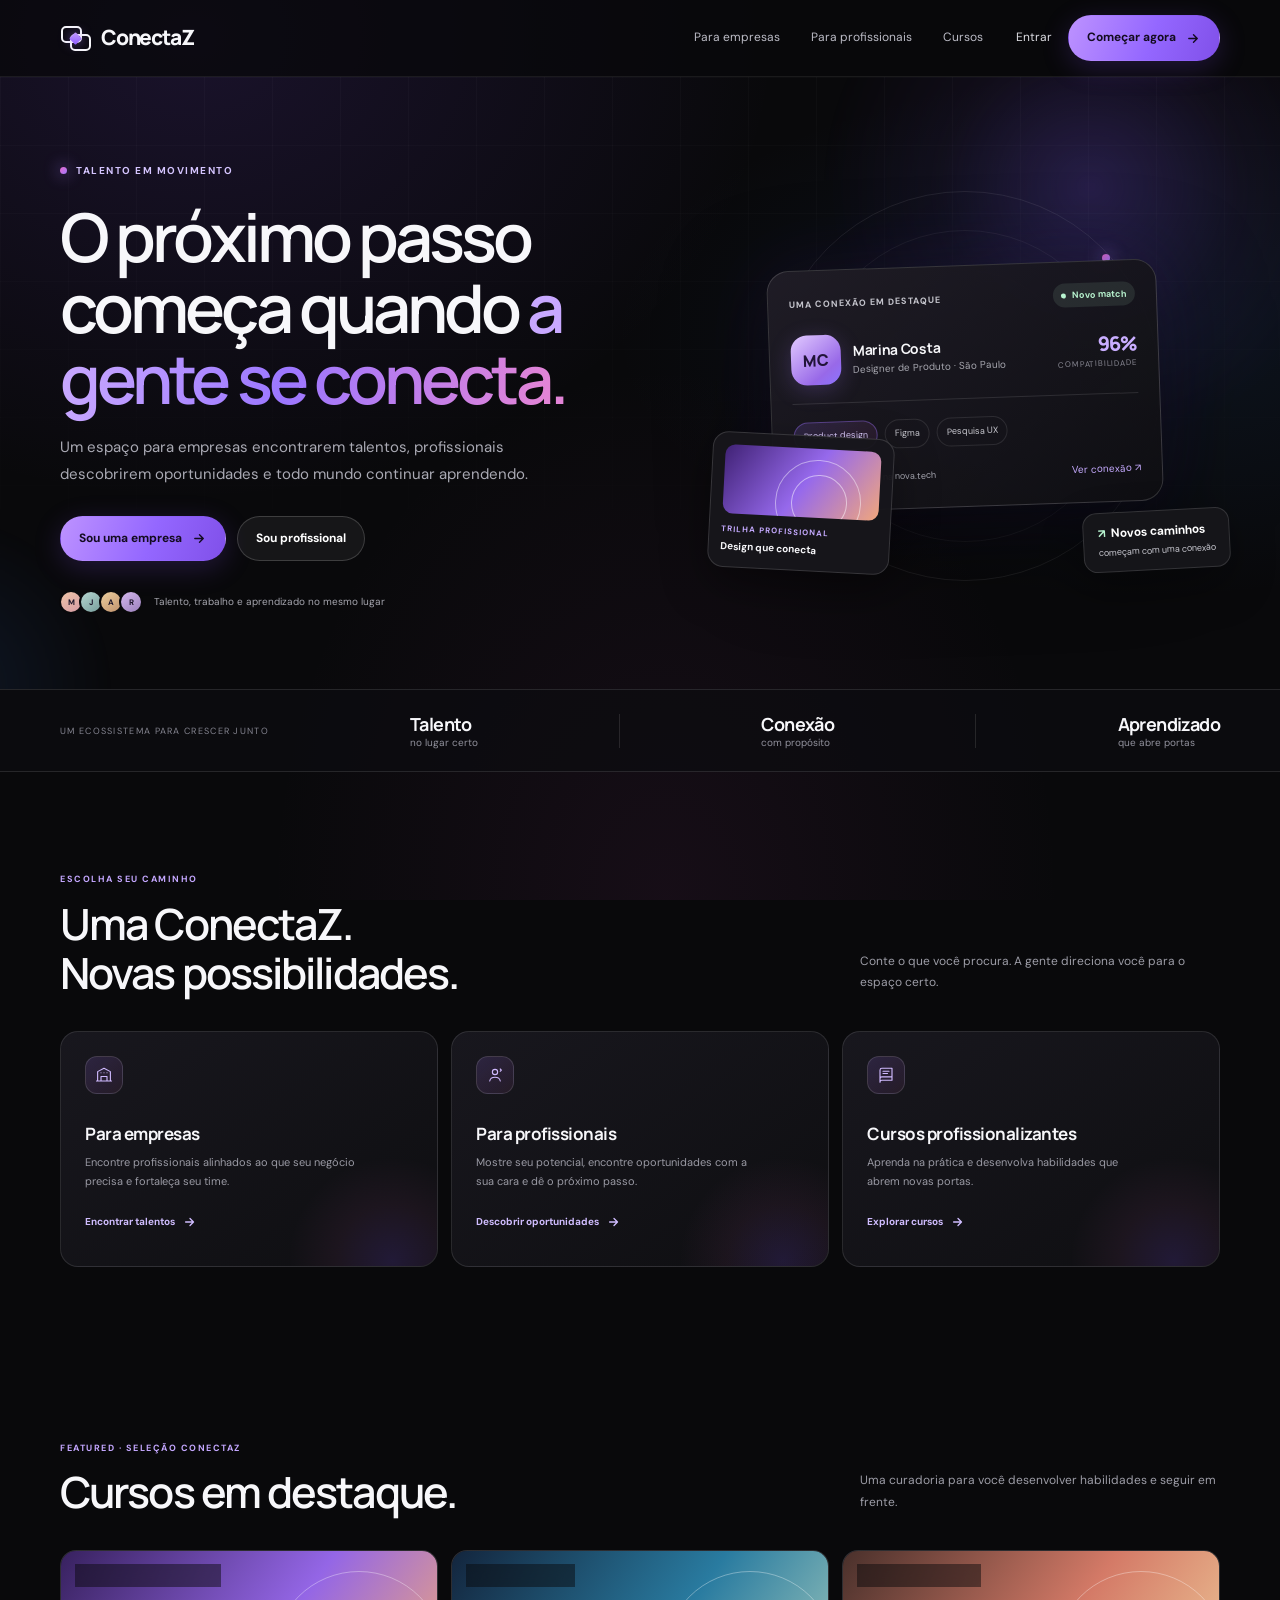
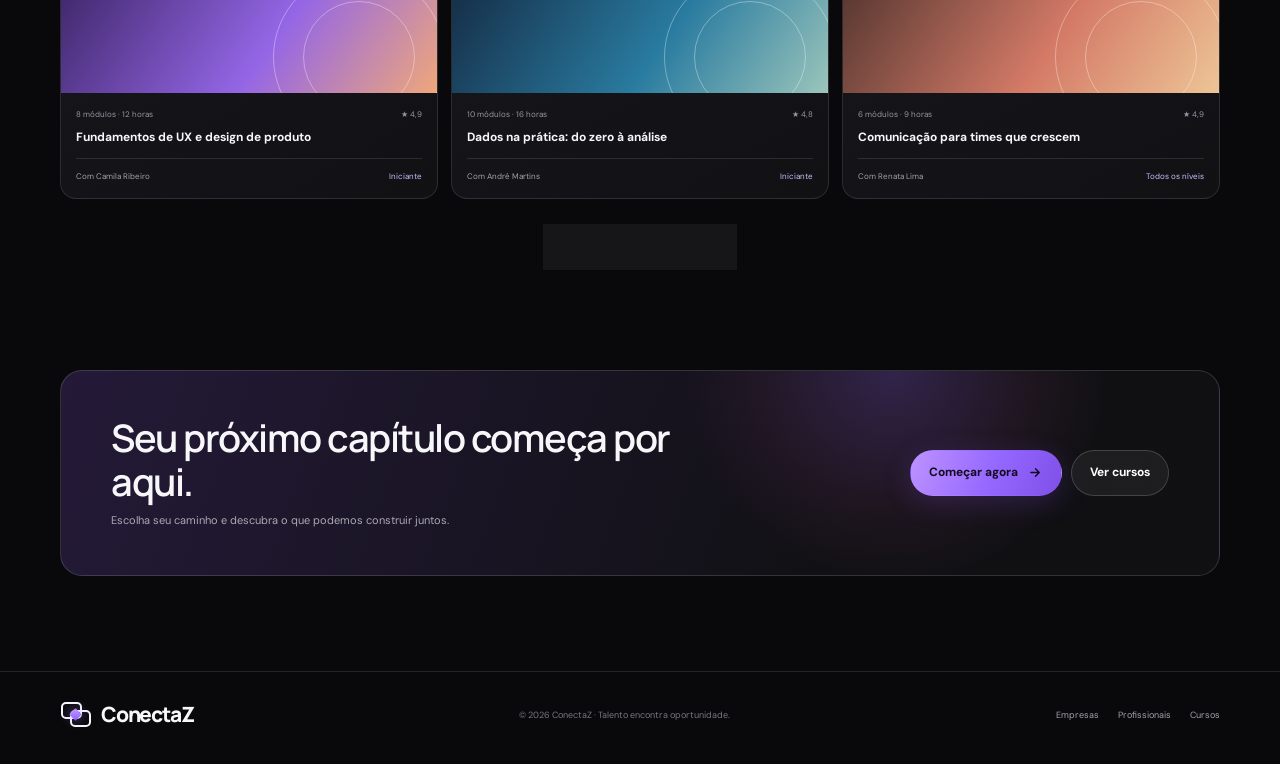
==== index.html @ 57a455b2 "Update index.html yes" ====
<!doctype html>
<html lang="pt-BR">
<head>
  <meta charset="utf-8"><meta name="viewport" content="width=device-width, initial-scale=1"><meta name="theme-color" content="#09090b">
  <meta name="description" content="A ConectaZ aproxima empresas de profissionais e transforma aprendizado em novas oportunidades.">
  <title>ConectaZ — Conexões que abrem caminhos</title><link rel="stylesheet" href="site.css"><script src="site.js" defer></script>
</head>
<body>
  <div class="page-loader" role="status" aria-live="polite" aria-label="Carregando próxima página"><div class="loader-content"><div class="loader-orbit"><span class="brand-symbol" aria-hidden="true"><i class="brand-diamond"></i></span></div><div class="loader-text">Conectando caminhos</div><div class="loader-track"></div></div></div>
  <div class="page-shell">
    <header class="site-header"><div class="wrap nav"><a class="brand" href="index.html" aria-label="ConectaZ, início"><span class="brand-symbol" aria-hidden="true"><i class="brand-diamond"></i></span><span>ConectaZ</span></a><nav class="nav-links" id="nav-links" aria-label="Navegação principal"><a href="empresas.html">Para empresas</a><a href="profissionais.html">Para profissionais</a><a href="catalogo.html">Cursos</a></nav><div class="nav-actions"><a class="login" href="profissionais.html">Entrar</a><a class="button button-primary" href="empresas.html">Começar agora <svg class="button-arrow" viewBox="0 0 16 16" fill="none" aria-hidden="true"><path d="M3 8h9M8 4l4 4-4 4" stroke="currentColor" stroke-width="1.5" stroke-linecap="round" stroke-linejoin="round"/></svg></a><button class="menu-toggle" aria-label="Abrir menu" aria-expanded="false" aria-controls="nav-links"><svg width="18" height="18" viewBox="0 0 24 24" fill="none" aria-hidden="true"><path d="M4 7h16M4 12h16M4 17h16" stroke="currentColor" stroke-width="1.7" stroke-linecap="round"/></svg></button></div></div></header>
    <main>
      <section class="hero"><div class="hero-grid" aria-hidden="true"></div><div class="wrap hero-content"><div><div class="eyebrow reveal"><span class="eyebrow-dot"></span> Talento em movimento</div><h1 class="reveal" data-delay="1">O próximo passo começa quando <span class="accent">a gente se conecta.</span></h1><p class="hero-copy reveal" data-delay="2">Um espaço para empresas encontrarem talentos, profissionais descobrirem oportunidades e todo mundo continuar aprendendo.</p><div class="hero-ctas reveal" data-delay="3"><a class="button button-primary" href="empresas.html">Sou uma empresa <svg class="button-arrow" viewBox="0 0 16 16" fill="none" aria-hidden="true"><path d="M3 8h9M8 4l4 4-4 4" stroke="currentColor" stroke-width="1.5" stroke-linecap="round" stroke-linejoin="round"/></svg></a><a class="button button-glass" href="profissionais.html">Sou profissional</a></div><div class="hero-proof reveal" data-delay="3"><div class="avatars" aria-hidden="true"><span class="avatar">M</span><span class="avatar">J</span><span class="avatar">A</span><span class="avatar">R</span></div><span>Talento, trabalho e aprendizado no mesmo lugar</span></div></div>
        <div class="hero-art" aria-label="Prévia de uma conexão entre empresa, profissional e aprendizado"><div class="orbit" aria-hidden="true"><span class="orbit-dot"></span></div><article class="match-card"><div class="card-top"><span class="card-label">Uma conexão em destaque</span><span class="match-pill"><span></span> Novo match</span></div><div class="profile-row"><div class="profile-avatar">MC</div><div><div class="profile-name">Marina Costa</div><div class="profile-role">Designer de Produto · São Paulo</div></div><div class="match-score"><div class="score">96%</div><div class="score-label">compatibilidade</div></div></div><div class="card-divider"></div><div class="skill-list"><span class="skill highlight">Product design</span><span class="skill">Figma</span><span class="skill">Pesquisa UX</span></div><div class="match-foot"><span class="company-mini"><span class="company-symbol">n</span> oportunidade na nova.tech</span><a href="profissionais.html">Ver conexão ↗</a></div></article><article class="floating-course"><div class="course-thumb"></div><div class="course-tag">Trilha profissional</div><div class="course-title">Design que conecta</div></article><div class="float-note"><strong><span class="float-icon">↗</span>Novos caminhos</strong>começam com uma conexão</div></div>
      </div></section>
      <section class="trust-strip"><div class="wrap trust-inner"><div class="trust-label">Um ecossistema para crescer junto</div><div class="trust-stat">Talento<small>no lugar certo</small></div><span class="trust-divider"></span><div class="trust-stat">Conexão<small>com propósito</small></div><span class="trust-divider"></span><div class="trust-stat">Aprendizado<small>que abre portas</small></div></div></section>
      <section class="content-section"><div class="wrap"><div class="section-heading"><div><div class="section-kicker">Escolha seu caminho</div><h2>Uma ConectaZ.<br>Novas possibilidades.</h2></div><p>Conte o que você procura. A gente direciona você para o espaço certo.</p></div><div class="path-grid">
        <a class="path-card reveal" href="empresas.html"><div class="path-icon"><svg viewBox="0 0 24 24" fill="none" aria-hidden="true"><path d="M3.5 20V7.5L12 3l8.5 4.5V20M2 20h20M8 20v-6h8v6M8 9h.01M12 9h.01M16 9h.01" stroke="currentColor" stroke-width="1.5" stroke-linecap="round" stroke-linejoin="round"/></svg></div><h3>Para empresas</h3><p>Encontre profissionais alinhados ao que seu negócio precisa e fortaleça seu time.</p><span class="text-link">Encontrar talentos <svg viewBox="0 0 16 16" fill="none" aria-hidden="true"><path d="M3 8h9M8 4l4 4-4 4" stroke="currentColor" stroke-width="1.5" stroke-linecap="round" stroke-linejoin="round"/></svg></span></a>
        <a class="path-card reveal" data-delay="1" href="profissionais.html"><div class="path-icon"><svg viewBox="0 0 24 24" fill="none" aria-hidden="true"><circle cx="12" cy="8" r="3.5" stroke="currentColor" stroke-width="1.5"/><path d="M5 20c.5-3.2 3.1-5 7-5s6.5 1.8 7 5M19 4l1.5 1.5L19 7" stroke="currentColor" stroke-width="1.5" stroke-linecap="round" stroke-linejoin="round"/></svg></div><h3>Para profissionais</h3><p>Mostre seu potencial, encontre oportunidades com a sua cara e dê o próximo passo.</p><span class="text-link">Descobrir oportunidades <svg viewBox="0 0 16 16" fill="none" aria-hidden="true"><path d="M3 8h9M8 4l4 4-4 4" stroke="currentColor" stroke-width="1.5" stroke-linecap="round" stroke-linejoin="round"/></svg></span></a>
        <a class="path-card reveal" data-delay="2" href="catalogo.html"><div class="path-icon"><svg viewBox="0 0 24 24" fill="none" aria-hidden="true"><path d="M4 5.5A2.5 2.5 0 0 1 6.5 3H20v16H6.5A2.5 2.5 0 0 0 4 21.5v-16ZM4 17a2.5 2.5 0 0 1 2.5-2.5H20M8 7h8M8 10h6" stroke="currentColor" stroke-width="1.5" stroke-linecap="round" stroke-linejoin="round"/></svg></div><h3>Cursos profissionalizantes</h3><p>Aprenda na prática e desenvolva habilidades que abrem novas portas.</p><span class="text-link">Explorar cursos <svg viewBox="0 0 16 16" fill="none" aria-hidden="true"><path d="M3 8h9M8 4l4 4-4 4" stroke="currentColor" stroke-width="1.5" stroke-linecap="round" stroke-linejoin="round"/></svg></span></a>
      </div></div></section>
      <section class="content-section featured-section"><div class="wrap"><div class="section-heading"><div><div class="section-kicker">Featured · seleção ConectaZ</div><h2>Cursos em destaque.</h2></div><p>Uma curadoria para você desenvolver habilidades e seguir em frente.</p></div><div class="course-row">
        <article class="course-card reveal"><div class="course-image design"><span class="course-image-label">✦ Featured · UX & produto</span></div><div class="course-info"><div class="course-meta"><span>8 módulos · 12 horas</span><span>★ 4,9</span></div><h3>Fundamentos de UX e design de produto</h3><div class="course-bottom"><span class="instructor">Com Camila Ribeiro</span><span class="course-level">Iniciante</span></div></div></article>
        <article class="course-card reveal" data-delay="1"><div class="course-image data"><span class="course-image-label">✦ Featured · dados</span></div><div class="course-info"><div class="course-meta"><span>10 módulos · 16 horas</span><span>★ 4,8</span></div><h3>Dados na prática: do zero à análise</h3><div class="course-bottom"><span class="instructor">Com André Martins</span><span class="course-level">Iniciante</span></div></div></article>
        <article class="course-card reveal" data-delay="2"><div class="course-image people"><span class="course-image-label">✦ Featured · carreira</span></div><div class="course-info"><div class="course-meta"><span>6 módulos · 9 horas</span><span>★ 4,9</span></div><h3>Comunicação para times que crescem</h3><div class="course-bottom"><span class="instructor">Com Renata Lima</span><span class="course-level">Todos os níveis</span></div></div></article>
      </div><div class="featured-action"><a class="button button-glass" href="catalogo.html#catalogo">Ver catálogo completo <svg class="button-arrow" viewBox="0 0 16 16" fill="none" aria-hidden="true"><path d="M3 8h9M8 4l4 4-4 4" stroke="currentColor" stroke-width="1.5" stroke-linecap="round" stroke-linejoin="round"/></svg></a></div></div></section>
      <section class="final-cta"><div class="wrap"><div class="cta-panel"><div><h2>Seu próximo capítulo começa por aqui.</h2><p>Escolha seu caminho e descubra o que podemos construir juntos.</p></div><div class="cta-actions"><a class="button button-primary" href="empresas.html">Começar agora <svg class="button-arrow" viewBox="0 0 16 16" fill="none" aria-hidden="true"><path d="M3 8h9M8 4l4 4-4 4" stroke="currentColor" stroke-width="1.5" stroke-linecap="round" stroke-linejoin="round"/></svg></a><a class="button button-glass" href="catalogo.html">Ver cursos</a></div></div></div></section>
    </main>
    <footer class="footer"><div class="wrap footer-inner"><a class="brand" href="index.html"><span class="brand-symbol" aria-hidden="true"><i class="brand-diamond"></i></span><span>ConectaZ</span></a><div class="footer-note">© 2026 ConectaZ · Talento encontra oportunidade.</div><div class="footer-links"><a href="empresas.html">Empresas</a><a href="profissionais.html">Profissionais</a><a href="catalogo.html">Cursos</a></div></div></footer>
  </div>
</body>
</html>
---- site.css ----
@import url('https://fonts.googleapis.com/css2?family=DM+Sans:wght@400;500;600;700&family=Manrope:wght@400;500;600;700;800&display=swap');
:root{color-scheme:dark;--bg:#09090b;--surface:#111114;--surface2:#17171d;--white:#f7f7fa;--muted:#a1a1aa;--line:rgba(255,255,255,.11);--purple:#a37aff;--purple2:#7346ee;--pink:#e56acb;--blue:#6387ff;--green:#b8f4d0;--max:1160px;--ease:cubic-bezier(.2,.75,.2,1)}
*{box-sizing:border-box}html{scroll-behavior:smooth;scroll-padding-top:90px}body{margin:0;background:var(--bg);color:var(--white);font-family:'DM Sans',sans-serif;font-size:15px;line-height:1.6;-webkit-font-smoothing:antialiased}body:before{content:"";position:fixed;inset:0;z-index:-2;background:radial-gradient(ellipse at 15% 4%,rgba(113,67,211,.16),transparent 38%),radial-gradient(ellipse at 90% 37%,rgba(43,96,162,.13),transparent 33%),radial-gradient(ellipse at 52% 100%,rgba(132,51,119,.11),transparent 42%),#09090b;pointer-events:none}a{color:inherit;text-decoration:none}button{font:inherit}button,a{-webkit-tap-highlight-color:transparent}button:focus-visible,a:focus-visible{outline:2px solid var(--purple);outline-offset:4px}.wrap{width:min(var(--max),calc(100% - 56px));margin-inline:auto}svg{display:block}
.site-header{position:sticky;top:0;z-index:20;border-bottom:1px solid rgba(255,255,255,.07);background:rgba(9,9,11,.76);backdrop-filter:blur(20px)}.nav{height:76px;display:flex;align-items:center;justify-content:space-between;gap:26px}.brand{display:inline-flex;align-items:center;gap:10px;font-family:Manrope,sans-serif;font-weight:800;font-size:21px;letter-spacing:-1.2px;white-space:nowrap}.brand-symbol{width:31px;height:29px;position:relative;display:inline-block;flex:none}.brand-symbol:before,.brand-symbol:after{content:"";position:absolute;width:17px;height:13px;border:2px solid #f7f7fa;border-radius:5px;transition:transform .35s var(--ease)}.brand-symbol:before{left:1px;top:2px}.brand-symbol:after{right:0;bottom:2px}.brand-diamond{position:absolute;width:9px;height:9px;background:linear-gradient(135deg,#c39bff,#8e5cff);transform:rotate(45deg);left:11px;top:10px;border-radius:1px;z-index:1;box-shadow:0 0 12px rgba(163,122,255,.65)}.brand:hover .brand-symbol:before{transform:translate(-1px,-1px)}.brand:hover .brand-symbol:after{transform:translate(1px,1px)}.nav-links{display:flex;align-items:center;gap:31px;margin-left:auto;margin-right:7px}.nav-links a{font-size:12px;color:#bcbcc6;transition:color .2s}.nav-links a:hover,.nav-links a[aria-current="page"]{color:#fff}.nav-links a[aria-current="page"]{position:relative}.nav-links a[aria-current="page"]:after{content:"";height:2px;position:absolute;bottom:-28px;left:0;right:0;background:linear-gradient(90deg,var(--purple),var(--pink));border-radius:2px}.nav-actions{display:flex;align-items:center;gap:16px}.login{font-size:12px;color:#dedee3}.login:hover{color:white}.button{display:inline-flex;align-items:center;justify-content:center;gap:10px;padding:12px 18px;border-radius:999px;border:1px solid transparent;font-weight:700;font-size:12px;transition:transform .24s var(--ease),background .24s,border-color .24s,box-shadow .24s;cursor:pointer}.button:hover{transform:translateY(-2px)}.button-primary{background:linear-gradient(110deg,#bd92ff,#9467ff 55%,#8050e9);color:#130b20;box-shadow:0 7px 28px rgba(126,78,230,.22)}.button-primary:hover{box-shadow:0 9px 36px rgba(147,95,255,.42);filter:saturate(1.15)}.button-glass{background:rgba(255,255,255,.055);border-color:rgba(255,255,255,.17);color:white;backdrop-filter:blur(10px)}.button-glass:hover{background:rgba(255,255,255,.1);border-color:rgba(255,255,255,.3)}.button-arrow{width:15px;height:15px}.menu-toggle{display:none;background:none;border:1px solid var(--line);color:white;border-radius:50%;width:42px;height:42px;align-items:center;justify-content:center;cursor:pointer}
.page-loader{position:fixed;inset:0;z-index:1000;display:grid;place-items:center;background:radial-gradient(ellipse at center,rgba(105,67,188,.18),transparent 40%),#09090b;opacity:0;visibility:hidden;transition:opacity .4s ease,visibility .4s}.page-loader.active{opacity:1;visibility:visible}.loader-content{display:grid;justify-items:center;gap:22px}.loader-orbit{width:86px;height:86px;display:grid;place-items:center;position:relative}.loader-orbit:before,.loader-orbit:after{content:"";position:absolute;inset:0;border-radius:50%;border:1px solid transparent;border-top-color:#c29cff;border-right-color:rgba(186,142,255,.28);animation:spin 1.1s linear infinite}.loader-orbit:after{inset:8px;border-top-color:rgba(229,106,203,.8);border-right-color:transparent;animation:spin .8s linear infinite reverse}.loader-orbit .brand-symbol{transform:scale(1.2);animation:brand-pulse 1.25s ease-in-out infinite}.loader-text{font-size:10px;letter-spacing:2px;text-transform:uppercase;color:#c7b4ef}.loader-track{width:116px;height:2px;border-radius:2px;background:rgba(255,255,255,.12);overflow:hidden}.loader-track:after{content:"";display:block;height:100%;width:42%;background:linear-gradient(90deg,var(--purple),var(--pink));border-radius:2px;animation:loading 1s ease-in-out infinite alternate}.page-shell{animation:page-enter .7s var(--ease) both}.page-shell.leaving{animation:page-leave .34s ease both;pointer-events:none}@keyframes spin{to{transform:rotate(360deg)}}@keyframes brand-pulse{50%{transform:scale(1.34) rotate(8deg);filter:drop-shadow(0 0 12px #9b72ff)}}@keyframes loading{from{transform:translateX(-10%)}to{transform:translateX(155%)}}@keyframes page-enter{from{opacity:0;transform:translateY(10px);filter:blur(3px)}to{opacity:1;transform:none;filter:none}}@keyframes page-leave{to{opacity:0;transform:translateY(-7px);filter:blur(4px)}}
.hero{position:relative;overflow:hidden;min-height:590px;display:flex;align-items:center;padding:80px 0 75px}.hero:before,.hero:after{content:"";position:absolute;border-radius:50%;pointer-events:none;filter:blur(2px);animation:drift 12s ease-in-out infinite alternate}.hero:before{width:560px;height:560px;right:-90px;top:-170px;background:radial-gradient(circle,rgba(121,79,228,.25),rgba(108,64,194,.075) 38%,transparent 68%)}.hero:after{width:360px;height:360px;left:-240px;bottom:-180px;background:radial-gradient(circle,rgba(49,105,193,.15),transparent 68%);animation-delay:-4s}.hero-grid{position:absolute;inset:0;background-image:linear-gradient(rgba(255,255,255,.022) 1px,transparent 1px),linear-gradient(90deg,rgba(255,255,255,.022) 1px,transparent 1px);background-size:68px 68px;mask-image:linear-gradient(to bottom,black,transparent 94%);pointer-events:none}.hero-content{position:relative;z-index:1;display:grid;grid-template-columns:1fr .86fr;align-items:center;gap:58px}.eyebrow{display:inline-flex;align-items:center;gap:9px;text-transform:uppercase;letter-spacing:1.5px;font-size:10px;font-weight:700;color:#d5c5ff}.eyebrow-dot{width:7px;height:7px;border-radius:50%;background:linear-gradient(135deg,var(--pink),var(--purple));box-shadow:0 0 16px var(--purple)}h1,h2,h3,p{margin-top:0}h1{font-family:Manrope,sans-serif;font-size:clamp(43px,5.25vw,68px);line-height:1.055;letter-spacing:-3.9px;font-weight:600;margin:20px 0;max-width:650px}h1 .accent{background:linear-gradient(100deg,#c8a8ff 8%,#9c77ff 48%,#e284d6 96%);background-clip:text;-webkit-background-clip:text;color:transparent}.hero-copy{font-size:15px;line-height:1.85;color:#aaaab4;max-width:500px;margin-bottom:27px}.hero-ctas{display:flex;gap:11px;flex-wrap:wrap}.hero-proof{display:flex;align-items:center;gap:11px;margin-top:29px;color:#a5a5ae;font-size:10px}.avatars{display:flex;padding-left:3px}.avatar{width:24px;height:24px;display:grid;place-items:center;border:2px solid var(--bg);border-radius:50%;margin-left:-4px;font-size:8px;font-weight:700;color:#1b1429;background:linear-gradient(145deg,#f0c6a8,#d49aa4)}.avatar:nth-child(2){background:linear-gradient(145deg,#b6d7d1,#779d9b)}.avatar:nth-child(3){background:linear-gradient(145deg,#edcf9e,#bf916d)}.avatar:nth-child(4){background:linear-gradient(145deg,#d4b8ed,#9b80bc)}.proof-separator{height:15px;width:1px;background:var(--line)}
.hero-art{position:relative;min-height:420px;display:grid;place-items:center}.orbit{position:absolute;border:1px solid rgba(255,255,255,.08);border-radius:50%;width:390px;height:390px;animation:orbit-breathe 7s ease-in-out infinite}.orbit:before,.orbit:after{content:"";position:absolute;border:1px solid rgba(255,255,255,.06);border-radius:50%;inset:38px}.orbit:after{inset:78px}.orbit-dot{position:absolute;width:8px;height:8px;border-radius:50%;background:linear-gradient(135deg,var(--pink),var(--purple));box-shadow:0 0 17px var(--purple);right:49px;top:62px}.match-card{position:relative;width:min(100%,390px);border:1px solid rgba(255,255,255,.15);border-radius:22px;padding:21px;background:linear-gradient(145deg,rgba(32,29,39,.96),rgba(15,15,18,.94));box-shadow:0 30px 100px rgba(0,0,0,.56),0 0 74px rgba(118,71,220,.13);transform:rotate(-2deg);z-index:2;animation:card-float 6s ease-in-out infinite}.card-top{display:flex;justify-content:space-between;align-items:center;margin-bottom:19px}.card-label{color:#c4c4cc;text-transform:uppercase;letter-spacing:1px;font-size:9px;font-weight:700}.match-pill{display:flex;align-items:center;gap:6px;padding:5px 8px;border-radius:999px;background:rgba(184,244,208,.1);color:var(--green);font-size:9px;font-weight:700}.match-pill span{width:5px;height:5px;background:var(--green);border-radius:50%;animation:blink 2s infinite}.profile-row{display:flex;align-items:center;gap:12px}.profile-avatar{width:50px;height:50px;border-radius:16px;display:grid;place-items:center;background:linear-gradient(140deg,#e2caff,#9869e8 72%,#8b74ff);color:#211438;font:800 16px Manrope,sans-serif;box-shadow:0 5px 22px rgba(163,122,255,.22)}.profile-name{font:700 14px Manrope,sans-serif;letter-spacing:-.3px}.profile-role{font-size:10px;color:#a5a5ae;margin-top:2px}.match-score{text-align:right;margin-left:auto}.score{font:800 20px Manrope,sans-serif;color:#c9aeff;letter-spacing:-1px}.score-label{font-size:8px;color:#888893;text-transform:uppercase;letter-spacing:.8px}.card-divider{height:1px;background:var(--line);margin:18px 0}.skill-list{display:flex;gap:7px;flex-wrap:wrap}.skill{border:1px solid rgba(255,255,255,.1);border-radius:999px;padding:6px 9px;color:#c8c8d0;font-size:9px}.skill.highlight{border-color:rgba(155,114,255,.4);background:linear-gradient(110deg,rgba(155,114,255,.17),rgba(229,106,203,.09));color:#ddceff}.match-foot{display:flex;justify-content:space-between;align-items:center;margin-top:18px}.company-mini{display:flex;align-items:center;gap:7px;font-size:9px;color:#aaaab4}.company-symbol{width:21px;height:21px;display:grid;place-items:center;border-radius:7px;color:#13101b;background:linear-gradient(135deg,#e0caff,#ab8cff);font-size:10px;font-weight:800}.match-foot a{font-size:10px;color:#c5aaff}.floating-course{position:absolute;left:0;bottom:25px;z-index:3;width:182px;padding:12px;background:rgba(23,22,28,.96);border:1px solid rgba(255,255,255,.14);border-radius:16px;box-shadow:0 17px 45px rgba(0,0,0,.35);transform:rotate(3deg);animation:card-float 7s 1s ease-in-out infinite}.course-thumb{height:69px;border-radius:10px;background:linear-gradient(125deg,#402275,#9669ec 52%,#f0a67d);position:relative;overflow:hidden;margin-bottom:9px}.course-thumb:before{content:"";position:absolute;width:84px;height:84px;border:1px solid rgba(255,255,255,.45);border-radius:50%;right:18px;top:11px}.course-thumb:after{content:"";position:absolute;width:54px;height:54px;border:1px solid rgba(255,255,255,.5);border-radius:50%;right:32px;top:26px}.course-tag{font-size:8px;color:#c5aaff;text-transform:uppercase;letter-spacing:1px;font-weight:700}.course-title{font-size:10px;font-weight:700;margin:3px 0 0}.float-note{position:absolute;right:-10px;bottom:26px;z-index:3;padding:11px 14px;border:1px solid rgba(255,255,255,.13);border-radius:14px;background:rgba(22,22,27,.96);font-size:9px;color:#c8c8d0;box-shadow:0 18px 45px rgba(0,0,0,.32);transform:rotate(-3deg);animation:card-float 5s 1.5s ease-in-out infinite}.float-note strong{display:block;color:white;font-size:12px;margin-bottom:2px}.float-icon{color:var(--green);margin-right:5px}
.trust-strip{border-block:1px solid var(--line);padding:22px 0;background:rgba(13,13,17,.75)}.trust-inner{display:flex;align-items:center;justify-content:space-between;gap:22px}.trust-label{font-size:9px;color:#858590;text-transform:uppercase;letter-spacing:1.3px}.trust-stat{font:700 18px Manrope,sans-serif;letter-spacing:-.6px}.trust-stat small{font:400 10px 'DM Sans',sans-serif;color:#92929d;letter-spacing:0;display:block}.trust-divider{width:1px;height:34px;background:var(--line)}.content-section{padding:100px 0}.section-heading{display:flex;justify-content:space-between;align-items:end;gap:40px;margin-bottom:34px}.section-kicker{font-size:9px;color:#c4a7ff;text-transform:uppercase;letter-spacing:1.5px;font-weight:700;margin-bottom:12px}.section-heading h2,.how-copy h2{font:600 clamp(30px,4vw,43px)/1.14 Manrope,sans-serif;letter-spacing:-1.9px;margin-bottom:0}.section-heading p{max-width:360px;color:#9d9da7;font-size:12px;line-height:1.8;margin-bottom:3px}.path-grid,.course-row{display:grid;grid-template-columns:repeat(3,1fr);gap:13px}.path-card{position:relative;overflow:hidden;min-height:236px;padding:24px;border:1px solid var(--line);border-radius:18px;background:linear-gradient(145deg,rgba(25,24,31,.96),rgba(15,15,18,.94));transition:transform .25s var(--ease),border-color .25s,box-shadow .25s}.path-card:hover{transform:translateY(-5px);border-color:rgba(167,129,255,.48);box-shadow:0 17px 48px rgba(51,29,94,.16)}.path-card:after{content:"";position:absolute;right:-60px;bottom:-100px;width:210px;height:210px;background:radial-gradient(circle,rgba(130,82,246,.16),rgba(229,106,203,.06) 38%,transparent 70%);pointer-events:none}.path-icon{width:38px;height:38px;display:grid;place-items:center;border:1px solid rgba(255,255,255,.13);border-radius:12px;color:#d0baff;background:linear-gradient(140deg,rgba(161,116,255,.16),rgba(235,106,203,.07));margin-bottom:28px}.path-icon svg{width:18px;height:18px}.path-card h3{font:700 17px Manrope,sans-serif;letter-spacing:-.5px;margin-bottom:8px}.path-card p{font-size:11px;line-height:1.75;color:#9999a3;max-width:285px;margin-bottom:17px}.text-link{display:inline-flex;align-items:center;gap:8px;font-size:10px;font-weight:700;color:#d0bdff}.text-link svg{width:14px;height:14px;transition:transform .2s}.text-link:hover svg{transform:translateX(3px)}
.how-section{background:rgba(15,15,19,.8);border-block:1px solid rgba(255,255,255,.06)}.how-grid{display:grid;grid-template-columns:.85fr 1.15fr;gap:82px;align-items:center}.how-copy h2{margin-bottom:16px}.how-copy p{color:#9f9fa9;font-size:12px;line-height:1.85;max-width:390px}.steps{display:grid}.step{display:grid;grid-template-columns:42px 1fr;gap:15px;padding:18px 0;border-bottom:1px solid var(--line)}.step:last-child{border:0}.step-num{width:32px;height:32px;border:1px solid rgba(170,126,255,.36);border-radius:50%;display:grid;place-items:center;color:#c5aaff;font-size:10px;font-weight:700;background:rgba(143,92,242,.07)}.step h3{font-size:12px;margin:1px 0 5px}.step p{font-size:10px;line-height:1.7;color:#92929d;margin:0;max-width:420px}.course-card{border:1px solid var(--line);border-radius:16px;overflow:hidden;background:linear-gradient(150deg,#17161c,#111114);transition:transform .24s var(--ease),border-color .24s,box-shadow .24s}.course-card:hover{transform:translateY(-5px);border-color:rgba(155,114,255,.45);box-shadow:0 18px 45px rgba(66,38,114,.18)}.course-image{height:142px;position:relative;overflow:hidden;background:#27202f}.course-image:before,.course-image:after{content:"";position:absolute;border:1px solid rgba(255,255,255,.34);border-radius:50%;transition:transform .6s var(--ease)}.course-image:before{width:170px;height:170px;right:-8px;top:20px}.course-image:after{width:110px;height:110px;right:22px;top:50px}.course-card:hover .course-image:before{transform:translate(-6px,-4px) scale(1.05)}.course-card:hover .course-image:after{transform:translate(7px,4px) scale(1.1)}.course-image.design{background:linear-gradient(125deg,#37215e,#9466e6 58%,#efa77a)}.course-image.data{background:linear-gradient(125deg,#13253d,#297ba0 58%,#9bc5bb)}.course-image.people{background:linear-gradient(125deg,#49302b,#d47a67 58%,#edc596)}.course-image-label{position:absolute;left:14px;top:13px;padding:5px 8px;border-radius:999px;background:rgba(10,10,12,.48);backdrop-filter:blur(10px);font-size:8px;text-transform:uppercase;letter-spacing:.8px}.course-info{padding:15px}.course-meta{display:flex;justify-content:space-between;color:#9797a2;font-size:8px;margin-bottom:7px}.course-info h3{font-size:12px;line-height:1.5;margin-bottom:12px}.course-bottom{display:flex;align-items:center;justify-content:space-between;padding-top:11px;border-top:1px solid var(--line)}.instructor{font-size:8px;color:#a3a3ad}.course-level{font-size:8px;color:#cfbcff}
.feature-page{min-height:calc(100vh - 160px);padding:88px 0 94px;position:relative;overflow:hidden}.feature-page:before{content:"";position:absolute;width:650px;height:650px;border-radius:50%;right:-270px;top:-210px;background:radial-gradient(circle,rgba(142,92,246,.24),rgba(49,122,196,.08) 42%,transparent 69%);animation:drift 13s ease-in-out infinite alternate;pointer-events:none}.feature-page:after{content:"";position:absolute;width:360px;height:360px;border-radius:50%;left:-260px;bottom:-160px;background:radial-gradient(circle,rgba(223,92,196,.13),transparent 68%);pointer-events:none}.feature-inner{position:relative;z-index:1}.feature-intro{max-width:720px;margin-bottom:42px}.feature-intro h1{max-width:760px}.feature-intro .hero-copy{max-width:620px}.feature-visual{display:grid;grid-template-columns:1.12fr .88fr;gap:15px}.feature-panel{border:1px solid var(--line);border-radius:20px;background:linear-gradient(145deg,rgba(27,25,34,.94),rgba(15,15,18,.93));padding:26px;position:relative;overflow:hidden}.feature-panel.glow:after{content:"";position:absolute;width:260px;height:260px;right:-100px;top:-130px;background:radial-gradient(circle,rgba(160,109,255,.21),transparent 68%);pointer-events:none}.panel-label{font-size:9px;letter-spacing:1.2px;text-transform:uppercase;color:#c4a7ff;font-weight:700}.feature-panel h2{font:600 21px/1.25 Manrope,sans-serif;letter-spacing:-.7px;margin:13px 0 8px}.feature-panel p{font-size:11px;line-height:1.75;color:#a0a0aa;margin-bottom:0;max-width:470px}.benefit-list{display:grid;gap:11px;margin-top:24px}.benefit{display:flex;align-items:flex-start;gap:10px;color:#c9c9d0;font-size:10px}.check{width:17px;height:17px;border-radius:50%;display:grid;place-items:center;flex:none;color:#d9c6ff;background:rgba(157,112,255,.17);font-size:10px}.metric-panel{display:flex;flex-direction:column;justify-content:space-between;min-height:230px;background:linear-gradient(145deg,rgba(42,31,63,.9),rgba(19,19,24,.96))}.metric-big{font:700 clamp(40px,6vw,62px)/1 Manrope,sans-serif;letter-spacing:-3px;background:linear-gradient(100deg,#e0caff,#a981ff 58%,#e98ad6);color:transparent;background-clip:text}.metric-caption{font-size:11px;color:#c1bdca;margin-top:7px}.mini-bars{height:68px;display:flex;align-items:end;gap:7px;margin-top:20px}.mini-bars i{display:block;flex:1;border-radius:4px 4px 1px 1px;background:linear-gradient(to top,#7144dc,rgba(197,157,255,.86));animation:bar-rise .8s var(--ease) both;transform-origin:bottom}.mini-bars i:nth-child(2){height:52%;animation-delay:.07s}.mini-bars i:nth-child(3){height:69%;animation-delay:.14s}.mini-bars i:nth-child(4){height:46%;animation-delay:.21s}.mini-bars i:nth-child(5){height:82%;animation-delay:.28s}.mini-bars i:nth-child(6){height:100%;animation-delay:.35s}.mini-bars i:nth-child(1){height:34%}.listing{display:flex;align-items:center;gap:11px;border:1px solid rgba(255,255,255,.09);border-radius:13px;padding:12px;margin-top:16px;background:rgba(255,255,255,.025)}.listing-avatar{width:35px;height:35px;border-radius:11px;display:grid;place-items:center;background:linear-gradient(135deg,#d4bafa,#8058d7);color:#211438;font-weight:800;font-size:10px}.listing-title{font-size:10px;font-weight:700}.listing-sub{font-size:9px;color:#9999a4}.listing-tag{margin-left:auto;border-radius:999px;padding:5px 7px;background:rgba(184,244,208,.1);color:var(--green);font-size:8px}.profile-visual{display:flex;align-items:center;gap:12px;margin-top:20px}.profile-visual .profile-avatar{width:58px;height:58px}.profile-visual strong{font:700 14px Manrope,sans-serif;display:block}.profile-visual span{font-size:10px;color:#aaaab4}.progress{height:5px;border-radius:5px;background:rgba(255,255,255,.1);margin-top:18px;overflow:hidden}.progress span{display:block;width:72%;height:100%;border-radius:inherit;background:linear-gradient(90deg,#9d6fff,#e17bd1);animation:progress-in 1.2s var(--ease) both}.course-filter{display:flex;gap:8px;flex-wrap:wrap;margin:24px 0}.filter-chip{border:1px solid var(--line);background:rgba(255,255,255,.04);border-radius:999px;color:#c7c7cf;padding:8px 13px;font-size:10px;cursor:pointer;transition:.2s}.filter-chip:hover,.filter-chip.active{border-color:rgba(177,137,255,.5);background:rgba(150,102,255,.17);color:white}.course-card[hidden]{display:none}.course-catalog{display:grid;grid-template-columns:repeat(3,1fr);gap:14px}.course-catalog .course-image{height:165px}.course-catalog .course-info{padding:17px}.course-catalog .course-info h3{font-size:13px}.section-title{font:600 clamp(25px,3.6vw,36px)/1.2 Manrope,sans-serif;letter-spacing:-1.3px;margin:0 0 8px}.section-subtitle{font-size:11px;color:#9e9ea8;max-width:540px;margin:0}
.final-cta{padding:0 0 95px}.cta-panel{position:relative;overflow:hidden;border:1px solid rgba(255,255,255,.14);border-radius:22px;padding:45px 50px;background:linear-gradient(110deg,rgba(38,27,59,.95),rgba(17,17,20,.96) 70%);display:flex;justify-content:space-between;align-items:center;gap:26px}.cta-panel:after{content:"";position:absolute;right:9%;top:-220px;width:440px;height:440px;border-radius:50%;background:radial-gradient(circle,rgba(158,100,255,.23),rgba(216,89,190,.07) 44%,transparent 68%);pointer-events:none}.cta-panel h2{font:600 clamp(26px,3.2vw,38px)/1.15 Manrope,sans-serif;letter-spacing:-1.5px;margin:0 0 9px;max-width:560px;position:relative;z-index:1}.cta-panel p{color:#aaaab4;font-size:11px;margin:0;position:relative;z-index:1}.cta-actions{display:flex;gap:9px;position:relative;z-index:1;flex-shrink:0}.footer{border-top:1px solid var(--line);padding:26px 0 32px}.footer-inner{display:flex;align-items:center;justify-content:space-between;gap:18px}.footer-note{color:#777781;font-size:9px}.footer-links{display:flex;gap:19px;color:#a2a2ac;font-size:9px}.footer-links a:hover{color:white}
.reveal{opacity:0;transform:translateY(18px);transition:opacity .65s var(--ease),transform .65s var(--ease)}.reveal.in-view{opacity:1;transform:none}.reveal[data-delay="1"]{transition-delay:.1s}.reveal[data-delay="2"]{transition-delay:.2s}.reveal[data-delay="3"]{transition-delay:.3s}@keyframes drift{to{transform:translate3d(-28px,22px,0) scale(1.06)}}@keyframes orbit-breathe{50%{transform:scale(1.035);opacity:.8}}@keyframes card-float{50%{translate:0 -8px}}@keyframes blink{50%{opacity:.35;box-shadow:0 0 8px var(--green)}}@keyframes bar-rise{from{transform:scaleY(.05);opacity:.2}to{transform:scaleY(1);opacity:1}}@keyframes progress-in{from{width:0}to{width:72%}}
@media(max-width:900px){.wrap{width:min(var(--max),calc(100% - 40px))}.nav-links{gap:19px}.hero-content{gap:25px;grid-template-columns:1fr .82fr}.hero-art{transform:scale(.9);margin-inline:-20px}.floating-course{left:-14px}.float-note{right:-17px}.how-grid{gap:48px}.cta-panel{padding:38px}.feature-page{padding:72px 0}.feature-visual{grid-template-columns:1fr 1fr}}
@media(max-width:700px){.wrap{width:calc(100% - 36px)}.nav{height:68px}.nav-links{display:none;position:absolute;top:67px;left:0;right:0;padding:13px 20px 20px;background:rgba(9,9,11,.97);border-bottom:1px solid var(--line);flex-direction:column;align-items:stretch;gap:0}.nav-links.open{display:flex}.nav-links a{padding:11px 4px;border-bottom:1px solid rgba(255,255,255,.06)}.nav-links a:last-child{border:0}.nav-links a[aria-current="page"]:after{display:none}.nav-actions{margin-left:auto;gap:12px}.nav-actions .login,.nav-actions>.button{display:none}.menu-toggle{display:flex}.brand{font-size:19px}.hero{min-height:auto;padding:65px 0 52px}.hero-content{grid-template-columns:1fr;gap:4px}.hero-copy{font-size:13px}.hero-art{min-height:340px;transform:none;margin:0 -8px}.orbit{width:305px;height:305px}.match-card{width:min(100%,355px)}.floating-course{left:0;bottom:10px;width:160px}.course-thumb{height:61px}.float-note{right:0;bottom:15px}.hero-proof{flex-wrap:wrap}.trust-inner{display:grid;grid-template-columns:1fr 1fr;row-gap:17px}.trust-label{grid-column:1/-1}.trust-divider{display:none}.trust-stat{font-size:16px}.trust-stat small{font-size:9px}.content-section{padding:76px 0}.section-heading{display:block;margin-bottom:25px}.section-heading h2{margin-bottom:12px}.section-heading p{font-size:11px}.path-grid,.course-row,.course-catalog{grid-template-columns:1fr}.path-card{min-height:205px}.path-icon{margin-bottom:21px}.how-grid{grid-template-columns:1fr;gap:22px}.how-copy h2{font-size:34px}.course-image,.course-catalog .course-image{height:180px}.cta-panel{padding:30px 22px;display:block}.cta-panel h2{font-size:29px}.cta-actions{margin-top:20px;flex-wrap:wrap}.final-cta{padding-bottom:67px}.footer-inner{align-items:flex-start;flex-direction:column}.footer-links{flex-wrap:wrap;gap:14px}.feature-page{padding:58px 0 72px;min-height:0}.feature-intro{margin-bottom:26px}.feature-intro h1{font-size:43px;letter-spacing:-2.7px}.feature-visual{grid-template-columns:1fr}.feature-panel{padding:22px}.metric-panel{min-height:200px}.course-filter{margin:19px 0}}
@media(max-width:390px){.wrap{width:calc(100% - 30px)}h1{font-size:40px;letter-spacing:-2.7px}.hero-ctas .button{width:100%}.hero-art{min-height:315px}.orbit{width:275px;height:275px}.match-card{padding:16px}.floating-course{width:145px}.float-note{font-size:8px}.trust-stat{font-size:14px}.cta-actions .button{width:100%}}
@media(prefers-reduced-motion:reduce){*,*::before,*::after{scroll-behavior:auto!important;animation-duration:.01ms!important;animation-iteration-count:1!important;transition-duration:.01ms!important}.reveal{opacity:1;transform:none}}
.featured-section{padding-top:74px}.featured-action{display:flex;justify-content:center;margin-top:26px}.catalog-filters{display:grid;grid-template-columns:repeat(3,minmax(0,1fr)) auto;align-items:end;gap:12px;padding:18px;border:1px solid var(--line);border-radius:18px;background:linear-gradient(115deg,rgba(27,24,36,.94),rgba(17,17,20,.94));margin:24px 0 13px}.filter-field{display:grid;gap:7px;min-width:0}.filter-field span{font-size:9px;text-transform:uppercase;letter-spacing:1px;color:#d5c5ff;font-weight:700}.filter-field select{width:100%;height:43px;padding:0 36px 0 13px;border-radius:11px;border:1px solid rgba(255,255,255,.13);background-color:#19181f;color:#f7f7fa;font:500 11px 'DM Sans',sans-serif;outline:none;cursor:pointer}.filter-field select:focus{border-color:#a77aff;box-shadow:0 0 0 3px rgba(163,122,255,.14)}.filter-field option{background:#17161c;color:#f7f7fa}.clear-filters{height:43px;padding:0 15px;border:1px solid rgba(255,255,255,.15);border-radius:11px;background:rgba(255,255,255,.04);color:#d1c5e7;font-size:10px;font-weight:700;white-space:nowrap;cursor:pointer;transition:background .2s,border-color .2s}.clear-filters:hover{background:rgba(163,122,255,.12);border-color:rgba(163,122,255,.4)}.filter-summary{display:flex;justify-content:space-between;align-items:center;gap:12px;color:#92929d;font-size:9px;margin:0 3px 16px}.filter-summary strong{color:#e3dcf4;font-size:10px}.course-provider{margin-top:10px;color:#9f9fa9;font-size:9px}.course-provider strong{color:#d9ccf2;font-weight:600}.no-results{grid-column:1/-1;border:1px dashed rgba(255,255,255,.2);border-radius:16px;padding:34px 20px;text-align:center;background:rgba(255,255,255,.025);color:#c5c5ce;font-size:12px}.no-results[hidden]{display:none}
@media(max-width:700px){.catalog-filters{grid-template-columns:1fr 1fr;padding:14px;gap:12px}.clear-filters{grid-column:1/-1}.filter-summary{align-items:flex-start;flex-direction:column;gap:4px}.featured-section{padding-top:58px}}
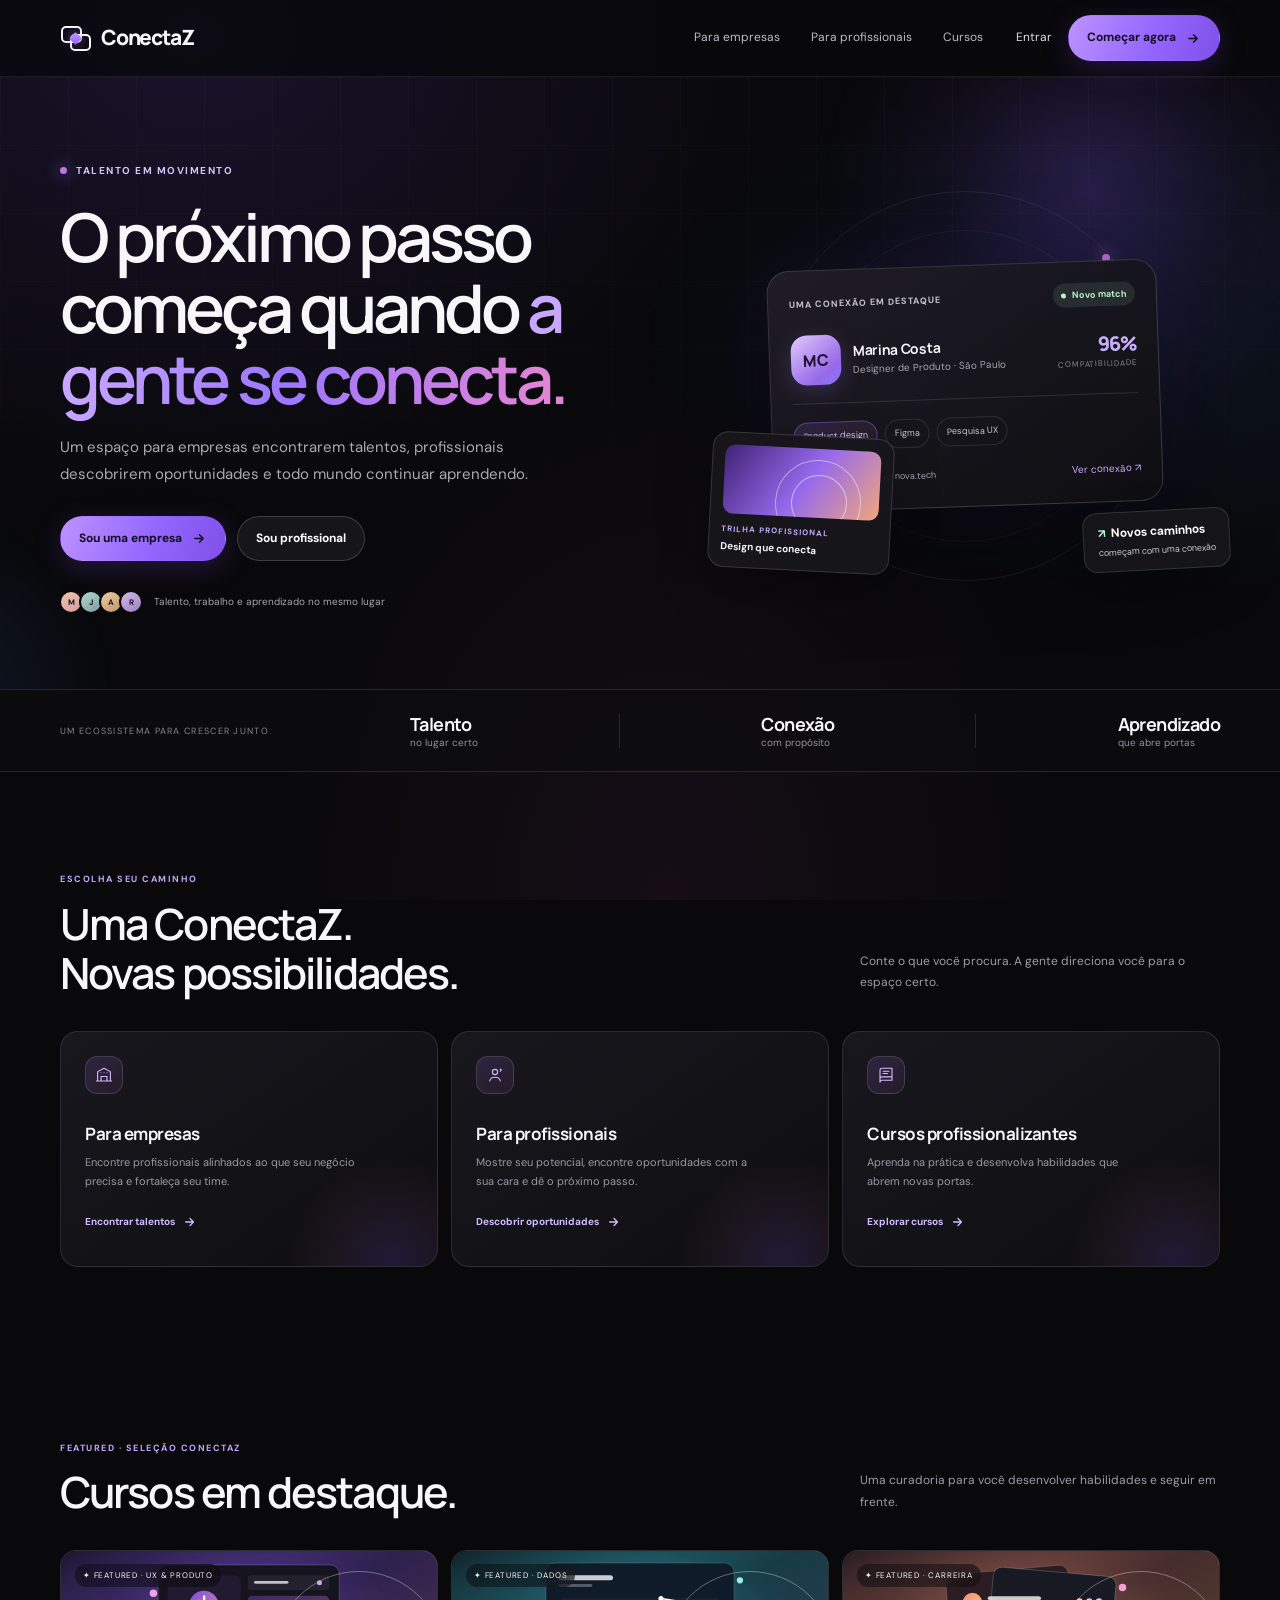
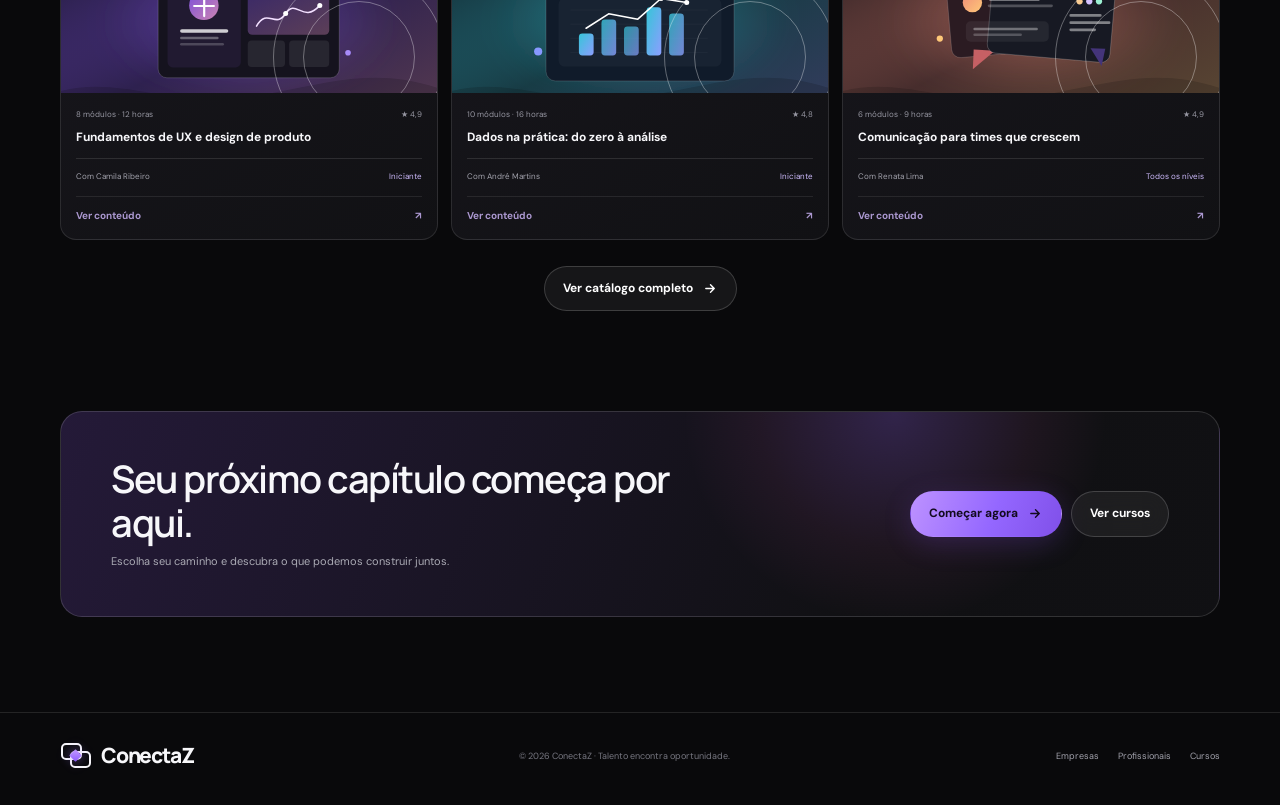
==== commit edd3ff16: "Add animated learning paths and course resources" ====
--- a/index.html
+++ b/index.html
@@ -20,9 +20,9 @@
         <a class="path-card reveal" data-delay="2" href="catalogo.html"><div class="path-icon"><svg viewBox="0 0 24 24" fill="none" aria-hidden="true"><path d="M4 5.5A2.5 2.5 0 0 1 6.5 3H20v16H6.5A2.5 2.5 0 0 0 4 21.5v-16ZM4 17a2.5 2.5 0 0 1 2.5-2.5H20M8 7h8M8 10h6" stroke="currentColor" stroke-width="1.5" stroke-linecap="round" stroke-linejoin="round"/></svg></div><h3>Cursos profissionalizantes</h3><p>Aprenda na prática e desenvolva habilidades que abrem novas portas.</p><span class="text-link">Explorar cursos <svg viewBox="0 0 16 16" fill="none" aria-hidden="true"><path d="M3 8h9M8 4l4 4-4 4" stroke="currentColor" stroke-width="1.5" stroke-linecap="round" stroke-linejoin="round"/></svg></span></a>
       </div></div></section>
       <section class="content-section featured-section"><div class="wrap"><div class="section-heading"><div><div class="section-kicker">Featured · seleção ConectaZ</div><h2>Cursos em destaque.</h2></div><p>Uma curadoria para você desenvolver habilidades e seguir em frente.</p></div><div class="course-row">
-        <article class="course-card reveal"><div class="course-image design"><span class="course-image-label">✦ Featured · UX & produto</span></div><div class="course-info"><div class="course-meta"><span>8 módulos · 12 horas</span><span>★ 4,9</span></div><h3>Fundamentos de UX e design de produto</h3><div class="course-bottom"><span class="instructor">Com Camila Ribeiro</span><span class="course-level">Iniciante</span></div></div></article>
-        <article class="course-card reveal" data-delay="1"><div class="course-image data"><span class="course-image-label">✦ Featured · dados</span></div><div class="course-info"><div class="course-meta"><span>10 módulos · 16 horas</span><span>★ 4,8</span></div><h3>Dados na prática: do zero à análise</h3><div class="course-bottom"><span class="instructor">Com André Martins</span><span class="course-level">Iniciante</span></div></div></article>
-        <article class="course-card reveal" data-delay="2"><div class="course-image people"><span class="course-image-label">✦ Featured · carreira</span></div><div class="course-info"><div class="course-meta"><span>6 módulos · 9 horas</span><span>★ 4,9</span></div><h3>Comunicação para times que crescem</h3><div class="course-bottom"><span class="instructor">Com Renata Lima</span><span class="course-level">Todos os níveis</span></div></div></article>
+        <a class="course-card reveal" href="curso.html?curso=ux" aria-label="Abrir curso: Fundamentos de UX e design de produto"><div class="course-image design"><img src="assets/courses/ux.svg" alt="" aria-hidden="true" loading="lazy"><span class="course-image-label">✦ Featured · UX & produto</span></div><div class="course-info"><div class="course-meta"><span>8 módulos · 12 horas</span><span>★ 4,9</span></div><h3>Fundamentos de UX e design de produto</h3><div class="course-bottom"><span class="instructor">Com Camila Ribeiro</span><span class="course-level">Iniciante</span></div><span class="course-link-hint">Ver conteúdo <span aria-hidden="true">↗</span></span></div></a>
+        <a class="course-card reveal" data-delay="1" href="curso.html?curso=dados" aria-label="Abrir curso: Dados na prática: do zero à análise"><div class="course-image data"><img src="assets/courses/data.svg" alt="" aria-hidden="true" loading="lazy"><span class="course-image-label">✦ Featured · dados</span></div><div class="course-info"><div class="course-meta"><span>10 módulos · 16 horas</span><span>★ 4,8</span></div><h3>Dados na prática: do zero à análise</h3><div class="course-bottom"><span class="instructor">Com André Martins</span><span class="course-level">Iniciante</span></div><span class="course-link-hint">Ver conteúdo <span aria-hidden="true">↗</span></span></div></a>
+        <a class="course-card reveal" data-delay="2" href="curso.html?curso=comunicacao" aria-label="Abrir curso: Comunicação para times que crescem"><div class="course-image people"><img src="assets/courses/communication.svg" alt="" aria-hidden="true" loading="lazy"><span class="course-image-label">✦ Featured · carreira</span></div><div class="course-info"><div class="course-meta"><span>6 módulos · 9 horas</span><span>★ 4,9</span></div><h3>Comunicação para times que crescem</h3><div class="course-bottom"><span class="instructor">Com Renata Lima</span><span class="course-level">Todos os níveis</span></div><span class="course-link-hint">Ver conteúdo <span aria-hidden="true">↗</span></span></div></a>
       </div><div class="featured-action"><a class="button button-glass" href="catalogo.html#catalogo">Ver catálogo completo <svg class="button-arrow" viewBox="0 0 16 16" fill="none" aria-hidden="true"><path d="M3 8h9M8 4l4 4-4 4" stroke="currentColor" stroke-width="1.5" stroke-linecap="round" stroke-linejoin="round"/></svg></a></div></div></section>
       <section class="final-cta"><div class="wrap"><div class="cta-panel"><div><h2>Seu próximo capítulo começa por aqui.</h2><p>Escolha seu caminho e descubra o que podemos construir juntos.</p></div><div class="cta-actions"><a class="button button-primary" href="empresas.html">Começar agora <svg class="button-arrow" viewBox="0 0 16 16" fill="none" aria-hidden="true"><path d="M3 8h9M8 4l4 4-4 4" stroke="currentColor" stroke-width="1.5" stroke-linecap="round" stroke-linejoin="round"/></svg></a><a class="button button-glass" href="catalogo.html">Ver cursos</a></div></div></div></section>
     </main>
@@ -30,3 +30,4 @@
   </div>
 </body>
 </html>
+
--- a/site.css
+++ b/site.css
@@ -16,3 +16,42 @@
 @media(prefers-reduced-motion:reduce){*,*::before,*::after{scroll-behavior:auto!important;animation-duration:.01ms!important;animation-iteration-count:1!important;transition-duration:.01ms!important}.reveal{opacity:1;transform:none}}
 .featured-section{padding-top:74px}.featured-action{display:flex;justify-content:center;margin-top:26px}.catalog-filters{display:grid;grid-template-columns:repeat(3,minmax(0,1fr)) auto;align-items:end;gap:12px;padding:18px;border:1px solid var(--line);border-radius:18px;background:linear-gradient(115deg,rgba(27,24,36,.94),rgba(17,17,20,.94));margin:24px 0 13px}.filter-field{display:grid;gap:7px;min-width:0}.filter-field span{font-size:9px;text-transform:uppercase;letter-spacing:1px;color:#d5c5ff;font-weight:700}.filter-field select{width:100%;height:43px;padding:0 36px 0 13px;border-radius:11px;border:1px solid rgba(255,255,255,.13);background-color:#19181f;color:#f7f7fa;font:500 11px 'DM Sans',sans-serif;outline:none;cursor:pointer}.filter-field select:focus{border-color:#a77aff;box-shadow:0 0 0 3px rgba(163,122,255,.14)}.filter-field option{background:#17161c;color:#f7f7fa}.clear-filters{height:43px;padding:0 15px;border:1px solid rgba(255,255,255,.15);border-radius:11px;background:rgba(255,255,255,.04);color:#d1c5e7;font-size:10px;font-weight:700;white-space:nowrap;cursor:pointer;transition:background .2s,border-color .2s}.clear-filters:hover{background:rgba(163,122,255,.12);border-color:rgba(163,122,255,.4)}.filter-summary{display:flex;justify-content:space-between;align-items:center;gap:12px;color:#92929d;font-size:9px;margin:0 3px 16px}.filter-summary strong{color:#e3dcf4;font-size:10px}.course-provider{margin-top:10px;color:#9f9fa9;font-size:9px}.course-provider strong{color:#d9ccf2;font-weight:600}.no-results{grid-column:1/-1;border:1px dashed rgba(255,255,255,.2);border-radius:16px;padding:34px 20px;text-align:center;background:rgba(255,255,255,.025);color:#c5c5ce;font-size:12px}.no-results[hidden]{display:none}
 @media(max-width:700px){.catalog-filters{grid-template-columns:1fr 1fr;padding:14px;gap:12px}.clear-filters{grid-column:1/-1}.filter-summary{align-items:flex-start;flex-direction:column;gap:4px}.featured-section{padding-top:58px}}
+
+/* Motion and course learning experience */
+.course-card{display:block;color:inherit;text-decoration:none;cursor:pointer;transform:translateZ(0)}
+.course-image img{position:absolute;inset:0;z-index:0;width:100%;height:100%;object-fit:cover;transition:transform .7s var(--ease),filter .5s ease}
+.course-image:before,.course-image:after{z-index:1;pointer-events:none}
+.course-image-label{z-index:2}
+.course-card:hover .course-image img{transform:scale(1.055);filter:saturate(1.12)}
+.course-link-hint{display:flex;align-items:center;justify-content:space-between;margin-top:13px;padding-top:11px;border-top:1px solid var(--line);font-size:10px;font-weight:700;color:#d2baff;opacity:.8;transition:color .2s,opacity .2s,transform .25s var(--ease)}
+.course-card:hover .course-link-hint{color:#fff;opacity:1;transform:translateX(2px)}
+.course-card:focus-visible{outline:2px solid var(--purple);outline-offset:4px}
+.path-card,.feature-panel,.cta-panel,.course-progress-card,.resource-panel,.sidebar-link,.module-item{transition:transform .35s var(--ease),border-color .3s ease,box-shadow .35s ease,background-color .3s ease}
+.path-card:hover,.feature-panel:hover,.course-progress-card:hover,.resource-panel:hover{transform:translateY(-3px);border-color:rgba(185,151,255,.3);box-shadow:0 18px 55px rgba(87,54,148,.12)}
+.step{transition:transform .3s var(--ease),border-color .3s ease}.step:hover{transform:translateX(5px);border-color:rgba(177,137,255,.35)}
+.trust-stat{transition:transform .3s var(--ease),color .25s}.trust-stat:hover{transform:translateY(-3px);color:#d7c3ff}
+.section-heading h2,.feature-intro h1{animation:text-arrive .85s var(--ease) both}
+.loader-quote{width:min(520px,calc(100vw - 48px));margin:0;text-align:center;animation:quote-arrive .55s var(--ease) both}
+.loader-quote span{display:block;font:500 clamp(17px,2.4vw,23px)/1.45 Manrope,sans-serif;letter-spacing:-.45px;color:#f5efff}
+.loader-quote cite{display:block;margin-top:12px;font:normal 10px/1.5 'DM Sans',sans-serif;letter-spacing:.55px;color:#b9a8d9}
+.loader-quote a{color:inherit;border-bottom:1px solid rgba(194,156,255,.42)}
+.loader-track{margin-top:1px}
+@keyframes text-arrive{from{opacity:0;transform:translateY(15px);filter:blur(5px)}to{opacity:1;transform:translateY(0);filter:blur(0)}}
+@keyframes quote-arrive{from{opacity:0;transform:translateY(10px)}to{opacity:1;transform:translateY(0)}}
+
+.course-detail-hero{position:relative;overflow:hidden;padding:65px 0 59px;border-bottom:1px solid rgba(255,255,255,.06)}
+.course-detail-hero:before{content:"";position:absolute;width:640px;height:640px;right:-180px;top:-320px;border-radius:50%;background:radial-gradient(circle,rgba(150,102,255,.22),rgba(75,103,204,.08) 40%,transparent 70%);animation:drift 15s ease-in-out infinite alternate;pointer-events:none}
+.course-detail-grid{position:relative;display:grid;grid-template-columns:1.1fr .9fr;align-items:center;gap:58px}
+.course-detail-copy{position:relative;z-index:1}.back-link{display:inline-flex;align-items:center;gap:9px;color:#aaa5b5;font-size:11px;margin-bottom:30px;transition:color .2s,transform .2s}.back-link:hover{color:white;transform:translateX(-3px)}
+.course-detail-copy h1{max-width:690px;margin:15px 0 15px;font:700 clamp(39px,5.1vw,65px)/1.04 Manrope,sans-serif;letter-spacing:-3.4px}
+.course-detail-copy .hero-copy{max-width:590px;font-size:14px;line-height:1.8}
+.course-facts{display:flex;flex-wrap:wrap;gap:8px;margin-top:24px}.course-facts span{border:1px solid rgba(255,255,255,.13);border-radius:999px;padding:7px 11px;color:#d5cce5;background:rgba(255,255,255,.04);font-size:10px}
+.course-instructor{display:flex;align-items:center;gap:11px;margin-top:25px;color:#aaa5b3;font-size:10px;line-height:1.55}.course-instructor strong{color:#f4f1f8;font-size:11px;font-weight:600}.instructor-avatar{width:37px;height:37px;border:1px solid rgba(255,255,255,.18);border-radius:50%;display:grid;place-items:center;background:linear-gradient(145deg,#d8bcff,#805bd5);color:#21152d;font-size:10px;font-weight:800}
+.course-detail-art{position:relative;isolation:isolate;overflow:hidden;border:1px solid rgba(255,255,255,.14);border-radius:26px;background:linear-gradient(140deg,rgba(137,94,232,.13),rgba(255,255,255,.025));box-shadow:0 24px 80px rgba(3,3,9,.35);animation:card-float 7s ease-in-out infinite}.course-detail-art:after{content:"";position:absolute;inset:0;z-index:1;background:linear-gradient(180deg,transparent 65%,rgba(9,9,11,.45));pointer-events:none}.course-detail-art img{display:block;width:100%;aspect-ratio:1.65/1;object-fit:cover}.cover-note{position:absolute;z-index:2;left:18px;bottom:16px;display:flex;align-items:center;gap:9px;padding:8px 12px;border:1px solid rgba(255,255,255,.17);border-radius:999px;background:rgba(12,12,16,.58);backdrop-filter:blur(12px);font-size:9px;color:#f3edf9}
+.course-content-section{padding:54px 0 88px}.course-layout{display:grid;grid-template-columns:minmax(0,1.45fr) minmax(260px,.65fr);gap:26px;align-items:start}.course-main-column{display:grid;gap:30px;min-width:0}.course-sidebar{display:grid;gap:14px;position:sticky;top:98px}.course-progress-card,.resource-panel{border:1px solid var(--line);border-radius:18px;background:linear-gradient(145deg,rgba(27,25,34,.95),rgba(15,15,18,.96));padding:22px}.progress-heading,.curriculum-heading{display:flex;align-items:flex-end;justify-content:space-between;gap:14px}.progress-heading h2,.curriculum-heading h2,.resource-panel h2{font:600 clamp(19px,2.4vw,25px)/1.2 Manrope,sans-serif;letter-spacing:-.8px;margin:4px 0 0}.progress-heading>strong{font-size:11px;color:#d4c1ff;white-space:nowrap}.course-progress{height:7px;margin:19px 0 10px}.course-progress span{width:0;transition:width .65s var(--ease)}.course-progress-card>p,.resource-panel>p{font-size:10px;line-height:1.7;color:#9e9ba8;margin:0}.curriculum-heading{align-items:end;margin-bottom:14px}.curriculum-heading>span{font-size:9px;color:#aaa3b4;white-space:nowrap}.module-list{display:grid;gap:9px}
+.module-item{overflow:hidden;border:1px solid var(--line);border-radius:15px;background:linear-gradient(145deg,rgba(24,23,30,.92),rgba(15,15,18,.96))}.module-item[open]{border-color:rgba(163,122,255,.31);box-shadow:0 12px 35px rgba(77,51,127,.1)}.module-item summary{display:flex;align-items:center;gap:13px;list-style:none;padding:16px 18px;cursor:pointer}.module-item summary::-webkit-details-marker{display:none}.module-number{display:grid;place-items:center;width:35px;height:35px;flex:none;border:1px solid rgba(172,132,255,.3);border-radius:11px;background:rgba(157,112,255,.1);color:#d2bcff;font-size:10px;font-weight:700}.module-name{display:grid;gap:3px;min-width:0}.module-name strong{font-size:12px;font-weight:650}.module-name small{color:#93909e;font-size:9px}.module-chevron{margin-left:auto;width:25px;height:25px;display:grid;place-items:center;border-radius:50%;background:rgba(255,255,255,.05);color:#c9b6ee;font-size:15px;transition:transform .25s}.module-item[open] .module-chevron{transform:rotate(45deg)}.module-lessons{padding:0 12px 9px 65px}.lesson-item{width:100%;display:flex;align-items:center;gap:10px;padding:11px 8px;text-align:left;border:0;border-top:1px solid rgba(255,255,255,.055);background:transparent;color:#d8d5df;cursor:pointer;transition:background .2s,color .2s,padding .2s}.lesson-item:hover,.lesson-item.is-active{background:rgba(161,119,255,.09);color:white;padding-left:12px}.lesson-item.is-complete .lesson-play-small{background:rgba(94,220,168,.18);color:#a4f0ce}.lesson-play{display:grid;place-items:center;width:35px;height:35px;flex:none;border:1px solid rgba(184,151,255,.22);border-radius:50%;background:rgba(163,122,255,.1);color:#d8c4ff;font-size:10px}.lesson-play-small{width:23px;height:23px;font-size:7px}.lesson-name{font-size:10px;line-height:1.45}.lesson-status{margin-left:auto;color:#92909d;font-size:9px;white-space:nowrap}
+.lesson-workspace{overflow:hidden;border:1px solid rgba(255,255,255,.12);border-radius:20px;background:linear-gradient(155deg,rgba(28,25,37,.95),rgba(14,14,18,.97));min-height:290px}.lesson-empty{min-height:290px;display:flex;align-items:center;gap:18px;padding:28px}.lesson-empty h2{font:600 21px Manrope,sans-serif;margin:3px 0 7px}.lesson-empty p{max-width:430px;color:#a09ca9;font-size:11px;line-height:1.7;margin:0}.lesson-player-top{display:flex;align-items:center;gap:11px;padding:17px 21px;background:rgba(255,255,255,.035);border-bottom:1px solid var(--line);color:#bfb6cf;font-size:9px;letter-spacing:.55px}.lesson-player-top .lesson-minutes{margin-left:auto;color:#9e9aa7;letter-spacing:0}.lesson-content{padding:24px}.lesson-content h2{font:600 clamp(21px,3vw,28px)/1.2 Manrope,sans-serif;letter-spacing:-.8px;margin:5px 0 10px}.lesson-content>p{max-width:710px;color:#c0bdc7;font-size:12px;line-height:1.8}.lesson-insight{display:flex;gap:12px;margin:20px 0;padding:15px;border:1px solid rgba(174,139,255,.18);border-radius:14px;background:linear-gradient(110deg,rgba(131,91,203,.14),rgba(255,255,255,.025))}.insight-icon{width:28px;height:28px;flex:none;display:grid;place-items:center;border-radius:9px;background:rgba(170,130,255,.18);color:#dbc7ff}.lesson-insight strong{font-size:10px}.lesson-insight p{margin:4px 0 0;color:#a9a5b1;font-size:10px;line-height:1.65}.lesson-footer{display:flex;align-items:center;justify-content:space-between;gap:14px;margin-top:18px;padding-top:16px;border-top:1px solid var(--line)}.lesson-footer>span{font-size:9px;color:#9995a2}.lesson-footer .button{font-size:10px;padding:10px 14px}
+.resource-panel h2{margin:6px 0 8px}.resource-list{display:grid;gap:8px;margin-top:17px}.resource-card{display:flex;align-items:center;gap:10px;min-width:0;padding:11px;border:1px solid rgba(255,255,255,.09);border-radius:12px;background:rgba(255,255,255,.025);transition:transform .24s var(--ease),background .24s,border-color .24s}.resource-card:hover{transform:translateX(3px);border-color:rgba(180,146,255,.32);background:rgba(157,112,255,.07)}.resource-icon{display:grid;place-items:center;width:32px;height:32px;flex:none;border-radius:10px;font-size:8px;font-weight:800}.resource-pdf{background:rgba(255,131,153,.13);color:#ffb0bf}.resource-check{background:rgba(105,220,170,.12);color:#a9f4ce}.resource-template{background:rgba(161,127,255,.16);color:#d4baff}.resource-card>span:nth-child(2){display:grid;gap:3px;min-width:0}.resource-card strong{font-size:9px}.resource-card small{font-size:8px;line-height:1.4;color:#95919e}.resource-download{margin-left:auto;color:#d0baff;font-size:16px}.course-quote-card{position:relative;overflow:hidden;padding:20px;border:1px solid rgba(204,171,255,.18);border-radius:17px;background:linear-gradient(130deg,rgba(111,70,181,.16),rgba(216,98,188,.065) 55%,rgba(255,255,255,.025))}.course-quote-card:after{content:"";position:absolute;width:140px;height:140px;right:-75px;bottom:-80px;border-radius:50%;background:radial-gradient(circle,rgba(197,147,255,.2),transparent 70%)}.quote-mark{font:700 48px/.8 Georgia,serif;color:#c5a5ff}.course-quote-card p{position:relative;z-index:1;margin:7px 0 10px;font:500 14px/1.5 Manrope,sans-serif}.course-quote-card>span{font-size:8px;color:#aca4b8}.sidebar-link{display:flex;align-items:center;gap:11px;padding:14px;border:1px solid var(--line);border-radius:14px;background:rgba(255,255,255,.025)}.sidebar-link:hover{transform:translateY(-3px);border-color:rgba(180,146,255,.34);background:rgba(157,112,255,.06)}.sidebar-icon{display:grid;place-items:center;width:34px;height:34px;flex:none;border-radius:11px;background:rgba(157,112,255,.14);color:#d7c2ff}.sidebar-link>span:nth-child(2){display:grid;gap:4px}.sidebar-link strong{font-size:9px}.sidebar-link small{font-size:8px;color:#96929f}.sidebar-link>span:last-child{margin-left:auto;color:#cbb6f2}
+@media(max-width:900px){.course-detail-grid{gap:30px}.course-layout{grid-template-columns:minmax(0,1.2fr) minmax(240px,.8fr);gap:17px}.course-sidebar{top:88px}}
+@media(max-width:700px){.course-detail-hero{padding:36px 0 38px}.course-detail-grid{grid-template-columns:1fr;gap:25px}.back-link{margin-bottom:23px}.course-detail-copy h1{font-size:42px;letter-spacing:-2.5px}.course-detail-copy .hero-copy{font-size:12px}.course-detail-art{border-radius:19px}.course-detail-art img{aspect-ratio:1.7/1}.course-content-section{padding:36px 0 67px}.course-layout{grid-template-columns:1fr;gap:22px}.course-sidebar{position:static;grid-row:2}.course-main-column{gap:23px}.course-progress-card,.resource-panel{padding:18px}.module-item summary{padding:14px 13px;gap:10px}.module-lessons{padding-left:48px;padding-right:8px}.lesson-content{padding:19px}.lesson-footer{align-items:flex-start;flex-direction:column}.lesson-footer .button{width:100%}.lesson-empty{align-items:flex-start;flex-direction:column;padding:22px}.course-sidebar{gap:11px}.loader-quote{width:min(450px,calc(100vw - 38px))}}
+@media(prefers-reduced-motion:reduce){.course-detail-art{animation:none}.course-card,.path-card,.feature-panel,.course-progress-card,.resource-card,.module-item,.sidebar-link{transition:none}}
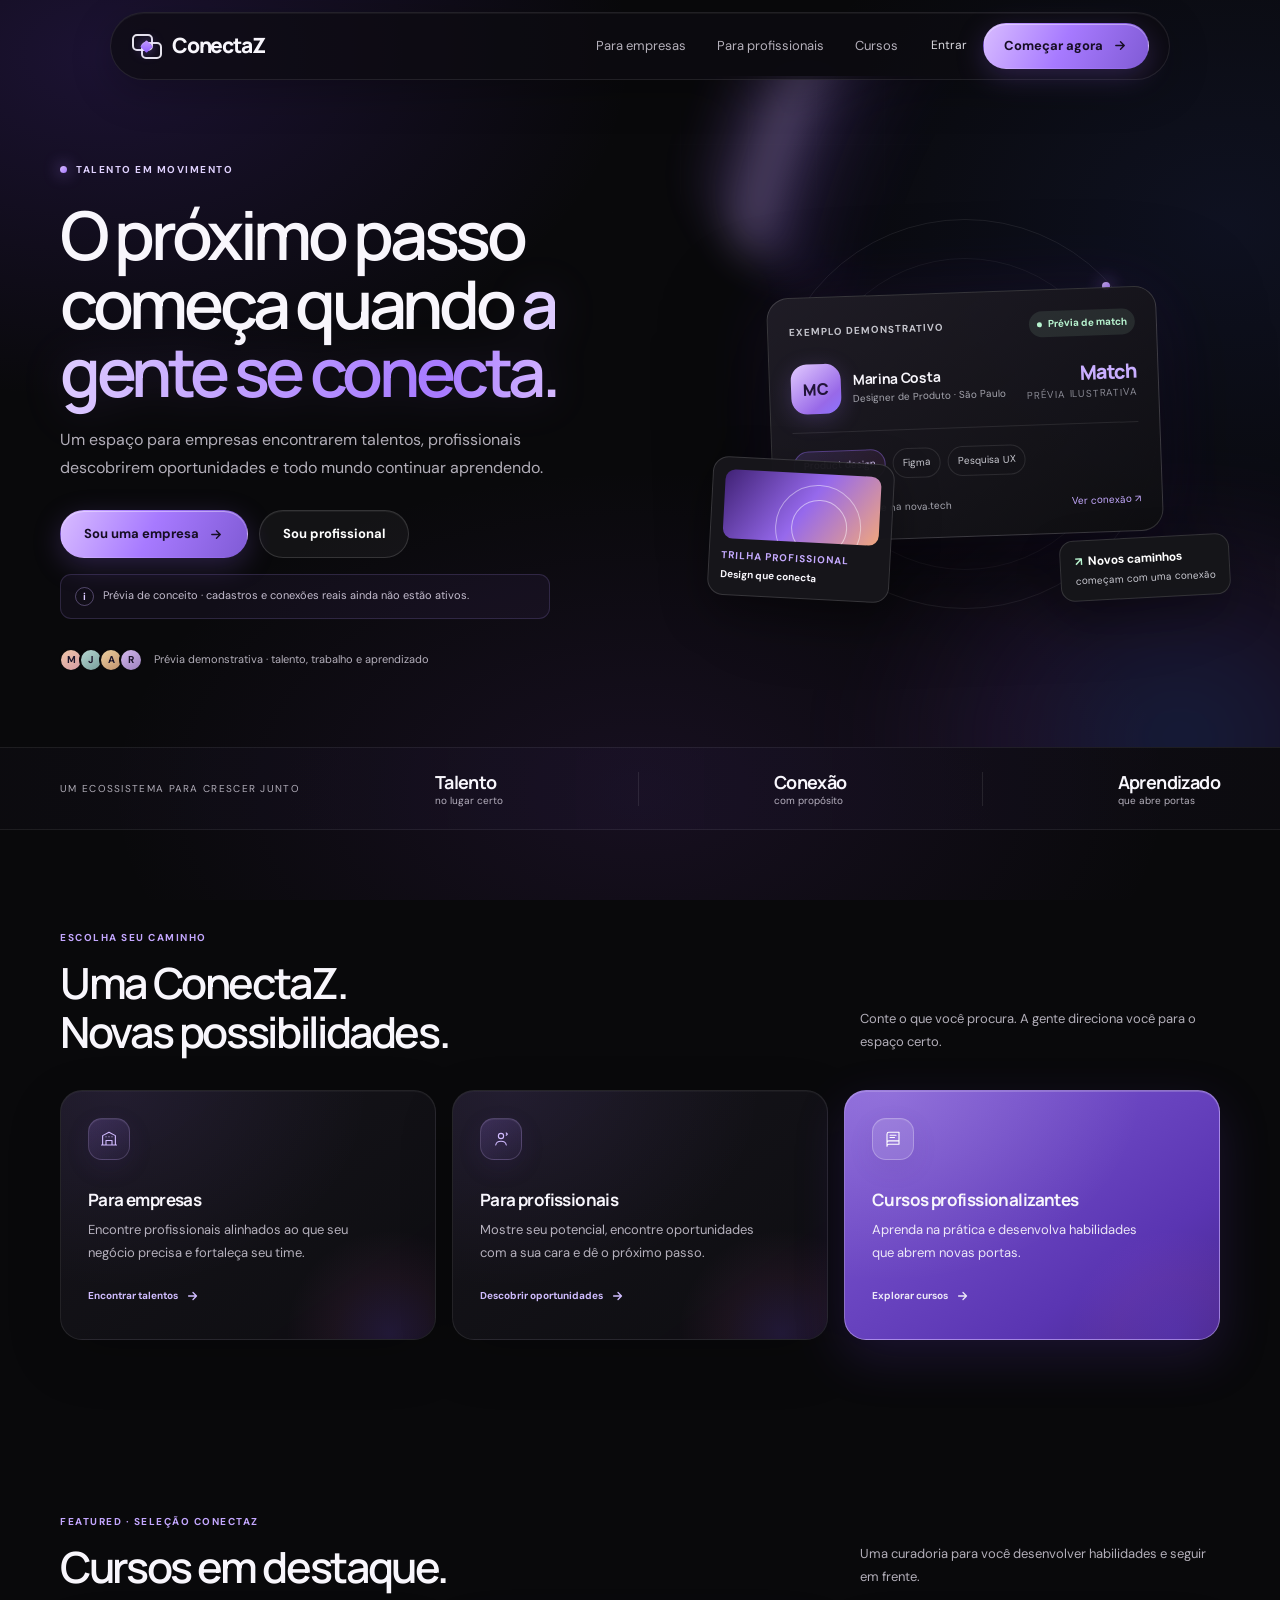
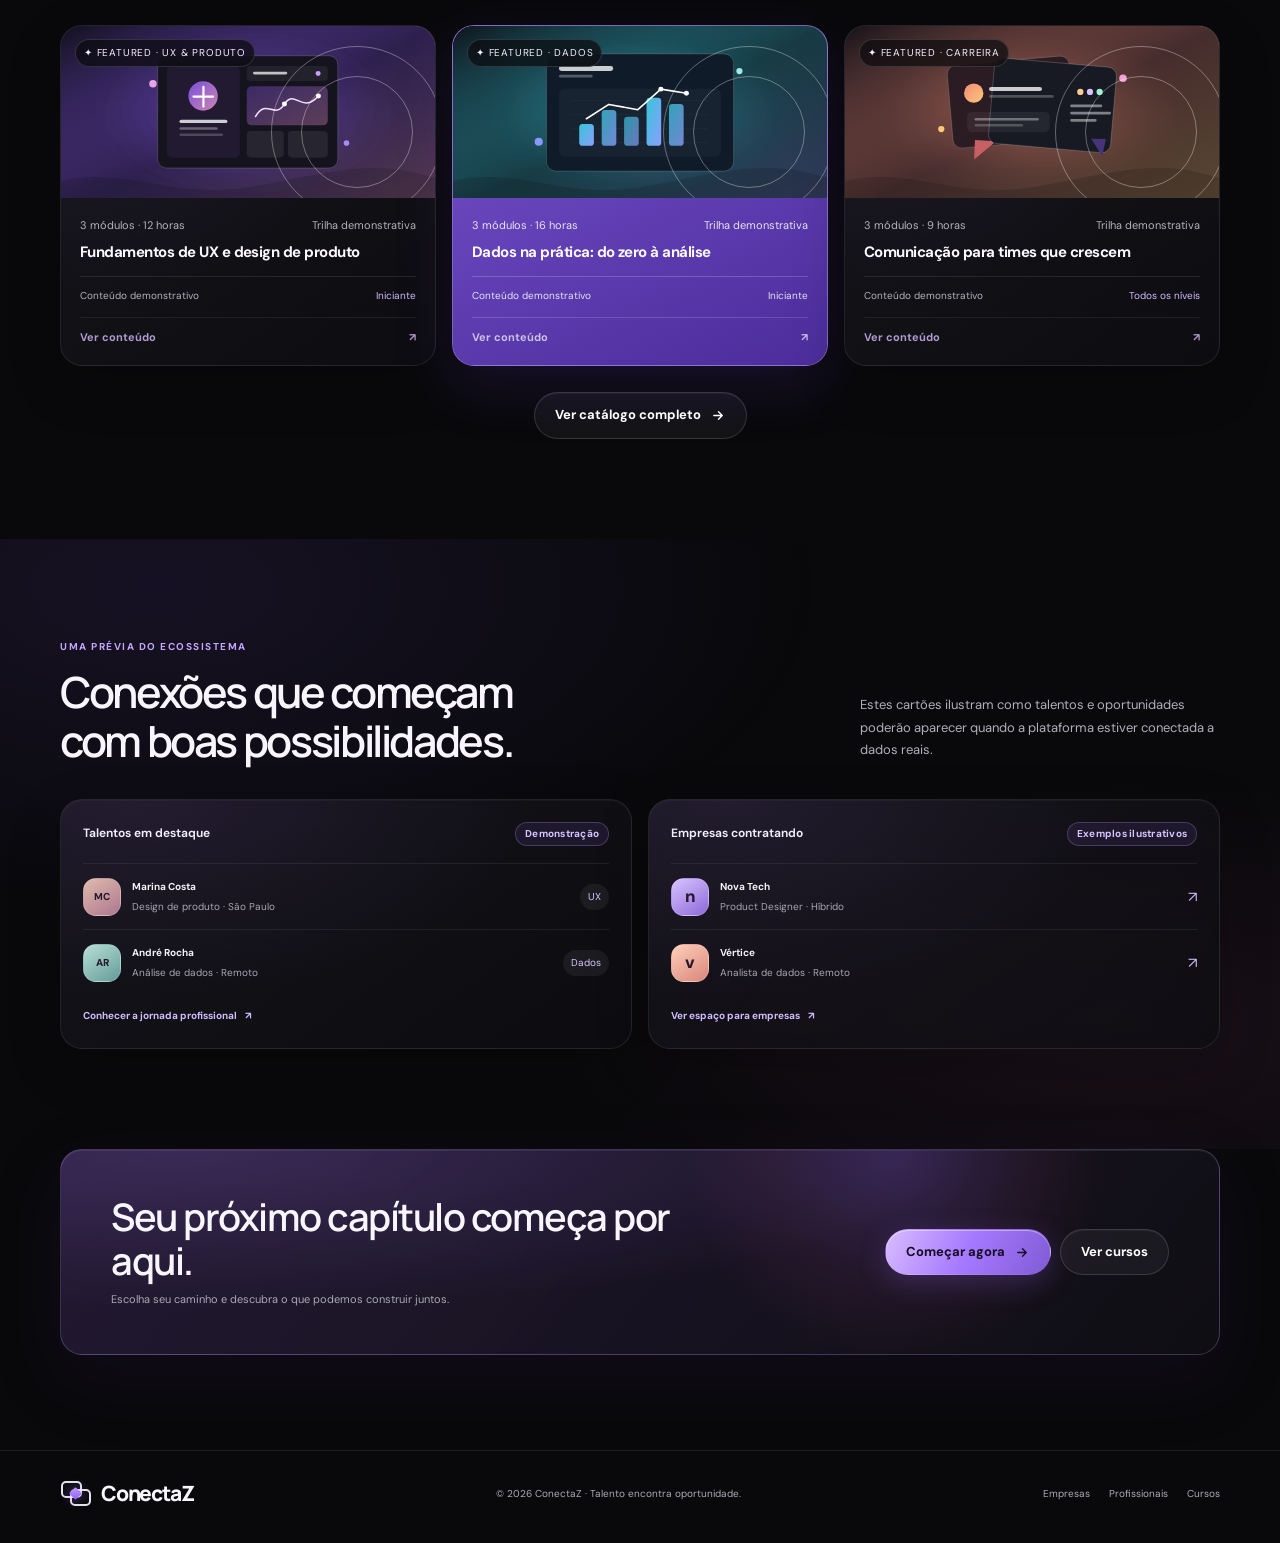
==== commit 30d622d0: "Sync latest ConectaZ site and visual revamp" ====
--- a/index.html
+++ b/index.html
@@ -2,16 +2,15 @@
 <html lang="pt-BR">
 <head>
   <meta charset="utf-8"><meta name="viewport" content="width=device-width, initial-scale=1"><meta name="theme-color" content="#09090b">
-  <meta name="description" content="A ConectaZ aproxima empresas de profissionais e transforma aprendizado em novas oportunidades.">
-  <title>ConectaZ — Conexões que abrem caminhos</title><link rel="stylesheet" href="site.css"><script src="site.js" defer></script>
+
+  <meta name="description" content="A ConectaZ aproxima empresas e profissionais e oferece cursos práticos para desenvolver novas habilidades."><link rel="canonical" href="https://lucasalexandrevasconcellos.github.io/ConectaZ-Beta/index.html"><meta property="og:type" content="website"><meta property="og:locale" content="pt_BR"><meta property="og:site_name" content="ConectaZ"><meta property="og:title" content="ConectaZ — Conexões que abrem caminhos"><meta property="og:description" content="A ConectaZ aproxima empresas e profissionais e oferece cursos práticos para desenvolver novas habilidades."><meta property="og:url" content="https://lucasalexandrevasconcellos.github.io/ConectaZ-Beta/index.html"><meta property="og:image" content="https://lucasalexandrevasconcellos.github.io/ConectaZ-Beta/assets/og/home.png"><meta property="og:image:alt" content="ConectaZ — talentos, empresas e aprendizado"><meta name="twitter:card" content="summary_large_image"><meta name="twitter:title" content="ConectaZ — Conexões que abrem caminhos"><meta name="twitter:description" content="A ConectaZ aproxima empresas e profissionais e oferece cursos práticos para desenvolver novas habilidades."><meta name="twitter:image" content="https://lucasalexandrevasconcellos.github.io/ConectaZ-Beta/assets/og/home.png"><title>ConectaZ — Conexões que abrem caminhos</title><link rel="stylesheet" href="site.css"><script src="courses-data.js" defer></script><script src="site.js" defer></script>
 </head>
 <body>
-  <div class="page-loader" role="status" aria-live="polite" aria-label="Carregando próxima página"><div class="loader-content"><div class="loader-orbit"><span class="brand-symbol" aria-hidden="true"><i class="brand-diamond"></i></span></div><div class="loader-text">Conectando caminhos</div><div class="loader-track"></div></div></div>
   <div class="page-shell">
     <header class="site-header"><div class="wrap nav"><a class="brand" href="index.html" aria-label="ConectaZ, início"><span class="brand-symbol" aria-hidden="true"><i class="brand-diamond"></i></span><span>ConectaZ</span></a><nav class="nav-links" id="nav-links" aria-label="Navegação principal"><a href="empresas.html">Para empresas</a><a href="profissionais.html">Para profissionais</a><a href="catalogo.html">Cursos</a></nav><div class="nav-actions"><a class="login" href="profissionais.html">Entrar</a><a class="button button-primary" href="empresas.html">Começar agora <svg class="button-arrow" viewBox="0 0 16 16" fill="none" aria-hidden="true"><path d="M3 8h9M8 4l4 4-4 4" stroke="currentColor" stroke-width="1.5" stroke-linecap="round" stroke-linejoin="round"/></svg></a><button class="menu-toggle" aria-label="Abrir menu" aria-expanded="false" aria-controls="nav-links"><svg width="18" height="18" viewBox="0 0 24 24" fill="none" aria-hidden="true"><path d="M4 7h16M4 12h16M4 17h16" stroke="currentColor" stroke-width="1.7" stroke-linecap="round"/></svg></button></div></div></header>
     <main>
-      <section class="hero"><div class="hero-grid" aria-hidden="true"></div><div class="wrap hero-content"><div><div class="eyebrow reveal"><span class="eyebrow-dot"></span> Talento em movimento</div><h1 class="reveal" data-delay="1">O próximo passo começa quando <span class="accent">a gente se conecta.</span></h1><p class="hero-copy reveal" data-delay="2">Um espaço para empresas encontrarem talentos, profissionais descobrirem oportunidades e todo mundo continuar aprendendo.</p><div class="hero-ctas reveal" data-delay="3"><a class="button button-primary" href="empresas.html">Sou uma empresa <svg class="button-arrow" viewBox="0 0 16 16" fill="none" aria-hidden="true"><path d="M3 8h9M8 4l4 4-4 4" stroke="currentColor" stroke-width="1.5" stroke-linecap="round" stroke-linejoin="round"/></svg></a><a class="button button-glass" href="profissionais.html">Sou profissional</a></div><div class="hero-proof reveal" data-delay="3"><div class="avatars" aria-hidden="true"><span class="avatar">M</span><span class="avatar">J</span><span class="avatar">A</span><span class="avatar">R</span></div><span>Talento, trabalho e aprendizado no mesmo lugar</span></div></div>
-        <div class="hero-art" aria-label="Prévia de uma conexão entre empresa, profissional e aprendizado"><div class="orbit" aria-hidden="true"><span class="orbit-dot"></span></div><article class="match-card"><div class="card-top"><span class="card-label">Uma conexão em destaque</span><span class="match-pill"><span></span> Novo match</span></div><div class="profile-row"><div class="profile-avatar">MC</div><div><div class="profile-name">Marina Costa</div><div class="profile-role">Designer de Produto · São Paulo</div></div><div class="match-score"><div class="score">96%</div><div class="score-label">compatibilidade</div></div></div><div class="card-divider"></div><div class="skill-list"><span class="skill highlight">Product design</span><span class="skill">Figma</span><span class="skill">Pesquisa UX</span></div><div class="match-foot"><span class="company-mini"><span class="company-symbol">n</span> oportunidade na nova.tech</span><a href="profissionais.html">Ver conexão ↗</a></div></article><article class="floating-course"><div class="course-thumb"></div><div class="course-tag">Trilha profissional</div><div class="course-title">Design que conecta</div></article><div class="float-note"><strong><span class="float-icon">↗</span>Novos caminhos</strong>começam com uma conexão</div></div>
+      <section class="hero"><div class="hero-grid" aria-hidden="true"></div><div class="wrap hero-content"><div><div class="eyebrow reveal"><span class="eyebrow-dot"></span> Talento em movimento</div><h1 class="reveal" data-delay="1">O próximo passo começa quando <span class="accent">a gente se conecta.</span></h1><p class="hero-copy reveal" data-delay="2">Um espaço para empresas encontrarem talentos, profissionais descobrirem oportunidades e todo mundo continuar aprendendo.</p><div class="hero-ctas reveal" data-delay="3"><a class="button button-primary" href="empresas.html">Sou uma empresa <svg class="button-arrow" viewBox="0 0 16 16" fill="none" aria-hidden="true"><path d="M3 8h9M8 4l4 4-4 4" stroke="currentColor" stroke-width="1.5" stroke-linecap="round" stroke-linejoin="round"/></svg></a><a class="button button-glass" href="profissionais.html">Sou profissional</a></div><p class="prototype-banner">Prévia de conceito · cadastros e conexões reais ainda não estão ativos.</p><div class="hero-proof reveal" data-delay="3"><div class="avatars" aria-hidden="true"><span class="avatar">M</span><span class="avatar">J</span><span class="avatar">A</span><span class="avatar">R</span></div><span>Prévia demonstrativa · talento, trabalho e aprendizado</span></div></div>
+        <div class="hero-art" aria-label="Prévia de uma conexão entre empresa, profissional e aprendizado"><div class="orbit" aria-hidden="true"><span class="orbit-dot"></span></div><article class="match-card"><div class="card-top"><span class="card-label">Exemplo demonstrativo</span><span class="match-pill"><span></span> Prévia de match</span></div><div class="profile-row"><div class="profile-avatar">MC</div><div><div class="profile-name">Marina Costa</div><div class="profile-role">Designer de Produto · São Paulo</div></div><div class="match-score"><div class="score">Match</div><div class="score-label">prévia ilustrativa</div></div></div><div class="card-divider"></div><div class="skill-list"><span class="skill highlight">Product design</span><span class="skill">Figma</span><span class="skill">Pesquisa UX</span></div><div class="match-foot"><span class="company-mini"><span class="company-symbol">n</span> oportunidade na nova.tech</span><a href="profissionais.html">Ver conexão ↗</a></div></article><article class="floating-course"><div class="course-thumb"></div><div class="course-tag">Trilha profissional</div><div class="course-title">Design que conecta</div></article><div class="float-note"><strong><span class="float-icon">↗</span>Novos caminhos</strong>começam com uma conexão</div></div>
       </div></section>
       <section class="trust-strip"><div class="wrap trust-inner"><div class="trust-label">Um ecossistema para crescer junto</div><div class="trust-stat">Talento<small>no lugar certo</small></div><span class="trust-divider"></span><div class="trust-stat">Conexão<small>com propósito</small></div><span class="trust-divider"></span><div class="trust-stat">Aprendizado<small>que abre portas</small></div></div></section>
       <section class="content-section"><div class="wrap"><div class="section-heading"><div><div class="section-kicker">Escolha seu caminho</div><h2>Uma ConectaZ.<br>Novas possibilidades.</h2></div><p>Conte o que você procura. A gente direciona você para o espaço certo.</p></div><div class="path-grid">
@@ -20,14 +19,13 @@
         <a class="path-card reveal" data-delay="2" href="catalogo.html"><div class="path-icon"><svg viewBox="0 0 24 24" fill="none" aria-hidden="true"><path d="M4 5.5A2.5 2.5 0 0 1 6.5 3H20v16H6.5A2.5 2.5 0 0 0 4 21.5v-16ZM4 17a2.5 2.5 0 0 1 2.5-2.5H20M8 7h8M8 10h6" stroke="currentColor" stroke-width="1.5" stroke-linecap="round" stroke-linejoin="round"/></svg></div><h3>Cursos profissionalizantes</h3><p>Aprenda na prática e desenvolva habilidades que abrem novas portas.</p><span class="text-link">Explorar cursos <svg viewBox="0 0 16 16" fill="none" aria-hidden="true"><path d="M3 8h9M8 4l4 4-4 4" stroke="currentColor" stroke-width="1.5" stroke-linecap="round" stroke-linejoin="round"/></svg></span></a>
       </div></div></section>
       <section class="content-section featured-section"><div class="wrap"><div class="section-heading"><div><div class="section-kicker">Featured · seleção ConectaZ</div><h2>Cursos em destaque.</h2></div><p>Uma curadoria para você desenvolver habilidades e seguir em frente.</p></div><div class="course-row">
-        <a class="course-card reveal" href="curso.html?curso=ux" aria-label="Abrir curso: Fundamentos de UX e design de produto"><div class="course-image design"><img src="assets/courses/ux.svg" alt="" aria-hidden="true" loading="lazy"><span class="course-image-label">✦ Featured · UX & produto</span></div><div class="course-info"><div class="course-meta"><span>8 módulos · 12 horas</span><span>★ 4,9</span></div><h3>Fundamentos de UX e design de produto</h3><div class="course-bottom"><span class="instructor">Com Camila Ribeiro</span><span class="course-level">Iniciante</span></div><span class="course-link-hint">Ver conteúdo <span aria-hidden="true">↗</span></span></div></a>
-        <a class="course-card reveal" data-delay="1" href="curso.html?curso=dados" aria-label="Abrir curso: Dados na prática: do zero à análise"><div class="course-image data"><img src="assets/courses/data.svg" alt="" aria-hidden="true" loading="lazy"><span class="course-image-label">✦ Featured · dados</span></div><div class="course-info"><div class="course-meta"><span>10 módulos · 16 horas</span><span>★ 4,8</span></div><h3>Dados na prática: do zero à análise</h3><div class="course-bottom"><span class="instructor">Com André Martins</span><span class="course-level">Iniciante</span></div><span class="course-link-hint">Ver conteúdo <span aria-hidden="true">↗</span></span></div></a>
-        <a class="course-card reveal" data-delay="2" href="curso.html?curso=comunicacao" aria-label="Abrir curso: Comunicação para times que crescem"><div class="course-image people"><img src="assets/courses/communication.svg" alt="" aria-hidden="true" loading="lazy"><span class="course-image-label">✦ Featured · carreira</span></div><div class="course-info"><div class="course-meta"><span>6 módulos · 9 horas</span><span>★ 4,9</span></div><h3>Comunicação para times que crescem</h3><div class="course-bottom"><span class="instructor">Com Renata Lima</span><span class="course-level">Todos os níveis</span></div><span class="course-link-hint">Ver conteúdo <span aria-hidden="true">↗</span></span></div></a>
+        <a class="course-card reveal" href="curso-ux.html" aria-label="Abrir curso: Fundamentos de UX e design de produto"><div class="course-image design"><img src="assets/courses/ux.svg" alt="" aria-hidden="true" loading="lazy"><span class="course-image-label">✦ Featured · UX & produto</span></div><div class="course-info"><div class="course-meta"><span>3 módulos · 12 horas</span><span>Trilha demonstrativa</span></div><h3>Fundamentos de UX e design de produto</h3><div class="course-bottom"><span class="instructor">Conteúdo demonstrativo</span><span class="course-level">Iniciante</span></div><span class="course-link-hint">Ver conteúdo <span aria-hidden="true">↗</span></span></div></a>
+        <a class="course-card reveal" data-delay="1" href="curso-dados.html" aria-label="Abrir curso: Dados na prática: do zero à análise"><div class="course-image data"><img src="assets/courses/data.svg" alt="" aria-hidden="true" loading="lazy"><span class="course-image-label">✦ Featured · dados</span></div><div class="course-info"><div class="course-meta"><span>3 módulos · 16 horas</span><span>Trilha demonstrativa</span></div><h3>Dados na prática: do zero à análise</h3><div class="course-bottom"><span class="instructor">Conteúdo demonstrativo</span><span class="course-level">Iniciante</span></div><span class="course-link-hint">Ver conteúdo <span aria-hidden="true">↗</span></span></div></a>
+        <a class="course-card reveal" data-delay="2" href="curso-comunicacao.html" aria-label="Abrir curso: Comunicação para times que crescem"><div class="course-image people"><img src="assets/courses/communication.svg" alt="" aria-hidden="true" loading="lazy"><span class="course-image-label">✦ Featured · carreira</span></div><div class="course-info"><div class="course-meta"><span>3 módulos · 9 horas</span><span>Trilha demonstrativa</span></div><h3>Comunicação para times que crescem</h3><div class="course-bottom"><span class="instructor">Conteúdo demonstrativo</span><span class="course-level">Todos os níveis</span></div><span class="course-link-hint">Ver conteúdo <span aria-hidden="true">↗</span></span></div></a>
       </div><div class="featured-action"><a class="button button-glass" href="catalogo.html#catalogo">Ver catálogo completo <svg class="button-arrow" viewBox="0 0 16 16" fill="none" aria-hidden="true"><path d="M3 8h9M8 4l4 4-4 4" stroke="currentColor" stroke-width="1.5" stroke-linecap="round" stroke-linejoin="round"/></svg></a></div></div></section>
-      <section class="final-cta"><div class="wrap"><div class="cta-panel"><div><h2>Seu próximo capítulo começa por aqui.</h2><p>Escolha seu caminho e descubra o que podemos construir juntos.</p></div><div class="cta-actions"><a class="button button-primary" href="empresas.html">Começar agora <svg class="button-arrow" viewBox="0 0 16 16" fill="none" aria-hidden="true"><path d="M3 8h9M8 4l4 4-4 4" stroke="currentColor" stroke-width="1.5" stroke-linecap="round" stroke-linejoin="round"/></svg></a><a class="button button-glass" href="catalogo.html">Ver cursos</a></div></div></div></section>
+      <section class="content-section showcase-section"><div class="wrap"><div class="section-heading"><div><div class="section-kicker">Uma prévia do ecossistema</div><h2>Conexões que começam<br>com boas possibilidades.</h2></div><p>Estes cartões ilustram como talentos e oportunidades poderão aparecer quando a plataforma estiver conectada a dados reais.</p></div><div class="showcase-grid"><article class="showcase-panel"><div class="showcase-top"><span class="showcase-label">Talentos em destaque</span><span class="demo-badge">Demonstração</span></div><div class="showcase-person"><span class="showcase-avatar">MC</span><div><strong>Marina Costa</strong><small>Design de produto · São Paulo</small></div><span class="showcase-skill">UX</span></div><div class="showcase-person"><span class="showcase-avatar avatar-teal">AR</span><div><strong>André Rocha</strong><small>Análise de dados · Remoto</small></div><span class="showcase-skill">Dados</span></div><a class="text-link" href="profissionais.html">Conhecer a jornada profissional <span aria-hidden="true">↗</span></a></article><article class="showcase-panel"><div class="showcase-top"><span class="showcase-label">Empresas contratando</span><span class="demo-badge">Exemplos ilustrativos</span></div><div class="showcase-company"><span class="company-mark">n</span><div><strong>Nova Tech</strong><small>Product Designer · Híbrido</small></div><span class="showcase-arrow" aria-hidden="true">↗</span></div><div class="showcase-company"><span class="company-mark mark-coral">v</span><div><strong>Vértice</strong><small>Analista de dados · Remoto</small></div><span class="showcase-arrow" aria-hidden="true">↗</span></div><a class="text-link" href="empresas.html">Ver espaço para empresas <span aria-hidden="true">↗</span></a></article></div></div></section><section class="final-cta"><div class="wrap"><div class="cta-panel"><div><h2>Seu próximo capítulo começa por aqui.</h2><p>Escolha seu caminho e descubra o que podemos construir juntos.</p></div><div class="cta-actions"><a class="button button-primary" href="empresas.html">Começar agora <svg class="button-arrow" viewBox="0 0 16 16" fill="none" aria-hidden="true"><path d="M3 8h9M8 4l4 4-4 4" stroke="currentColor" stroke-width="1.5" stroke-linecap="round" stroke-linejoin="round"/></svg></a><a class="button button-glass" href="catalogo.html">Ver cursos</a></div></div></div></section>
     </main>
     <footer class="footer"><div class="wrap footer-inner"><a class="brand" href="index.html"><span class="brand-symbol" aria-hidden="true"><i class="brand-diamond"></i></span><span>ConectaZ</span></a><div class="footer-note">© 2026 ConectaZ · Talento encontra oportunidade.</div><div class="footer-links"><a href="empresas.html">Empresas</a><a href="profissionais.html">Profissionais</a><a href="catalogo.html">Cursos</a></div></div></footer>
   </div>
 </body>
 </html>
-
--- a/site.css
+++ b/site.css
@@ -1,57 +1,3773 @@
 @import url('https://fonts.googleapis.com/css2?family=DM+Sans:wght@400;500;600;700&family=Manrope:wght@400;500;600;700;800&display=swap');
-:root{color-scheme:dark;--bg:#09090b;--surface:#111114;--surface2:#17171d;--white:#f7f7fa;--muted:#a1a1aa;--line:rgba(255,255,255,.11);--purple:#a37aff;--purple2:#7346ee;--pink:#e56acb;--blue:#6387ff;--green:#b8f4d0;--max:1160px;--ease:cubic-bezier(.2,.75,.2,1)}
-*{box-sizing:border-box}html{scroll-behavior:smooth;scroll-padding-top:90px}body{margin:0;background:var(--bg);color:var(--white);font-family:'DM Sans',sans-serif;font-size:15px;line-height:1.6;-webkit-font-smoothing:antialiased}body:before{content:"";position:fixed;inset:0;z-index:-2;background:radial-gradient(ellipse at 15% 4%,rgba(113,67,211,.16),transparent 38%),radial-gradient(ellipse at 90% 37%,rgba(43,96,162,.13),transparent 33%),radial-gradient(ellipse at 52% 100%,rgba(132,51,119,.11),transparent 42%),#09090b;pointer-events:none}a{color:inherit;text-decoration:none}button{font:inherit}button,a{-webkit-tap-highlight-color:transparent}button:focus-visible,a:focus-visible{outline:2px solid var(--purple);outline-offset:4px}.wrap{width:min(var(--max),calc(100% - 56px));margin-inline:auto}svg{display:block}
-.site-header{position:sticky;top:0;z-index:20;border-bottom:1px solid rgba(255,255,255,.07);background:rgba(9,9,11,.76);backdrop-filter:blur(20px)}.nav{height:76px;display:flex;align-items:center;justify-content:space-between;gap:26px}.brand{display:inline-flex;align-items:center;gap:10px;font-family:Manrope,sans-serif;font-weight:800;font-size:21px;letter-spacing:-1.2px;white-space:nowrap}.brand-symbol{width:31px;height:29px;position:relative;display:inline-block;flex:none}.brand-symbol:before,.brand-symbol:after{content:"";position:absolute;width:17px;height:13px;border:2px solid #f7f7fa;border-radius:5px;transition:transform .35s var(--ease)}.brand-symbol:before{left:1px;top:2px}.brand-symbol:after{right:0;bottom:2px}.brand-diamond{position:absolute;width:9px;height:9px;background:linear-gradient(135deg,#c39bff,#8e5cff);transform:rotate(45deg);left:11px;top:10px;border-radius:1px;z-index:1;box-shadow:0 0 12px rgba(163,122,255,.65)}.brand:hover .brand-symbol:before{transform:translate(-1px,-1px)}.brand:hover .brand-symbol:after{transform:translate(1px,1px)}.nav-links{display:flex;align-items:center;gap:31px;margin-left:auto;margin-right:7px}.nav-links a{font-size:12px;color:#bcbcc6;transition:color .2s}.nav-links a:hover,.nav-links a[aria-current="page"]{color:#fff}.nav-links a[aria-current="page"]{position:relative}.nav-links a[aria-current="page"]:after{content:"";height:2px;position:absolute;bottom:-28px;left:0;right:0;background:linear-gradient(90deg,var(--purple),var(--pink));border-radius:2px}.nav-actions{display:flex;align-items:center;gap:16px}.login{font-size:12px;color:#dedee3}.login:hover{color:white}.button{display:inline-flex;align-items:center;justify-content:center;gap:10px;padding:12px 18px;border-radius:999px;border:1px solid transparent;font-weight:700;font-size:12px;transition:transform .24s var(--ease),background .24s,border-color .24s,box-shadow .24s;cursor:pointer}.button:hover{transform:translateY(-2px)}.button-primary{background:linear-gradient(110deg,#bd92ff,#9467ff 55%,#8050e9);color:#130b20;box-shadow:0 7px 28px rgba(126,78,230,.22)}.button-primary:hover{box-shadow:0 9px 36px rgba(147,95,255,.42);filter:saturate(1.15)}.button-glass{background:rgba(255,255,255,.055);border-color:rgba(255,255,255,.17);color:white;backdrop-filter:blur(10px)}.button-glass:hover{background:rgba(255,255,255,.1);border-color:rgba(255,255,255,.3)}.button-arrow{width:15px;height:15px}.menu-toggle{display:none;background:none;border:1px solid var(--line);color:white;border-radius:50%;width:42px;height:42px;align-items:center;justify-content:center;cursor:pointer}
-.page-loader{position:fixed;inset:0;z-index:1000;display:grid;place-items:center;background:radial-gradient(ellipse at center,rgba(105,67,188,.18),transparent 40%),#09090b;opacity:0;visibility:hidden;transition:opacity .4s ease,visibility .4s}.page-loader.active{opacity:1;visibility:visible}.loader-content{display:grid;justify-items:center;gap:22px}.loader-orbit{width:86px;height:86px;display:grid;place-items:center;position:relative}.loader-orbit:before,.loader-orbit:after{content:"";position:absolute;inset:0;border-radius:50%;border:1px solid transparent;border-top-color:#c29cff;border-right-color:rgba(186,142,255,.28);animation:spin 1.1s linear infinite}.loader-orbit:after{inset:8px;border-top-color:rgba(229,106,203,.8);border-right-color:transparent;animation:spin .8s linear infinite reverse}.loader-orbit .brand-symbol{transform:scale(1.2);animation:brand-pulse 1.25s ease-in-out infinite}.loader-text{font-size:10px;letter-spacing:2px;text-transform:uppercase;color:#c7b4ef}.loader-track{width:116px;height:2px;border-radius:2px;background:rgba(255,255,255,.12);overflow:hidden}.loader-track:after{content:"";display:block;height:100%;width:42%;background:linear-gradient(90deg,var(--purple),var(--pink));border-radius:2px;animation:loading 1s ease-in-out infinite alternate}.page-shell{animation:page-enter .7s var(--ease) both}.page-shell.leaving{animation:page-leave .34s ease both;pointer-events:none}@keyframes spin{to{transform:rotate(360deg)}}@keyframes brand-pulse{50%{transform:scale(1.34) rotate(8deg);filter:drop-shadow(0 0 12px #9b72ff)}}@keyframes loading{from{transform:translateX(-10%)}to{transform:translateX(155%)}}@keyframes page-enter{from{opacity:0;transform:translateY(10px);filter:blur(3px)}to{opacity:1;transform:none;filter:none}}@keyframes page-leave{to{opacity:0;transform:translateY(-7px);filter:blur(4px)}}
-.hero{position:relative;overflow:hidden;min-height:590px;display:flex;align-items:center;padding:80px 0 75px}.hero:before,.hero:after{content:"";position:absolute;border-radius:50%;pointer-events:none;filter:blur(2px);animation:drift 12s ease-in-out infinite alternate}.hero:before{width:560px;height:560px;right:-90px;top:-170px;background:radial-gradient(circle,rgba(121,79,228,.25),rgba(108,64,194,.075) 38%,transparent 68%)}.hero:after{width:360px;height:360px;left:-240px;bottom:-180px;background:radial-gradient(circle,rgba(49,105,193,.15),transparent 68%);animation-delay:-4s}.hero-grid{position:absolute;inset:0;background-image:linear-gradient(rgba(255,255,255,.022) 1px,transparent 1px),linear-gradient(90deg,rgba(255,255,255,.022) 1px,transparent 1px);background-size:68px 68px;mask-image:linear-gradient(to bottom,black,transparent 94%);pointer-events:none}.hero-content{position:relative;z-index:1;display:grid;grid-template-columns:1fr .86fr;align-items:center;gap:58px}.eyebrow{display:inline-flex;align-items:center;gap:9px;text-transform:uppercase;letter-spacing:1.5px;font-size:10px;font-weight:700;color:#d5c5ff}.eyebrow-dot{width:7px;height:7px;border-radius:50%;background:linear-gradient(135deg,var(--pink),var(--purple));box-shadow:0 0 16px var(--purple)}h1,h2,h3,p{margin-top:0}h1{font-family:Manrope,sans-serif;font-size:clamp(43px,5.25vw,68px);line-height:1.055;letter-spacing:-3.9px;font-weight:600;margin:20px 0;max-width:650px}h1 .accent{background:linear-gradient(100deg,#c8a8ff 8%,#9c77ff 48%,#e284d6 96%);background-clip:text;-webkit-background-clip:text;color:transparent}.hero-copy{font-size:15px;line-height:1.85;color:#aaaab4;max-width:500px;margin-bottom:27px}.hero-ctas{display:flex;gap:11px;flex-wrap:wrap}.hero-proof{display:flex;align-items:center;gap:11px;margin-top:29px;color:#a5a5ae;font-size:10px}.avatars{display:flex;padding-left:3px}.avatar{width:24px;height:24px;display:grid;place-items:center;border:2px solid var(--bg);border-radius:50%;margin-left:-4px;font-size:8px;font-weight:700;color:#1b1429;background:linear-gradient(145deg,#f0c6a8,#d49aa4)}.avatar:nth-child(2){background:linear-gradient(145deg,#b6d7d1,#779d9b)}.avatar:nth-child(3){background:linear-gradient(145deg,#edcf9e,#bf916d)}.avatar:nth-child(4){background:linear-gradient(145deg,#d4b8ed,#9b80bc)}.proof-separator{height:15px;width:1px;background:var(--line)}
-.hero-art{position:relative;min-height:420px;display:grid;place-items:center}.orbit{position:absolute;border:1px solid rgba(255,255,255,.08);border-radius:50%;width:390px;height:390px;animation:orbit-breathe 7s ease-in-out infinite}.orbit:before,.orbit:after{content:"";position:absolute;border:1px solid rgba(255,255,255,.06);border-radius:50%;inset:38px}.orbit:after{inset:78px}.orbit-dot{position:absolute;width:8px;height:8px;border-radius:50%;background:linear-gradient(135deg,var(--pink),var(--purple));box-shadow:0 0 17px var(--purple);right:49px;top:62px}.match-card{position:relative;width:min(100%,390px);border:1px solid rgba(255,255,255,.15);border-radius:22px;padding:21px;background:linear-gradient(145deg,rgba(32,29,39,.96),rgba(15,15,18,.94));box-shadow:0 30px 100px rgba(0,0,0,.56),0 0 74px rgba(118,71,220,.13);transform:rotate(-2deg);z-index:2;animation:card-float 6s ease-in-out infinite}.card-top{display:flex;justify-content:space-between;align-items:center;margin-bottom:19px}.card-label{color:#c4c4cc;text-transform:uppercase;letter-spacing:1px;font-size:9px;font-weight:700}.match-pill{display:flex;align-items:center;gap:6px;padding:5px 8px;border-radius:999px;background:rgba(184,244,208,.1);color:var(--green);font-size:9px;font-weight:700}.match-pill span{width:5px;height:5px;background:var(--green);border-radius:50%;animation:blink 2s infinite}.profile-row{display:flex;align-items:center;gap:12px}.profile-avatar{width:50px;height:50px;border-radius:16px;display:grid;place-items:center;background:linear-gradient(140deg,#e2caff,#9869e8 72%,#8b74ff);color:#211438;font:800 16px Manrope,sans-serif;box-shadow:0 5px 22px rgba(163,122,255,.22)}.profile-name{font:700 14px Manrope,sans-serif;letter-spacing:-.3px}.profile-role{font-size:10px;color:#a5a5ae;margin-top:2px}.match-score{text-align:right;margin-left:auto}.score{font:800 20px Manrope,sans-serif;color:#c9aeff;letter-spacing:-1px}.score-label{font-size:8px;color:#888893;text-transform:uppercase;letter-spacing:.8px}.card-divider{height:1px;background:var(--line);margin:18px 0}.skill-list{display:flex;gap:7px;flex-wrap:wrap}.skill{border:1px solid rgba(255,255,255,.1);border-radius:999px;padding:6px 9px;color:#c8c8d0;font-size:9px}.skill.highlight{border-color:rgba(155,114,255,.4);background:linear-gradient(110deg,rgba(155,114,255,.17),rgba(229,106,203,.09));color:#ddceff}.match-foot{display:flex;justify-content:space-between;align-items:center;margin-top:18px}.company-mini{display:flex;align-items:center;gap:7px;font-size:9px;color:#aaaab4}.company-symbol{width:21px;height:21px;display:grid;place-items:center;border-radius:7px;color:#13101b;background:linear-gradient(135deg,#e0caff,#ab8cff);font-size:10px;font-weight:800}.match-foot a{font-size:10px;color:#c5aaff}.floating-course{position:absolute;left:0;bottom:25px;z-index:3;width:182px;padding:12px;background:rgba(23,22,28,.96);border:1px solid rgba(255,255,255,.14);border-radius:16px;box-shadow:0 17px 45px rgba(0,0,0,.35);transform:rotate(3deg);animation:card-float 7s 1s ease-in-out infinite}.course-thumb{height:69px;border-radius:10px;background:linear-gradient(125deg,#402275,#9669ec 52%,#f0a67d);position:relative;overflow:hidden;margin-bottom:9px}.course-thumb:before{content:"";position:absolute;width:84px;height:84px;border:1px solid rgba(255,255,255,.45);border-radius:50%;right:18px;top:11px}.course-thumb:after{content:"";position:absolute;width:54px;height:54px;border:1px solid rgba(255,255,255,.5);border-radius:50%;right:32px;top:26px}.course-tag{font-size:8px;color:#c5aaff;text-transform:uppercase;letter-spacing:1px;font-weight:700}.course-title{font-size:10px;font-weight:700;margin:3px 0 0}.float-note{position:absolute;right:-10px;bottom:26px;z-index:3;padding:11px 14px;border:1px solid rgba(255,255,255,.13);border-radius:14px;background:rgba(22,22,27,.96);font-size:9px;color:#c8c8d0;box-shadow:0 18px 45px rgba(0,0,0,.32);transform:rotate(-3deg);animation:card-float 5s 1.5s ease-in-out infinite}.float-note strong{display:block;color:white;font-size:12px;margin-bottom:2px}.float-icon{color:var(--green);margin-right:5px}
-.trust-strip{border-block:1px solid var(--line);padding:22px 0;background:rgba(13,13,17,.75)}.trust-inner{display:flex;align-items:center;justify-content:space-between;gap:22px}.trust-label{font-size:9px;color:#858590;text-transform:uppercase;letter-spacing:1.3px}.trust-stat{font:700 18px Manrope,sans-serif;letter-spacing:-.6px}.trust-stat small{font:400 10px 'DM Sans',sans-serif;color:#92929d;letter-spacing:0;display:block}.trust-divider{width:1px;height:34px;background:var(--line)}.content-section{padding:100px 0}.section-heading{display:flex;justify-content:space-between;align-items:end;gap:40px;margin-bottom:34px}.section-kicker{font-size:9px;color:#c4a7ff;text-transform:uppercase;letter-spacing:1.5px;font-weight:700;margin-bottom:12px}.section-heading h2,.how-copy h2{font:600 clamp(30px,4vw,43px)/1.14 Manrope,sans-serif;letter-spacing:-1.9px;margin-bottom:0}.section-heading p{max-width:360px;color:#9d9da7;font-size:12px;line-height:1.8;margin-bottom:3px}.path-grid,.course-row{display:grid;grid-template-columns:repeat(3,1fr);gap:13px}.path-card{position:relative;overflow:hidden;min-height:236px;padding:24px;border:1px solid var(--line);border-radius:18px;background:linear-gradient(145deg,rgba(25,24,31,.96),rgba(15,15,18,.94));transition:transform .25s var(--ease),border-color .25s,box-shadow .25s}.path-card:hover{transform:translateY(-5px);border-color:rgba(167,129,255,.48);box-shadow:0 17px 48px rgba(51,29,94,.16)}.path-card:after{content:"";position:absolute;right:-60px;bottom:-100px;width:210px;height:210px;background:radial-gradient(circle,rgba(130,82,246,.16),rgba(229,106,203,.06) 38%,transparent 70%);pointer-events:none}.path-icon{width:38px;height:38px;display:grid;place-items:center;border:1px solid rgba(255,255,255,.13);border-radius:12px;color:#d0baff;background:linear-gradient(140deg,rgba(161,116,255,.16),rgba(235,106,203,.07));margin-bottom:28px}.path-icon svg{width:18px;height:18px}.path-card h3{font:700 17px Manrope,sans-serif;letter-spacing:-.5px;margin-bottom:8px}.path-card p{font-size:11px;line-height:1.75;color:#9999a3;max-width:285px;margin-bottom:17px}.text-link{display:inline-flex;align-items:center;gap:8px;font-size:10px;font-weight:700;color:#d0bdff}.text-link svg{width:14px;height:14px;transition:transform .2s}.text-link:hover svg{transform:translateX(3px)}
-.how-section{background:rgba(15,15,19,.8);border-block:1px solid rgba(255,255,255,.06)}.how-grid{display:grid;grid-template-columns:.85fr 1.15fr;gap:82px;align-items:center}.how-copy h2{margin-bottom:16px}.how-copy p{color:#9f9fa9;font-size:12px;line-height:1.85;max-width:390px}.steps{display:grid}.step{display:grid;grid-template-columns:42px 1fr;gap:15px;padding:18px 0;border-bottom:1px solid var(--line)}.step:last-child{border:0}.step-num{width:32px;height:32px;border:1px solid rgba(170,126,255,.36);border-radius:50%;display:grid;place-items:center;color:#c5aaff;font-size:10px;font-weight:700;background:rgba(143,92,242,.07)}.step h3{font-size:12px;margin:1px 0 5px}.step p{font-size:10px;line-height:1.7;color:#92929d;margin:0;max-width:420px}.course-card{border:1px solid var(--line);border-radius:16px;overflow:hidden;background:linear-gradient(150deg,#17161c,#111114);transition:transform .24s var(--ease),border-color .24s,box-shadow .24s}.course-card:hover{transform:translateY(-5px);border-color:rgba(155,114,255,.45);box-shadow:0 18px 45px rgba(66,38,114,.18)}.course-image{height:142px;position:relative;overflow:hidden;background:#27202f}.course-image:before,.course-image:after{content:"";position:absolute;border:1px solid rgba(255,255,255,.34);border-radius:50%;transition:transform .6s var(--ease)}.course-image:before{width:170px;height:170px;right:-8px;top:20px}.course-image:after{width:110px;height:110px;right:22px;top:50px}.course-card:hover .course-image:before{transform:translate(-6px,-4px) scale(1.05)}.course-card:hover .course-image:after{transform:translate(7px,4px) scale(1.1)}.course-image.design{background:linear-gradient(125deg,#37215e,#9466e6 58%,#efa77a)}.course-image.data{background:linear-gradient(125deg,#13253d,#297ba0 58%,#9bc5bb)}.course-image.people{background:linear-gradient(125deg,#49302b,#d47a67 58%,#edc596)}.course-image-label{position:absolute;left:14px;top:13px;padding:5px 8px;border-radius:999px;background:rgba(10,10,12,.48);backdrop-filter:blur(10px);font-size:8px;text-transform:uppercase;letter-spacing:.8px}.course-info{padding:15px}.course-meta{display:flex;justify-content:space-between;color:#9797a2;font-size:8px;margin-bottom:7px}.course-info h3{font-size:12px;line-height:1.5;margin-bottom:12px}.course-bottom{display:flex;align-items:center;justify-content:space-between;padding-top:11px;border-top:1px solid var(--line)}.instructor{font-size:8px;color:#a3a3ad}.course-level{font-size:8px;color:#cfbcff}
-.feature-page{min-height:calc(100vh - 160px);padding:88px 0 94px;position:relative;overflow:hidden}.feature-page:before{content:"";position:absolute;width:650px;height:650px;border-radius:50%;right:-270px;top:-210px;background:radial-gradient(circle,rgba(142,92,246,.24),rgba(49,122,196,.08) 42%,transparent 69%);animation:drift 13s ease-in-out infinite alternate;pointer-events:none}.feature-page:after{content:"";position:absolute;width:360px;height:360px;border-radius:50%;left:-260px;bottom:-160px;background:radial-gradient(circle,rgba(223,92,196,.13),transparent 68%);pointer-events:none}.feature-inner{position:relative;z-index:1}.feature-intro{max-width:720px;margin-bottom:42px}.feature-intro h1{max-width:760px}.feature-intro .hero-copy{max-width:620px}.feature-visual{display:grid;grid-template-columns:1.12fr .88fr;gap:15px}.feature-panel{border:1px solid var(--line);border-radius:20px;background:linear-gradient(145deg,rgba(27,25,34,.94),rgba(15,15,18,.93));padding:26px;position:relative;overflow:hidden}.feature-panel.glow:after{content:"";position:absolute;width:260px;height:260px;right:-100px;top:-130px;background:radial-gradient(circle,rgba(160,109,255,.21),transparent 68%);pointer-events:none}.panel-label{font-size:9px;letter-spacing:1.2px;text-transform:uppercase;color:#c4a7ff;font-weight:700}.feature-panel h2{font:600 21px/1.25 Manrope,sans-serif;letter-spacing:-.7px;margin:13px 0 8px}.feature-panel p{font-size:11px;line-height:1.75;color:#a0a0aa;margin-bottom:0;max-width:470px}.benefit-list{display:grid;gap:11px;margin-top:24px}.benefit{display:flex;align-items:flex-start;gap:10px;color:#c9c9d0;font-size:10px}.check{width:17px;height:17px;border-radius:50%;display:grid;place-items:center;flex:none;color:#d9c6ff;background:rgba(157,112,255,.17);font-size:10px}.metric-panel{display:flex;flex-direction:column;justify-content:space-between;min-height:230px;background:linear-gradient(145deg,rgba(42,31,63,.9),rgba(19,19,24,.96))}.metric-big{font:700 clamp(40px,6vw,62px)/1 Manrope,sans-serif;letter-spacing:-3px;background:linear-gradient(100deg,#e0caff,#a981ff 58%,#e98ad6);color:transparent;background-clip:text}.metric-caption{font-size:11px;color:#c1bdca;margin-top:7px}.mini-bars{height:68px;display:flex;align-items:end;gap:7px;margin-top:20px}.mini-bars i{display:block;flex:1;border-radius:4px 4px 1px 1px;background:linear-gradient(to top,#7144dc,rgba(197,157,255,.86));animation:bar-rise .8s var(--ease) both;transform-origin:bottom}.mini-bars i:nth-child(2){height:52%;animation-delay:.07s}.mini-bars i:nth-child(3){height:69%;animation-delay:.14s}.mini-bars i:nth-child(4){height:46%;animation-delay:.21s}.mini-bars i:nth-child(5){height:82%;animation-delay:.28s}.mini-bars i:nth-child(6){height:100%;animation-delay:.35s}.mini-bars i:nth-child(1){height:34%}.listing{display:flex;align-items:center;gap:11px;border:1px solid rgba(255,255,255,.09);border-radius:13px;padding:12px;margin-top:16px;background:rgba(255,255,255,.025)}.listing-avatar{width:35px;height:35px;border-radius:11px;display:grid;place-items:center;background:linear-gradient(135deg,#d4bafa,#8058d7);color:#211438;font-weight:800;font-size:10px}.listing-title{font-size:10px;font-weight:700}.listing-sub{font-size:9px;color:#9999a4}.listing-tag{margin-left:auto;border-radius:999px;padding:5px 7px;background:rgba(184,244,208,.1);color:var(--green);font-size:8px}.profile-visual{display:flex;align-items:center;gap:12px;margin-top:20px}.profile-visual .profile-avatar{width:58px;height:58px}.profile-visual strong{font:700 14px Manrope,sans-serif;display:block}.profile-visual span{font-size:10px;color:#aaaab4}.progress{height:5px;border-radius:5px;background:rgba(255,255,255,.1);margin-top:18px;overflow:hidden}.progress span{display:block;width:72%;height:100%;border-radius:inherit;background:linear-gradient(90deg,#9d6fff,#e17bd1);animation:progress-in 1.2s var(--ease) both}.course-filter{display:flex;gap:8px;flex-wrap:wrap;margin:24px 0}.filter-chip{border:1px solid var(--line);background:rgba(255,255,255,.04);border-radius:999px;color:#c7c7cf;padding:8px 13px;font-size:10px;cursor:pointer;transition:.2s}.filter-chip:hover,.filter-chip.active{border-color:rgba(177,137,255,.5);background:rgba(150,102,255,.17);color:white}.course-card[hidden]{display:none}.course-catalog{display:grid;grid-template-columns:repeat(3,1fr);gap:14px}.course-catalog .course-image{height:165px}.course-catalog .course-info{padding:17px}.course-catalog .course-info h3{font-size:13px}.section-title{font:600 clamp(25px,3.6vw,36px)/1.2 Manrope,sans-serif;letter-spacing:-1.3px;margin:0 0 8px}.section-subtitle{font-size:11px;color:#9e9ea8;max-width:540px;margin:0}
-.final-cta{padding:0 0 95px}.cta-panel{position:relative;overflow:hidden;border:1px solid rgba(255,255,255,.14);border-radius:22px;padding:45px 50px;background:linear-gradient(110deg,rgba(38,27,59,.95),rgba(17,17,20,.96) 70%);display:flex;justify-content:space-between;align-items:center;gap:26px}.cta-panel:after{content:"";position:absolute;right:9%;top:-220px;width:440px;height:440px;border-radius:50%;background:radial-gradient(circle,rgba(158,100,255,.23),rgba(216,89,190,.07) 44%,transparent 68%);pointer-events:none}.cta-panel h2{font:600 clamp(26px,3.2vw,38px)/1.15 Manrope,sans-serif;letter-spacing:-1.5px;margin:0 0 9px;max-width:560px;position:relative;z-index:1}.cta-panel p{color:#aaaab4;font-size:11px;margin:0;position:relative;z-index:1}.cta-actions{display:flex;gap:9px;position:relative;z-index:1;flex-shrink:0}.footer{border-top:1px solid var(--line);padding:26px 0 32px}.footer-inner{display:flex;align-items:center;justify-content:space-between;gap:18px}.footer-note{color:#777781;font-size:9px}.footer-links{display:flex;gap:19px;color:#a2a2ac;font-size:9px}.footer-links a:hover{color:white}
-.reveal{opacity:0;transform:translateY(18px);transition:opacity .65s var(--ease),transform .65s var(--ease)}.reveal.in-view{opacity:1;transform:none}.reveal[data-delay="1"]{transition-delay:.1s}.reveal[data-delay="2"]{transition-delay:.2s}.reveal[data-delay="3"]{transition-delay:.3s}@keyframes drift{to{transform:translate3d(-28px,22px,0) scale(1.06)}}@keyframes orbit-breathe{50%{transform:scale(1.035);opacity:.8}}@keyframes card-float{50%{translate:0 -8px}}@keyframes blink{50%{opacity:.35;box-shadow:0 0 8px var(--green)}}@keyframes bar-rise{from{transform:scaleY(.05);opacity:.2}to{transform:scaleY(1);opacity:1}}@keyframes progress-in{from{width:0}to{width:72%}}
-@media(max-width:900px){.wrap{width:min(var(--max),calc(100% - 40px))}.nav-links{gap:19px}.hero-content{gap:25px;grid-template-columns:1fr .82fr}.hero-art{transform:scale(.9);margin-inline:-20px}.floating-course{left:-14px}.float-note{right:-17px}.how-grid{gap:48px}.cta-panel{padding:38px}.feature-page{padding:72px 0}.feature-visual{grid-template-columns:1fr 1fr}}
-@media(max-width:700px){.wrap{width:calc(100% - 36px)}.nav{height:68px}.nav-links{display:none;position:absolute;top:67px;left:0;right:0;padding:13px 20px 20px;background:rgba(9,9,11,.97);border-bottom:1px solid var(--line);flex-direction:column;align-items:stretch;gap:0}.nav-links.open{display:flex}.nav-links a{padding:11px 4px;border-bottom:1px solid rgba(255,255,255,.06)}.nav-links a:last-child{border:0}.nav-links a[aria-current="page"]:after{display:none}.nav-actions{margin-left:auto;gap:12px}.nav-actions .login,.nav-actions>.button{display:none}.menu-toggle{display:flex}.brand{font-size:19px}.hero{min-height:auto;padding:65px 0 52px}.hero-content{grid-template-columns:1fr;gap:4px}.hero-copy{font-size:13px}.hero-art{min-height:340px;transform:none;margin:0 -8px}.orbit{width:305px;height:305px}.match-card{width:min(100%,355px)}.floating-course{left:0;bottom:10px;width:160px}.course-thumb{height:61px}.float-note{right:0;bottom:15px}.hero-proof{flex-wrap:wrap}.trust-inner{display:grid;grid-template-columns:1fr 1fr;row-gap:17px}.trust-label{grid-column:1/-1}.trust-divider{display:none}.trust-stat{font-size:16px}.trust-stat small{font-size:9px}.content-section{padding:76px 0}.section-heading{display:block;margin-bottom:25px}.section-heading h2{margin-bottom:12px}.section-heading p{font-size:11px}.path-grid,.course-row,.course-catalog{grid-template-columns:1fr}.path-card{min-height:205px}.path-icon{margin-bottom:21px}.how-grid{grid-template-columns:1fr;gap:22px}.how-copy h2{font-size:34px}.course-image,.course-catalog .course-image{height:180px}.cta-panel{padding:30px 22px;display:block}.cta-panel h2{font-size:29px}.cta-actions{margin-top:20px;flex-wrap:wrap}.final-cta{padding-bottom:67px}.footer-inner{align-items:flex-start;flex-direction:column}.footer-links{flex-wrap:wrap;gap:14px}.feature-page{padding:58px 0 72px;min-height:0}.feature-intro{margin-bottom:26px}.feature-intro h1{font-size:43px;letter-spacing:-2.7px}.feature-visual{grid-template-columns:1fr}.feature-panel{padding:22px}.metric-panel{min-height:200px}.course-filter{margin:19px 0}}
-@media(max-width:390px){.wrap{width:calc(100% - 30px)}h1{font-size:40px;letter-spacing:-2.7px}.hero-ctas .button{width:100%}.hero-art{min-height:315px}.orbit{width:275px;height:275px}.match-card{padding:16px}.floating-course{width:145px}.float-note{font-size:8px}.trust-stat{font-size:14px}.cta-actions .button{width:100%}}
-@media(prefers-reduced-motion:reduce){*,*::before,*::after{scroll-behavior:auto!important;animation-duration:.01ms!important;animation-iteration-count:1!important;transition-duration:.01ms!important}.reveal{opacity:1;transform:none}}
-.featured-section{padding-top:74px}.featured-action{display:flex;justify-content:center;margin-top:26px}.catalog-filters{display:grid;grid-template-columns:repeat(3,minmax(0,1fr)) auto;align-items:end;gap:12px;padding:18px;border:1px solid var(--line);border-radius:18px;background:linear-gradient(115deg,rgba(27,24,36,.94),rgba(17,17,20,.94));margin:24px 0 13px}.filter-field{display:grid;gap:7px;min-width:0}.filter-field span{font-size:9px;text-transform:uppercase;letter-spacing:1px;color:#d5c5ff;font-weight:700}.filter-field select{width:100%;height:43px;padding:0 36px 0 13px;border-radius:11px;border:1px solid rgba(255,255,255,.13);background-color:#19181f;color:#f7f7fa;font:500 11px 'DM Sans',sans-serif;outline:none;cursor:pointer}.filter-field select:focus{border-color:#a77aff;box-shadow:0 0 0 3px rgba(163,122,255,.14)}.filter-field option{background:#17161c;color:#f7f7fa}.clear-filters{height:43px;padding:0 15px;border:1px solid rgba(255,255,255,.15);border-radius:11px;background:rgba(255,255,255,.04);color:#d1c5e7;font-size:10px;font-weight:700;white-space:nowrap;cursor:pointer;transition:background .2s,border-color .2s}.clear-filters:hover{background:rgba(163,122,255,.12);border-color:rgba(163,122,255,.4)}.filter-summary{display:flex;justify-content:space-between;align-items:center;gap:12px;color:#92929d;font-size:9px;margin:0 3px 16px}.filter-summary strong{color:#e3dcf4;font-size:10px}.course-provider{margin-top:10px;color:#9f9fa9;font-size:9px}.course-provider strong{color:#d9ccf2;font-weight:600}.no-results{grid-column:1/-1;border:1px dashed rgba(255,255,255,.2);border-radius:16px;padding:34px 20px;text-align:center;background:rgba(255,255,255,.025);color:#c5c5ce;font-size:12px}.no-results[hidden]{display:none}
-@media(max-width:700px){.catalog-filters{grid-template-columns:1fr 1fr;padding:14px;gap:12px}.clear-filters{grid-column:1/-1}.filter-summary{align-items:flex-start;flex-direction:column;gap:4px}.featured-section{padding-top:58px}}
+/* Design tokens */
+:root {
+  color-scheme: dark;
+  --bg: #09090b;
+  --surface: #111114;
+  --surface2: #17171d;
+  --white: #f7f7fa;
+  --muted: #a1a1aa;
+  --line: rgba(255,255,255,.11);
+  --purple: #a37aff;
+  --purple2: #7346ee;
+  --pink: #e56acb;
+  --blue: #6387ff;
+  --green: #b8f4d0;
+  --max: 1160px;
+  --ease: cubic-bezier(.2,.75,.2,1)
+}
+
+* {
+  box-sizing: border-box
+}
+
+html {
+  scroll-behavior: smooth;
+  scroll-padding-top: 90px
+}
+
+body {
+  margin: 0;
+  background: var(--bg);
+  color: var(--white);
+  font-family: 'DM Sans',sans-serif;
+  font-size: 15px;
+  line-height: 1.6;
+  -webkit-font-smoothing: antialiased
+}
+
+body:before {
+  content: "";
+  position: fixed;
+  inset: 0;
+  z-index: -2;
+  background: radial-gradient(ellipse at 15% 4%,rgba(113,67,211,.16),transparent 38%),radial-gradient(ellipse at 90% 37%,rgba(43,96,162,.13),transparent 33%),radial-gradient(ellipse at 52% 100%,rgba(132,51,119,.11),transparent 42%),#09090b;
+  pointer-events: none
+}
+
+a {
+  color: inherit;
+  text-decoration: none
+}
+
+button {
+  font: inherit
+}
+
+button, a {
+  -webkit-tap-highlight-color: transparent
+}
+
+button:focus-visible, a:focus-visible {
+  outline: 2px solid var(--purple);
+  outline-offset: 4px
+}
+
+.wrap {
+  width: min(var(--max),calc(100% - 56px));
+  margin-inline: auto
+}
+
+svg {
+  display: block
+}
+
+/* Navigation */
+.site-header {
+  position: sticky;
+  top: 0;
+  z-index: 20;
+  border-bottom: 1px solid rgba(255,255,255,.07);
+  background: rgba(9,9,11,.76);
+  backdrop-filter: blur(20px)
+}
+
+.nav {
+  height: 76px;
+  display: flex;
+  align-items: center;
+  justify-content: space-between;
+  gap: 26px
+}
+
+.brand {
+  display: inline-flex;
+  align-items: center;
+  gap: 10px;
+  font-family: Manrope,sans-serif;
+  font-weight: 800;
+  font-size: 21px;
+  letter-spacing: -1.2px;
+  white-space: nowrap
+}
+
+.brand-symbol {
+  width: 31px;
+  height: 29px;
+  position: relative;
+  display: inline-block;
+  flex: none
+}
+
+.brand-symbol:before, .brand-symbol:after {
+  content: "";
+  position: absolute;
+  width: 17px;
+  height: 13px;
+  border: 2px solid #f7f7fa;
+  border-radius: 5px;
+  transition: transform .35s var(--ease)
+}
+
+.brand-symbol:before {
+  left: 1px;
+  top: 2px
+}
+
+.brand-symbol:after {
+  right: 0;
+  bottom: 2px
+}
+
+.brand-diamond {
+  position: absolute;
+  width: 9px;
+  height: 9px;
+  background: linear-gradient(135deg,#c39bff,#8e5cff);
+  transform: rotate(45deg);
+  left: 11px;
+  top: 10px;
+  border-radius: 1px;
+  z-index: 1;
+  box-shadow: 0 0 12px rgba(163,122,255,.65)
+}
+
+.brand:hover .brand-symbol:before {
+  transform: translate(-1px,-1px)
+}
+
+.brand:hover .brand-symbol:after {
+  transform: translate(1px,1px)
+}
+
+.nav-links {
+  display: flex;
+  align-items: center;
+  gap: 31px;
+  margin-left: auto;
+  margin-right: 7px
+}
+
+.nav-links a {
+  font-size: 12px;
+  color: #bcbcc6;
+  transition: color .2s
+}
+
+.nav-links a:hover, .nav-links a[aria-current="page"] {
+  color: #fff
+}
+
+.nav-links a[aria-current="page"] {
+  position: relative
+}
+
+.nav-links a[aria-current="page"]:after {
+  content: "";
+  height: 2px;
+  position: absolute;
+  bottom: -28px;
+  left: 0;
+  right: 0;
+  background: linear-gradient(90deg,var(--purple),var(--pink));
+  border-radius: 2px
+}
+
+.nav-actions {
+  display: flex;
+  align-items: center;
+  gap: 16px
+}
+
+.login {
+  font-size: 12px;
+  color: #dedee3
+}
+
+.login:hover {
+  color: white
+}
+
+.button {
+  display: inline-flex;
+  align-items: center;
+  justify-content: center;
+  gap: 10px;
+  padding: 12px 18px;
+  border-radius: 999px;
+  border: 1px solid transparent;
+  font-weight: 700;
+  font-size: 12px;
+  transition: transform .24s var(--ease),background .24s,border-color .24s,box-shadow .24s;
+  cursor: pointer
+}
+
+.button:hover {
+  transform: translateY(-2px)
+}
+
+.button-primary {
+  background: linear-gradient(110deg,#bd92ff,#9467ff 55%,#8050e9);
+  color: #130b20;
+  box-shadow: 0 7px 28px rgba(126,78,230,.22)
+}
+
+.button-primary:hover {
+  box-shadow: 0 9px 36px rgba(147,95,255,.42);
+  filter: saturate(1.15)
+}
+
+.button-glass {
+  background: rgba(255,255,255,.055);
+  border-color: rgba(255,255,255,.17);
+  color: white;
+  backdrop-filter: blur(10px)
+}
+
+.button-glass:hover {
+  background: rgba(255,255,255,.1);
+  border-color: rgba(255,255,255,.3)
+}
+
+.button-arrow {
+  width: 15px;
+  height: 15px
+}
+
+.menu-toggle {
+  display: none;
+  background: none;
+  border: 1px solid var(--line);
+  color: white;
+  border-radius: 50%;
+  width: 42px;
+  height: 42px;
+  align-items: center;
+  justify-content: center;
+  cursor: pointer
+}
+.page-shell {
+  animation: page-enter .42s var(--ease) both
+}
+@keyframes page-enter {
+  from {
+    opacity: 0;
+    transform: translateY(10px);
+    filter: blur(3px)
+  }
+  to {
+    opacity: 1;
+    transform: none;
+    filter: none
+  }
+}
+/* Homepage hero */
+.hero {
+  position: relative;
+  overflow: hidden;
+  min-height: 590px;
+  display: flex;
+  align-items: center;
+  padding: 80px 0 75px
+}
+
+.hero:before, .hero:after {
+  content: "";
+  position: absolute;
+  border-radius: 50%;
+  pointer-events: none;
+  filter: blur(2px);
+  animation: drift 12s ease-in-out infinite alternate
+}
+
+.hero:before {
+  width: 560px;
+  height: 560px;
+  right: -90px;
+  top: -170px;
+  background: radial-gradient(circle,rgba(121,79,228,.25),rgba(108,64,194,.075) 38%,transparent 68%)
+}
+
+.hero:after {
+  width: 360px;
+  height: 360px;
+  left: -240px;
+  bottom: -180px;
+  background: radial-gradient(circle,rgba(49,105,193,.15),transparent 68%);
+  animation-delay: -4s
+}
+
+.hero-grid {
+  position: absolute;
+  inset: 0;
+  background-image: linear-gradient(rgba(255,255,255,.022) 1px,transparent 1px),linear-gradient(90deg,rgba(255,255,255,.022) 1px,transparent 1px);
+  background-size: 68px 68px;
+  mask-image: linear-gradient(to bottom,black,transparent 94%);
+  pointer-events: none
+}
+
+.hero-content {
+  position: relative;
+  z-index: 1;
+  display: grid;
+  grid-template-columns: 1fr .86fr;
+  align-items: center;
+  gap: 58px
+}
+
+.eyebrow {
+  display: inline-flex;
+  align-items: center;
+  gap: 9px;
+  text-transform: uppercase;
+  letter-spacing: 1.5px;
+  font-size: 10px;
+  font-weight: 700;
+  color: #d5c5ff
+}
+
+.eyebrow-dot {
+  width: 7px;
+  height: 7px;
+  border-radius: 50%;
+  background: linear-gradient(135deg,var(--pink),var(--purple));
+  box-shadow: 0 0 16px var(--purple)
+}
+
+h1, h2, h3, p {
+  margin-top: 0
+}
+
+h1 {
+  font-family: Manrope,sans-serif;
+  font-size: clamp(43px,5.25vw,68px);
+  line-height: 1.055;
+  letter-spacing: -3.9px;
+  font-weight: 600;
+  margin: 20px 0;
+  max-width: 650px
+}
+
+h1 .accent {
+  background: linear-gradient(100deg,#c8a8ff 8%,#9c77ff 48%,#e284d6 96%);
+  background-clip: text;
+  -webkit-background-clip: text;
+  color: transparent
+}
+
+.hero-copy {
+  font-size: 15px;
+  line-height: 1.85;
+  color: #aaaab4;
+  max-width: 500px;
+  margin-bottom: 27px
+}
+
+.hero-ctas {
+  display: flex;
+  gap: 11px;
+  flex-wrap: wrap
+}
+
+.hero-proof {
+  display: flex;
+  align-items: center;
+  gap: 11px;
+  margin-top: 29px;
+  color: #a5a5ae;
+  font-size: 10px
+}
+
+.avatars {
+  display: flex;
+  padding-left: 3px
+}
+
+.avatar {
+  width: 24px;
+  height: 24px;
+  display: grid;
+  place-items: center;
+  border: 2px solid var(--bg);
+  border-radius: 50%;
+  margin-left: -4px;
+  font-size: 10px;
+  font-weight: 700;
+  color: #1b1429;
+  background: linear-gradient(145deg,#f0c6a8,#d49aa4)
+}
+
+.avatar:nth-child(2) {
+  background: linear-gradient(145deg,#b6d7d1,#779d9b)
+}
+
+.avatar:nth-child(3) {
+  background: linear-gradient(145deg,#edcf9e,#bf916d)
+}
+
+.avatar:nth-child(4) {
+  background: linear-gradient(145deg,#d4b8ed,#9b80bc)
+}
+
+.proof-separator {
+  height: 15px;
+  width: 1px;
+  background: var(--line)
+}
+
+.hero-art {
+  position: relative;
+  min-height: 420px;
+  display: grid;
+  place-items: center
+}
+
+.orbit {
+  position: absolute;
+  border: 1px solid rgba(255,255,255,.08);
+  border-radius: 50%;
+  width: 390px;
+  height: 390px;
+  animation: orbit-breathe 7s ease-in-out infinite
+}
+
+.orbit:before, .orbit:after {
+  content: "";
+  position: absolute;
+  border: 1px solid rgba(255,255,255,.06);
+  border-radius: 50%;
+  inset: 38px
+}
+
+.orbit:after {
+  inset: 78px
+}
+
+.orbit-dot {
+  position: absolute;
+  width: 8px;
+  height: 8px;
+  border-radius: 50%;
+  background: linear-gradient(135deg,var(--pink),var(--purple));
+  box-shadow: 0 0 17px var(--purple);
+  right: 49px;
+  top: 62px
+}
+
+.match-card {
+  position: relative;
+  width: min(100%,390px);
+  border: 1px solid rgba(255,255,255,.15);
+  border-radius: 22px;
+  padding: 21px;
+  background: linear-gradient(145deg,rgba(32,29,39,.96),rgba(15,15,18,.94));
+  box-shadow: 0 30px 100px rgba(0,0,0,.56),0 0 74px rgba(118,71,220,.13);
+  transform: rotate(-2deg);
+  z-index: 2;
+  animation: card-float 6s ease-in-out infinite
+}
+
+.card-top {
+  display: flex;
+  justify-content: space-between;
+  align-items: center;
+  margin-bottom: 19px
+}
+
+.card-label {
+  color: #c4c4cc;
+  text-transform: uppercase;
+  letter-spacing: 1px;
+  font-size: 10px;
+  font-weight: 700
+}
+
+.match-pill {
+  display: flex;
+  align-items: center;
+  gap: 6px;
+  padding: 5px 8px;
+  border-radius: 999px;
+  background: rgba(184,244,208,.1);
+  color: var(--green);
+  font-size: 10px;
+  font-weight: 700
+}
+
+.match-pill span {
+  width: 5px;
+  height: 5px;
+  background: var(--green);
+  border-radius: 50%;
+  animation: blink 2s infinite
+}
+
+.profile-row {
+  display: flex;
+  align-items: center;
+  gap: 12px
+}
+
+.profile-avatar {
+  width: 50px;
+  height: 50px;
+  border-radius: 16px;
+  display: grid;
+  place-items: center;
+  background: linear-gradient(140deg,#e2caff,#9869e8 72%,#8b74ff);
+  color: #211438;
+  font: 800 16px Manrope,sans-serif;
+  box-shadow: 0 5px 22px rgba(163,122,255,.22)
+}
+
+.profile-name {
+  font: 700 14px Manrope,sans-serif;
+  letter-spacing: -.3px
+}
+
+.profile-role {
+  font-size: 10px;
+  color: #a5a5ae;
+  margin-top: 2px
+}
+
+.match-score {
+  text-align: right;
+  margin-left: auto
+}
+
+.score {
+  font: 800 20px Manrope,sans-serif;
+  color: #c9aeff;
+  letter-spacing: -1px
+}
+
+.score-label {
+  font-size: 10px;
+  color: #888893;
+  text-transform: uppercase;
+  letter-spacing: .8px
+}
+
+.card-divider {
+  height: 1px;
+  background: var(--line);
+  margin: 18px 0
+}
+
+.skill-list {
+  display: flex;
+  gap: 7px;
+  flex-wrap: wrap
+}
+
+.skill {
+  border: 1px solid rgba(255,255,255,.1);
+  border-radius: 999px;
+  padding: 6px 9px;
+  color: #c8c8d0;
+  font-size: 10px
+}
+
+.skill.highlight {
+  border-color: rgba(155,114,255,.4);
+  background: linear-gradient(110deg,rgba(155,114,255,.17),rgba(229,106,203,.09));
+  color: #ddceff
+}
+
+.match-foot {
+  display: flex;
+  justify-content: space-between;
+  align-items: center;
+  margin-top: 18px
+}
+
+.company-mini {
+  display: flex;
+  align-items: center;
+  gap: 7px;
+  font-size: 10px;
+  color: #aaaab4
+}
+
+.company-symbol {
+  width: 21px;
+  height: 21px;
+  display: grid;
+  place-items: center;
+  border-radius: 7px;
+  color: #13101b;
+  background: linear-gradient(135deg,#e0caff,#ab8cff);
+  font-size: 10px;
+  font-weight: 800
+}
+
+.match-foot a {
+  font-size: 10px;
+  color: #c5aaff
+}
+
+.floating-course {
+  position: absolute;
+  left: 0;
+  bottom: 25px;
+  z-index: 3;
+  width: 182px;
+  padding: 12px;
+  background: rgba(23,22,28,.96);
+  border: 1px solid rgba(255,255,255,.14);
+  border-radius: 16px;
+  box-shadow: 0 17px 45px rgba(0,0,0,.35);
+  transform: rotate(3deg);
+  animation: card-float 7s 1s ease-in-out infinite
+}
+
+.course-thumb {
+  height: 69px;
+  border-radius: 10px;
+  background: linear-gradient(125deg,#402275,#9669ec 52%,#f0a67d);
+  position: relative;
+  overflow: hidden;
+  margin-bottom: 9px
+}
+
+.course-thumb:before {
+  content: "";
+  position: absolute;
+  width: 84px;
+  height: 84px;
+  border: 1px solid rgba(255,255,255,.45);
+  border-radius: 50%;
+  right: 18px;
+  top: 11px
+}
+
+.course-thumb:after {
+  content: "";
+  position: absolute;
+  width: 54px;
+  height: 54px;
+  border: 1px solid rgba(255,255,255,.5);
+  border-radius: 50%;
+  right: 32px;
+  top: 26px
+}
+
+.course-tag {
+  font-size: 10px;
+  color: #c5aaff;
+  text-transform: uppercase;
+  letter-spacing: 1px;
+  font-weight: 700
+}
+
+.course-title {
+  font-size: 10px;
+  font-weight: 700;
+  margin: 3px 0 0
+}
+
+.float-note {
+  position: absolute;
+  right: -10px;
+  bottom: 26px;
+  z-index: 3;
+  padding: 11px 14px;
+  border: 1px solid rgba(255,255,255,.13);
+  border-radius: 14px;
+  background: rgba(22,22,27,.96);
+  font-size: 10px;
+  color: #c8c8d0;
+  box-shadow: 0 18px 45px rgba(0,0,0,.32);
+  transform: rotate(-3deg);
+  animation: card-float 5s 1.5s ease-in-out infinite
+}
+
+.float-note strong {
+  display: block;
+  color: white;
+  font-size: 12px;
+  margin-bottom: 2px
+}
+
+.float-icon {
+  color: var(--green);
+  margin-right: 5px
+}
+
+.trust-strip {
+  border-block: 1px solid var(--line);
+  padding: 22px 0;
+  background: rgba(13,13,17,.75)
+}
+
+.trust-inner {
+  display: flex;
+  align-items: center;
+  justify-content: space-between;
+  gap: 22px
+}
+
+.trust-label {
+  font-size: 10px;
+  color: #858590;
+  text-transform: uppercase;
+  letter-spacing: 1.3px
+}
+
+.trust-stat {
+  font: 700 18px Manrope,sans-serif;
+  letter-spacing: -.6px
+}
+
+.trust-stat small {
+  font: 400 10px 'DM Sans',sans-serif;
+  color: #92929d;
+  letter-spacing: 0;
+  display: block
+}
+
+.trust-divider {
+  width: 1px;
+  height: 34px;
+  background: var(--line)
+}
+
+.content-section {
+  padding: 100px 0
+}
+
+.section-heading {
+  display: flex;
+  justify-content: space-between;
+  align-items: end;
+  gap: 40px;
+  margin-bottom: 34px
+}
+
+.section-kicker {
+  font-size: 10px;
+  color: #c4a7ff;
+  text-transform: uppercase;
+  letter-spacing: 1.5px;
+  font-weight: 700;
+  margin-bottom: 12px
+}
+
+.section-heading h2, .how-copy h2 {
+  font: 600 clamp(30px,4vw,43px)/1.14 Manrope,sans-serif;
+  letter-spacing: -1.9px;
+  margin-bottom: 0
+}
+
+.section-heading p {
+  max-width: 360px;
+  color: #9d9da7;
+  font-size: 12px;
+  line-height: 1.8;
+  margin-bottom: 3px
+}
+
+.path-grid, .course-row {
+  display: grid;
+  grid-template-columns: repeat(3,1fr);
+  gap: 13px
+}
+
+.path-card {
+  position: relative;
+  overflow: hidden;
+  min-height: 236px;
+  padding: 24px;
+  border: 1px solid var(--line);
+  border-radius: 18px;
+  background: linear-gradient(145deg,rgba(25,24,31,.96),rgba(15,15,18,.94));
+  transition: transform .25s var(--ease),border-color .25s,box-shadow .25s
+}
+
+.path-card:hover {
+  transform: translateY(-5px);
+  border-color: rgba(167,129,255,.48);
+  box-shadow: 0 17px 48px rgba(51,29,94,.16)
+}
+
+.path-card:after {
+  content: "";
+  position: absolute;
+  right: -60px;
+  bottom: -100px;
+  width: 210px;
+  height: 210px;
+  background: radial-gradient(circle,rgba(130,82,246,.16),rgba(229,106,203,.06) 38%,transparent 70%);
+  pointer-events: none
+}
+
+.path-icon {
+  width: 38px;
+  height: 38px;
+  display: grid;
+  place-items: center;
+  border: 1px solid rgba(255,255,255,.13);
+  border-radius: 12px;
+  color: #d0baff;
+  background: linear-gradient(140deg,rgba(161,116,255,.16),rgba(235,106,203,.07));
+  margin-bottom: 28px
+}
+
+.path-icon svg {
+  width: 18px;
+  height: 18px
+}
+
+.path-card h3 {
+  font: 700 17px Manrope,sans-serif;
+  letter-spacing: -.5px;
+  margin-bottom: 8px
+}
+
+.path-card p {
+  font-size: 11px;
+  line-height: 1.75;
+  color: #9999a3;
+  max-width: 285px;
+  margin-bottom: 17px
+}
+
+.text-link {
+  display: inline-flex;
+  align-items: center;
+  gap: 8px;
+  font-size: 10px;
+  font-weight: 700;
+  color: #d0bdff
+}
+
+.text-link svg {
+  width: 14px;
+  height: 14px;
+  transition: transform .2s
+}
+
+.text-link:hover svg {
+  transform: translateX(3px)
+}
+
+.how-section {
+  background: rgba(15,15,19,.8);
+  border-block: 1px solid rgba(255,255,255,.06)
+}
+
+.how-grid {
+  display: grid;
+  grid-template-columns: .85fr 1.15fr;
+  gap: 82px;
+  align-items: center
+}
+
+.how-copy h2 {
+  margin-bottom: 16px
+}
+
+.how-copy p {
+  color: #9f9fa9;
+  font-size: 12px;
+  line-height: 1.85;
+  max-width: 390px
+}
+
+.steps {
+  display: grid
+}
+
+.step {
+  display: grid;
+  grid-template-columns: 42px 1fr;
+  gap: 15px;
+  padding: 18px 0;
+  border-bottom: 1px solid var(--line)
+}
+
+.step:last-child {
+  border: 0
+}
+
+.step-num {
+  width: 32px;
+  height: 32px;
+  border: 1px solid rgba(170,126,255,.36);
+  border-radius: 50%;
+  display: grid;
+  place-items: center;
+  color: #c5aaff;
+  font-size: 10px;
+  font-weight: 700;
+  background: rgba(143,92,242,.07)
+}
+
+.step h3 {
+  font-size: 12px;
+  margin: 1px 0 5px
+}
+
+.step p {
+  font-size: 10px;
+  line-height: 1.7;
+  color: #92929d;
+  margin: 0;
+  max-width: 420px
+}
+
+.course-card {
+  border: 1px solid var(--line);
+  border-radius: 16px;
+  overflow: hidden;
+  background: linear-gradient(150deg,#17161c,#111114);
+  transition: transform .24s var(--ease),border-color .24s,box-shadow .24s
+}
+
+.course-card:hover {
+  transform: translateY(-5px);
+  border-color: rgba(155,114,255,.45);
+  box-shadow: 0 18px 45px rgba(66,38,114,.18)
+}
+
+.course-image {
+  height: 142px;
+  position: relative;
+  overflow: hidden;
+  background: #27202f
+}
+
+.course-image:before, .course-image:after {
+  content: "";
+  position: absolute;
+  border: 1px solid rgba(255,255,255,.34);
+  border-radius: 50%;
+  transition: transform .6s var(--ease)
+}
+
+.course-image:before {
+  width: 170px;
+  height: 170px;
+  right: -8px;
+  top: 20px
+}
+
+.course-image:after {
+  width: 110px;
+  height: 110px;
+  right: 22px;
+  top: 50px
+}
+
+.course-card:hover .course-image:before {
+  transform: translate(-6px,-4px) scale(1.05)
+}
+
+.course-card:hover .course-image:after {
+  transform: translate(7px,4px) scale(1.1)
+}
+
+.course-image.design {
+  background: linear-gradient(125deg,#37215e,#9466e6 58%,#efa77a)
+}
+
+.course-image.data {
+  background: linear-gradient(125deg,#13253d,#297ba0 58%,#9bc5bb)
+}
+
+.course-image.people {
+  background: linear-gradient(125deg,#49302b,#d47a67 58%,#edc596)
+}
+
+.course-image-label {
+  position: absolute;
+  left: 14px;
+  top: 13px;
+  padding: 5px 8px;
+  border-radius: 999px;
+  background: rgba(10,10,12,.48);
+  backdrop-filter: blur(10px);
+  font-size: 10px;
+  text-transform: uppercase;
+  letter-spacing: .8px
+}
+
+.course-info {
+  padding: 15px
+}
+
+.course-meta {
+  display: flex;
+  justify-content: space-between;
+  color: #9797a2;
+  font-size: 10px;
+  margin-bottom: 7px
+}
+
+.course-info h3 {
+  font-size: 12px;
+  line-height: 1.5;
+  margin-bottom: 12px
+}
+
+.course-bottom {
+  display: flex;
+  align-items: center;
+  justify-content: space-between;
+  padding-top: 11px;
+  border-top: 1px solid var(--line)
+}
+
+.instructor {
+  font-size: 10px;
+  color: #a3a3ad
+}
+
+.course-level {
+  font-size: 10px;
+  color: #cfbcff
+}
+
+.feature-page {
+  min-height: calc(100vh - 160px);
+  padding: 88px 0 94px;
+  position: relative;
+  overflow: hidden
+}
+
+.feature-page:before {
+  content: "";
+  position: absolute;
+  width: 650px;
+  height: 650px;
+  border-radius: 50%;
+  right: -270px;
+  top: -210px;
+  background: radial-gradient(circle,rgba(142,92,246,.24),rgba(49,122,196,.08) 42%,transparent 69%);
+  animation: drift 13s ease-in-out infinite alternate;
+  pointer-events: none
+}
+
+.feature-page:after {
+  content: "";
+  position: absolute;
+  width: 360px;
+  height: 360px;
+  border-radius: 50%;
+  left: -260px;
+  bottom: -160px;
+  background: radial-gradient(circle,rgba(223,92,196,.13),transparent 68%);
+  pointer-events: none
+}
+
+.feature-inner {
+  position: relative;
+  z-index: 1
+}
+
+.feature-intro {
+  max-width: 720px;
+  margin-bottom: 42px
+}
+
+.feature-intro h1 {
+  max-width: 760px
+}
+
+.feature-intro .hero-copy {
+  max-width: 620px
+}
+
+.feature-visual {
+  display: grid;
+  grid-template-columns: 1.12fr .88fr;
+  gap: 15px
+}
+
+.feature-panel {
+  border: 1px solid var(--line);
+  border-radius: 20px;
+  background: linear-gradient(145deg,rgba(27,25,34,.94),rgba(15,15,18,.93));
+  padding: 26px;
+  position: relative;
+  overflow: hidden
+}
+
+.feature-panel.glow:after {
+  content: "";
+  position: absolute;
+  width: 260px;
+  height: 260px;
+  right: -100px;
+  top: -130px;
+  background: radial-gradient(circle,rgba(160,109,255,.21),transparent 68%);
+  pointer-events: none
+}
+
+.panel-label {
+  font-size: 10px;
+  letter-spacing: 1.2px;
+  text-transform: uppercase;
+  color: #c4a7ff;
+  font-weight: 700
+}
+
+.feature-panel h2 {
+  font: 600 21px/1.25 Manrope,sans-serif;
+  letter-spacing: -.7px;
+  margin: 13px 0 8px
+}
+
+.feature-panel p {
+  font-size: 11px;
+  line-height: 1.75;
+  color: #a0a0aa;
+  margin-bottom: 0;
+  max-width: 470px
+}
+
+.benefit-list {
+  display: grid;
+  gap: 11px;
+  margin-top: 24px
+}
+
+.benefit {
+  display: flex;
+  align-items: flex-start;
+  gap: 10px;
+  color: #c9c9d0;
+  font-size: 10px
+}
+
+.check {
+  width: 17px;
+  height: 17px;
+  border-radius: 50%;
+  display: grid;
+  place-items: center;
+  flex: none;
+  color: #d9c6ff;
+  background: rgba(157,112,255,.17);
+  font-size: 10px
+}
+
+.metric-panel {
+  display: flex;
+  flex-direction: column;
+  justify-content: space-between;
+  min-height: 230px;
+  background: linear-gradient(145deg,rgba(42,31,63,.9),rgba(19,19,24,.96))
+}
+
+.metric-big {
+  font: 700 clamp(40px,6vw,62px)/1 Manrope,sans-serif;
+  letter-spacing: -3px;
+  background: linear-gradient(100deg,#e0caff,#a981ff 58%,#e98ad6);
+  color: transparent;
+  background-clip: text
+}
+
+.metric-caption {
+  font-size: 11px;
+  color: #c1bdca;
+  margin-top: 7px
+}
+
+.mini-bars {
+  height: 68px;
+  display: flex;
+  align-items: end;
+  gap: 7px;
+  margin-top: 20px
+}
+
+.mini-bars i {
+  display: block;
+  flex: 1;
+  border-radius: 4px 4px 1px 1px;
+  background: linear-gradient(to top,#7144dc,rgba(197,157,255,.86));
+  animation: bar-rise .8s var(--ease) both;
+  transform-origin: bottom
+}
+
+.mini-bars i:nth-child(2) {
+  height: 52%;
+  animation-delay: .07s
+}
+
+.mini-bars i:nth-child(3) {
+  height: 69%;
+  animation-delay: .14s
+}
+
+.mini-bars i:nth-child(4) {
+  height: 46%;
+  animation-delay: .21s
+}
+
+.mini-bars i:nth-child(5) {
+  height: 82%;
+  animation-delay: .28s
+}
+
+.mini-bars i:nth-child(6) {
+  height: 100%;
+  animation-delay: .35s
+}
+
+.mini-bars i:nth-child(1) {
+  height: 34%
+}
+
+.listing {
+  display: flex;
+  align-items: center;
+  gap: 11px;
+  border: 1px solid rgba(255,255,255,.09);
+  border-radius: 13px;
+  padding: 12px;
+  margin-top: 16px;
+  background: rgba(255,255,255,.025)
+}
+
+.listing-avatar {
+  width: 35px;
+  height: 35px;
+  border-radius: 11px;
+  display: grid;
+  place-items: center;
+  background: linear-gradient(135deg,#d4bafa,#8058d7);
+  color: #211438;
+  font-weight: 800;
+  font-size: 10px
+}
+
+.listing-title {
+  font-size: 10px;
+  font-weight: 700
+}
+
+.listing-sub {
+  font-size: 10px;
+  color: #9999a4
+}
+
+.listing-tag {
+  margin-left: auto;
+  border-radius: 999px;
+  padding: 5px 7px;
+  background: rgba(184,244,208,.1);
+  color: var(--green);
+  font-size: 10px
+}
+
+.profile-visual {
+  display: flex;
+  align-items: center;
+  gap: 12px;
+  margin-top: 20px
+}
+
+.profile-visual .profile-avatar {
+  width: 58px;
+  height: 58px
+}
+
+.profile-visual strong {
+  font: 700 14px Manrope,sans-serif;
+  display: block
+}
+
+.profile-visual span {
+  font-size: 10px;
+  color: #aaaab4
+}
+
+.progress {
+  height: 5px;
+  border-radius: 5px;
+  background: rgba(255,255,255,.1);
+  margin-top: 18px;
+  overflow: hidden
+}
+
+.progress span {
+  display: block;
+  width: 72%;
+  height: 100%;
+  border-radius: inherit;
+  background: linear-gradient(90deg,#9d6fff,#e17bd1);
+  animation: progress-in 1.2s var(--ease) both
+}
+
+.course-filter {
+  display: flex;
+  gap: 8px;
+  flex-wrap: wrap;
+  margin: 24px 0
+}
+
+.filter-chip {
+  border: 1px solid var(--line);
+  background: rgba(255,255,255,.04);
+  border-radius: 999px;
+  color: #c7c7cf;
+  padding: 8px 13px;
+  font-size: 10px;
+  cursor: pointer;
+  transition: .2s
+}
+
+.filter-chip:hover, .filter-chip.active {
+  border-color: rgba(177,137,255,.5);
+  background: rgba(150,102,255,.17);
+  color: white
+}
+
+.course-card[hidden] {
+  display: none
+}
+
+.course-catalog {
+  display: grid;
+  grid-template-columns: repeat(3,1fr);
+  gap: 14px
+}
+
+.course-catalog .course-image {
+  height: 165px
+}
+
+.course-catalog .course-info {
+  padding: 17px
+}
+
+.course-catalog .course-info h3 {
+  font-size: 13px
+}
+
+.section-title {
+  font: 600 clamp(25px,3.6vw,36px)/1.2 Manrope,sans-serif;
+  letter-spacing: -1.3px;
+  margin: 0 0 8px
+}
+
+.section-subtitle {
+  font-size: 11px;
+  color: #9e9ea8;
+  max-width: 540px;
+  margin: 0
+}
+
+.final-cta {
+  padding: 0 0 95px
+}
+
+.cta-panel {
+  position: relative;
+  overflow: hidden;
+  border: 1px solid rgba(255,255,255,.14);
+  border-radius: 22px;
+  padding: 45px 50px;
+  background: linear-gradient(110deg,rgba(38,27,59,.95),rgba(17,17,20,.96) 70%);
+  display: flex;
+  justify-content: space-between;
+  align-items: center;
+  gap: 26px
+}
+
+.cta-panel:after {
+  content: "";
+  position: absolute;
+  right: 9%;
+  top: -220px;
+  width: 440px;
+  height: 440px;
+  border-radius: 50%;
+  background: radial-gradient(circle,rgba(158,100,255,.23),rgba(216,89,190,.07) 44%,transparent 68%);
+  pointer-events: none
+}
+
+.cta-panel h2 {
+  font: 600 clamp(26px,3.2vw,38px)/1.15 Manrope,sans-serif;
+  letter-spacing: -1.5px;
+  margin: 0 0 9px;
+  max-width: 560px;
+  position: relative;
+  z-index: 1
+}
+
+.cta-panel p {
+  color: #aaaab4;
+  font-size: 11px;
+  margin: 0;
+  position: relative;
+  z-index: 1
+}
+
+.cta-actions {
+  display: flex;
+  gap: 9px;
+  position: relative;
+  z-index: 1;
+  flex-shrink: 0
+}
+
+.footer {
+  border-top: 1px solid var(--line);
+  padding: 26px 0 32px
+}
+
+.footer-inner {
+  display: flex;
+  align-items: center;
+  justify-content: space-between;
+  gap: 18px
+}
+
+.footer-note {
+  color: #9b9ba6;
+  font-size: 10px
+}
+
+.footer-links {
+  display: flex;
+  gap: 19px;
+  color: #a2a2ac;
+  font-size: 10px
+}
+
+.footer-links a:hover {
+  color: white
+}
+
+.reveal {
+  opacity: 0;
+  transform: translateY(18px);
+  transition: opacity .65s var(--ease),transform .65s var(--ease)
+}
+
+.reveal.in-view {
+  opacity: 1;
+  transform: none
+}
+
+.reveal[data-delay="1"] {
+  transition-delay: .1s
+}
+
+.reveal[data-delay="2"] {
+  transition-delay: .2s
+}
+
+.reveal[data-delay="3"] {
+  transition-delay: .3s
+}
+
+@keyframes drift {
+  to {
+    transform: translate3d(-28px,22px,0) scale(1.06)
+  }
+}
+
+@keyframes orbit-breathe {
+  50% {
+    transform: scale(1.035);
+    opacity: .8
+  }
+}
+
+@keyframes card-float {
+  50% {
+    translate: 0 -8px
+  }
+}
+
+@keyframes blink {
+  50% {
+    opacity: .35;
+    box-shadow: 0 0 8px var(--green)
+  }
+}
+
+@keyframes bar-rise {
+  from {
+    transform: scaleY(.05);
+    opacity: .2
+  }
+  to {
+    transform: scaleY(1);
+    opacity: 1
+  }
+}
+
+@keyframes progress-in {
+  from {
+    width: 0
+  }
+  to {
+    width: 72%
+  }
+}
+
+@media(max-width:900px) {
+  .wrap {
+    width: min(var(--max),calc(100% - 40px))
+  }
+  .nav-links {
+    gap: 19px
+  }
+  .hero-content {
+    gap: 25px;
+    grid-template-columns: 1fr .82fr
+  }
+  .hero-art {
+    transform: scale(.9);
+    margin-inline: -20px
+  }
+  .floating-course {
+    left: -14px
+  }
+  .float-note {
+    right: -17px
+  }
+  .how-grid {
+    gap: 48px
+  }
+  .cta-panel {
+    padding: 38px
+  }
+  .feature-page {
+    padding: 72px 0
+  }
+  .feature-visual {
+    grid-template-columns: 1fr 1fr
+  }
+}
+
+@media(max-width:700px) {
+  .wrap {
+    width: calc(100% - 36px)
+  }
+  .nav {
+    height: 68px
+  }
+  .nav-links {
+    display: none;
+    position: absolute;
+    top: 67px;
+    left: 0;
+    right: 0;
+    padding: 13px 20px 20px;
+    background: rgba(9,9,11,.97);
+    border-bottom: 1px solid var(--line);
+    flex-direction: column;
+    align-items: stretch;
+    gap: 0
+  }
+  .nav-links.open {
+    display: flex
+  }
+  .nav-links a {
+    padding: 11px 4px;
+    border-bottom: 1px solid rgba(255,255,255,.06)
+  }
+  .nav-links a:last-child {
+    border: 0
+  }
+  .nav-links a[aria-current="page"]:after {
+    display: none
+  }
+  .nav-actions {
+    margin-left: auto;
+    gap: 12px
+  }
+  .nav-actions .login, .nav-actions>.button {
+    display: none
+  }
+  .menu-toggle {
+    display: flex
+  }
+  .brand {
+    font-size: 19px
+  }
+  .hero {
+    min-height: auto;
+    padding: 65px 0 52px
+  }
+  .hero-content {
+    grid-template-columns: 1fr;
+    gap: 4px
+  }
+  .hero-copy {
+    font-size: 13px
+  }
+  .hero-art {
+    min-height: 340px;
+    transform: none;
+    margin: 0 -8px
+  }
+  .orbit {
+    width: 305px;
+    height: 305px
+  }
+  .match-card {
+    width: min(100%,355px)
+  }
+  .floating-course {
+    left: 0;
+    bottom: 10px;
+    width: 160px
+  }
+  .course-thumb {
+    height: 61px
+  }
+  .float-note {
+    right: 0;
+    bottom: 15px
+  }
+  .hero-proof {
+    flex-wrap: wrap
+  }
+  .trust-inner {
+    display: grid;
+    grid-template-columns: 1fr 1fr;
+    row-gap: 17px
+  }
+  .trust-label {
+    grid-column: 1/-1
+  }
+  .trust-divider {
+    display: none
+  }
+  .trust-stat {
+    font-size: 16px
+  }
+  .trust-stat small {
+    font-size: 10px
+  }
+  .content-section {
+    padding: 76px 0
+  }
+  .section-heading {
+    display: block;
+    margin-bottom: 25px
+  }
+  .section-heading h2 {
+    margin-bottom: 12px
+  }
+  .section-heading p {
+    font-size: 11px
+  }
+  .path-grid, .course-row, .course-catalog {
+    grid-template-columns: 1fr
+  }
+  .path-card {
+    min-height: 205px
+  }
+  .path-icon {
+    margin-bottom: 21px
+  }
+  .how-grid {
+    grid-template-columns: 1fr;
+    gap: 22px
+  }
+  .how-copy h2 {
+    font-size: 34px
+  }
+  .course-image, .course-catalog .course-image {
+    height: 180px
+  }
+  .cta-panel {
+    padding: 30px 22px;
+    display: block
+  }
+  .cta-panel h2 {
+    font-size: 29px
+  }
+  .cta-actions {
+    margin-top: 20px;
+    flex-wrap: wrap
+  }
+  .final-cta {
+    padding-bottom: 67px
+  }
+  .footer-inner {
+    align-items: flex-start;
+    flex-direction: column
+  }
+  .footer-links {
+    flex-wrap: wrap;
+    gap: 14px
+  }
+  .feature-page {
+    padding: 58px 0 72px;
+    min-height: 0
+  }
+  .feature-intro {
+    margin-bottom: 26px
+  }
+  .feature-intro h1 {
+    font-size: 43px;
+    letter-spacing: -2.7px
+  }
+  .feature-visual {
+    grid-template-columns: 1fr
+  }
+  .feature-panel {
+    padding: 22px
+  }
+  .metric-panel {
+    min-height: 200px
+  }
+  .course-filter {
+    margin: 19px 0
+  }
+}
+
+@media(max-width:390px) {
+  .wrap {
+    width: calc(100% - 30px)
+  }
+  h1 {
+    font-size: 40px;
+    letter-spacing: -2.7px
+  }
+  .hero-ctas .button {
+    width: 100%
+  }
+  .hero-art {
+    min-height: 315px
+  }
+  .orbit {
+    width: 275px;
+    height: 275px
+  }
+  .match-card {
+    padding: 16px
+  }
+  .floating-course {
+    width: 145px
+  }
+  .float-note {
+    font-size: 10px
+  }
+  .trust-stat {
+    font-size: 14px
+  }
+  .cta-actions .button {
+    width: 100%
+  }
+}
+
+@media(prefers-reduced-motion:reduce) {
+  *, *::before, *::after {
+    scroll-behavior: auto!important;
+    animation-duration: .01ms!important;
+    animation-iteration-count: 1!important;
+    transition-duration: .01ms!important
+  }
+  .reveal {
+    opacity: 1;
+    transform: none
+  }
+}
+
+.featured-section {
+  padding-top: 74px
+}
+
+.featured-action {
+  display: flex;
+  justify-content: center;
+  margin-top: 26px
+}
+
+.catalog-filters {
+  display: grid;
+  grid-template-columns: repeat(3,minmax(0,1fr)) auto;
+  align-items: end;
+  gap: 12px;
+  padding: 18px;
+  border: 1px solid var(--line);
+  border-radius: 18px;
+  background: linear-gradient(115deg,rgba(27,24,36,.94),rgba(17,17,20,.94));
+  margin: 24px 0 13px
+}
+
+.filter-field {
+  display: grid;
+  gap: 7px;
+  min-width: 0
+}
+
+.filter-field span {
+  font-size: 10px;
+  text-transform: uppercase;
+  letter-spacing: 1px;
+  color: #d5c5ff;
+  font-weight: 700
+}
+
+.filter-field select {
+  width: 100%;
+  height: 43px;
+  padding: 0 36px 0 13px;
+  border-radius: 11px;
+  border: 1px solid rgba(255,255,255,.13);
+  background-color: #19181f;
+  color: #f7f7fa;
+  font: 500 11px 'DM Sans',sans-serif;
+  outline: none;
+  cursor: pointer
+}
+
+.filter-field select:focus {
+  border-color: #a77aff;
+  box-shadow: 0 0 0 3px rgba(163,122,255,.14)
+}
+
+.filter-field option {
+  background: #17161c;
+  color: #f7f7fa
+}
+
+.clear-filters {
+  height: 43px;
+  padding: 0 15px;
+  border: 1px solid rgba(255,255,255,.15);
+  border-radius: 11px;
+  background: rgba(255,255,255,.04);
+  color: #d1c5e7;
+  font-size: 10px;
+  font-weight: 700;
+  white-space: nowrap;
+  cursor: pointer;
+  transition: background .2s,border-color .2s
+}
+
+.clear-filters:hover {
+  background: rgba(163,122,255,.12);
+  border-color: rgba(163,122,255,.4)
+}
+
+.filter-summary {
+  display: flex;
+  justify-content: space-between;
+  align-items: center;
+  gap: 12px;
+  color: #92929d;
+  font-size: 10px;
+  margin: 0 3px 16px
+}
+
+.filter-summary strong {
+  color: #e3dcf4;
+  font-size: 10px
+}
+
+.course-provider {
+  margin-top: 10px;
+  color: #9f9fa9;
+  font-size: 10px
+}
+
+.course-provider strong {
+  color: #d9ccf2;
+  font-weight: 600
+}
+
+.no-results {
+  grid-column: 1/-1;
+  border: 1px dashed rgba(255,255,255,.2);
+  border-radius: 16px;
+  padding: 34px 20px;
+  text-align: center;
+  background: rgba(255,255,255,.025);
+  color: #c5c5ce;
+  font-size: 12px
+}
+
+.no-results[hidden] {
+  display: none
+}
+
+@media(max-width:700px) {
+  .catalog-filters {
+    grid-template-columns: 1fr 1fr;
+    padding: 14px;
+    gap: 12px
+  }
+  .clear-filters {
+    grid-column: 1/-1
+  }
+  .filter-summary {
+    align-items: flex-start;
+    flex-direction: column;
+    gap: 4px
+  }
+  .featured-section {
+    padding-top: 58px
+  }
+}
 
 /* Motion and course learning experience */
-.course-card{display:block;color:inherit;text-decoration:none;cursor:pointer;transform:translateZ(0)}
-.course-image img{position:absolute;inset:0;z-index:0;width:100%;height:100%;object-fit:cover;transition:transform .7s var(--ease),filter .5s ease}
-.course-image:before,.course-image:after{z-index:1;pointer-events:none}
-.course-image-label{z-index:2}
-.course-card:hover .course-image img{transform:scale(1.055);filter:saturate(1.12)}
-.course-link-hint{display:flex;align-items:center;justify-content:space-between;margin-top:13px;padding-top:11px;border-top:1px solid var(--line);font-size:10px;font-weight:700;color:#d2baff;opacity:.8;transition:color .2s,opacity .2s,transform .25s var(--ease)}
-.course-card:hover .course-link-hint{color:#fff;opacity:1;transform:translateX(2px)}
-.course-card:focus-visible{outline:2px solid var(--purple);outline-offset:4px}
-.path-card,.feature-panel,.cta-panel,.course-progress-card,.resource-panel,.sidebar-link,.module-item{transition:transform .35s var(--ease),border-color .3s ease,box-shadow .35s ease,background-color .3s ease}
-.path-card:hover,.feature-panel:hover,.course-progress-card:hover,.resource-panel:hover{transform:translateY(-3px);border-color:rgba(185,151,255,.3);box-shadow:0 18px 55px rgba(87,54,148,.12)}
-.step{transition:transform .3s var(--ease),border-color .3s ease}.step:hover{transform:translateX(5px);border-color:rgba(177,137,255,.35)}
-.trust-stat{transition:transform .3s var(--ease),color .25s}.trust-stat:hover{transform:translateY(-3px);color:#d7c3ff}
-.section-heading h2,.feature-intro h1{animation:text-arrive .85s var(--ease) both}
-.loader-quote{width:min(520px,calc(100vw - 48px));margin:0;text-align:center;animation:quote-arrive .55s var(--ease) both}
-.loader-quote span{display:block;font:500 clamp(17px,2.4vw,23px)/1.45 Manrope,sans-serif;letter-spacing:-.45px;color:#f5efff}
-.loader-quote cite{display:block;margin-top:12px;font:normal 10px/1.5 'DM Sans',sans-serif;letter-spacing:.55px;color:#b9a8d9}
-.loader-quote a{color:inherit;border-bottom:1px solid rgba(194,156,255,.42)}
-.loader-track{margin-top:1px}
-@keyframes text-arrive{from{opacity:0;transform:translateY(15px);filter:blur(5px)}to{opacity:1;transform:translateY(0);filter:blur(0)}}
-@keyframes quote-arrive{from{opacity:0;transform:translateY(10px)}to{opacity:1;transform:translateY(0)}}
-
-.course-detail-hero{position:relative;overflow:hidden;padding:65px 0 59px;border-bottom:1px solid rgba(255,255,255,.06)}
-.course-detail-hero:before{content:"";position:absolute;width:640px;height:640px;right:-180px;top:-320px;border-radius:50%;background:radial-gradient(circle,rgba(150,102,255,.22),rgba(75,103,204,.08) 40%,transparent 70%);animation:drift 15s ease-in-out infinite alternate;pointer-events:none}
-.course-detail-grid{position:relative;display:grid;grid-template-columns:1.1fr .9fr;align-items:center;gap:58px}
-.course-detail-copy{position:relative;z-index:1}.back-link{display:inline-flex;align-items:center;gap:9px;color:#aaa5b5;font-size:11px;margin-bottom:30px;transition:color .2s,transform .2s}.back-link:hover{color:white;transform:translateX(-3px)}
-.course-detail-copy h1{max-width:690px;margin:15px 0 15px;font:700 clamp(39px,5.1vw,65px)/1.04 Manrope,sans-serif;letter-spacing:-3.4px}
-.course-detail-copy .hero-copy{max-width:590px;font-size:14px;line-height:1.8}
-.course-facts{display:flex;flex-wrap:wrap;gap:8px;margin-top:24px}.course-facts span{border:1px solid rgba(255,255,255,.13);border-radius:999px;padding:7px 11px;color:#d5cce5;background:rgba(255,255,255,.04);font-size:10px}
-.course-instructor{display:flex;align-items:center;gap:11px;margin-top:25px;color:#aaa5b3;font-size:10px;line-height:1.55}.course-instructor strong{color:#f4f1f8;font-size:11px;font-weight:600}.instructor-avatar{width:37px;height:37px;border:1px solid rgba(255,255,255,.18);border-radius:50%;display:grid;place-items:center;background:linear-gradient(145deg,#d8bcff,#805bd5);color:#21152d;font-size:10px;font-weight:800}
-.course-detail-art{position:relative;isolation:isolate;overflow:hidden;border:1px solid rgba(255,255,255,.14);border-radius:26px;background:linear-gradient(140deg,rgba(137,94,232,.13),rgba(255,255,255,.025));box-shadow:0 24px 80px rgba(3,3,9,.35);animation:card-float 7s ease-in-out infinite}.course-detail-art:after{content:"";position:absolute;inset:0;z-index:1;background:linear-gradient(180deg,transparent 65%,rgba(9,9,11,.45));pointer-events:none}.course-detail-art img{display:block;width:100%;aspect-ratio:1.65/1;object-fit:cover}.cover-note{position:absolute;z-index:2;left:18px;bottom:16px;display:flex;align-items:center;gap:9px;padding:8px 12px;border:1px solid rgba(255,255,255,.17);border-radius:999px;background:rgba(12,12,16,.58);backdrop-filter:blur(12px);font-size:9px;color:#f3edf9}
-.course-content-section{padding:54px 0 88px}.course-layout{display:grid;grid-template-columns:minmax(0,1.45fr) minmax(260px,.65fr);gap:26px;align-items:start}.course-main-column{display:grid;gap:30px;min-width:0}.course-sidebar{display:grid;gap:14px;position:sticky;top:98px}.course-progress-card,.resource-panel{border:1px solid var(--line);border-radius:18px;background:linear-gradient(145deg,rgba(27,25,34,.95),rgba(15,15,18,.96));padding:22px}.progress-heading,.curriculum-heading{display:flex;align-items:flex-end;justify-content:space-between;gap:14px}.progress-heading h2,.curriculum-heading h2,.resource-panel h2{font:600 clamp(19px,2.4vw,25px)/1.2 Manrope,sans-serif;letter-spacing:-.8px;margin:4px 0 0}.progress-heading>strong{font-size:11px;color:#d4c1ff;white-space:nowrap}.course-progress{height:7px;margin:19px 0 10px}.course-progress span{width:0;transition:width .65s var(--ease)}.course-progress-card>p,.resource-panel>p{font-size:10px;line-height:1.7;color:#9e9ba8;margin:0}.curriculum-heading{align-items:end;margin-bottom:14px}.curriculum-heading>span{font-size:9px;color:#aaa3b4;white-space:nowrap}.module-list{display:grid;gap:9px}
-.module-item{overflow:hidden;border:1px solid var(--line);border-radius:15px;background:linear-gradient(145deg,rgba(24,23,30,.92),rgba(15,15,18,.96))}.module-item[open]{border-color:rgba(163,122,255,.31);box-shadow:0 12px 35px rgba(77,51,127,.1)}.module-item summary{display:flex;align-items:center;gap:13px;list-style:none;padding:16px 18px;cursor:pointer}.module-item summary::-webkit-details-marker{display:none}.module-number{display:grid;place-items:center;width:35px;height:35px;flex:none;border:1px solid rgba(172,132,255,.3);border-radius:11px;background:rgba(157,112,255,.1);color:#d2bcff;font-size:10px;font-weight:700}.module-name{display:grid;gap:3px;min-width:0}.module-name strong{font-size:12px;font-weight:650}.module-name small{color:#93909e;font-size:9px}.module-chevron{margin-left:auto;width:25px;height:25px;display:grid;place-items:center;border-radius:50%;background:rgba(255,255,255,.05);color:#c9b6ee;font-size:15px;transition:transform .25s}.module-item[open] .module-chevron{transform:rotate(45deg)}.module-lessons{padding:0 12px 9px 65px}.lesson-item{width:100%;display:flex;align-items:center;gap:10px;padding:11px 8px;text-align:left;border:0;border-top:1px solid rgba(255,255,255,.055);background:transparent;color:#d8d5df;cursor:pointer;transition:background .2s,color .2s,padding .2s}.lesson-item:hover,.lesson-item.is-active{background:rgba(161,119,255,.09);color:white;padding-left:12px}.lesson-item.is-complete .lesson-play-small{background:rgba(94,220,168,.18);color:#a4f0ce}.lesson-play{display:grid;place-items:center;width:35px;height:35px;flex:none;border:1px solid rgba(184,151,255,.22);border-radius:50%;background:rgba(163,122,255,.1);color:#d8c4ff;font-size:10px}.lesson-play-small{width:23px;height:23px;font-size:7px}.lesson-name{font-size:10px;line-height:1.45}.lesson-status{margin-left:auto;color:#92909d;font-size:9px;white-space:nowrap}
-.lesson-workspace{overflow:hidden;border:1px solid rgba(255,255,255,.12);border-radius:20px;background:linear-gradient(155deg,rgba(28,25,37,.95),rgba(14,14,18,.97));min-height:290px}.lesson-empty{min-height:290px;display:flex;align-items:center;gap:18px;padding:28px}.lesson-empty h2{font:600 21px Manrope,sans-serif;margin:3px 0 7px}.lesson-empty p{max-width:430px;color:#a09ca9;font-size:11px;line-height:1.7;margin:0}.lesson-player-top{display:flex;align-items:center;gap:11px;padding:17px 21px;background:rgba(255,255,255,.035);border-bottom:1px solid var(--line);color:#bfb6cf;font-size:9px;letter-spacing:.55px}.lesson-player-top .lesson-minutes{margin-left:auto;color:#9e9aa7;letter-spacing:0}.lesson-content{padding:24px}.lesson-content h2{font:600 clamp(21px,3vw,28px)/1.2 Manrope,sans-serif;letter-spacing:-.8px;margin:5px 0 10px}.lesson-content>p{max-width:710px;color:#c0bdc7;font-size:12px;line-height:1.8}.lesson-insight{display:flex;gap:12px;margin:20px 0;padding:15px;border:1px solid rgba(174,139,255,.18);border-radius:14px;background:linear-gradient(110deg,rgba(131,91,203,.14),rgba(255,255,255,.025))}.insight-icon{width:28px;height:28px;flex:none;display:grid;place-items:center;border-radius:9px;background:rgba(170,130,255,.18);color:#dbc7ff}.lesson-insight strong{font-size:10px}.lesson-insight p{margin:4px 0 0;color:#a9a5b1;font-size:10px;line-height:1.65}.lesson-footer{display:flex;align-items:center;justify-content:space-between;gap:14px;margin-top:18px;padding-top:16px;border-top:1px solid var(--line)}.lesson-footer>span{font-size:9px;color:#9995a2}.lesson-footer .button{font-size:10px;padding:10px 14px}
-.resource-panel h2{margin:6px 0 8px}.resource-list{display:grid;gap:8px;margin-top:17px}.resource-card{display:flex;align-items:center;gap:10px;min-width:0;padding:11px;border:1px solid rgba(255,255,255,.09);border-radius:12px;background:rgba(255,255,255,.025);transition:transform .24s var(--ease),background .24s,border-color .24s}.resource-card:hover{transform:translateX(3px);border-color:rgba(180,146,255,.32);background:rgba(157,112,255,.07)}.resource-icon{display:grid;place-items:center;width:32px;height:32px;flex:none;border-radius:10px;font-size:8px;font-weight:800}.resource-pdf{background:rgba(255,131,153,.13);color:#ffb0bf}.resource-check{background:rgba(105,220,170,.12);color:#a9f4ce}.resource-template{background:rgba(161,127,255,.16);color:#d4baff}.resource-card>span:nth-child(2){display:grid;gap:3px;min-width:0}.resource-card strong{font-size:9px}.resource-card small{font-size:8px;line-height:1.4;color:#95919e}.resource-download{margin-left:auto;color:#d0baff;font-size:16px}.course-quote-card{position:relative;overflow:hidden;padding:20px;border:1px solid rgba(204,171,255,.18);border-radius:17px;background:linear-gradient(130deg,rgba(111,70,181,.16),rgba(216,98,188,.065) 55%,rgba(255,255,255,.025))}.course-quote-card:after{content:"";position:absolute;width:140px;height:140px;right:-75px;bottom:-80px;border-radius:50%;background:radial-gradient(circle,rgba(197,147,255,.2),transparent 70%)}.quote-mark{font:700 48px/.8 Georgia,serif;color:#c5a5ff}.course-quote-card p{position:relative;z-index:1;margin:7px 0 10px;font:500 14px/1.5 Manrope,sans-serif}.course-quote-card>span{font-size:8px;color:#aca4b8}.sidebar-link{display:flex;align-items:center;gap:11px;padding:14px;border:1px solid var(--line);border-radius:14px;background:rgba(255,255,255,.025)}.sidebar-link:hover{transform:translateY(-3px);border-color:rgba(180,146,255,.34);background:rgba(157,112,255,.06)}.sidebar-icon{display:grid;place-items:center;width:34px;height:34px;flex:none;border-radius:11px;background:rgba(157,112,255,.14);color:#d7c2ff}.sidebar-link>span:nth-child(2){display:grid;gap:4px}.sidebar-link strong{font-size:9px}.sidebar-link small{font-size:8px;color:#96929f}.sidebar-link>span:last-child{margin-left:auto;color:#cbb6f2}
-@media(max-width:900px){.course-detail-grid{gap:30px}.course-layout{grid-template-columns:minmax(0,1.2fr) minmax(240px,.8fr);gap:17px}.course-sidebar{top:88px}}
-@media(max-width:700px){.course-detail-hero{padding:36px 0 38px}.course-detail-grid{grid-template-columns:1fr;gap:25px}.back-link{margin-bottom:23px}.course-detail-copy h1{font-size:42px;letter-spacing:-2.5px}.course-detail-copy .hero-copy{font-size:12px}.course-detail-art{border-radius:19px}.course-detail-art img{aspect-ratio:1.7/1}.course-content-section{padding:36px 0 67px}.course-layout{grid-template-columns:1fr;gap:22px}.course-sidebar{position:static;grid-row:2}.course-main-column{gap:23px}.course-progress-card,.resource-panel{padding:18px}.module-item summary{padding:14px 13px;gap:10px}.module-lessons{padding-left:48px;padding-right:8px}.lesson-content{padding:19px}.lesson-footer{align-items:flex-start;flex-direction:column}.lesson-footer .button{width:100%}.lesson-empty{align-items:flex-start;flex-direction:column;padding:22px}.course-sidebar{gap:11px}.loader-quote{width:min(450px,calc(100vw - 38px))}}
-@media(prefers-reduced-motion:reduce){.course-detail-art{animation:none}.course-card,.path-card,.feature-panel,.course-progress-card,.resource-card,.module-item,.sidebar-link{transition:none}}
+.course-card {
+  display: block;
+  color: inherit;
+  text-decoration: none;
+  cursor: pointer;
+  transform: translateZ(0)
+}
+
+.course-image img {
+  position: absolute;
+  inset: 0;
+  z-index: 0;
+  width: 100%;
+  height: 100%;
+  object-fit: cover;
+  transition: transform .7s var(--ease),filter .5s ease
+}
+
+.course-image:before, .course-image:after {
+  z-index: 1;
+  pointer-events: none
+}
+
+.course-image-label {
+  z-index: 2
+}
+
+.course-card:hover .course-image img {
+  transform: scale(1.055);
+  filter: saturate(1.12)
+}
+
+.course-link-hint {
+  display: flex;
+  align-items: center;
+  justify-content: space-between;
+  margin-top: 13px;
+  padding-top: 11px;
+  border-top: 1px solid var(--line);
+  font-size: 10px;
+  font-weight: 700;
+  color: #d2baff;
+  opacity: .8;
+  transition: color .2s,opacity .2s,transform .25s var(--ease)
+}
+
+.course-card:hover .course-link-hint {
+  color: #fff;
+  opacity: 1;
+  transform: translateX(2px)
+}
+
+.course-card:focus-visible {
+  outline: 2px solid var(--purple);
+  outline-offset: 4px
+}
+
+.path-card, .feature-panel, .cta-panel, .course-progress-card, .resource-panel, .sidebar-link, .module-item {
+  transition: transform .35s var(--ease),border-color .3s ease,box-shadow .35s ease,background-color .3s ease
+}
+
+.path-card:hover, .feature-panel:hover, .course-progress-card:hover, .resource-panel:hover {
+  transform: translateY(-3px);
+  border-color: rgba(185,151,255,.3);
+  box-shadow: 0 18px 55px rgba(87,54,148,.12)
+}
+
+.step {
+  transition: transform .3s var(--ease),border-color .3s ease
+}
+
+.step:hover {
+  transform: translateX(5px);
+  border-color: rgba(177,137,255,.35)
+}
+
+.trust-stat {
+  transition: transform .3s var(--ease),color .25s
+}
+
+.trust-stat:hover {
+  transform: translateY(-3px);
+  color: #d7c3ff
+}
+
+.section-heading h2, .feature-intro h1 {
+  animation: text-arrive .85s var(--ease) both
+}
+.loader-track {
+  margin-top: 1px
+}
+
+@keyframes text-arrive {
+  from {
+    opacity: 0;
+    transform: translateY(15px);
+    filter: blur(5px)
+  }
+  to {
+    opacity: 1;
+    transform: translateY(0);
+    filter: blur(0)
+  }
+}
+
+@keyframes quote-arrive {
+  from {
+    opacity: 0;
+    transform: translateY(10px)
+  }
+  to {
+    opacity: 1;
+    transform: translateY(0)
+  }
+}
+
+/* Course learning experience */
+.course-detail-hero {
+  position: relative;
+  overflow: hidden;
+  padding: 65px 0 59px;
+  border-bottom: 1px solid rgba(255,255,255,.06)
+}
+
+.course-detail-hero:before {
+  content: "";
+  position: absolute;
+  width: 640px;
+  height: 640px;
+  right: -180px;
+  top: -320px;
+  border-radius: 50%;
+  background: radial-gradient(circle,rgba(150,102,255,.22),rgba(75,103,204,.08) 40%,transparent 70%);
+  animation: drift 15s ease-in-out infinite alternate;
+  pointer-events: none
+}
+
+.course-detail-grid {
+  position: relative;
+  display: grid;
+  grid-template-columns: 1.1fr .9fr;
+  align-items: center;
+  gap: 58px
+}
+
+.course-detail-copy {
+  position: relative;
+  z-index: 1
+}
+
+.back-link {
+  display: inline-flex;
+  align-items: center;
+  gap: 9px;
+  color: #aaa5b5;
+  font-size: 11px;
+  margin-bottom: 30px;
+  transition: color .2s,transform .2s
+}
+
+.back-link:hover {
+  color: white;
+  transform: translateX(-3px)
+}
+
+.course-detail-copy h1 {
+  max-width: 690px;
+  margin: 15px 0 15px;
+  font: 700 clamp(39px,5.1vw,65px)/1.04 Manrope,sans-serif;
+  letter-spacing: -3.4px
+}
+
+.course-detail-copy .hero-copy {
+  max-width: 590px;
+  font-size: 14px;
+  line-height: 1.8
+}
+
+.course-facts {
+  display: flex;
+  flex-wrap: wrap;
+  gap: 8px;
+  margin-top: 24px
+}
+
+.course-facts span {
+  border: 1px solid rgba(255,255,255,.13);
+  border-radius: 999px;
+  padding: 7px 11px;
+  color: #d5cce5;
+  background: rgba(255,255,255,.04);
+  font-size: 10px
+}
+
+.course-facts .demo-badge {
+  border-color: rgba(190,162,255,.26);
+  background: rgba(157,112,255,.1);
+  color: #d7c5ff;
+}
+
+.course-instructor {
+  display: flex;
+  align-items: center;
+  gap: 11px;
+  margin-top: 25px;
+  color: #aaa5b3;
+  font-size: 10px;
+  line-height: 1.55
+}
+
+.course-instructor strong {
+  color: #f4f1f8;
+  font-size: 11px;
+  font-weight: 600
+}
+
+.instructor-avatar {
+  width: 37px;
+  height: 37px;
+  border: 1px solid rgba(255,255,255,.18);
+  border-radius: 50%;
+  display: grid;
+  place-items: center;
+  background: linear-gradient(145deg,#d8bcff,#805bd5);
+  color: #21152d;
+  font-size: 10px;
+  font-weight: 800
+}
+
+.course-detail-art {
+  position: relative;
+  isolation: isolate;
+  overflow: hidden;
+  border: 1px solid rgba(255,255,255,.14);
+  border-radius: 26px;
+  background: linear-gradient(140deg,rgba(137,94,232,.13),rgba(255,255,255,.025));
+  box-shadow: 0 24px 80px rgba(3,3,9,.35);
+  animation: card-float 7s ease-in-out infinite
+}
+
+.course-detail-art:after {
+  content: "";
+  position: absolute;
+  inset: 0;
+  z-index: 1;
+  background: linear-gradient(180deg,transparent 65%,rgba(9,9,11,.45));
+  pointer-events: none
+}
+
+.course-detail-art img {
+  display: block;
+  width: 100%;
+  aspect-ratio: 1.65/1;
+  object-fit: cover
+}
+
+.cover-note {
+  position: absolute;
+  z-index: 2;
+  left: 18px;
+  bottom: 16px;
+  display: flex;
+  align-items: center;
+  gap: 9px;
+  padding: 8px 12px;
+  border: 1px solid rgba(255,255,255,.17);
+  border-radius: 999px;
+  background: rgba(12,12,16,.58);
+  backdrop-filter: blur(12px);
+  font-size: 10px;
+  color: #f3edf9
+}
+
+.course-content-section {
+  padding: 54px 0 88px
+}
+
+.course-layout {
+  display: grid;
+  grid-template-columns: minmax(0,1.45fr) minmax(260px,.65fr);
+  gap: 26px;
+  align-items: start
+}
+
+.course-main-column {
+  display: grid;
+  gap: 30px;
+  min-width: 0
+}
+
+.course-sidebar {
+  display: grid;
+  gap: 14px;
+  position: sticky;
+  top: 98px
+}
+
+.course-progress-card, .resource-panel {
+  border: 1px solid var(--line);
+  border-radius: 18px;
+  background: linear-gradient(145deg,rgba(27,25,34,.95),rgba(15,15,18,.96));
+  padding: 22px
+}
+
+.progress-heading, .curriculum-heading {
+  display: flex;
+  align-items: flex-end;
+  justify-content: space-between;
+  gap: 14px
+}
+
+.progress-heading h2, .curriculum-heading h2, .resource-panel h2 {
+  font: 600 clamp(19px,2.4vw,25px)/1.2 Manrope,sans-serif;
+  letter-spacing: -.8px;
+  margin: 4px 0 0
+}
+
+.progress-heading>strong {
+  font-size: 11px;
+  color: #d4c1ff;
+  white-space: nowrap
+}
+
+.course-progress {
+  height: 7px;
+  margin: 19px 0 10px
+}
+
+.course-progress span {
+  width: 0;
+  transition: width .65s var(--ease)
+}
+
+.course-progress-card>p, .resource-panel>p {
+  font-size: 10px;
+  line-height: 1.7;
+  color: #9e9ba8;
+  margin: 0
+}
+
+.curriculum-heading {
+  align-items: end;
+  margin-bottom: 14px
+}
+
+.curriculum-heading>span {
+  font-size: 10px;
+  color: #aaa3b4;
+  white-space: nowrap
+}
+
+.module-list {
+  display: grid;
+  gap: 9px
+}
+
+.module-item {
+  overflow: hidden;
+  border: 1px solid var(--line);
+  border-radius: 15px;
+  background: linear-gradient(145deg,rgba(24,23,30,.92),rgba(15,15,18,.96))
+}
+
+.module-item[open] {
+  border-color: rgba(163,122,255,.31);
+  box-shadow: 0 12px 35px rgba(77,51,127,.1)
+}
+
+.module-item summary {
+  display: flex;
+  align-items: center;
+  gap: 13px;
+  list-style: none;
+  padding: 16px 18px;
+  cursor: pointer
+}
+
+.module-item summary::-webkit-details-marker {
+  display: none
+}
+
+.module-number {
+  display: grid;
+  place-items: center;
+  width: 35px;
+  height: 35px;
+  flex: none;
+  border: 1px solid rgba(172,132,255,.3);
+  border-radius: 11px;
+  background: rgba(157,112,255,.1);
+  color: #d2bcff;
+  font-size: 10px;
+  font-weight: 700
+}
+
+.module-name {
+  display: grid;
+  gap: 3px;
+  min-width: 0
+}
+
+.module-name strong {
+  font-size: 12px;
+  font-weight: 650
+}
+
+.module-name small {
+  color: #93909e;
+  font-size: 10px
+}
+
+.module-chevron {
+  margin-left: auto;
+  width: 25px;
+  height: 25px;
+  display: grid;
+  place-items: center;
+  border-radius: 50%;
+  background: rgba(255,255,255,.05);
+  color: #c9b6ee;
+  font-size: 15px;
+  transition: transform .25s
+}
+
+.module-item[open] .module-chevron {
+  transform: rotate(45deg)
+}
+
+.module-lessons {
+  padding: 0 12px 9px 65px
+}
+
+.static-lesson {
+  border-top: 1px solid rgba(255,255,255,.07);
+}
+
+.static-lesson summary {
+  display: flex;
+  align-items: center;
+  gap: 10px;
+  padding: 11px 8px;
+  list-style: none;
+  cursor: pointer;
+}
+
+.static-lesson summary::-webkit-details-marker {
+  display: none;
+}
+
+.static-lesson summary:hover {
+  background: rgba(161,119,255,.07);
+}
+
+.static-lesson p {
+  margin: 0 0 12px 41px;
+  color: #aaa6b3;
+  font-size: 10px;
+  line-height: 1.7;
+}
+
+.lesson-item {
+  width: 100%;
+  display: flex;
+  align-items: center;
+  gap: 10px;
+  padding: 11px 8px;
+  text-align: left;
+  border: 0;
+  border-top: 1px solid rgba(255,255,255,.055);
+  background: transparent;
+  color: #d8d5df;
+  cursor: pointer;
+  transition: background .2s,color .2s,padding .2s
+}
+
+.lesson-item:hover, .lesson-item.is-active {
+  background: rgba(161,119,255,.09);
+  color: white;
+  padding-left: 12px
+}
+
+.lesson-item.is-complete .lesson-play-small {
+  background: rgba(94,220,168,.18);
+  color: #a4f0ce
+}
+
+.lesson-play {
+  display: grid;
+  place-items: center;
+  width: 35px;
+  height: 35px;
+  flex: none;
+  border: 1px solid rgba(184,151,255,.22);
+  border-radius: 50%;
+  background: rgba(163,122,255,.1);
+  color: #d8c4ff;
+  font-size: 10px
+}
+
+.lesson-play-small {
+  width: 23px;
+  height: 23px;
+  font-size: 7px
+}
+
+.lesson-name {
+  font-size: 10px;
+  line-height: 1.45
+}
+
+.lesson-status {
+  margin-left: auto;
+  color: #92909d;
+  font-size: 10px;
+  white-space: nowrap
+}
+
+.lesson-workspace {
+  overflow: hidden;
+  border: 1px solid rgba(255,255,255,.12);
+  border-radius: 20px;
+  background: linear-gradient(155deg,rgba(28,25,37,.95),rgba(14,14,18,.97));
+  min-height: 290px
+}
+
+.lesson-empty {
+  min-height: 290px;
+  display: flex;
+  align-items: center;
+  gap: 18px;
+  padding: 28px
+}
+
+.lesson-empty h2 {
+  font: 600 21px Manrope,sans-serif;
+  margin: 3px 0 7px
+}
+
+.lesson-empty p {
+  max-width: 430px;
+  color: #a09ca9;
+  font-size: 11px;
+  line-height: 1.7;
+  margin: 0
+}
+
+.lesson-player-top {
+  display: flex;
+  align-items: center;
+  gap: 11px;
+  padding: 17px 21px;
+  background: rgba(255,255,255,.035);
+  border-bottom: 1px solid var(--line);
+  color: #bfb6cf;
+  font-size: 10px;
+  letter-spacing: .55px
+}
+
+.lesson-player-top .lesson-minutes {
+  margin-left: auto;
+  color: #9e9aa7;
+  letter-spacing: 0
+}
+
+.lesson-content {
+  padding: 24px
+}
+
+.lesson-content h2 {
+  font: 600 clamp(21px,3vw,28px)/1.2 Manrope,sans-serif;
+  letter-spacing: -.8px;
+  margin: 5px 0 10px
+}
+
+.lesson-content>p {
+  max-width: 710px;
+  color: #c0bdc7;
+  font-size: 12px;
+  line-height: 1.8
+}
+
+.lesson-insight {
+  display: flex;
+  gap: 12px;
+  margin: 20px 0;
+  padding: 15px;
+  border: 1px solid rgba(174,139,255,.18);
+  border-radius: 14px;
+  background: linear-gradient(110deg,rgba(131,91,203,.14),rgba(255,255,255,.025))
+}
+
+.insight-icon {
+  width: 28px;
+  height: 28px;
+  flex: none;
+  display: grid;
+  place-items: center;
+  border-radius: 9px;
+  background: rgba(170,130,255,.18);
+  color: #dbc7ff
+}
+
+.lesson-insight strong {
+  font-size: 10px
+}
+
+.lesson-insight p {
+  margin: 4px 0 0;
+  color: #a9a5b1;
+  font-size: 10px;
+  line-height: 1.65
+}
+
+.lesson-footer {
+  display: flex;
+  align-items: center;
+  justify-content: space-between;
+  gap: 14px;
+  margin-top: 18px;
+  padding-top: 16px;
+  border-top: 1px solid var(--line)
+}
+
+.lesson-footer>span {
+  font-size: 10px;
+  color: #9995a2
+}
+
+.lesson-footer .button {
+  font-size: 10px;
+  padding: 10px 14px
+}
+
+.resource-panel h2 {
+  margin: 6px 0 8px
+}
+
+.resource-list {
+  display: grid;
+  gap: 8px;
+  margin-top: 17px
+}
+
+.resource-card {
+  display: flex;
+  align-items: center;
+  gap: 10px;
+  min-width: 0;
+  padding: 11px;
+  border: 1px solid rgba(255,255,255,.09);
+  border-radius: 12px;
+  background: rgba(255,255,255,.025);
+  transition: transform .24s var(--ease),background .24s,border-color .24s
+}
+
+.resource-card:hover {
+  transform: translateX(3px);
+  border-color: rgba(180,146,255,.32);
+  background: rgba(157,112,255,.07)
+}
+
+.resource-icon {
+  display: grid;
+  place-items: center;
+  width: 32px;
+  height: 32px;
+  flex: none;
+  border-radius: 10px;
+  font-size: 10px;
+  font-weight: 800
+}
+
+.resource-pdf {
+  background: rgba(255,131,153,.13);
+  color: #ffb0bf
+}
+
+.resource-check {
+  background: rgba(105,220,170,.12);
+  color: #a9f4ce
+}
+
+.resource-template {
+  background: rgba(161,127,255,.16);
+  color: #d4baff
+}
+
+.resource-card>span:nth-child(2) {
+  display: grid;
+  gap: 3px;
+  min-width: 0
+}
+
+.resource-card strong {
+  font-size: 10px
+}
+
+.resource-card small {
+  font-size: 10px;
+  line-height: 1.4;
+  color: #95919e
+}
+
+.resource-download {
+  margin-left: auto;
+  color: #d0baff;
+  font-size: 16px
+}
+
+.course-quote-card {
+  position: relative;
+  overflow: hidden;
+  padding: 20px;
+  border: 1px solid rgba(204,171,255,.18);
+  border-radius: 17px;
+  background: linear-gradient(130deg,rgba(111,70,181,.16),rgba(216,98,188,.065) 55%,rgba(255,255,255,.025))
+}
+
+.course-quote-card:after {
+  content: "";
+  position: absolute;
+  width: 140px;
+  height: 140px;
+  right: -75px;
+  bottom: -80px;
+  border-radius: 50%;
+  background: radial-gradient(circle,rgba(197,147,255,.2),transparent 70%)
+}
+
+.quote-mark {
+  font: 700 48px/.8 Georgia,serif;
+  color: #c5a5ff
+}
+
+.course-quote-card p {
+  position: relative;
+  z-index: 1;
+  margin: 7px 0 10px;
+  font: 500 14px/1.5 Manrope,sans-serif
+}
+
+.course-quote-card>span {
+  font-size: 10px;
+  color: #aca4b8
+}
+
+.sidebar-link {
+  display: flex;
+  align-items: center;
+  gap: 11px;
+  padding: 14px;
+  border: 1px solid var(--line);
+  border-radius: 14px;
+  background: rgba(255,255,255,.025)
+}
+
+.sidebar-link:hover {
+  transform: translateY(-3px);
+  border-color: rgba(180,146,255,.34);
+  background: rgba(157,112,255,.06)
+}
+
+.sidebar-icon {
+  display: grid;
+  place-items: center;
+  width: 34px;
+  height: 34px;
+  flex: none;
+  border-radius: 11px;
+  background: rgba(157,112,255,.14);
+  color: #d7c2ff
+}
+
+.sidebar-link>span:nth-child(2) {
+  display: grid;
+  gap: 4px
+}
+
+.sidebar-link strong {
+  font-size: 10px
+}
+
+.sidebar-link small {
+  font-size: 10px;
+  color: #96929f
+}
+
+.sidebar-link>span:last-child {
+  margin-left: auto;
+  color: #cbb6f2
+}
+
+@media(max-width:900px) {
+  .course-detail-grid {
+    gap: 30px
+  }
+  .course-layout {
+    grid-template-columns: minmax(0,1.2fr) minmax(240px,.8fr);
+    gap: 17px
+  }
+  .course-sidebar {
+    top: 88px
+  }
+}
+
+@media(max-width:700px) {
+  .course-detail-hero {
+    padding: 36px 0 38px
+  }
+  .course-detail-grid {
+    grid-template-columns: 1fr;
+    gap: 25px
+  }
+  .back-link {
+    margin-bottom: 23px
+  }
+  .course-detail-copy h1 {
+    font-size: 42px;
+    letter-spacing: -2.5px
+  }
+  .course-detail-copy .hero-copy {
+    font-size: 12px
+  }
+  .course-detail-art {
+    border-radius: 19px
+  }
+  .course-detail-art img {
+    aspect-ratio: 1.7/1
+  }
+  .course-content-section {
+    padding: 36px 0 67px
+  }
+  .course-layout {
+    grid-template-columns: 1fr;
+    gap: 22px
+  }
+  .course-sidebar {
+    position: static;
+    grid-row: 2
+  }
+  .course-main-column {
+    gap: 23px
+  }
+  .course-progress-card, .resource-panel {
+    padding: 18px
+  }
+  .module-item summary {
+    padding: 14px 13px;
+    gap: 10px
+  }
+  .module-lessons {
+    padding-left: 48px;
+    padding-right: 8px
+  }
+  .lesson-content {
+    padding: 19px
+  }
+  .lesson-footer {
+    align-items: flex-start;
+    flex-direction: column
+  }
+  .lesson-footer .button {
+    width: 100%
+  }
+  .lesson-empty {
+    align-items: flex-start;
+    flex-direction: column;
+    padding: 22px
+  }
+  .course-sidebar {
+    gap: 11px
+  }
+}
+
+@media(prefers-reduced-motion:reduce) {
+  .course-detail-art {
+    animation: none
+  }
+  .course-card, .path-card, .feature-panel, .course-progress-card, .resource-card, .module-item, .sidebar-link {
+    transition: none
+  }
+}
+
+/* ConectaZ showcase, business model, and learning portfolio */
+.prototype-banner {
+  display: flex;
+  align-items: flex-start;
+  gap: 9px;
+  max-width: 490px;
+  margin: 16px 0 0;
+  padding: 12px 14px;
+  border: 1px solid rgba(186,154,255,.17);
+  border-radius: 11px;
+  background: rgba(157,112,255,.055);
+  color: #c4bdcf;
+  font-size: 11px;
+  line-height: 1.6;
+}
+
+.prototype-banner::before {
+  content: "i";
+  display: grid;
+  width: 17px;
+  height: 17px;
+  flex: none;
+  place-items: center;
+  border: 1px solid rgba(200,175,255,.35);
+  border-radius: 50%;
+  color: #dbcaff;
+  font-size: 10px;
+  font-weight: 700;
+}
+
+.showcase-section {
+  position: relative;
+  overflow: hidden;
+  background: radial-gradient(ellipse at 12% 8%, rgba(123, 81, 219, .12), transparent 42%), radial-gradient(ellipse at 88% 80%, rgba(223, 103, 188, .08), transparent 38%);
+}
+.showcase-grid,
+.model-grid {
+  display: grid;
+  grid-template-columns: repeat(2, minmax(0, 1fr));
+  gap: 16px;
+}
+.showcase-panel,
+.model-card,
+.learning-panel {
+  position: relative;
+  overflow: hidden;
+  padding: 22px;
+  border: 1px solid rgba(255, 255, 255, .12);
+  border-radius: 18px;
+  background: linear-gradient(145deg, rgba(30, 26, 40, .94), rgba(16, 15, 20, .96));
+  box-shadow: 0 18px 50px rgba(3, 3, 9, .2);
+}
+.showcase-top,
+.showcase-person,
+.showcase-company {
+  display: flex;
+  align-items: center;
+}
+.showcase-top {
+  justify-content: space-between;
+  gap: 12px;
+  margin-bottom: 17px;
+}
+.showcase-label {
+  color: #f3effa;
+  font-size: 12px;
+  font-weight: 650;
+}
+.demo-badge {
+  display: inline-flex;
+  align-items: center;
+  min-height: 24px;
+  padding: 0 9px;
+  border: 1px solid rgba(190, 162, 255, .26);
+  border-radius: 999px;
+  background: rgba(157, 112, 255, .1);
+  color: #d7c5ff;
+  font-size: 10px;
+  font-weight: 700;
+  letter-spacing: .25px;
+  white-space: nowrap;
+}
+.showcase-person,
+.showcase-company {
+  gap: 11px;
+  min-height: 66px;
+  padding: 10px 0;
+  border-top: 1px solid rgba(255, 255, 255, .07);
+}
+.showcase-avatar,
+.company-mark {
+  display: grid;
+  flex: none;
+  width: 38px;
+  height: 38px;
+  place-items: center;
+  border: 1px solid rgba(255, 255, 255, .14);
+  border-radius: 13px;
+  background: linear-gradient(145deg, #dfbbab, #ad7790);
+  color: #26192c;
+  font-size: 10px;
+  font-weight: 800;
+}
+.showcase-avatar.avatar-teal {
+  background: linear-gradient(145deg, #b7e0d5, #649b9a);
+}
+.showcase-person > div,
+.showcase-company > div {
+  display: grid;
+  gap: 4px;
+  min-width: 0;
+}
+.showcase-person strong,
+.showcase-company strong {
+  color: #f4f1f8;
+  font-size: 10px;
+}
+.showcase-person small,
+.showcase-company small {
+  color: #aaa6b3;
+  font-size: 10px;
+}
+.showcase-skill {
+  margin-left: auto;
+  padding: 5px 8px;
+  border-radius: 999px;
+  background: rgba(255, 255, 255, .06);
+  color: #d5c5ff;
+  font-size: 10px;
+}
+.company-mark {
+  background: linear-gradient(145deg, #d8c4ff, #8d69d8);
+  font-size: 17px;
+}
+.company-mark.mark-coral {
+  background: linear-gradient(145deg, #ffd0b9, #d9867d);
+}
+.showcase-arrow {
+  margin-left: auto;
+  color: #cbb8f2;
+}
+.showcase-panel .text-link {
+  margin-top: 13px;
+}
+.business-model,
+.learning-portfolio,
+.pricing-note {
+  padding-top: 72px;
+}
+.model-grid {
+  margin-top: 20px;
+}
+.model-card {
+  min-height: 230px;
+  padding: 24px;
+  transition: transform .3s var(--ease), border-color .3s, box-shadow .3s;
+}
+.model-card:hover,
+.showcase-panel:hover,
+.learning-panel:hover {
+  transform: translateY(-3px);
+  border-color: rgba(179, 143, 255, .34);
+  box-shadow: 0 24px 60px rgba(69, 43, 120, .19);
+}
+.model-icon {
+  display: grid;
+  width: 39px;
+  height: 39px;
+  margin-bottom: 18px;
+  place-items: center;
+  border: 1px solid rgba(170, 126, 255, .22);
+  border-radius: 13px;
+  background: linear-gradient(145deg, rgba(157, 112, 255, .2), rgba(216, 98, 188, .09));
+  color: #d7c1ff;
+}
+.model-icon-pink {
+  color: #f1b2dd;
+  background: linear-gradient(145deg, rgba(216, 98, 188, .16), rgba(157, 112, 255, .12));
+}
+.model-card h3,
+.model-callout h2 {
+  margin: 7px 0 9px;
+  color: #f4f1f8;
+  font: 600 clamp(18px, 2.2vw, 23px)/1.25 Manrope, sans-serif;
+  letter-spacing: -.6px;
+}
+.model-card p,
+.model-callout p {
+  max-width: 540px;
+  color: #aaa6b3;
+  font-size: 10px;
+  line-height: 1.75;
+}
+.model-note {
+  display: inline-block;
+  margin-top: 6px;
+  color: #d4c1ff;
+  font-size: 10px;
+}
+.model-callout {
+  display: flex;
+  align-items: center;
+  justify-content: space-between;
+  gap: 28px;
+  padding: 27px;
+  border: 1px solid rgba(255, 255, 255, .13);
+  border-radius: 20px;
+  background: linear-gradient(105deg, rgba(44, 30, 68, .82), rgba(20, 17, 26, .95));
+}
+.model-callout .model-icon {
+  flex: none;
+  margin: 0;
+}
+.model-callout > div {
+  flex: 1;
+}
+.model-callout p {
+  margin-bottom: 0;
+}
+.learning-panel {
+  padding: 0;
+}
+.learning-panel-heading {
+  display: flex;
+  align-items: center;
+  gap: 12px;
+  padding: 17px 20px;
+  border-bottom: 1px solid rgba(255, 255, 255, .08);
+}
+.learning-mark {
+  display: grid;
+  width: 36px;
+  height: 36px;
+  place-items: center;
+  border-radius: 12px;
+  background: rgba(157, 112, 255, .15);
+  color: #d8c4ff;
+}
+.learning-panel-heading > div {
+  display: grid;
+  gap: 4px;
+}
+.learning-panel-heading strong {
+  font-size: 10px;
+}
+.learning-panel-heading small {
+  color: #aaa6b3;
+  font-size: 10px;
+}
+.learning-panel-heading .button {
+  margin-left: auto;
+}
+.learning-badges {
+  display: grid;
+  gap: 0;
+  padding: 0 20px;
+}
+.learning-badge {
+  display: flex;
+  align-items: center;
+  gap: 12px;
+  padding: 16px 0;
+  border-bottom: 1px solid rgba(255, 255, 255, .07);
+  animation: badge-appear .4s var(--ease) both;
+}
+.badge-icon {
+  display: grid;
+  width: 31px;
+  height: 31px;
+  flex: none;
+  place-items: center;
+  border-radius: 10px;
+  background: rgba(97, 215, 164, .12);
+  color: #a4efc9;
+}
+.learning-badge > div {
+  display: grid;
+  gap: 4px;
+  min-width: 0;
+}
+.learning-badge strong {
+  font-size: 10px;
+}
+.learning-badge small {
+  color: #aaa6b3;
+  font-size: 10px;
+}
+.learning-badge > a {
+  margin-left: auto;
+  color: #d1baff;
+}
+.badge-empty {
+  display: grid;
+  justify-items: center;
+  gap: 8px;
+  padding: 23px;
+  text-align: center;
+}
+.badge-empty > span {
+  color: #cdb5ff;
+  font-size: 20px;
+}
+.badge-empty p {
+  margin: 0;
+  color: #aaa6b3;
+  font-size: 10px;
+}
+.prototype-note {
+  margin: 0;
+  padding: 12px 20px 17px;
+  border-top: 1px solid rgba(255, 255, 255, .06);
+  color: #aaa6b3;
+  font-size: 10px;
+  line-height: 1.65;
+}
+.course-progress-card .prototype-note {
+  margin-top: 10px;
+  padding: 10px 0 0;
+}
+@keyframes badge-appear {
+  from {
+    opacity: 0;
+    transform: translateY(7px);
+  }
+  to {
+    opacity: 1;
+    transform: translateY(0);
+  }
+}
+/* Branded page-to-page transition */
+.page-loader {
+  position: fixed;
+  inset: 0;
+  z-index: 3000;
+  display: grid;
+  place-items: center;
+  padding: 24px;
+  background: radial-gradient(ellipse at 50% 42%, rgba(104,67,174,.27), transparent 46%), rgba(9,9,11,.97);
+  opacity: 0;
+  visibility: hidden;
+  pointer-events: none;
+  transition: opacity .2s ease, visibility .2s ease;
+}
+.page-loader.active {
+  opacity: 1;
+  visibility: visible;
+  pointer-events: auto;
+}
+.loader-content {
+  display: grid;
+  justify-items: center;
+  gap: 19px;
+  width: min(540px, 100%);
+  text-align: center;
+}
+.loader-orbit {
+  position: relative;
+  display: grid;
+  width: 82px;
+  height: 82px;
+  place-items: center;
+  border-radius: 50%;
+}
+.loader-orbit::before,
+.loader-orbit::after {
+  position: absolute;
+  inset: 0;
+  border: 1px solid transparent;
+  border-top-color: #c8a8ff;
+  border-right-color: rgba(229,106,203,.46);
+  border-radius: 50%;
+  content: "";
+  animation: spin 1.05s linear infinite;
+}
+.loader-orbit::after {
+  inset: 8px;
+  border-top-color: #e56acb;
+  border-right-color: transparent;
+  animation-duration: .78s;
+  animation-direction: reverse;
+}
+.loader-orbit .brand-symbol {
+  animation: brand-pulse 1.25s ease-in-out infinite;
+  transform: scale(1.15);
+}
+.loader-quote {
+  width: 100%;
+  margin: 0;
+  animation: quote-arrive .35s var(--ease) both;
+}
+.loader-quote span {
+  display: block;
+  color: #f6f2fc;
+  font: 500 clamp(18px, 3vw, 25px)/1.4 Manrope, sans-serif;
+  letter-spacing: -.35px;
+}
+.loader-quote cite {
+  display: block;
+  margin-top: 10px;
+  color: #bfb1d5;
+  font: normal 11px/1.5 'DM Sans', sans-serif;
+}
+.loader-text {
+  color: #c7b4ef;
+  font-size: 10px;
+  font-weight: 700;
+  letter-spacing: 1.8px;
+  text-transform: uppercase;
+}
+.loader-track {
+  width: 122px;
+  height: 2px;
+  overflow: hidden;
+  border-radius: 2px;
+  background: rgba(255,255,255,.12);
+}
+.loader-track::after {
+  display: block;
+  width: 42%;
+  height: 100%;
+  border-radius: inherit;
+  background: linear-gradient(90deg, var(--purple), var(--pink));
+  content: "";
+  animation: loading 1s ease-in-out infinite alternate;
+}
+@keyframes spin { to { transform: rotate(360deg); } }
+@keyframes brand-pulse {
+  50% { transform: scale(1.29) rotate(8deg); filter: drop-shadow(0 0 12px #9b72ff); }
+}
+@keyframes loading {
+  from { transform: translateX(-10%); }
+  to { transform: translateX(155%); }
+}
+
+@view-transition {
+  navigation: auto;
+}
+::view-transition-old(root) {
+  animation: 150ms ease-out both page-out;
+}
+::view-transition-new(root) {
+  animation: 220ms cubic-bezier(.2, .7, .2, 1) both page-in;
+}
+@keyframes page-out {
+  to {
+    opacity: 0;
+    filter: blur(2px);
+  }
+}
+@keyframes page-in {
+  from {
+    opacity: 0;
+    transform: translateY(7px);
+  }
+  to {
+    opacity: 1;
+    transform: none;
+  }
+}
+@media (max-width: 700px) {
+  .prototype-banner {
+    margin-top: 18px;
+    padding: 12px 14px;
+  }
+  .showcase-grid,
+  .model-grid {
+    grid-template-columns: 1fr;
+  }
+  .showcase-panel,
+  .model-card {
+    padding: 18px;
+  }
+  .model-callout {
+    align-items: flex-start;
+    flex-direction: column;
+    gap: 14px;
+    padding: 20px;
+  }
+  .model-callout .button {
+    width: 100%;
+    justify-content: center;
+  }
+  .learning-panel-heading {
+    flex-wrap: wrap;
+  }
+  .learning-panel-heading .button {
+    width: 100%;
+    margin-left: 0;
+    justify-content: center;
+  }
+}
+@media (prefers-reduced-motion: reduce) {
+  *,
+  *::before,
+  *::after {
+    scroll-behavior: auto !important;
+    animation-duration: .01ms !important;
+    animation-iteration-count: 1 !important;
+    transition-duration: .01ms !important;
+    view-transition-name: none !important;
+  }
+  .page-loader {
+    transition: none;
+  }
+  .loader-orbit::before,
+  .loader-orbit::after,
+  .loader-orbit .brand-symbol,
+  .loader-track::after {
+    animation: none !important;
+  }
+}
+
+/* Visual revamp: violet ambient light, floating navigation and glass bento cards */
+:root {
+  --bg: #09090b;
+  --surface: rgba(17, 16, 22, .78);
+  --surface2: rgba(25, 22, 33, .9);
+  --white: #f8f6fc;
+  --muted: rgba(244, 239, 252, .72);
+  --line: rgba(255, 255, 255, .09);
+  --purple: #a77aff;
+  --purple2: #805bd5;
+  --pink: #d8bcff;
+}
+
+body {
+  background-color: #09090b;
+  color: #f8f6fc;
+}
+
+body:before {
+  background:
+    radial-gradient(ellipse 46rem 30rem at 8% 6%, rgba(112, 60, 230, .18), transparent 72%),
+    radial-gradient(ellipse 40rem 32rem at 96% 25%, rgba(52, 73, 180, .13), transparent 74%),
+    radial-gradient(ellipse 46rem 28rem at 50% 88%, rgba(116, 57, 174, .13), transparent 72%),
+    #09090b;
+}
+
+/* Header pill */
+.site-header {
+  top: 12px;
+  padding: 0 0 8px;
+  border: 0;
+  background: transparent;
+  backdrop-filter: none;
+  -webkit-backdrop-filter: none;
+}
+
+.nav {
+  width: min(1060px, calc(100% - 48px));
+  height: 68px;
+  padding: 0 20px;
+  border: 1px solid rgba(255, 255, 255, .09);
+  border-radius: 999px;
+  background: rgba(13, 12, 17, .72);
+  box-shadow: 0 12px 42px rgba(0, 0, 0, .24), inset 0 1px rgba(255, 255, 255, .045);
+  backdrop-filter: blur(24px) saturate(145%);
+  -webkit-backdrop-filter: blur(24px) saturate(145%);
+}
+
+.nav-links a {
+  color: rgba(246, 241, 253, .72);
+  font-size: 13px;
+  transition: color .22s ease, text-shadow .22s ease;
+}
+
+.nav-links a:hover,
+.nav-links a[aria-current="page"] {
+  color: #fff;
+  text-shadow: 0 0 18px rgba(216, 188, 255, .35);
+}
+
+.nav-links a[aria-current="page"]:after {
+  bottom: -23px;
+  height: 2px;
+  background: linear-gradient(90deg, #a77aff, #d8bcff);
+  box-shadow: 0 0 12px rgba(167, 122, 255, .75);
+}
+
+.brand-symbol:before,
+.brand-symbol:after {
+  border-color: rgba(250, 247, 255, .92);
+}
+
+.button {
+  min-height: 42px;
+  padding-inline: 20px;
+  font-size: 13px;
+  box-shadow: 0 5px 22px rgba(0, 0, 0, .16);
+}
+
+.button-primary {
+  color: #160e24;
+  background: linear-gradient(115deg, #d8bcff 0%, #a77aff 48%, #805bd5 100%);
+  box-shadow: 0 8px 28px rgba(128, 91, 213, .28), inset 0 1px rgba(255,255,255,.38);
+}
+
+.button-primary:hover {
+  box-shadow: 0 10px 36px rgba(167, 122, 255, .42), inset 0 1px rgba(255,255,255,.48);
+}
+
+.button-glass {
+  border-color: rgba(255, 255, 255, .14);
+  background: rgba(255, 255, 255, .045);
+  box-shadow: inset 0 1px rgba(255,255,255,.05);
+}
+
+/* Hero illumination and type hierarchy */
+.hero {
+  isolation: isolate;
+  min-height: 620px;
+}
+
+.hero:before {
+  z-index: -1;
+  width: min(1200px, 150vw);
+  height: 780px;
+  top: -440px;
+  right: auto;
+  left: 50%;
+  border-radius: 50%;
+  background: radial-gradient(ellipse at 50% 100%,
+    transparent 45%,
+    rgba(112, 65, 221, .08) 52%,
+    rgba(128, 91, 213, .35) 58%,
+    rgba(216, 188, 255, .65) 60%,
+    rgba(167, 122, 255, .28) 62%,
+    transparent 69%);
+  filter: blur(22px);
+  opacity: .8;
+  animation-name: hero-arc-breathe;
+}
+
+.hero:after {
+  z-index: -1;
+  width: 660px;
+  height: 540px;
+  left: auto;
+  right: -230px;
+  bottom: -260px;
+  background: radial-gradient(ellipse, rgba(54, 91, 215, .25), rgba(125, 67, 206, .13) 36%, transparent 70%);
+  filter: blur(42px);
+}
+
+.hero-grid {
+  opacity: .42;
+  mask-image: linear-gradient(to bottom, rgba(0,0,0,.52), transparent 88%);
+}
+
+h1 {
+  letter-spacing: -.065em;
+  line-height: 1.02;
+}
+
+h1 .accent {
+  background-image: linear-gradient(100deg, #e4d5ff 0%, #b996ff 48%, #a77aff 78%, #d8bcff 100%);
+  filter: drop-shadow(0 0 22px rgba(167, 122, 255, .14));
+}
+
+.hero-copy,
+.section-heading p,
+.path-card p,
+.course-meta,
+.instructor,
+.course-provider,
+.trust-stat small,
+.footer-note {
+  color: rgba(244, 239, 252, .72);
+}
+
+.hero-copy {
+  max-width: 520px;
+  font-size: 16px;
+  line-height: 1.8;
+}
+
+.eyebrow {
+  color: #e0d2ff;
+}
+
+.hero-ctas .button {
+  min-height: 48px;
+  padding-inline: 23px;
+}
+
+.hero-proof {
+  color: rgba(244, 239, 252, .72);
+  font-size: 11px;
+}
+
+@keyframes hero-arc-breathe {
+  from { transform: translateX(-50%) scale(.98); opacity: .66; }
+  to { transform: translateX(-50%) scale(1.04); opacity: .9; }
+}
+
+/* Bento-style cards */
+.path-grid,
+.course-row,
+.course-catalog,
+.showcase-grid,
+.model-grid {
+  gap: 16px;
+}
+
+.path-card,
+.course-card,
+.feature-panel,
+.showcase-panel,
+.model-card,
+.cta-panel,
+.course-progress-card,
+.resource-panel,
+.module-item {
+  border: 1px solid rgba(255, 255, 255, .085);
+  border-radius: 22px;
+  background: linear-gradient(145deg, rgba(24, 22, 30, .82), rgba(13, 13, 17, .88));
+  box-shadow: 0 18px 54px rgba(0, 0, 0, .18), inset 0 1px rgba(255, 255, 255, .035);
+  backdrop-filter: blur(12px);
+  -webkit-backdrop-filter: blur(12px);
+}
+
+.path-card,
+.course-card,
+.feature-panel,
+.showcase-panel,
+.model-card {
+  position: relative;
+  isolation: isolate;
+  overflow: hidden;
+}
+
+.path-card:before,
+.course-card:before,
+.feature-panel:before,
+.showcase-panel:before,
+.model-card:before {
+  position: absolute;
+  z-index: -1;
+  inset: -1px;
+  border-radius: inherit;
+  background: radial-gradient(ellipse at 15% 0%, rgba(167, 122, 255, .12), transparent 56%);
+  content: "";
+  opacity: .76;
+  pointer-events: none;
+  transition: opacity .28s ease;
+}
+
+.path-card:hover,
+.course-card:hover,
+.feature-panel:hover,
+.showcase-panel:hover,
+.model-card:hover {
+  transform: translateY(-4px);
+  border-color: rgba(185, 151, 255, .38);
+  box-shadow: 0 20px 58px rgba(72, 44, 127, .22), inset 0 0 28px rgba(167, 122, 255, .075);
+}
+
+.path-card:hover:before,
+.course-card:hover:before,
+.feature-panel:hover:before,
+.showcase-panel:hover:before,
+.model-card:hover:before {
+  opacity: 1;
+}
+
+.path-card {
+  min-height: 250px;
+  padding: 27px;
+  background-color: rgba(15, 14, 19, .8);
+}
+
+.path-card p {
+  font-size: 13px;
+  line-height: 1.75;
+}
+
+.path-card h3,
+.course-info h3 {
+  letter-spacing: -.035em;
+}
+
+.path-icon {
+  width: 42px;
+  height: 42px;
+  border-radius: 14px;
+  border-color: rgba(216, 188, 255, .2);
+  background: linear-gradient(145deg, rgba(167,122,255,.2), rgba(128,91,213,.08));
+  box-shadow: inset 0 1px rgba(255,255,255,.06), 0 8px 24px rgba(89,58,150,.12);
+}
+
+.course-card {
+  border-radius: 22px;
+  background-color: rgba(15, 14, 19, .82);
+}
+
+.course-image {
+  height: 172px;
+  background-color: #17131f;
+}
+
+.course-image-label {
+  border: 1px solid rgba(255,255,255,.14);
+  background: rgba(10, 9, 13, .68);
+  color: #f5efff;
+  font-size: 10px;
+}
+
+.course-info {
+  padding: 19px;
+}
+
+.course-meta {
+  font-size: 11px;
+}
+
+.course-info h3 {
+  color: #fbf9ff;
+  font-size: 15px;
+  line-height: 1.45;
+}
+
+.course-bottom {
+  border-color: rgba(255, 255, 255, .09);
+}
+
+.course-link-hint {
+  border-color: rgba(255, 255, 255, .09);
+  color: #d8bcff;
+  font-size: 11px;
+}
+
+/* Purposeful violet highlights: learning path and one featured course */
+.path-grid > a.path-card[href="catalogo.html"] {
+  border-color: rgba(221, 199, 255, .45);
+  background: linear-gradient(145deg, #805bd5, #5a35b2 72%, #47288f);
+  box-shadow: 0 18px 50px rgba(90, 53, 178, .22), inset 0 1px rgba(255,255,255,.18);
+}
+
+.path-grid > a.path-card[href="catalogo.html"]:before {
+  background: radial-gradient(ellipse at 12% 0%, rgba(238, 224, 255, .24), transparent 54%);
+}
+
+.path-grid > a.path-card[href="catalogo.html"] .path-icon {
+  color: #fff;
+  border-color: rgba(255,255,255,.26);
+  background: rgba(255,255,255,.12);
+}
+
+.path-grid > a.path-card[href="catalogo.html"] p,
+.path-grid > a.path-card[href="catalogo.html"] .text-link {
+  color: rgba(255,255,255,.88);
+}
+
+.course-row > .course-card:nth-child(2) {
+  border-color: rgba(221, 199, 255, .38);
+  background: linear-gradient(155deg, #6946bd, #4c2d9b 72%, #3b2474);
+  box-shadow: 0 20px 55px rgba(76, 45, 155, .22), inset 0 1px rgba(255,255,255,.16);
+}
+
+.course-row > .course-card:nth-child(2) .course-info {
+  background: linear-gradient(155deg, rgba(105,70,189,.97), rgba(76,45,155,.98));
+}
+
+.course-row > .course-card:nth-child(2) .course-meta,
+.course-row > .course-card:nth-child(2) .instructor,
+.course-row > .course-card:nth-child(2) .course-level,
+.course-row > .course-card:nth-child(2) .course-link-hint {
+  color: rgba(255,255,255,.86);
+}
+
+.course-row > .course-card:nth-child(2) .course-bottom,
+.course-row > .course-card:nth-child(2) .course-link-hint {
+  border-color: rgba(255,255,255,.19);
+}
+
+.section-heading h2,
+.how-copy h2 {
+  letter-spacing: -.055em;
+}
+
+.section-heading p {
+  font-size: 13px;
+  line-height: 1.75;
+}
+
+.trust-strip {
+  border-block-color: rgba(255, 255, 255, .07);
+  background: linear-gradient(90deg, rgba(17,15,23,.4), rgba(31,22,49,.38), rgba(17,15,23,.4));
+  backdrop-filter: blur(10px);
+}
+
+.trust-label,
+.footer-note,
+.footer-links a {
+  color: rgba(244, 239, 252, .7);
+}
+
+.showcase-panel,
+.model-card {
+  border-radius: 22px;
+}
+
+.cta-panel {
+  border-color: rgba(194, 163, 255, .24);
+  background: radial-gradient(ellipse at 12% 0%, rgba(167,122,255,.19), transparent 55%), linear-gradient(130deg, rgba(39,28,58,.85), rgba(16,15,20,.94));
+  box-shadow: 0 24px 70px rgba(44, 27, 77, .2), inset 0 1px rgba(255,255,255,.07);
+}
+
+@media (max-width: 700px) {
+  .site-header {
+    top: 8px;
+    padding-bottom: 6px;
+  }
+
+  .nav {
+    width: calc(100% - 28px);
+    height: 60px;
+    padding: 0 15px;
+  }
+
+  .nav-links {
+    top: 66px;
+    left: 14px;
+    right: 14px;
+    padding: 10px 15px 14px;
+    border: 1px solid rgba(255,255,255,.1);
+    border-radius: 18px;
+    background: rgba(13, 12, 17, .94);
+    box-shadow: 0 20px 55px rgba(0,0,0,.4);
+    backdrop-filter: blur(24px);
+    -webkit-backdrop-filter: blur(24px);
+  }
+
+  .hero {
+    min-height: auto;
+    padding-top: 76px;
+  }
+
+  .hero:before {
+    width: 150vw;
+    height: 600px;
+    top: -340px;
+    filter: blur(28px);
+  }
+
+  h1 {
+    letter-spacing: -.06em;
+  }
+
+  .hero-copy {
+    font-size: 14px;
+  }
+
+  .path-card {
+    min-height: 220px;
+  }
+}
+
+@media (prefers-reduced-motion: reduce) {
+  .hero:before,
+  .hero:after {
+    animation: none !important;
+  }
+}
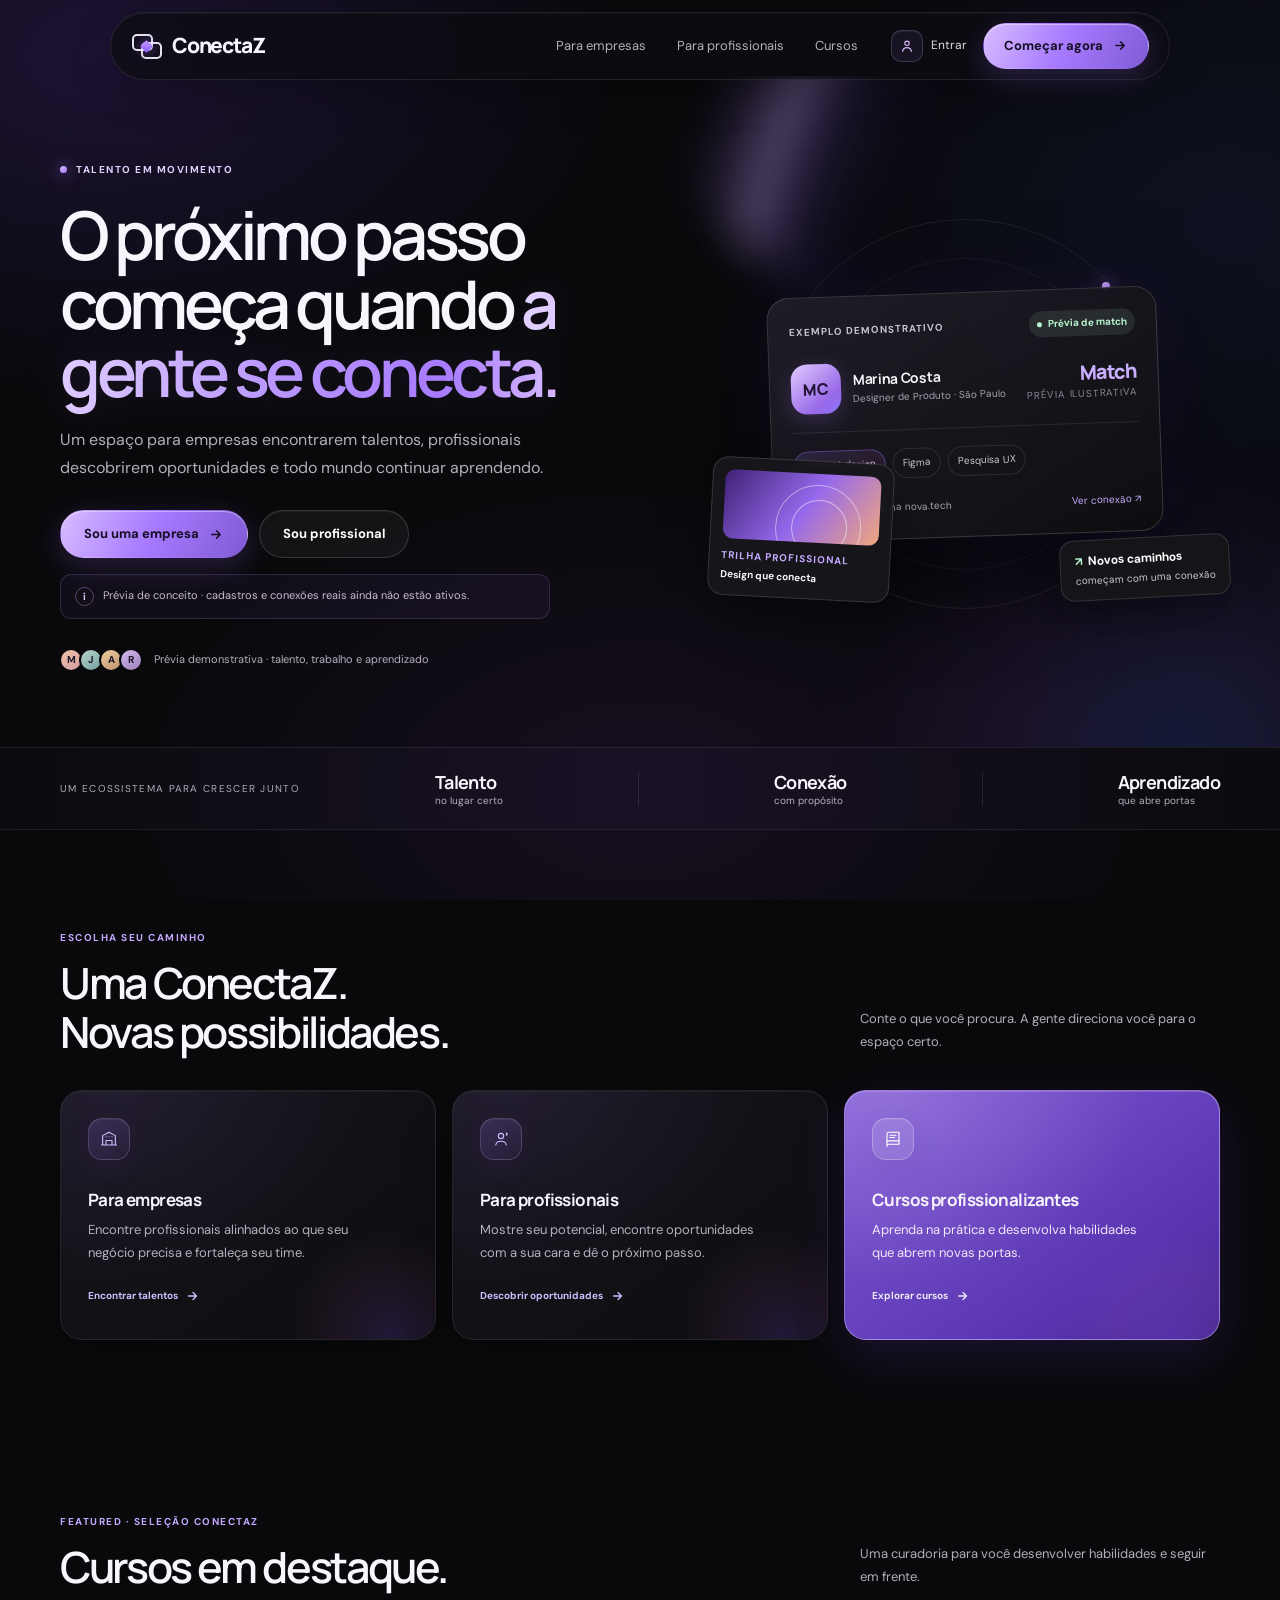
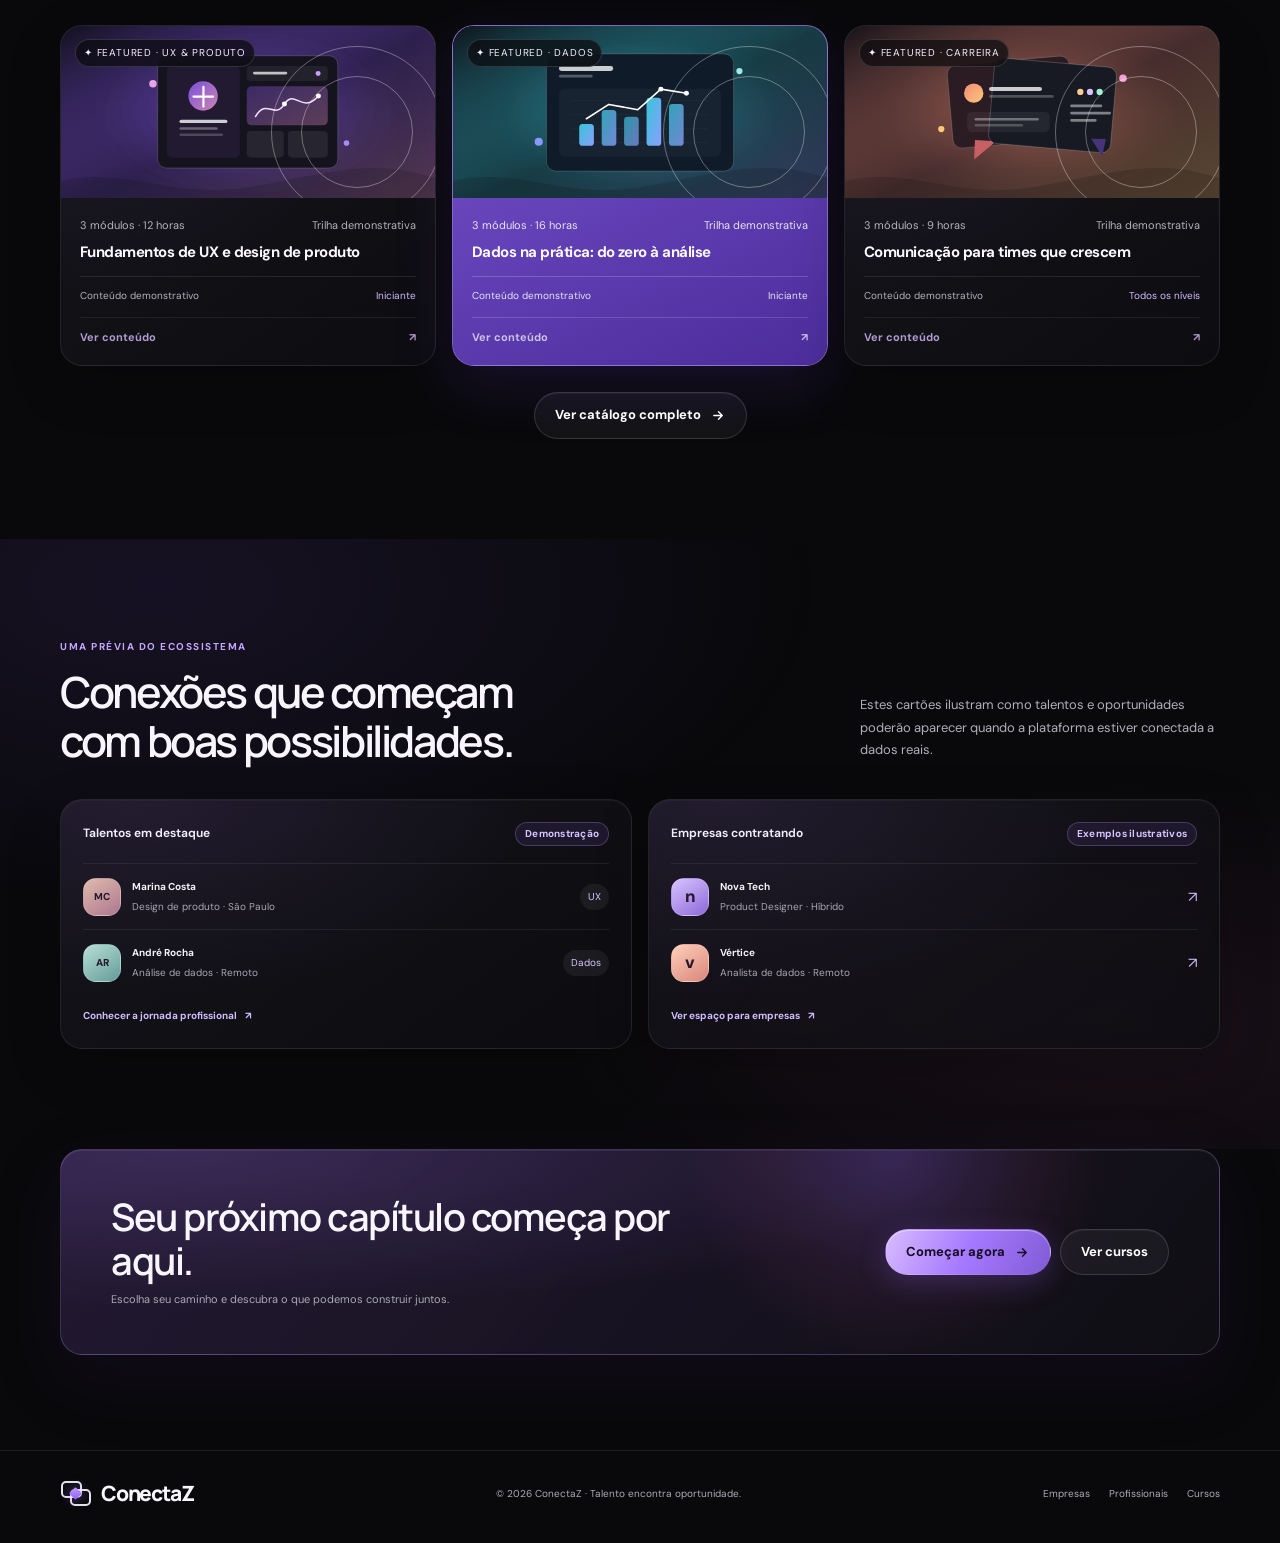
==== commit 322dbe7c: "Add dedicated ConectaZ login page" ====
--- a/index.html
+++ b/index.html
@@ -7,7 +7,7 @@
 </head>
 <body>
   <div class="page-shell">
-    <header class="site-header"><div class="wrap nav"><a class="brand" href="index.html" aria-label="ConectaZ, início"><span class="brand-symbol" aria-hidden="true"><i class="brand-diamond"></i></span><span>ConectaZ</span></a><nav class="nav-links" id="nav-links" aria-label="Navegação principal"><a href="empresas.html">Para empresas</a><a href="profissionais.html">Para profissionais</a><a href="catalogo.html">Cursos</a></nav><div class="nav-actions"><a class="login" href="profissionais.html">Entrar</a><a class="button button-primary" href="empresas.html">Começar agora <svg class="button-arrow" viewBox="0 0 16 16" fill="none" aria-hidden="true"><path d="M3 8h9M8 4l4 4-4 4" stroke="currentColor" stroke-width="1.5" stroke-linecap="round" stroke-linejoin="round"/></svg></a><button class="menu-toggle" aria-label="Abrir menu" aria-expanded="false" aria-controls="nav-links"><svg width="18" height="18" viewBox="0 0 24 24" fill="none" aria-hidden="true"><path d="M4 7h16M4 12h16M4 17h16" stroke="currentColor" stroke-width="1.7" stroke-linecap="round"/></svg></button></div></div></header>
+    <header class="site-header"><div class="wrap nav"><a class="brand" href="index.html" aria-label="ConectaZ, início"><span class="brand-symbol" aria-hidden="true"><i class="brand-diamond"></i></span><span>ConectaZ</span></a><nav class="nav-links" id="nav-links" aria-label="Navegação principal"><a href="empresas.html">Para empresas</a><a href="profissionais.html">Para profissionais</a><a href="catalogo.html">Cursos</a></nav><div class="nav-actions"><a class="login" href="login.html">Entrar</a><a class="button button-primary" href="empresas.html">Começar agora <svg class="button-arrow" viewBox="0 0 16 16" fill="none" aria-hidden="true"><path d="M3 8h9M8 4l4 4-4 4" stroke="currentColor" stroke-width="1.5" stroke-linecap="round" stroke-linejoin="round"/></svg></a><button class="menu-toggle" aria-label="Abrir menu" aria-expanded="false" aria-controls="nav-links"><svg width="18" height="18" viewBox="0 0 24 24" fill="none" aria-hidden="true"><path d="M4 7h16M4 12h16M4 17h16" stroke="currentColor" stroke-width="1.7" stroke-linecap="round"/></svg></button></div></div></header>
     <main>
       <section class="hero"><div class="hero-grid" aria-hidden="true"></div><div class="wrap hero-content"><div><div class="eyebrow reveal"><span class="eyebrow-dot"></span> Talento em movimento</div><h1 class="reveal" data-delay="1">O próximo passo começa quando <span class="accent">a gente se conecta.</span></h1><p class="hero-copy reveal" data-delay="2">Um espaço para empresas encontrarem talentos, profissionais descobrirem oportunidades e todo mundo continuar aprendendo.</p><div class="hero-ctas reveal" data-delay="3"><a class="button button-primary" href="empresas.html">Sou uma empresa <svg class="button-arrow" viewBox="0 0 16 16" fill="none" aria-hidden="true"><path d="M3 8h9M8 4l4 4-4 4" stroke="currentColor" stroke-width="1.5" stroke-linecap="round" stroke-linejoin="round"/></svg></a><a class="button button-glass" href="profissionais.html">Sou profissional</a></div><p class="prototype-banner">Prévia de conceito · cadastros e conexões reais ainda não estão ativos.</p><div class="hero-proof reveal" data-delay="3"><div class="avatars" aria-hidden="true"><span class="avatar">M</span><span class="avatar">J</span><span class="avatar">A</span><span class="avatar">R</span></div><span>Prévia demonstrativa · talento, trabalho e aprendizado</span></div></div>
         <div class="hero-art" aria-label="Prévia de uma conexão entre empresa, profissional e aprendizado"><div class="orbit" aria-hidden="true"><span class="orbit-dot"></span></div><article class="match-card"><div class="card-top"><span class="card-label">Exemplo demonstrativo</span><span class="match-pill"><span></span> Prévia de match</span></div><div class="profile-row"><div class="profile-avatar">MC</div><div><div class="profile-name">Marina Costa</div><div class="profile-role">Designer de Produto · São Paulo</div></div><div class="match-score"><div class="score">Match</div><div class="score-label">prévia ilustrativa</div></div></div><div class="card-divider"></div><div class="skill-list"><span class="skill highlight">Product design</span><span class="skill">Figma</span><span class="skill">Pesquisa UX</span></div><div class="match-foot"><span class="company-mini"><span class="company-symbol">n</span> oportunidade na nova.tech</span><a href="profissionais.html">Ver conexão ↗</a></div></article><article class="floating-course"><div class="course-thumb"></div><div class="course-tag">Trilha profissional</div><div class="course-title">Design que conecta</div></article><div class="float-note"><strong><span class="float-icon">↗</span>Novos caminhos</strong>começam com uma conexão</div></div>
--- a/site.css
+++ b/site.css
@@ -3771,3 +3771,534 @@
     animation: none !important;
   }
 }
+
+/* Learning portfolio: centered content and a clearer card hierarchy */
+.learning-portfolio > .section-heading,
+.learning-portfolio > .learning-panel {
+  width: min(var(--max), calc(100% - 56px));
+  margin-right: auto;
+  margin-left: auto;
+}
+
+.learning-portfolio > .section-heading {
+  margin-bottom: 30px;
+}
+
+.learning-panel {
+  border: 1px solid rgba(216, 188, 255, .14);
+  border-radius: 24px;
+  background: radial-gradient(ellipse at 5% 0%, rgba(167, 122, 255, .13), transparent 52%), linear-gradient(145deg, rgba(24, 22, 30, .9), rgba(13, 13, 17, .94));
+  box-shadow: 0 24px 65px rgba(0, 0, 0, .24), inset 0 1px rgba(255, 255, 255, .055);
+  backdrop-filter: blur(14px);
+  -webkit-backdrop-filter: blur(14px);
+}
+
+.learning-panel-heading {
+  display: flex;
+  flex-direction: row;
+  flex-wrap: nowrap;
+  align-items: center;
+  gap: 15px;
+  min-height: 82px;
+  padding: 18px 24px;
+}
+
+.learning-mark {
+  width: 42px;
+  height: 42px;
+  flex: 0 0 42px;
+  border: 1px solid rgba(216, 188, 255, .19);
+  border-radius: 14px;
+  box-shadow: inset 0 1px rgba(255, 255, 255, .08);
+}
+
+.learning-panel-heading > div {
+  display: grid;
+  gap: 3px;
+  min-width: 0;
+}
+
+.learning-panel-heading strong {
+  color: #fbf9ff;
+  font-size: 14px;
+  line-height: 1.4;
+}
+
+.learning-panel-heading small {
+  color: rgba(244, 239, 252, .68);
+  font-size: 12px;
+  line-height: 1.5;
+}
+
+.learning-panel-heading .button {
+  flex: none;
+  margin-left: auto;
+}
+
+.learning-badges {
+  padding: 0 24px;
+}
+
+.badge-empty {
+  min-height: 154px;
+  align-content: center;
+  gap: 10px;
+  padding: 28px 20px;
+}
+
+.badge-empty > span {
+  color: #d8bcff;
+  filter: drop-shadow(0 0 12px rgba(167, 122, 255, .4));
+}
+
+.badge-empty p {
+  color: rgba(244, 239, 252, .76);
+  font-size: 13px;
+  line-height: 1.65;
+}
+
+.badge-empty .text-link {
+  padding: 5px 0;
+  font-size: 12px;
+}
+
+.learning-panel > .prototype-note {
+  padding: 14px 24px 18px;
+  color: rgba(244, 239, 252, .64);
+  font-size: 11px;
+}
+
+@media (max-width: 700px) {
+  .learning-portfolio > .section-heading,
+  .learning-portfolio > .learning-panel {
+    width: calc(100% - 36px);
+  }
+
+  .learning-panel-heading {
+    flex-wrap: wrap;
+    padding: 17px;
+  }
+
+  .learning-panel-heading .button {
+    width: 100%;
+    margin-left: 0;
+  }
+
+  .learning-badges {
+    padding-inline: 17px;
+  }
+
+  .learning-panel > .prototype-note {
+    padding: 13px 17px 16px;
+  }
+}
+
+/* Subtle profile cue beside the existing sign-in link. */
+.nav-actions .login {
+  display: inline-flex;
+  align-items: center;
+  gap: 8px;
+}
+
+.nav-actions .login::before {
+  content: "";
+  display: inline-block;
+  flex: 0 0 30px;
+  width: 30px;
+  height: 30px;
+  border: 1px solid rgba(216, 188, 255, .2);
+  border-radius: 10px;
+  background-color: rgba(167, 122, 255, .08);
+  background-image: url("data:image/svg+xml,%3Csvg xmlns='http://www.w3.org/2000/svg' viewBox='0 0 24 24' fill='none' stroke='%23d8bcff' stroke-width='1.7' stroke-linecap='round' stroke-linejoin='round'%3E%3Ccircle cx='12' cy='8' r='3.3'/%3E%3Cpath d='M5.5 20c.5-3.6 3-5.5 6.5-5.5s6 1.9 6.5 5.5'/%3E%3C/svg%3E");
+  background-position: center;
+  background-repeat: no-repeat;
+  background-size: 16px;
+  box-shadow: inset 0 1px 0 rgba(255, 255, 255, .06);
+  transition: border-color .2s ease, background-color .2s ease, box-shadow .2s ease;
+}
+
+.nav-actions .login:hover::before,
+.nav-actions .login:focus-visible::before {
+  border-color: rgba(216, 188, 255, .48);
+  background-color: rgba(167, 122, 255, .16);
+  box-shadow: 0 0 16px rgba(128, 91, 213, .2), inset 0 1px 0 rgba(255, 255, 255, .1);
+}
+
+@media (max-width: 700px) {
+  .nav-actions .login {
+    display: inline-flex;
+    width: 36px;
+    height: 36px;
+    justify-content: center;
+    gap: 0;
+    overflow: hidden;
+    font-size: 0;
+  }
+
+  .nav-actions .login::before {
+    flex-basis: 34px;
+    width: 34px;
+    height: 34px;
+  }
+}
+
+/* ConectaZ sign-in screen */
+.auth-page {
+  min-height: 100vh;
+  min-height: 100svh;
+  display: grid;
+  place-items: center;
+  padding: 38px 20px;
+  overflow-x: hidden;
+  isolation: isolate;
+}
+
+.auth-page::after {
+  content: "";
+  position: fixed;
+  z-index: -1;
+  width: min(78vw, 820px);
+  aspect-ratio: 1;
+  top: -43%;
+  left: 50%;
+  transform: translateX(-50%);
+  border-radius: 50%;
+  background: radial-gradient(ellipse, rgba(128, 91, 213, .22), rgba(92, 57, 169, .09) 36%, transparent 70%);
+  filter: blur(32px);
+  pointer-events: none;
+  animation: auth-glow 11s ease-in-out infinite alternate;
+}
+
+.auth-layout {
+  width: min(100%, 420px);
+  margin: auto;
+  position: relative;
+  animation: auth-rise .7s var(--ease) both;
+}
+
+.auth-card {
+  position: relative;
+  overflow: hidden;
+  padding: clamp(28px, 6vw, 42px);
+  border: 1px solid rgba(255, 255, 255, .1);
+  border-radius: 26px;
+  background: linear-gradient(145deg, rgba(27, 25, 34, .88), rgba(14, 14, 18, .91));
+  box-shadow: 0 30px 100px rgba(0, 0, 0, .42), 0 0 70px rgba(128, 91, 213, .1), inset 0 1px 0 rgba(255, 255, 255, .055);
+  backdrop-filter: blur(22px);
+  -webkit-backdrop-filter: blur(22px);
+}
+
+.auth-card::before {
+  content: "";
+  position: absolute;
+  width: 260px;
+  height: 180px;
+  top: -145px;
+  left: 50%;
+  transform: translateX(-50%);
+  border-radius: 50%;
+  background: rgba(163, 122, 255, .38);
+  filter: blur(70px);
+  pointer-events: none;
+}
+
+.auth-brand {
+  position: relative;
+  justify-content: center;
+  margin: 0 auto 31px;
+  font-size: 24px;
+  letter-spacing: -1.35px;
+}
+
+.auth-brand .brand-symbol {
+  transform: scale(1.12);
+  margin-right: 2px;
+}
+
+.auth-heading {
+  margin-bottom: 26px;
+  text-align: center;
+}
+
+.auth-kicker {
+  display: inline-flex;
+  align-items: center;
+  gap: 8px;
+  margin-bottom: 11px;
+  color: #c7afff;
+  font-size: 10px;
+  font-weight: 700;
+  letter-spacing: .13em;
+}
+
+.auth-kicker span {
+  width: 6px;
+  height: 6px;
+  border-radius: 50%;
+  background: #b995ff;
+  box-shadow: 0 0 12px rgba(185, 149, 255, .8);
+}
+
+.auth-heading h1 {
+  margin: 0;
+  font-family: Manrope, sans-serif;
+  font-size: clamp(26px, 6vw, 32px);
+  font-weight: 700;
+  letter-spacing: -.055em;
+  line-height: 1.16;
+}
+
+.auth-heading p {
+  max-width: 310px;
+  margin: 11px auto 0;
+  color: rgba(235, 230, 245, .68);
+  font-size: 13px;
+  line-height: 1.6;
+}
+
+.auth-form {
+  display: grid;
+  gap: 17px;
+}
+
+.auth-field label {
+  display: block;
+  margin: 0 0 7px 3px;
+  color: rgba(243, 239, 250, .78);
+  font-size: 12px;
+  font-weight: 600;
+}
+
+.auth-input-wrap {
+  min-height: 48px;
+  display: flex;
+  align-items: center;
+  gap: 11px;
+  padding: 0 14px;
+  border: 1px solid rgba(255, 255, 255, .055);
+  border-radius: 14px;
+  background: linear-gradient(110deg, rgba(255, 255, 255, .085), rgba(255, 255, 255, .055));
+  transition: border-color .22s ease, background .22s ease, box-shadow .22s ease;
+}
+
+.auth-input-wrap:focus-within {
+  border-color: rgba(183, 145, 255, .58);
+  background: rgba(255, 255, 255, .09);
+  box-shadow: 0 0 0 3px rgba(163, 122, 255, .1), 0 0 22px rgba(128, 91, 213, .12);
+}
+
+.auth-input-wrap > svg {
+  width: 17px;
+  height: 17px;
+  flex: none;
+  stroke: #bba1f2;
+  stroke-width: 1.6;
+  stroke-linecap: round;
+  stroke-linejoin: round;
+}
+
+.auth-input-wrap input {
+  width: 100%;
+  min-width: 0;
+  height: 46px;
+  padding: 0;
+  border: 0;
+  outline: 0;
+  background: transparent;
+  color: var(--white);
+  font: inherit;
+  font-size: 13px;
+}
+
+.auth-input-wrap input::placeholder {
+  color: rgba(235, 230, 245, .42);
+}
+
+.auth-password-toggle {
+  width: 32px;
+  height: 32px;
+  display: grid;
+  flex: none;
+  place-items: center;
+  border: 0;
+  border-radius: 9px;
+  background: transparent;
+  color: rgba(231, 222, 246, .62);
+  cursor: pointer;
+}
+
+.auth-password-toggle:hover {
+  background: rgba(255, 255, 255, .07);
+  color: white;
+}
+
+.auth-password-toggle svg {
+  width: 17px;
+  height: 17px;
+  stroke: currentColor;
+  stroke-width: 1.6;
+  stroke-linecap: round;
+  stroke-linejoin: round;
+}
+
+.auth-submit,
+.auth-google {
+  width: 100%;
+  min-height: 48px;
+  display: flex;
+  align-items: center;
+  justify-content: center;
+  gap: 10px;
+  border-radius: 999px;
+  font: inherit;
+  font-size: 13px;
+  font-weight: 700;
+  cursor: pointer;
+  transition: transform .2s var(--ease), box-shadow .2s ease, border-color .2s ease, background .2s ease;
+}
+
+.auth-submit {
+  margin-top: 3px;
+  border: 1px solid rgba(220, 198, 255, .46);
+  background: linear-gradient(105deg, #c7a4ff 0%, #a77aff 48%, #805bd5 100%);
+  color: #170f24;
+  box-shadow: 0 8px 28px rgba(128, 91, 213, .28), inset 0 1px 0 rgba(255, 255, 255, .4);
+}
+
+.auth-submit span {
+  font-size: 16px;
+  transition: transform .2s ease;
+}
+
+.auth-submit:hover {
+  transform: translateY(-2px);
+  box-shadow: 0 12px 34px rgba(128, 91, 213, .42), inset 0 1px 0 rgba(255, 255, 255, .48);
+}
+
+.auth-submit:hover span {
+  transform: translate(2px, -2px);
+}
+
+.auth-divider {
+  display: flex;
+  align-items: center;
+  gap: 13px;
+  margin: 22px 0 14px;
+  color: rgba(235, 230, 245, .48);
+  font-size: 11px;
+}
+
+.auth-divider::before,
+.auth-divider::after {
+  content: "";
+  height: 1px;
+  flex: 1;
+  background: rgba(255, 255, 255, .1);
+}
+
+.auth-google {
+  border: 1px solid rgba(255, 255, 255, .1);
+  background: rgba(255, 255, 255, .08);
+  color: rgba(250, 248, 255, .92);
+}
+
+.auth-google svg {
+  width: 19px;
+  height: 19px;
+}
+
+.auth-google:hover {
+  transform: translateY(-1px);
+  border-color: rgba(216, 188, 255, .28);
+  background: rgba(255, 255, 255, .12);
+}
+
+.auth-feedback {
+  min-height: 0;
+  margin: 0;
+  color: #cfbaff;
+  font-size: 12px;
+  line-height: 1.5;
+  text-align: center;
+}
+
+.auth-feedback:not(:empty) {
+  margin-top: 13px;
+  padding: 10px 12px;
+  border: 1px solid rgba(183, 145, 255, .18);
+  border-radius: 12px;
+  background: rgba(163, 122, 255, .07);
+}
+
+.auth-signup {
+  margin: 18px 0 0;
+  color: rgba(235, 230, 245, .63);
+  font-size: 11px;
+  text-align: center;
+}
+
+.auth-signup a {
+  color: #e0d1ff;
+  font-weight: 700;
+  text-decoration: underline;
+  text-decoration-color: rgba(216, 188, 255, .42);
+  text-underline-offset: 3px;
+}
+
+.auth-signup a:hover {
+  color: white;
+  text-decoration-color: currentColor;
+}
+
+.auth-back,
+.auth-footnote {
+  position: absolute;
+  top: calc(100% + 22px);
+  color: rgba(235, 230, 245, .52);
+  font-size: 11px;
+}
+
+.auth-back {
+  left: 0;
+  transition: color .2s ease;
+}
+
+.auth-back:hover {
+  color: #e3d5ff;
+}
+
+.auth-back span {
+  padding-right: 5px;
+}
+
+.auth-footnote {
+  right: 0;
+  margin: 0;
+  text-align: right;
+}
+
+@keyframes auth-rise {
+  from { opacity: 0; transform: translateY(14px) scale(.99); }
+  to { opacity: 1; transform: translateY(0) scale(1); }
+}
+
+@keyframes auth-glow {
+  from { opacity: .62; transform: translateX(-50%) scale(.9); }
+  to { opacity: 1; transform: translateX(-50%) scale(1.08); }
+}
+
+@media (max-width: 520px) {
+  .auth-page { padding: 22px 16px 70px; }
+  .auth-card { border-radius: 22px; }
+  .auth-back { top: calc(100% + 18px); left: 4px; }
+  .auth-footnote { top: calc(100% + 18px); right: 4px; max-width: 58%; }
+}
+
+@media (prefers-reduced-motion: reduce) {
+  .auth-layout,
+  .auth-page::after { animation: none; }
+  .auth-input-wrap,
+  .auth-submit,
+  .auth-submit span,
+  .auth-google { transition: none; }
+}
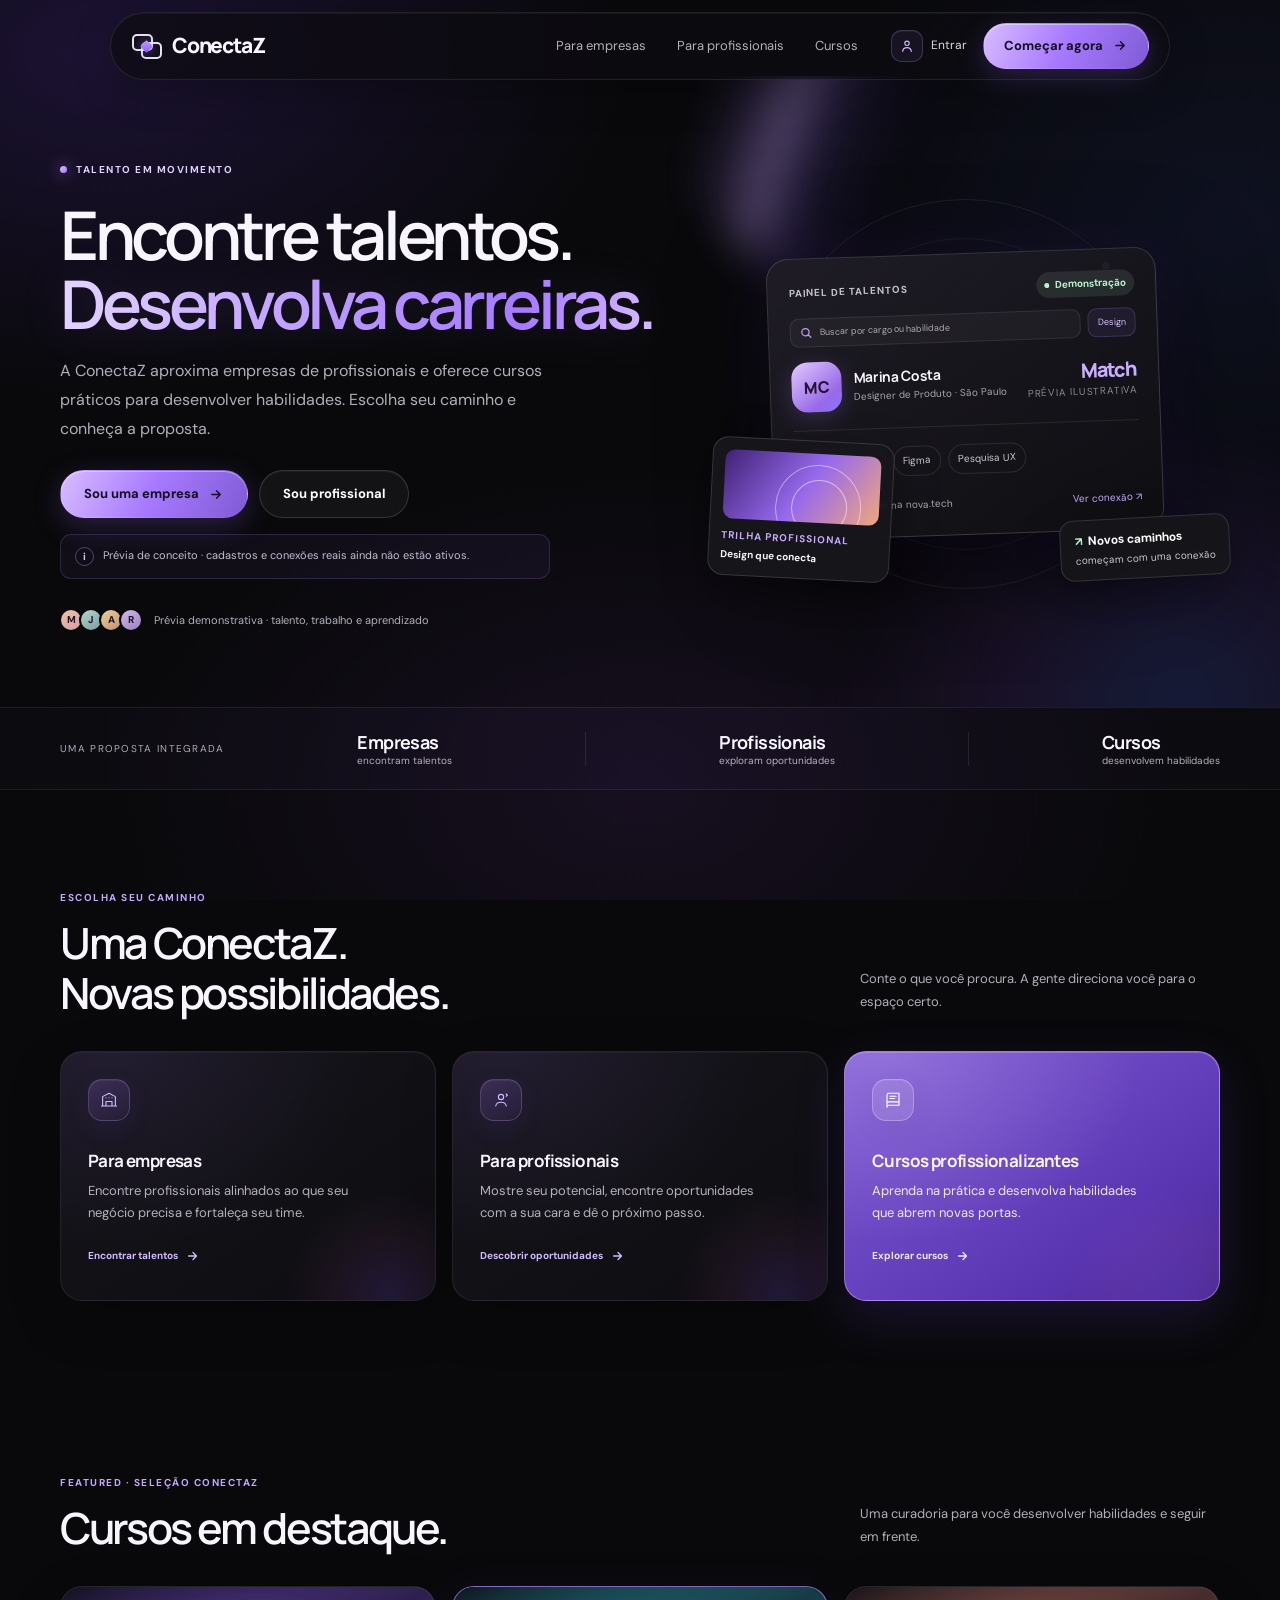
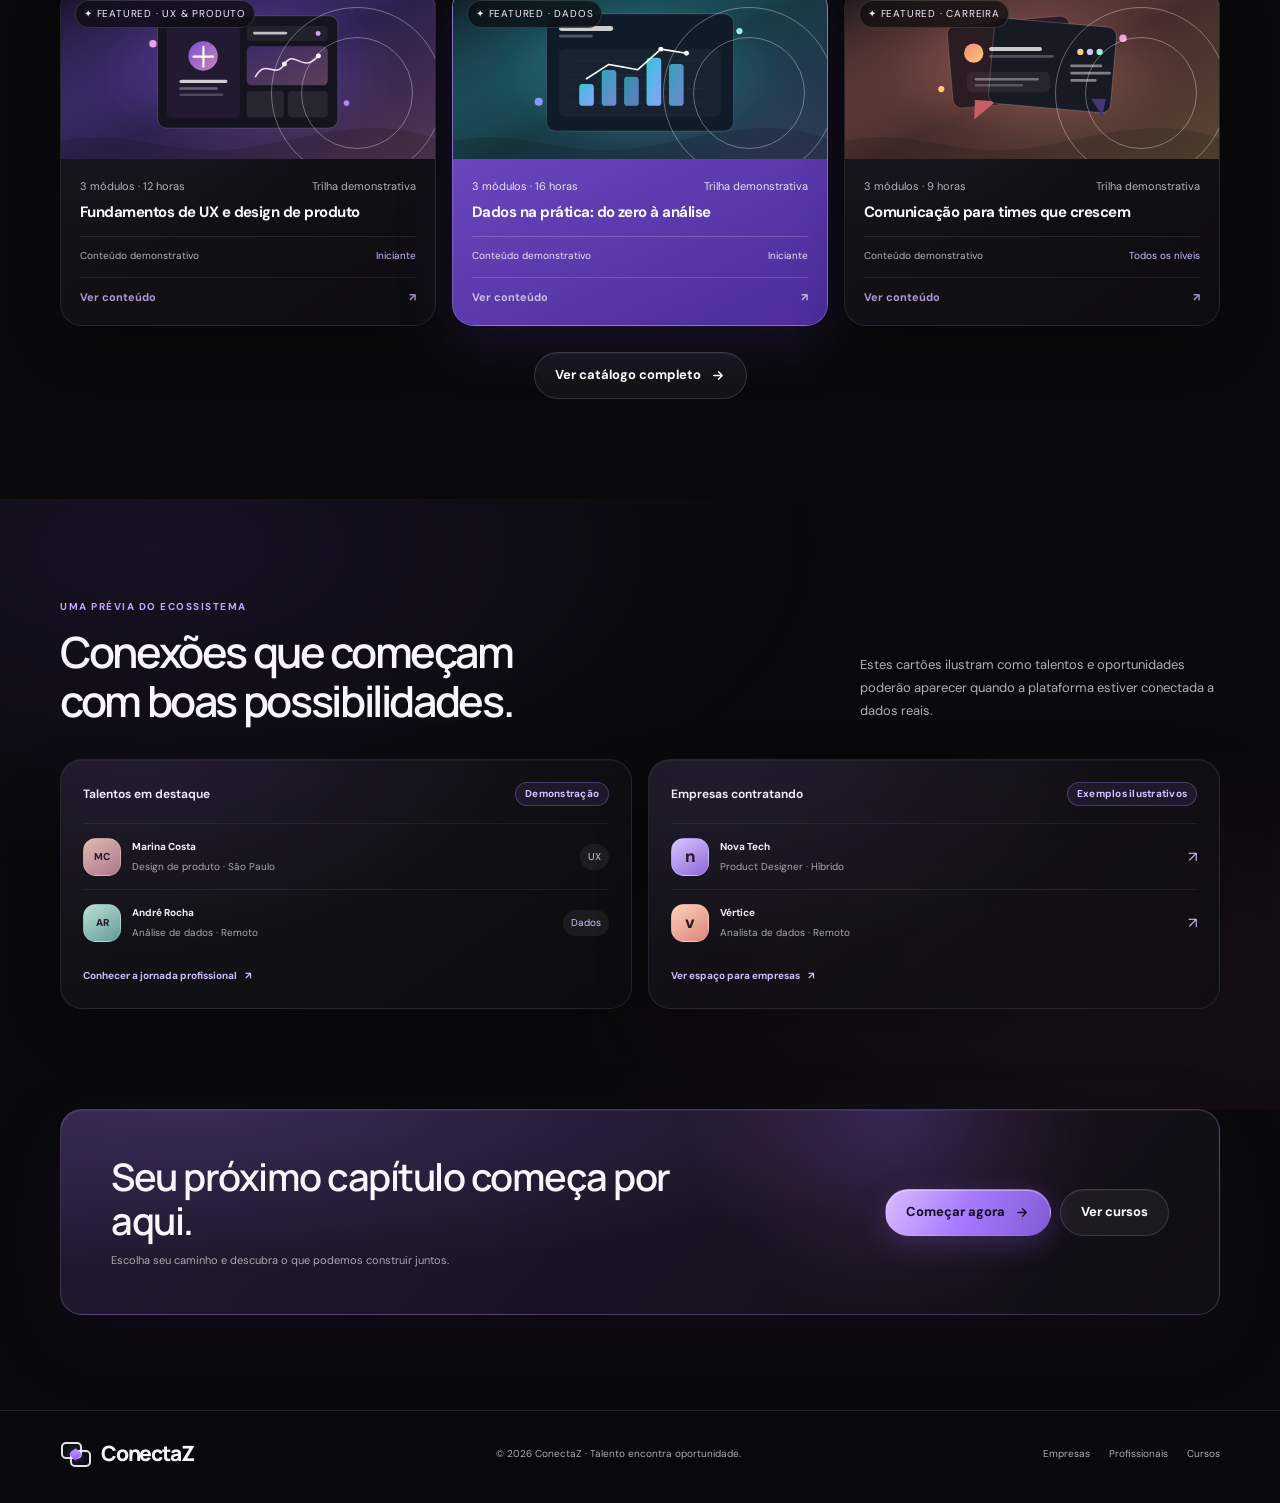
==== commit b489c544: "Clarify ConectaZ value proposition" ====
--- a/index.html
+++ b/index.html
@@ -9,10 +9,10 @@
   <div class="page-shell">
     <header class="site-header"><div class="wrap nav"><a class="brand" href="index.html" aria-label="ConectaZ, início"><span class="brand-symbol" aria-hidden="true"><i class="brand-diamond"></i></span><span>ConectaZ</span></a><nav class="nav-links" id="nav-links" aria-label="Navegação principal"><a href="empresas.html">Para empresas</a><a href="profissionais.html">Para profissionais</a><a href="catalogo.html">Cursos</a></nav><div class="nav-actions"><a class="login" href="login.html">Entrar</a><a class="button button-primary" href="empresas.html">Começar agora <svg class="button-arrow" viewBox="0 0 16 16" fill="none" aria-hidden="true"><path d="M3 8h9M8 4l4 4-4 4" stroke="currentColor" stroke-width="1.5" stroke-linecap="round" stroke-linejoin="round"/></svg></a><button class="menu-toggle" aria-label="Abrir menu" aria-expanded="false" aria-controls="nav-links"><svg width="18" height="18" viewBox="0 0 24 24" fill="none" aria-hidden="true"><path d="M4 7h16M4 12h16M4 17h16" stroke="currentColor" stroke-width="1.7" stroke-linecap="round"/></svg></button></div></div></header>
     <main>
-      <section class="hero"><div class="hero-grid" aria-hidden="true"></div><div class="wrap hero-content"><div><div class="eyebrow reveal"><span class="eyebrow-dot"></span> Talento em movimento</div><h1 class="reveal" data-delay="1">O próximo passo começa quando <span class="accent">a gente se conecta.</span></h1><p class="hero-copy reveal" data-delay="2">Um espaço para empresas encontrarem talentos, profissionais descobrirem oportunidades e todo mundo continuar aprendendo.</p><div class="hero-ctas reveal" data-delay="3"><a class="button button-primary" href="empresas.html">Sou uma empresa <svg class="button-arrow" viewBox="0 0 16 16" fill="none" aria-hidden="true"><path d="M3 8h9M8 4l4 4-4 4" stroke="currentColor" stroke-width="1.5" stroke-linecap="round" stroke-linejoin="round"/></svg></a><a class="button button-glass" href="profissionais.html">Sou profissional</a></div><p class="prototype-banner">Prévia de conceito · cadastros e conexões reais ainda não estão ativos.</p><div class="hero-proof reveal" data-delay="3"><div class="avatars" aria-hidden="true"><span class="avatar">M</span><span class="avatar">J</span><span class="avatar">A</span><span class="avatar">R</span></div><span>Prévia demonstrativa · talento, trabalho e aprendizado</span></div></div>
-        <div class="hero-art" aria-label="Prévia de uma conexão entre empresa, profissional e aprendizado"><div class="orbit" aria-hidden="true"><span class="orbit-dot"></span></div><article class="match-card"><div class="card-top"><span class="card-label">Exemplo demonstrativo</span><span class="match-pill"><span></span> Prévia de match</span></div><div class="profile-row"><div class="profile-avatar">MC</div><div><div class="profile-name">Marina Costa</div><div class="profile-role">Designer de Produto · São Paulo</div></div><div class="match-score"><div class="score">Match</div><div class="score-label">prévia ilustrativa</div></div></div><div class="card-divider"></div><div class="skill-list"><span class="skill highlight">Product design</span><span class="skill">Figma</span><span class="skill">Pesquisa UX</span></div><div class="match-foot"><span class="company-mini"><span class="company-symbol">n</span> oportunidade na nova.tech</span><a href="profissionais.html">Ver conexão ↗</a></div></article><article class="floating-course"><div class="course-thumb"></div><div class="course-tag">Trilha profissional</div><div class="course-title">Design que conecta</div></article><div class="float-note"><strong><span class="float-icon">↗</span>Novos caminhos</strong>começam com uma conexão</div></div>
+      <section class="hero"><div class="hero-grid" aria-hidden="true"></div><div class="wrap hero-content"><div><div class="eyebrow reveal"><span class="eyebrow-dot"></span> Talento em movimento</div><h1 class="reveal" data-delay="1">Encontre talentos. <span class="accent">Desenvolva carreiras.</span></h1><p class="hero-copy reveal" data-delay="2">A ConectaZ aproxima empresas de profissionais e oferece cursos práticos para desenvolver habilidades. Escolha seu caminho e conheça a proposta.</p><div class="hero-ctas reveal" data-delay="3"><a class="button button-primary" href="empresas.html">Sou uma empresa <svg class="button-arrow" viewBox="0 0 16 16" fill="none" aria-hidden="true"><path d="M3 8h9M8 4l4 4-4 4" stroke="currentColor" stroke-width="1.5" stroke-linecap="round" stroke-linejoin="round"/></svg></a><a class="button button-glass" href="profissionais.html">Sou profissional</a></div><p class="prototype-banner">Prévia de conceito · cadastros e conexões reais ainda não estão ativos.</p><div class="hero-proof reveal" data-delay="3"><div class="avatars" aria-hidden="true"><span class="avatar">M</span><span class="avatar">J</span><span class="avatar">A</span><span class="avatar">R</span></div><span>Prévia demonstrativa · talento, trabalho e aprendizado</span></div></div>
+        <div class="hero-art" aria-label="Prévia de uma conexão entre empresa, profissional e aprendizado"><div class="orbit" aria-hidden="true"><span class="orbit-dot"></span></div><article class="match-card"><div class="card-top"><span class="card-label">Painel de talentos</span><span class="match-pill"><span></span> Demonstração</span></div><div class="preview-toolbar"><span class="preview-search"><svg viewBox="0 0 16 16" fill="none" aria-hidden="true"><circle cx="7" cy="7" r="4.5"/><path d="m10.5 10.5 3 3"/></svg>Buscar por cargo ou habilidade</span><span class="preview-filter">Design</span></div><div class="profile-row"><div class="profile-avatar">MC</div><div><div class="profile-name">Marina Costa</div><div class="profile-role">Designer de Produto · São Paulo</div></div><div class="match-score"><div class="score">Match</div><div class="score-label">prévia ilustrativa</div></div></div><div class="card-divider"></div><div class="skill-list"><span class="skill highlight">Product design</span><span class="skill">Figma</span><span class="skill">Pesquisa UX</span></div><div class="match-foot"><span class="company-mini"><span class="company-symbol">n</span> oportunidade na nova.tech</span><a href="profissionais.html">Ver conexão ↗</a></div></article><article class="floating-course"><div class="course-thumb"></div><div class="course-tag">Trilha profissional</div><div class="course-title">Design que conecta</div></article><div class="float-note"><strong><span class="float-icon">↗</span>Novos caminhos</strong>começam com uma conexão</div></div>
       </div></section>
-      <section class="trust-strip"><div class="wrap trust-inner"><div class="trust-label">Um ecossistema para crescer junto</div><div class="trust-stat">Talento<small>no lugar certo</small></div><span class="trust-divider"></span><div class="trust-stat">Conexão<small>com propósito</small></div><span class="trust-divider"></span><div class="trust-stat">Aprendizado<small>que abre portas</small></div></div></section>
+      <section class="trust-strip" aria-label="A proposta ConectaZ"><div class="wrap trust-inner"><div class="trust-label">Uma proposta integrada</div><div class="trust-stat">Empresas<small>encontram talentos</small></div><span class="trust-divider"></span><div class="trust-stat">Profissionais<small>exploram oportunidades</small></div><span class="trust-divider"></span><div class="trust-stat">Cursos<small>desenvolvem habilidades</small></div></div></section>
       <section class="content-section"><div class="wrap"><div class="section-heading"><div><div class="section-kicker">Escolha seu caminho</div><h2>Uma ConectaZ.<br>Novas possibilidades.</h2></div><p>Conte o que você procura. A gente direciona você para o espaço certo.</p></div><div class="path-grid">
         <a class="path-card reveal" href="empresas.html"><div class="path-icon"><svg viewBox="0 0 24 24" fill="none" aria-hidden="true"><path d="M3.5 20V7.5L12 3l8.5 4.5V20M2 20h20M8 20v-6h8v6M8 9h.01M12 9h.01M16 9h.01" stroke="currentColor" stroke-width="1.5" stroke-linecap="round" stroke-linejoin="round"/></svg></div><h3>Para empresas</h3><p>Encontre profissionais alinhados ao que seu negócio precisa e fortaleça seu time.</p><span class="text-link">Encontrar talentos <svg viewBox="0 0 16 16" fill="none" aria-hidden="true"><path d="M3 8h9M8 4l4 4-4 4" stroke="currentColor" stroke-width="1.5" stroke-linecap="round" stroke-linejoin="round"/></svg></span></a>
         <a class="path-card reveal" data-delay="1" href="profissionais.html"><div class="path-icon"><svg viewBox="0 0 24 24" fill="none" aria-hidden="true"><circle cx="12" cy="8" r="3.5" stroke="currentColor" stroke-width="1.5"/><path d="M5 20c.5-3.2 3.1-5 7-5s6.5 1.8 7 5M19 4l1.5 1.5L19 7" stroke="currentColor" stroke-width="1.5" stroke-linecap="round" stroke-linejoin="round"/></svg></div><h3>Para profissionais</h3><p>Mostre seu potencial, encontre oportunidades com a sua cara e dê o próximo passo.</p><span class="text-link">Descobrir oportunidades <svg viewBox="0 0 16 16" fill="none" aria-hidden="true"><path d="M3 8h9M8 4l4 4-4 4" stroke="currentColor" stroke-width="1.5" stroke-linecap="round" stroke-linejoin="round"/></svg></span></a>
--- a/site.css
+++ b/site.css
@@ -4005,9 +4005,52 @@
 .auth-brand {
   position: relative;
   justify-content: center;
-  margin: 0 auto 31px;
+  margin: 0 auto;
   font-size: 24px;
   letter-spacing: -1.35px;
+}
+
+.auth-topbar {
+  display: grid;
+  grid-template-columns: 36px minmax(0, 1fr) 36px;
+  align-items: center;
+  margin-bottom: 30px;
+}
+
+.auth-back {
+  position: static;
+  top: auto;
+  left: auto;
+  width: 36px;
+  height: 36px;
+  display: grid;
+  place-items: center;
+  border: 1px solid rgba(255, 255, 255, .1);
+  border-radius: 12px;
+  background: rgba(255, 255, 255, .055);
+  color: rgba(239, 231, 255, .78);
+  transition: border-color .2s ease, color .2s ease, background .2s ease, transform .2s ease;
+}
+
+.auth-back svg {
+  width: 18px;
+  height: 18px;
+  stroke: currentColor;
+  stroke-width: 1.7;
+  stroke-linecap: round;
+  stroke-linejoin: round;
+}
+
+.auth-back:hover {
+  border-color: rgba(216, 188, 255, .38);
+  background: rgba(163, 122, 255, .12);
+  color: white;
+  transform: translateX(-2px);
+}
+
+.auth-topbar-space {
+  width: 36px;
+  height: 36px;
 }
 
 .auth-brand .brand-symbol {
@@ -4016,27 +4059,43 @@
 }
 
 .auth-heading {
+  display: flex;
+  flex-direction: column;
+  align-items: center;
   margin-bottom: 26px;
   text-align: center;
 }
 
 .auth-kicker {
-  display: inline-flex;
-  align-items: center;
+  display: flex;
+  align-items: center;
+  justify-content: center;
   gap: 8px;
-  margin-bottom: 11px;
+  max-width: 100%;
+  margin: 0 auto 13px;
   color: #c7afff;
   font-size: 10px;
   font-weight: 700;
   letter-spacing: .13em;
-}
-
-.auth-kicker span {
+  line-height: 1.25;
+  white-space: nowrap;
+}
+
+.auth-kicker > span:first-child {
   width: 6px;
   height: 6px;
   border-radius: 50%;
   background: #b995ff;
   box-shadow: 0 0 12px rgba(185, 149, 255, .8);
+}
+
+.auth-page .auth-kicker > span:last-child {
+  width: auto;
+  height: auto;
+  border-radius: 0;
+  background: none;
+  box-shadow: none;
+  white-space: nowrap;
 }
 
 .auth-heading h1 {
@@ -4054,6 +4113,56 @@
   color: rgba(235, 230, 245, .68);
   font-size: 13px;
   line-height: 1.6;
+}
+
+.auth-mode-switch {
+  display: grid;
+  grid-template-columns: 1fr 1fr;
+  gap: 4px;
+  margin: 0 0 19px;
+  padding: 4px;
+  border: 1px solid rgba(255, 255, 255, .055);
+  border-radius: 14px;
+  background: rgba(0, 0, 0, .22);
+}
+
+.auth-mode-switch button {
+  appearance: none;
+  -webkit-appearance: none;
+  display: grid;
+  place-items: center;
+  width: 100%;
+  padding: 0 10px;
+  min-height: 37px;
+  border: 1px solid transparent;
+  border-radius: 10px;
+  background: transparent;
+  color: rgba(235, 230, 245, .61);
+  font: inherit;
+  font-size: 12px;
+  font-weight: 600;
+  cursor: pointer;
+  transition: background .2s ease, color .2s ease, box-shadow .2s ease;
+}
+
+.auth-mode-switch button:hover {
+  color: white;
+}
+
+.auth-mode-switch button.is-active {
+  background: linear-gradient(110deg, rgba(183, 145, 255, .23), rgba(128, 91, 213, .17));
+  color: #f7f3ff;
+  box-shadow: inset 0 0 0 1px rgba(216, 188, 255, .16), 0 3px 12px rgba(0, 0, 0, .16);
+}
+
+.auth-page .auth-mode-switch button {
+  font-family: 'DM Sans', sans-serif;
+  line-height: 1.2;
+  white-space: nowrap;
+}
+
+.auth-field[hidden] {
+  display: none;
 }
 
 .auth-form {
@@ -4114,6 +4223,32 @@
   color: rgba(235, 230, 245, .42);
 }
 
+.auth-select-wrap select {
+  width: 100%;
+  height: 46px;
+  appearance: none;
+  border: 0;
+  outline: 0;
+  background: transparent;
+  color: var(--white);
+  font: inherit;
+  font-size: 13px;
+  cursor: pointer;
+}
+
+.auth-select-wrap select option {
+  background: #17151d;
+  color: #f7f7fa;
+}
+
+.auth-select-chevron {
+  flex: none;
+  color: rgba(235, 230, 245, .56);
+  font-size: 19px;
+  line-height: 1;
+  pointer-events: none;
+}
+
 .auth-password-toggle {
   width: 32px;
   height: 32px;
@@ -4250,7 +4385,34 @@
   text-decoration-color: currentColor;
 }
 
-.auth-back,
+.auth-signup button {
+  padding: 0;
+  border: 0;
+  background: transparent;
+  color: #e0d1ff;
+  font: inherit;
+  font-weight: 700;
+  text-decoration: underline;
+  text-decoration-color: rgba(216, 188, 255, .42);
+  text-underline-offset: 3px;
+  cursor: pointer;
+}
+
+.auth-signup button:hover {
+  color: white;
+  text-decoration-color: currentColor;
+}
+
+.auth-demo-note {
+  max-width: 315px;
+  margin: 15px auto 0;
+  color: rgba(235, 230, 245, .43);
+  font-size: 10px;
+  font-weight: 400;
+  line-height: 1.55;
+  text-align: center;
+}
+
 .auth-footnote {
   position: absolute;
   top: calc(100% + 22px);
@@ -4258,19 +4420,6 @@
   font-size: 11px;
 }
 
-.auth-back {
-  left: 0;
-  transition: color .2s ease;
-}
-
-.auth-back:hover {
-  color: #e3d5ff;
-}
-
-.auth-back span {
-  padding-right: 5px;
-}
-
 .auth-footnote {
   right: 0;
   margin: 0;
@@ -4290,7 +4439,6 @@
 @media (max-width: 520px) {
   .auth-page { padding: 22px 16px 70px; }
   .auth-card { border-radius: 22px; }
-  .auth-back { top: calc(100% + 18px); left: 4px; }
   .auth-footnote { top: calc(100% + 18px); right: 4px; max-width: 58%; }
 }
 
@@ -4300,5 +4448,53 @@
   .auth-input-wrap,
   .auth-submit,
   .auth-submit span,
-  .auth-google { transition: none; }
-}
+  .auth-google,
+  .auth-back { transition: none; }
+  .auth-mode-switch button,
+  .auth-signup button { transition: none; }
+}
+
+/* Lightweight product chrome for the illustrative hero preview. */
+.preview-toolbar {
+  display: flex;
+  align-items: center;
+  gap: 7px;
+  margin: -7px 0 15px;
+}
+
+.preview-search,
+.preview-filter {
+  min-height: 29px;
+  display: flex;
+  align-items: center;
+  border: 1px solid rgba(255, 255, 255, .09);
+  border-radius: 9px;
+  background: rgba(255, 255, 255, .035);
+  color: #aaaab4;
+  font-size: 9px;
+}
+
+.preview-search {
+  min-width: 0;
+  flex: 1;
+  gap: 7px;
+  padding: 0 9px;
+  white-space: nowrap;
+}
+
+.preview-search svg {
+  width: 13px;
+  height: 13px;
+  flex: none;
+  stroke: #bba1f2;
+  stroke-width: 1.5;
+  stroke-linecap: round;
+}
+
+.preview-filter {
+  flex: none;
+  padding: 0 9px;
+  border-color: rgba(163, 122, 255, .22);
+  background: rgba(163, 122, 255, .08);
+  color: #d6c2ff;
+}
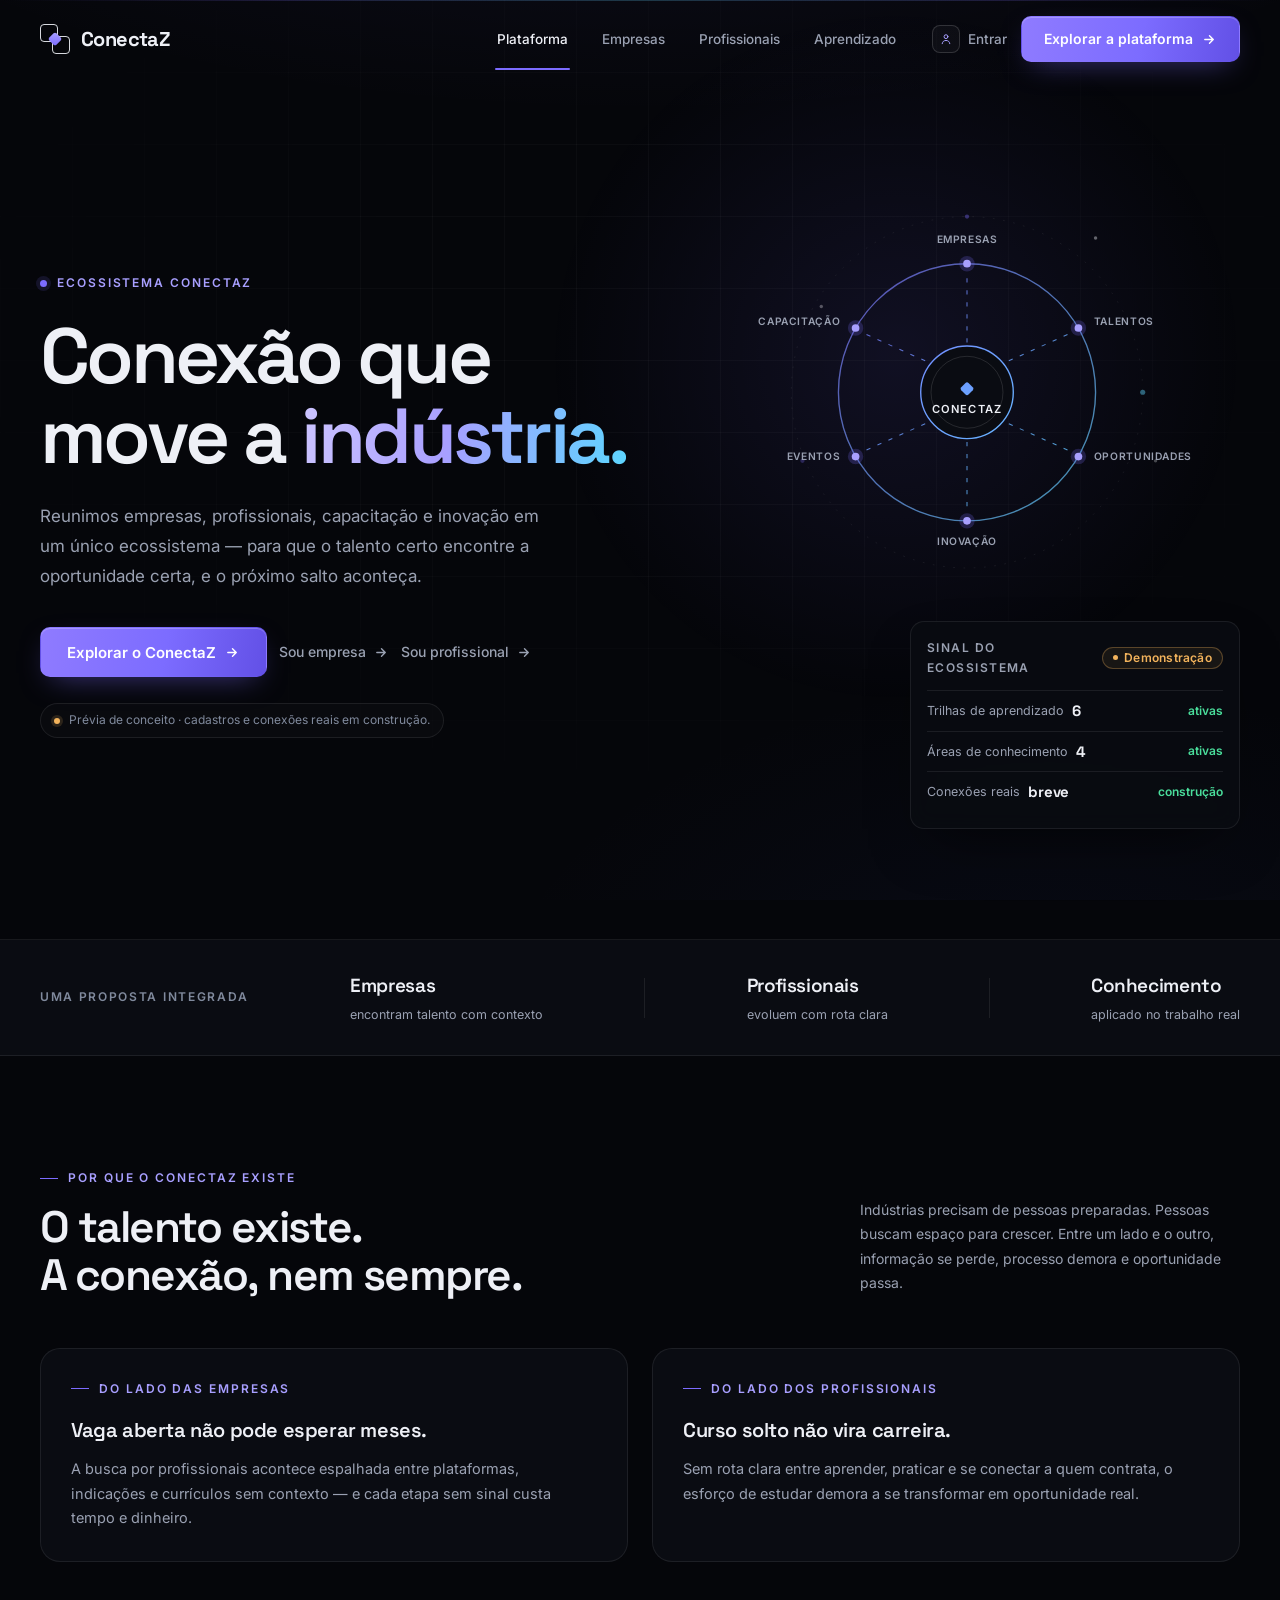
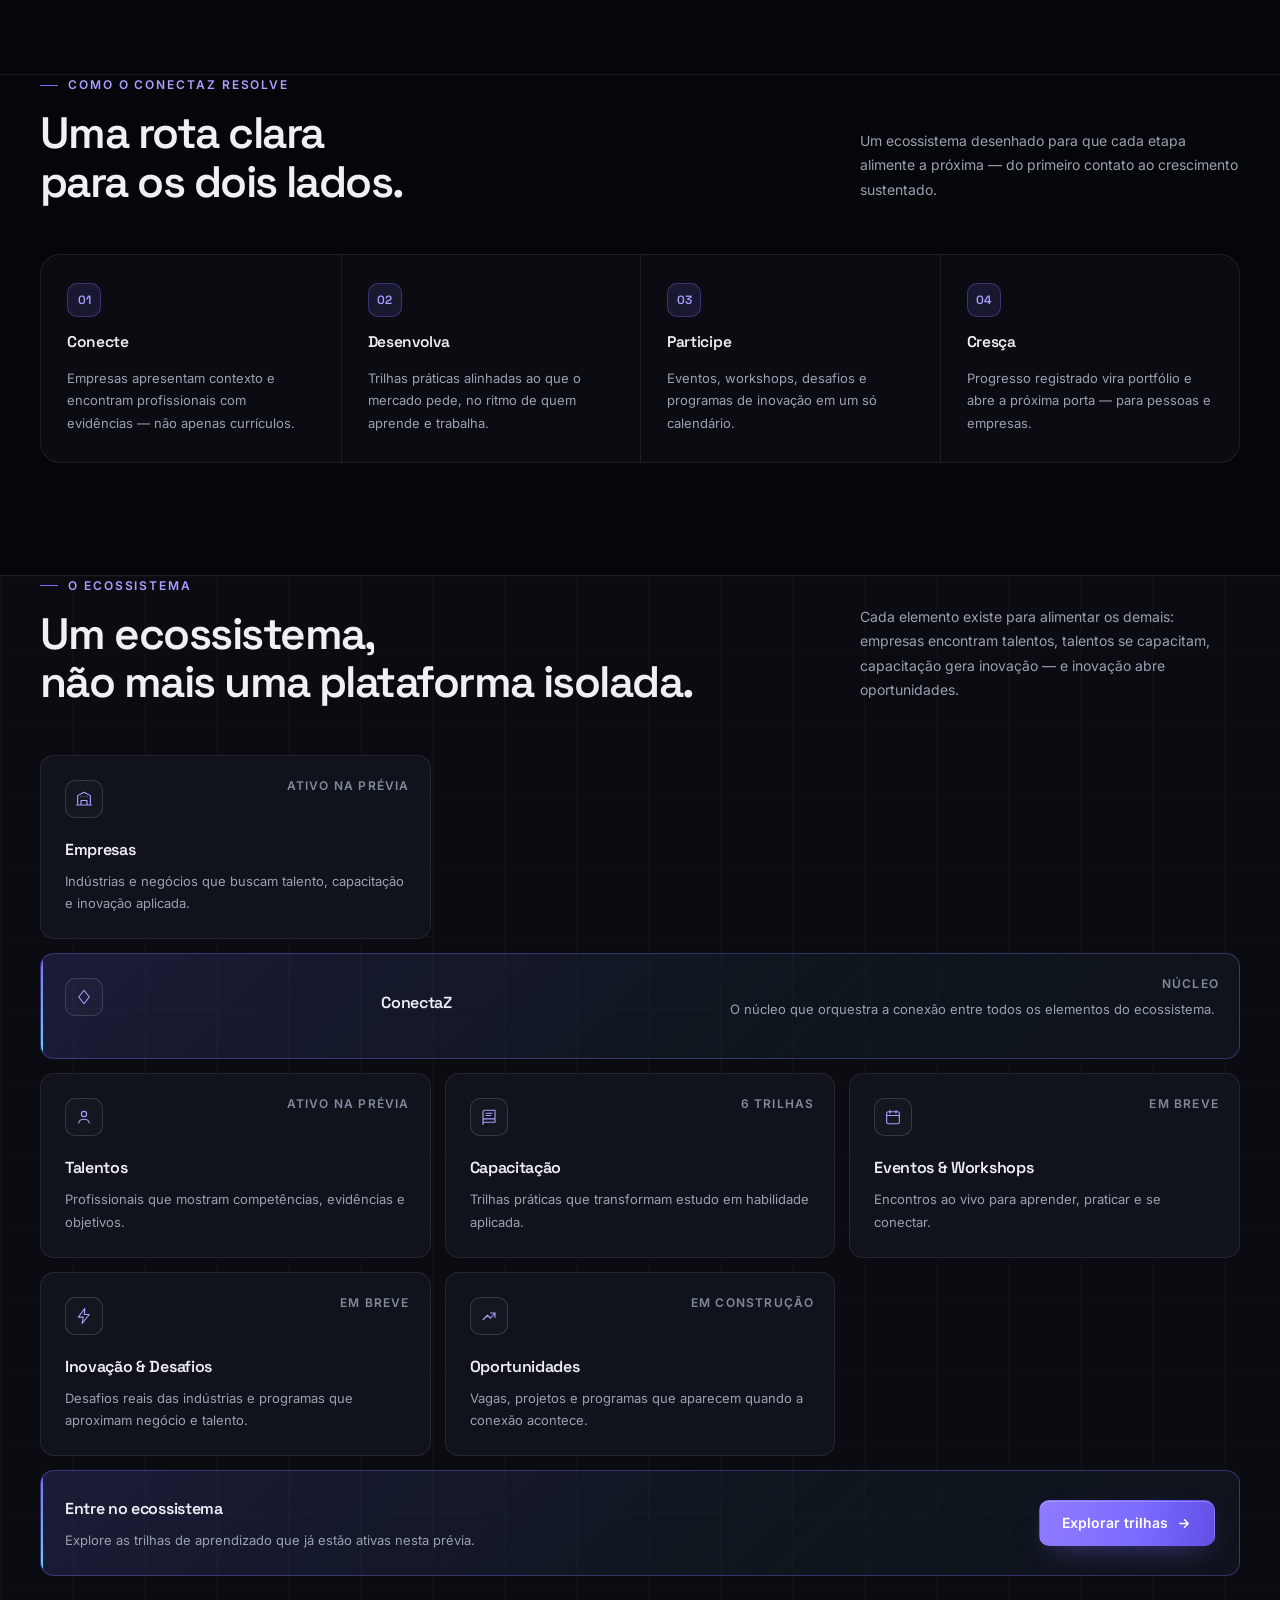
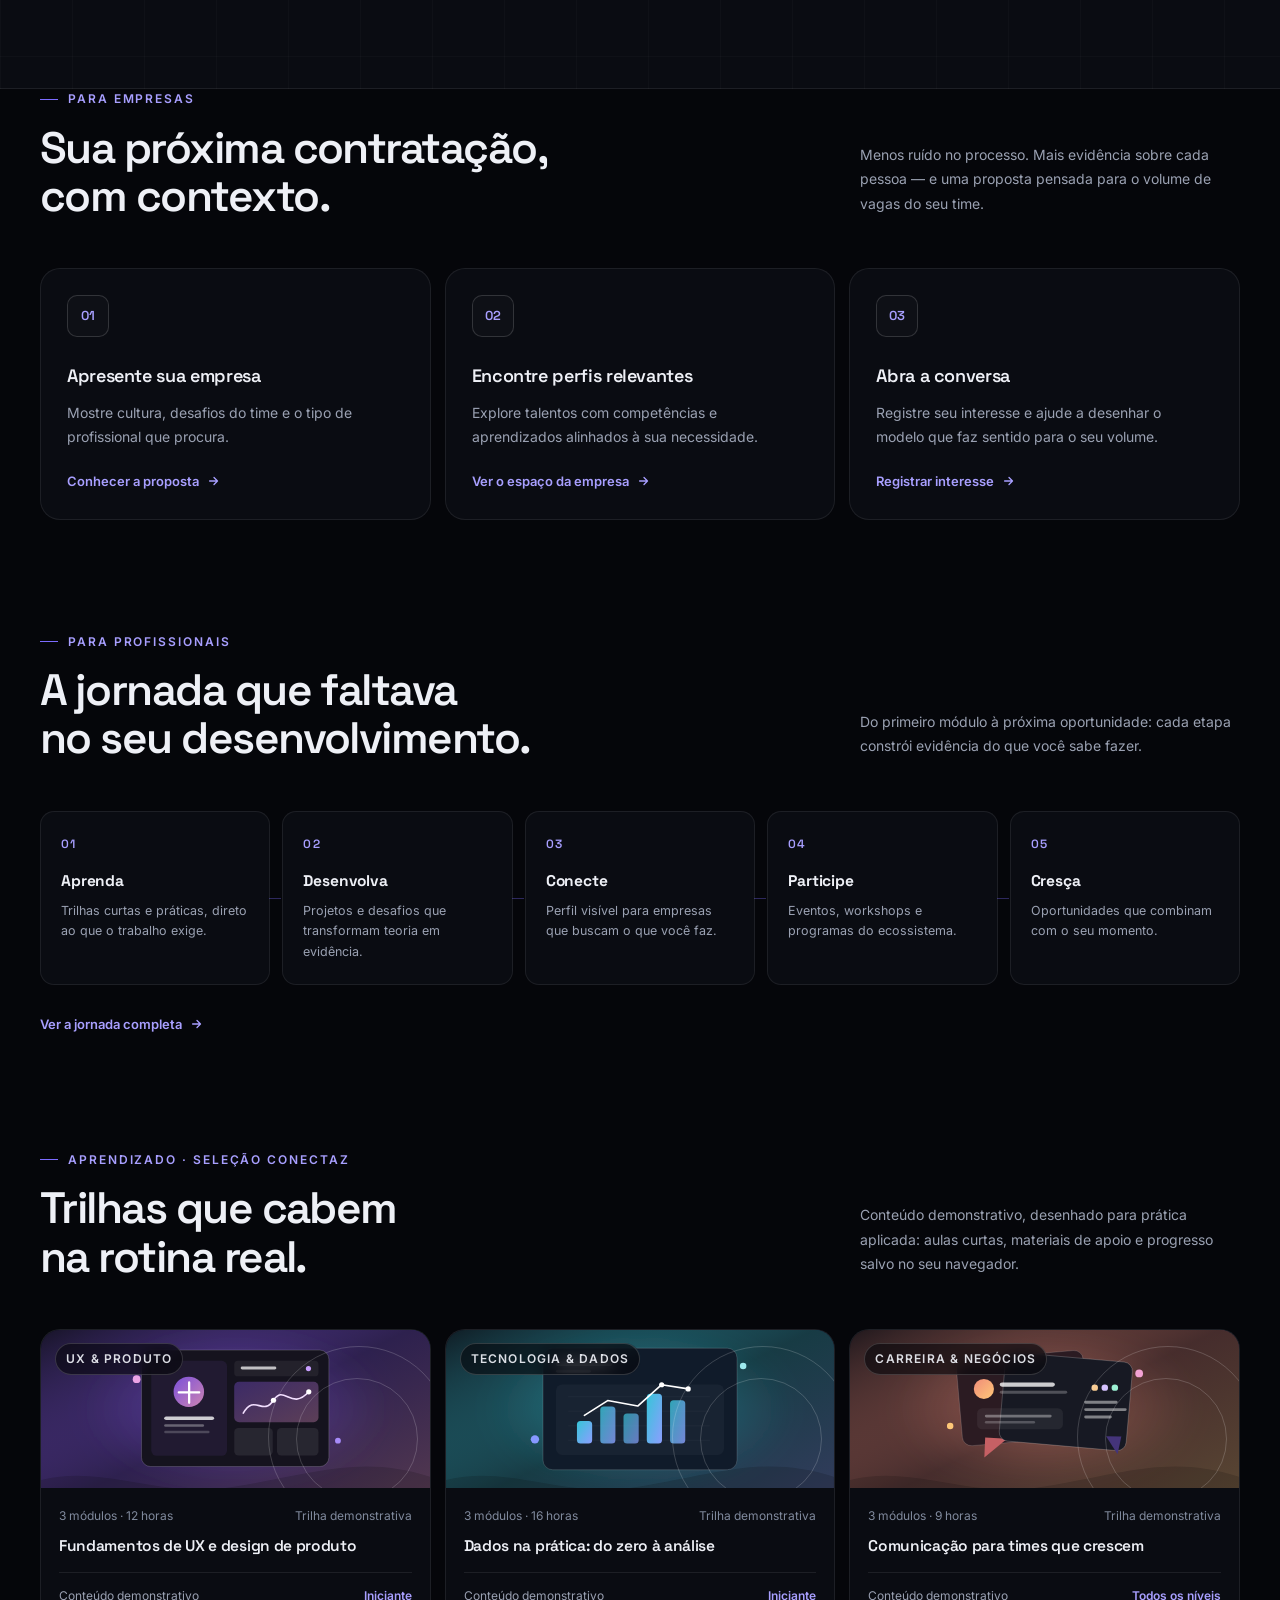
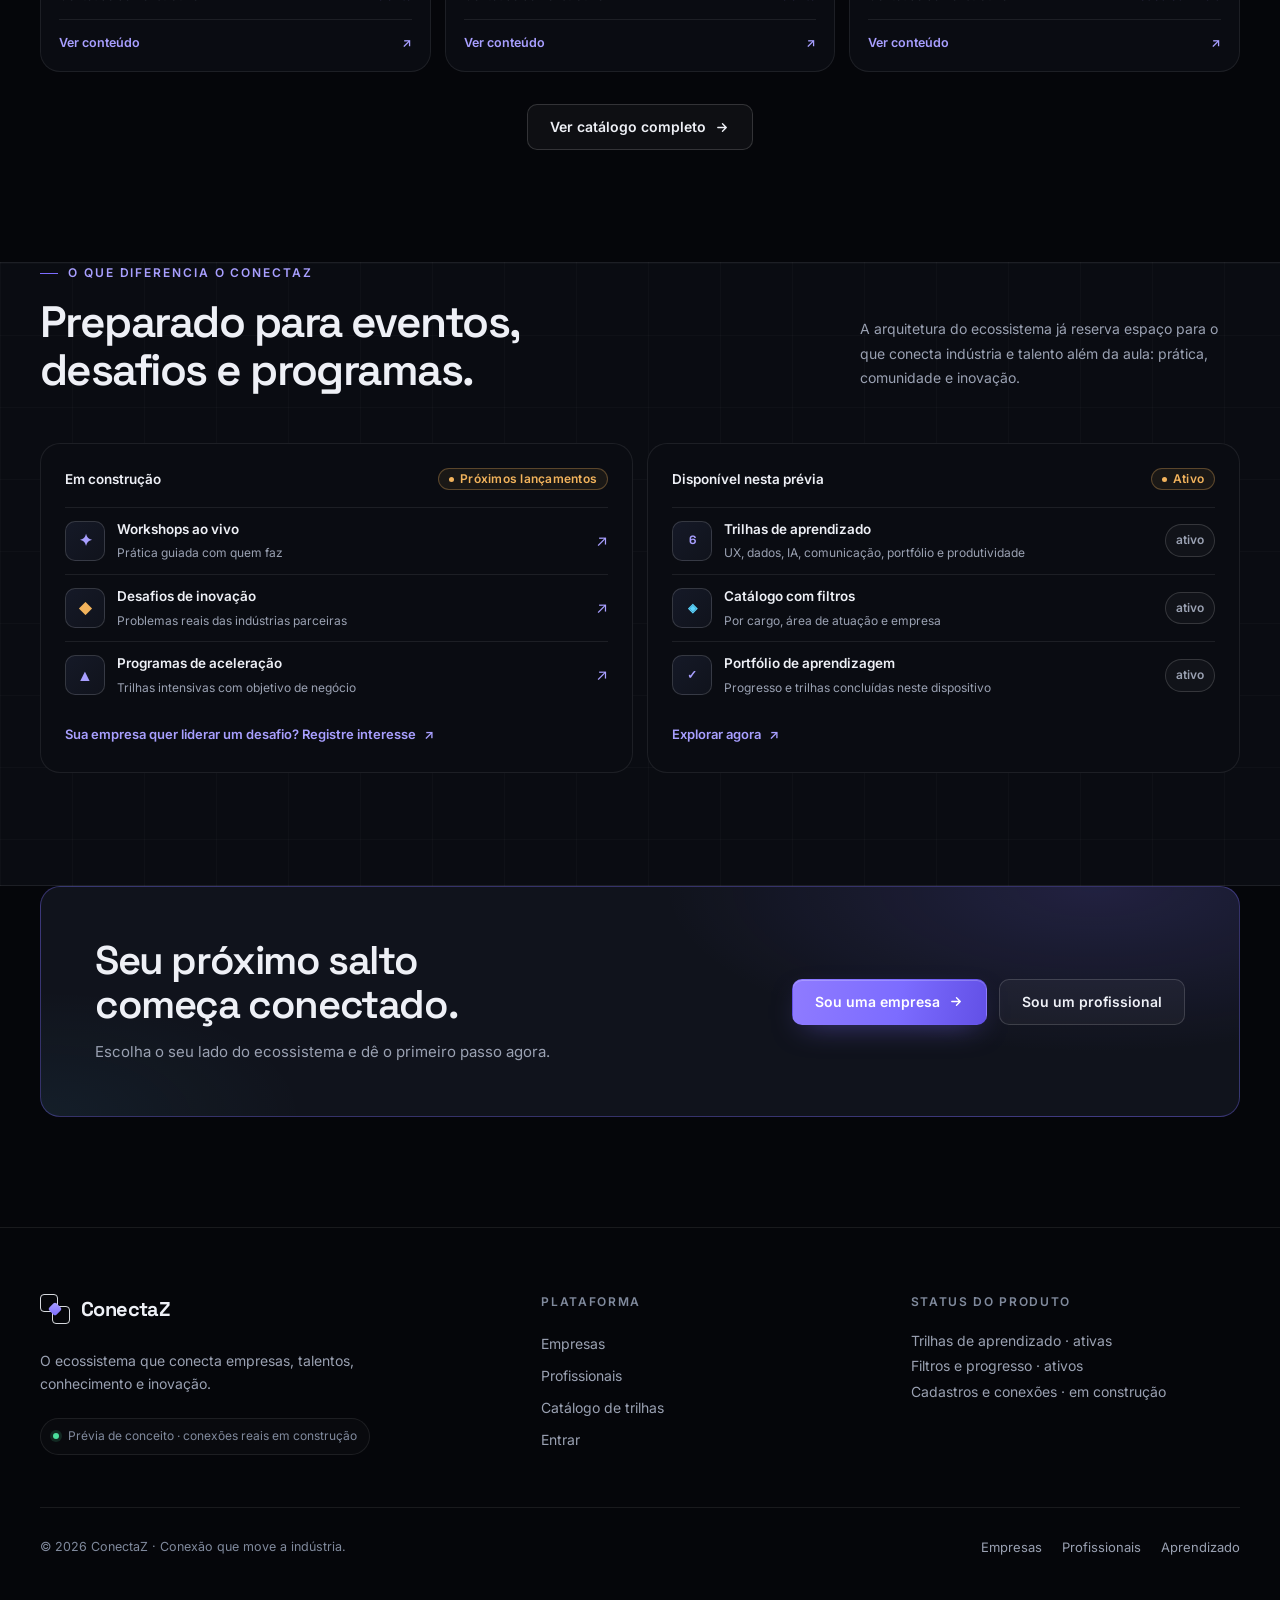
==== commit df59e0fd: "Redesign site with Grade Viva system and complete Phase A Apply the new dark grid visual language ac" ====
--- a/index.html
+++ b/index.html
@@ -1,31 +1,481 @@
 <!doctype html>
 <html lang="pt-BR">
 <head>
-  <meta charset="utf-8"><meta name="viewport" content="width=device-width, initial-scale=1"><meta name="theme-color" content="#09090b">
-
-  <meta name="description" content="A ConectaZ aproxima empresas e profissionais e oferece cursos práticos para desenvolver novas habilidades."><link rel="canonical" href="https://lucasalexandrevasconcellos.github.io/ConectaZ-Beta/index.html"><meta property="og:type" content="website"><meta property="og:locale" content="pt_BR"><meta property="og:site_name" content="ConectaZ"><meta property="og:title" content="ConectaZ — Conexões que abrem caminhos"><meta property="og:description" content="A ConectaZ aproxima empresas e profissionais e oferece cursos práticos para desenvolver novas habilidades."><meta property="og:url" content="https://lucasalexandrevasconcellos.github.io/ConectaZ-Beta/index.html"><meta property="og:image" content="https://lucasalexandrevasconcellos.github.io/ConectaZ-Beta/assets/og/home.png"><meta property="og:image:alt" content="ConectaZ — talentos, empresas e aprendizado"><meta name="twitter:card" content="summary_large_image"><meta name="twitter:title" content="ConectaZ — Conexões que abrem caminhos"><meta name="twitter:description" content="A ConectaZ aproxima empresas e profissionais e oferece cursos práticos para desenvolver novas habilidades."><meta name="twitter:image" content="https://lucasalexandrevasconcellos.github.io/ConectaZ-Beta/assets/og/home.png"><title>ConectaZ — Conexões que abrem caminhos</title><link rel="stylesheet" href="site.css"><script src="courses-data.js" defer></script><script src="site.js" defer></script>
+  <meta charset="utf-8">
+  <meta name="viewport" content="width=device-width, initial-scale=1">
+  <meta name="theme-color" content="#05060a">
+  <meta name="description" content="ConectaZ conecta empresas, profissionais, capacitação e inovação em um único ecossistema: encontre talento, desenvolva habilidades e participe do que vem a seguir.">
+  <link rel="icon" type="image/svg+xml" href="assets/favicon.svg">
+  <link rel="manifest" href="manifest.webmanifest">
+  <link rel="canonical" href="https://lucasalexandrevasconcellos.github.io/ConectaZ-Beta/index.html">
+  <link rel="preconnect" href="https://fonts.googleapis.com">
+  <link rel="preconnect" href="https://fonts.gstatic.com" crossorigin>
+  <link rel="preconnect" href="https://fonts.googleapis.com">
+  <link rel="preconnect" href="https://fonts.gstatic.com" crossorigin>
+  <link rel="stylesheet" href="https://fonts.googleapis.com/css2?family=Inter:wght@400;500;600;700&family=Space+Grotesk:wght@400;500;600;700&display=swap">
+  <meta property="og:type" content="website">
+  <meta property="og:locale" content="pt_BR">
+  <meta property="og:site_name" content="ConectaZ">
+  <meta property="og:title" content="ConectaZ — Conexão que move a indústria">
+  <meta property="og:description" content="Empresas, profissionais, capacitação e inovação em um único ecossistema.">
+  <meta property="og:url" content="https://lucasalexandrevasconcellos.github.io/ConectaZ-Beta/index.html">
+  <meta property="og:image" content="https://lucasalexandrevasconcellos.github.io/ConectaZ-Beta/assets/og/home.png">
+  <meta property="og:image:alt" content="ConectaZ — talentos, empresas e aprendizado">
+  <meta name="twitter:card" content="summary_large_image">
+  <meta name="twitter:title" content="ConectaZ — Conexão que move a indústria">
+  <meta name="twitter:description" content="Empresas, profissionais, capacitação e inovação em um único ecossistema.">
+  <meta name="twitter:image" content="https://lucasalexandrevasconcellos.github.io/ConectaZ-Beta/assets/og/home.png">
+  <title>ConectaZ — Conexão que move a indústria</title>
+  <link rel="stylesheet" href="site.css">
+  <script src="courses-data.js" defer></script>
+  <script src="site.js" defer></script>
 </head>
 <body>
-  <div class="page-shell">
-    <header class="site-header"><div class="wrap nav"><a class="brand" href="index.html" aria-label="ConectaZ, início"><span class="brand-symbol" aria-hidden="true"><i class="brand-diamond"></i></span><span>ConectaZ</span></a><nav class="nav-links" id="nav-links" aria-label="Navegação principal"><a href="empresas.html">Para empresas</a><a href="profissionais.html">Para profissionais</a><a href="catalogo.html">Cursos</a></nav><div class="nav-actions"><a class="login" href="login.html">Entrar</a><a class="button button-primary" href="empresas.html">Começar agora <svg class="button-arrow" viewBox="0 0 16 16" fill="none" aria-hidden="true"><path d="M3 8h9M8 4l4 4-4 4" stroke="currentColor" stroke-width="1.5" stroke-linecap="round" stroke-linejoin="round"/></svg></a><button class="menu-toggle" aria-label="Abrir menu" aria-expanded="false" aria-controls="nav-links"><svg width="18" height="18" viewBox="0 0 24 24" fill="none" aria-hidden="true"><path d="M4 7h16M4 12h16M4 17h16" stroke="currentColor" stroke-width="1.7" stroke-linecap="round"/></svg></button></div></div></header>
-    <main>
-      <section class="hero"><div class="hero-grid" aria-hidden="true"></div><div class="wrap hero-content"><div><div class="eyebrow reveal"><span class="eyebrow-dot"></span> Talento em movimento</div><h1 class="reveal" data-delay="1">Encontre talentos. <span class="accent">Desenvolva carreiras.</span></h1><p class="hero-copy reveal" data-delay="2">A ConectaZ aproxima empresas de profissionais e oferece cursos práticos para desenvolver habilidades. Escolha seu caminho e conheça a proposta.</p><div class="hero-ctas reveal" data-delay="3"><a class="button button-primary" href="empresas.html">Sou uma empresa <svg class="button-arrow" viewBox="0 0 16 16" fill="none" aria-hidden="true"><path d="M3 8h9M8 4l4 4-4 4" stroke="currentColor" stroke-width="1.5" stroke-linecap="round" stroke-linejoin="round"/></svg></a><a class="button button-glass" href="profissionais.html">Sou profissional</a></div><p class="prototype-banner">Prévia de conceito · cadastros e conexões reais ainda não estão ativos.</p><div class="hero-proof reveal" data-delay="3"><div class="avatars" aria-hidden="true"><span class="avatar">M</span><span class="avatar">J</span><span class="avatar">A</span><span class="avatar">R</span></div><span>Prévia demonstrativa · talento, trabalho e aprendizado</span></div></div>
-        <div class="hero-art" aria-label="Prévia de uma conexão entre empresa, profissional e aprendizado"><div class="orbit" aria-hidden="true"><span class="orbit-dot"></span></div><article class="match-card"><div class="card-top"><span class="card-label">Painel de talentos</span><span class="match-pill"><span></span> Demonstração</span></div><div class="preview-toolbar"><span class="preview-search"><svg viewBox="0 0 16 16" fill="none" aria-hidden="true"><circle cx="7" cy="7" r="4.5"/><path d="m10.5 10.5 3 3"/></svg>Buscar por cargo ou habilidade</span><span class="preview-filter">Design</span></div><div class="profile-row"><div class="profile-avatar">MC</div><div><div class="profile-name">Marina Costa</div><div class="profile-role">Designer de Produto · São Paulo</div></div><div class="match-score"><div class="score">Match</div><div class="score-label">prévia ilustrativa</div></div></div><div class="card-divider"></div><div class="skill-list"><span class="skill highlight">Product design</span><span class="skill">Figma</span><span class="skill">Pesquisa UX</span></div><div class="match-foot"><span class="company-mini"><span class="company-symbol">n</span> oportunidade na nova.tech</span><a href="profissionais.html">Ver conexão ↗</a></div></article><article class="floating-course"><div class="course-thumb"></div><div class="course-tag">Trilha profissional</div><div class="course-title">Design que conecta</div></article><div class="float-note"><strong><span class="float-icon">↗</span>Novos caminhos</strong>começam com uma conexão</div></div>
-      </div></section>
-      <section class="trust-strip" aria-label="A proposta ConectaZ"><div class="wrap trust-inner"><div class="trust-label">Uma proposta integrada</div><div class="trust-stat">Empresas<small>encontram talentos</small></div><span class="trust-divider"></span><div class="trust-stat">Profissionais<small>exploram oportunidades</small></div><span class="trust-divider"></span><div class="trust-stat">Cursos<small>desenvolvem habilidades</small></div></div></section>
-      <section class="content-section"><div class="wrap"><div class="section-heading"><div><div class="section-kicker">Escolha seu caminho</div><h2>Uma ConectaZ.<br>Novas possibilidades.</h2></div><p>Conte o que você procura. A gente direciona você para o espaço certo.</p></div><div class="path-grid">
-        <a class="path-card reveal" href="empresas.html"><div class="path-icon"><svg viewBox="0 0 24 24" fill="none" aria-hidden="true"><path d="M3.5 20V7.5L12 3l8.5 4.5V20M2 20h20M8 20v-6h8v6M8 9h.01M12 9h.01M16 9h.01" stroke="currentColor" stroke-width="1.5" stroke-linecap="round" stroke-linejoin="round"/></svg></div><h3>Para empresas</h3><p>Encontre profissionais alinhados ao que seu negócio precisa e fortaleça seu time.</p><span class="text-link">Encontrar talentos <svg viewBox="0 0 16 16" fill="none" aria-hidden="true"><path d="M3 8h9M8 4l4 4-4 4" stroke="currentColor" stroke-width="1.5" stroke-linecap="round" stroke-linejoin="round"/></svg></span></a>
-        <a class="path-card reveal" data-delay="1" href="profissionais.html"><div class="path-icon"><svg viewBox="0 0 24 24" fill="none" aria-hidden="true"><circle cx="12" cy="8" r="3.5" stroke="currentColor" stroke-width="1.5"/><path d="M5 20c.5-3.2 3.1-5 7-5s6.5 1.8 7 5M19 4l1.5 1.5L19 7" stroke="currentColor" stroke-width="1.5" stroke-linecap="round" stroke-linejoin="round"/></svg></div><h3>Para profissionais</h3><p>Mostre seu potencial, encontre oportunidades com a sua cara e dê o próximo passo.</p><span class="text-link">Descobrir oportunidades <svg viewBox="0 0 16 16" fill="none" aria-hidden="true"><path d="M3 8h9M8 4l4 4-4 4" stroke="currentColor" stroke-width="1.5" stroke-linecap="round" stroke-linejoin="round"/></svg></span></a>
-        <a class="path-card reveal" data-delay="2" href="catalogo.html"><div class="path-icon"><svg viewBox="0 0 24 24" fill="none" aria-hidden="true"><path d="M4 5.5A2.5 2.5 0 0 1 6.5 3H20v16H6.5A2.5 2.5 0 0 0 4 21.5v-16ZM4 17a2.5 2.5 0 0 1 2.5-2.5H20M8 7h8M8 10h6" stroke="currentColor" stroke-width="1.5" stroke-linecap="round" stroke-linejoin="round"/></svg></div><h3>Cursos profissionalizantes</h3><p>Aprenda na prática e desenvolva habilidades que abrem novas portas.</p><span class="text-link">Explorar cursos <svg viewBox="0 0 16 16" fill="none" aria-hidden="true"><path d="M3 8h9M8 4l4 4-4 4" stroke="currentColor" stroke-width="1.5" stroke-linecap="round" stroke-linejoin="round"/></svg></span></a>
-      </div></div></section>
-      <section class="content-section featured-section"><div class="wrap"><div class="section-heading"><div><div class="section-kicker">Featured · seleção ConectaZ</div><h2>Cursos em destaque.</h2></div><p>Uma curadoria para você desenvolver habilidades e seguir em frente.</p></div><div class="course-row">
-        <a class="course-card reveal" href="curso-ux.html" aria-label="Abrir curso: Fundamentos de UX e design de produto"><div class="course-image design"><img src="assets/courses/ux.svg" alt="" aria-hidden="true" loading="lazy"><span class="course-image-label">✦ Featured · UX & produto</span></div><div class="course-info"><div class="course-meta"><span>3 módulos · 12 horas</span><span>Trilha demonstrativa</span></div><h3>Fundamentos de UX e design de produto</h3><div class="course-bottom"><span class="instructor">Conteúdo demonstrativo</span><span class="course-level">Iniciante</span></div><span class="course-link-hint">Ver conteúdo <span aria-hidden="true">↗</span></span></div></a>
-        <a class="course-card reveal" data-delay="1" href="curso-dados.html" aria-label="Abrir curso: Dados na prática: do zero à análise"><div class="course-image data"><img src="assets/courses/data.svg" alt="" aria-hidden="true" loading="lazy"><span class="course-image-label">✦ Featured · dados</span></div><div class="course-info"><div class="course-meta"><span>3 módulos · 16 horas</span><span>Trilha demonstrativa</span></div><h3>Dados na prática: do zero à análise</h3><div class="course-bottom"><span class="instructor">Conteúdo demonstrativo</span><span class="course-level">Iniciante</span></div><span class="course-link-hint">Ver conteúdo <span aria-hidden="true">↗</span></span></div></a>
-        <a class="course-card reveal" data-delay="2" href="curso-comunicacao.html" aria-label="Abrir curso: Comunicação para times que crescem"><div class="course-image people"><img src="assets/courses/communication.svg" alt="" aria-hidden="true" loading="lazy"><span class="course-image-label">✦ Featured · carreira</span></div><div class="course-info"><div class="course-meta"><span>3 módulos · 9 horas</span><span>Trilha demonstrativa</span></div><h3>Comunicação para times que crescem</h3><div class="course-bottom"><span class="instructor">Conteúdo demonstrativo</span><span class="course-level">Todos os níveis</span></div><span class="course-link-hint">Ver conteúdo <span aria-hidden="true">↗</span></span></div></a>
-      </div><div class="featured-action"><a class="button button-glass" href="catalogo.html#catalogo">Ver catálogo completo <svg class="button-arrow" viewBox="0 0 16 16" fill="none" aria-hidden="true"><path d="M3 8h9M8 4l4 4-4 4" stroke="currentColor" stroke-width="1.5" stroke-linecap="round" stroke-linejoin="round"/></svg></a></div></div></section>
-      <section class="content-section showcase-section"><div class="wrap"><div class="section-heading"><div><div class="section-kicker">Uma prévia do ecossistema</div><h2>Conexões que começam<br>com boas possibilidades.</h2></div><p>Estes cartões ilustram como talentos e oportunidades poderão aparecer quando a plataforma estiver conectada a dados reais.</p></div><div class="showcase-grid"><article class="showcase-panel"><div class="showcase-top"><span class="showcase-label">Talentos em destaque</span><span class="demo-badge">Demonstração</span></div><div class="showcase-person"><span class="showcase-avatar">MC</span><div><strong>Marina Costa</strong><small>Design de produto · São Paulo</small></div><span class="showcase-skill">UX</span></div><div class="showcase-person"><span class="showcase-avatar avatar-teal">AR</span><div><strong>André Rocha</strong><small>Análise de dados · Remoto</small></div><span class="showcase-skill">Dados</span></div><a class="text-link" href="profissionais.html">Conhecer a jornada profissional <span aria-hidden="true">↗</span></a></article><article class="showcase-panel"><div class="showcase-top"><span class="showcase-label">Empresas contratando</span><span class="demo-badge">Exemplos ilustrativos</span></div><div class="showcase-company"><span class="company-mark">n</span><div><strong>Nova Tech</strong><small>Product Designer · Híbrido</small></div><span class="showcase-arrow" aria-hidden="true">↗</span></div><div class="showcase-company"><span class="company-mark mark-coral">v</span><div><strong>Vértice</strong><small>Analista de dados · Remoto</small></div><span class="showcase-arrow" aria-hidden="true">↗</span></div><a class="text-link" href="empresas.html">Ver espaço para empresas <span aria-hidden="true">↗</span></a></article></div></div></section><section class="final-cta"><div class="wrap"><div class="cta-panel"><div><h2>Seu próximo capítulo começa por aqui.</h2><p>Escolha seu caminho e descubra o que podemos construir juntos.</p></div><div class="cta-actions"><a class="button button-primary" href="empresas.html">Começar agora <svg class="button-arrow" viewBox="0 0 16 16" fill="none" aria-hidden="true"><path d="M3 8h9M8 4l4 4-4 4" stroke="currentColor" stroke-width="1.5" stroke-linecap="round" stroke-linejoin="round"/></svg></a><a class="button button-glass" href="catalogo.html">Ver cursos</a></div></div></div></section>
-    </main>
-    <footer class="footer"><div class="wrap footer-inner"><a class="brand" href="index.html"><span class="brand-symbol" aria-hidden="true"><i class="brand-diamond"></i></span><span>ConectaZ</span></a><div class="footer-note">© 2026 ConectaZ · Talento encontra oportunidade.</div><div class="footer-links"><a href="empresas.html">Empresas</a><a href="profissionais.html">Profissionais</a><a href="catalogo.html">Cursos</a></div></div></footer>
-  </div>
+  <a class="skip-link" href="#conteudo">Pular para o conteúdo</a>
+  <header class="site-header">
+    <div class="wrap nav">
+      <a class="brand" href="index.html" aria-label="ConectaZ, início">
+        <span class="brand-symbol" aria-hidden="true"><i class="brand-diamond"></i></span>
+        <span>ConectaZ</span>
+      </a>
+      <nav class="nav-links" id="nav-links" aria-label="Navegação principal">
+        <a href="index.html" aria-current="page">Plataforma</a>
+        <a href="empresas.html">Empresas</a>
+        <a href="profissionais.html">Profissionais</a>
+        <a href="catalogo.html">Aprendizado</a>
+      </nav>
+      <div class="nav-actions">
+        <a class="login" href="login.html">Entrar</a>
+        <a class="button button-primary" href="#ecossistema">Explorar a plataforma
+          <svg class="button-arrow" viewBox="0 0 16 16" fill="none" aria-hidden="true"><path d="M3 8h9M8 4l4 4-4 4" stroke="currentColor" stroke-width="1.5" stroke-linecap="round" stroke-linejoin="round"/></svg>
+        </a>
+        <button class="menu-toggle" aria-label="Abrir menu" aria-expanded="false" aria-controls="nav-links">
+          <svg width="18" height="18" viewBox="0 0 24 24" fill="none" aria-hidden="true"><path d="M4 7h16M4 12h16M4 17h16" stroke="currentColor" stroke-width="1.7" stroke-linecap="round"/></svg>
+        </button>
+      </div>
+    </div>
+  </header>
+
+  <main id="conteudo">
+    <!-- HERO -->
+    <section class="hero">
+      <div class="hero-grid" aria-hidden="true"></div>
+      <div class="hero-spot" aria-hidden="true"></div>
+      <div class="hero-rule" aria-hidden="true"></div>
+      <div class="wrap hero-content">
+        <div>
+          <div class="eyebrow reveal"><span class="eyebrow-dot"></span> Ecossistema ConectaZ</div>
+          <h1 class="reveal" data-delay="1">Conexão que move a <span class="accent">indústria.</span></h1>
+          <p class="hero-copy reveal" data-delay="2">Reunimos empresas, profissionais, capacitação e inovação em um único ecossistema — para que o talento certo encontre a oportunidade certa, e o próximo salto aconteça.</p>
+          <div class="hero-ctas reveal" data-delay="3">
+            <a class="button button-primary" href="#ecossistema">Explorar o ConectaZ
+              <svg class="button-arrow" viewBox="0 0 16 16" fill="none" aria-hidden="true"><path d="M3 8h9M8 4l4 4-4 4" stroke="currentColor" stroke-width="1.5" stroke-linecap="round" stroke-linejoin="round"/></svg>
+            </a>
+            <a class="hero-alt" href="empresas.html">Sou empresa
+              <svg viewBox="0 0 16 16" fill="none" aria-hidden="true"><path d="M3 8h9M8 4l4 4-4 4" stroke="currentColor" stroke-width="1.5" stroke-linecap="round" stroke-linejoin="round"/></svg>
+            </a>
+            <a class="hero-alt" href="profissionais.html">Sou profissional
+              <svg viewBox="0 0 16 16" fill="none" aria-hidden="true"><path d="M3 8h9M8 4l4 4-4 4" stroke="currentColor" stroke-width="1.5" stroke-linecap="round" stroke-linejoin="round"/></svg>
+            </a>
+          </div>
+          <p class="prototype-banner reveal" data-delay="3">Prévia de conceito · cadastros e conexões reais em construção.</p>
+        </div>
+
+        <div class="hero-art">
+          <div class="eco-scene" role="img" aria-label="Mapa do ecossistema ConectaZ: um núcleo central conectado a empresas, talentos, capacitação, eventos, inovação e oportunidades">
+            <svg viewBox="0 0 560 500" fill="none" aria-hidden="true">
+              <defs>
+                <linearGradient id="gRing" x1="130" y1="100" x2="430" y2="400" gradientUnits="userSpaceOnUse">
+                  <stop offset="0" stop-color="#7c6cff"/>
+                  <stop offset="1" stop-color="#5cd6ff"/>
+                </linearGradient>
+              </defs>
+              <!-- Camada decorativa com parallax: órbita externa + satélites -->
+              <g data-parallax="1" opacity=".55">
+                <circle cx="280" cy="250" r="205" stroke="rgba(255,255,255,.14)" stroke-width="1" stroke-dasharray="2 10"/>
+                <circle cx="485" cy="250" r="3" fill="#5cd6ff" opacity=".8"/>
+                <circle cx="280" cy="45" r="2.5" fill="#7c6cff" opacity=".7"/>
+                <circle cx="88" cy="330" r="2.5" fill="#7c6cff" opacity=".5"/>
+              </g>
+              <g data-parallax="2" opacity=".8">
+                <circle cx="430" cy="70" r="2" fill="rgba(238,240,246,.5)"/>
+                <circle cx="110" cy="150" r="2" fill="rgba(238,240,246,.4)"/>
+                <circle cx="500" cy="330" r="2" fill="rgba(238,240,246,.35)"/>
+              </g>
+              <!-- Anel principal -->
+              <g data-parallax="1">
+                <circle cx="280" cy="250" r="150" stroke="rgba(255,255,255,.1)" stroke-width="1"/>
+                <circle class="eco-core-ring" cx="280" cy="250" r="150" stroke="url(#gRing)" stroke-width="1.6" opacity=".65"/>
+              </g>
+              <!-- Fluxos núcleo -> nós -->
+              <g stroke="url(#gRing)" stroke-width="1.2" opacity=".8">
+                <line class="eco-flow" x1="280" y1="206" x2="280" y2="108"/>
+                <line class="eco-flow slow" x1="316" y1="219" x2="401" y2="181"/>
+                <line class="eco-flow rev" x1="316" y1="281" x2="401" y2="319"/>
+                <line class="eco-flow slow rev" x1="280" y1="294" x2="280" y2="392"/>
+                <line class="eco-flow" x1="244" y1="281" x2="159" y2="319"/>
+                <line class="eco-flow slow" x1="244" y1="219" x2="159" y2="181"/>
+              </g>
+              <!-- Nós -->
+              <g class="eco-node">
+                <circle cx="280" cy="100" r="9" fill="#7c6cff" opacity=".22"/>
+                <circle cx="280" cy="100" r="4.5" fill="#a89fff"/>
+                <text class="eco-node-label" x="280" y="76" text-anchor="middle">Empresas</text>
+              </g>
+              <g class="eco-node">
+                <circle cx="410" cy="175" r="9" fill="#7c6cff" opacity=".22"/>
+                <circle cx="410" cy="175" r="4.5" fill="#a89fff"/>
+                <text class="eco-node-label" x="428" y="171">Talentos</text>
+              </g>
+              <g class="eco-node">
+                <circle cx="410" cy="325" r="9" fill="#7c6cff" opacity=".22"/>
+                <circle cx="410" cy="325" r="4.5" fill="#a89fff"/>
+                <text class="eco-node-label" x="428" y="329">Oportunidades</text>
+              </g>
+              <g class="eco-node">
+                <circle cx="280" cy="400" r="9" fill="#7c6cff" opacity=".22"/>
+                <circle cx="280" cy="400" r="4.5" fill="#a89fff"/>
+                <text class="eco-node-label" x="280" y="428" text-anchor="middle">Inovação</text>
+              </g>
+              <g class="eco-node">
+                <circle cx="150" cy="325" r="9" fill="#7c6cff" opacity=".22"/>
+                <circle cx="150" cy="325" r="4.5" fill="#a89fff"/>
+                <text class="eco-node-label" x="132" y="329" text-anchor="end">Eventos</text>
+              </g>
+              <g class="eco-node">
+                <circle cx="150" cy="175" r="9" fill="#7c6cff" opacity=".22"/>
+                <circle cx="150" cy="175" r="4.5" fill="#a89fff"/>
+                <text class="eco-node-label" x="132" y="171" text-anchor="end">Capacitação</text>
+              </g>
+              <!-- Núcleo -->
+              <g>
+                <circle cx="280" cy="250" r="54" fill="#0a0c12" stroke="url(#gRing)" stroke-width="1.6"/>
+                <circle cx="280" cy="250" r="42" stroke="rgba(255,255,255,.14)" stroke-width="1"/>
+                <g transform="rotate(45 280 246)">
+                  <rect x="274" y="240" width="12" height="12" rx="2.5" fill="url(#gRing)"/>
+                </g>
+                <text class="eco-node-label is-core" x="280" y="274" text-anchor="middle">ConectaZ</text>
+              </g>
+            </svg>
+          </div>
+
+          <aside class="hero-signal" aria-label="Estado do ecossistema nesta prévia">
+            <div class="hero-signal-top">
+              <span class="hero-signal-title">Sinal do ecossistema</span>
+              <span class="demo-badge">Demonstração</span>
+            </div>
+            <div class="hero-signal-row"><span>Trilhas de aprendizado</span><strong>6</strong><span class="up">ativas</span></div>
+            <div class="hero-signal-row"><span>Áreas de conhecimento</span><strong>4</strong><span class="up">ativas</span></div>
+            <div class="hero-signal-row"><span>Conexões reais</span><strong>breve</strong><span class="up">construção</span></div>
+          </aside>
+        </div>
+      </div>
+    </section>
+
+    <!-- PROVA / POSICIONAMENTO -->
+    <section class="trust-strip" aria-label="A proposta ConectaZ">
+      <div class="wrap trust-inner">
+        <div class="trust-label">Uma proposta integrada</div>
+        <div class="trust-stat">Empresas<small>encontram talento com contexto</small></div>
+        <span class="trust-divider"></span>
+        <div class="trust-stat">Profissionais<small>evoluem com rota clara</small></div>
+        <span class="trust-divider"></span>
+        <div class="trust-stat">Conhecimento<small>aplicado no trabalho real</small></div>
+      </div>
+    </section>
+
+    <!-- O PROBLEMA -->
+    <section class="content-section problem-section">
+      <div class="wrap">
+        <div class="section-heading">
+          <div>
+            <div class="section-kicker">Por que o ConectaZ existe</div>
+            <h2>O talento existe.<br>A conexão, nem sempre.</h2>
+          </div>
+          <p>Indústrias precisam de pessoas preparadas. Pessoas buscam espaço para crescer. Entre um lado e o outro, informação se perde, processo demora e oportunidade passa.</p>
+        </div>
+        <div class="problem-grid">
+          <article class="problem-card reveal">
+            <div class="section-kicker">Do lado das empresas</div>
+            <h3>Vaga aberta não pode esperar meses.</h3>
+            <p>A busca por profissionais acontece espalhada entre plataformas, indicações e currículos sem contexto — e cada etapa sem sinal custa tempo e dinheiro.</p>
+          </article>
+          <article class="problem-card reveal" data-delay="1">
+            <div class="section-kicker">Do lado dos profissionais</div>
+            <h3>Curso solto não vira carreira.</h3>
+            <p>Sem rota clara entre aprender, praticar e se conectar a quem contrata, o esforço de estudar demora a se transformar em oportunidade real.</p>
+          </article>
+        </div>
+      </div>
+    </section>
+
+    <!-- COMO RESOLVE -->
+    <section class="content-section">
+      <div class="wrap">
+        <div class="section-heading">
+          <div>
+            <div class="section-kicker">Como o ConectaZ resolve</div>
+            <h2>Uma rota clara<br>para os dois lados.</h2>
+          </div>
+          <p>Um ecossistema desenhado para que cada etapa alimente a próxima — do primeiro contato ao crescimento sustentado.</p>
+        </div>
+        <div class="steps">
+          <div class="step reveal"><span class="step-num">01</span><h3>Conecte</h3><p>Empresas apresentam contexto e encontram profissionais com evidências — não apenas currículos.</p></div>
+          <div class="step reveal" data-delay="1"><span class="step-num">02</span><h3>Desenvolva</h3><p>Trilhas práticas alinhadas ao que o mercado pede, no ritmo de quem aprende e trabalha.</p></div>
+          <div class="step reveal" data-delay="2"><span class="step-num">03</span><h3>Participe</h3><p>Eventos, workshops, desafios e programas de inovação em um só calendário.</p></div>
+          <div class="step reveal" data-delay="3"><span class="step-num">04</span><h3>Cresça</h3><p>Progresso registrado vira portfólio e abre a próxima porta — para pessoas e empresas.</p></div>
+        </div>
+      </div>
+    </section>
+
+    <!-- ECOSSISTEMA -->
+    <section class="content-section ecosystem-section" id="ecossistema">
+      <div class="wrap">
+        <div class="section-heading">
+          <div>
+            <div class="section-kicker">O ecossistema</div>
+            <h2>Um ecossistema,<br>não mais uma plataforma isolada.</h2>
+          </div>
+          <p>Cada elemento existe para alimentar os demais: empresas encontram talentos, talentos se capacitam, capacitação gera inovação — e inovação abre oportunidades.</p>
+        </div>
+        <div class="eco-map">
+          <article class="eco-card reveal">
+            <span class="eco-card-tag">Ativo na prévia</span>
+            <div class="eco-card-icon"><svg viewBox="0 0 24 24" fill="none" stroke="currentColor" stroke-width="1.5" stroke-linecap="round" stroke-linejoin="round" aria-hidden="true"><path d="M3.5 20V7.5L12 3l8.5 4.5V20M2 20h20M8 20v-6h8v6M8 9h.01M12 9h.01M16 9h.01"/></svg></div>
+            <h3>Empresas</h3>
+            <p>Indústrias e negócios que buscam talento, capacitação e inovação aplicada.</p>
+          </article>
+          <article class="eco-card eco-core-card reveal" data-delay="1">
+            <span class="eco-card-tag">Núcleo</span>
+            <div class="eco-card-icon"><svg viewBox="0 0 24 24" fill="none" stroke="currentColor" stroke-width="1.5" stroke-linecap="round" stroke-linejoin="round" aria-hidden="true"><path d="M12 3l7 9-7 9-7-9 7-9Z"/></svg></div>
+            <h3>ConectaZ</h3>
+            <p>O núcleo que orquestra a conexão entre todos os elementos do ecossistema.</p>
+          </article>
+          <article class="eco-card reveal" data-delay="2">
+            <span class="eco-card-tag">Ativo na prévia</span>
+            <div class="eco-card-icon"><svg viewBox="0 0 24 24" fill="none" stroke="currentColor" stroke-width="1.5" stroke-linecap="round" stroke-linejoin="round" aria-hidden="true"><circle cx="12" cy="8" r="3.5"/><path d="M5 20c.5-3.2 3.1-5 7-5s6.5 1.8 7 5"/></svg></div>
+            <h3>Talentos</h3>
+            <p>Profissionais que mostram competências, evidências e objetivos.</p>
+          </article>
+          <article class="eco-card reveal">
+            <span class="eco-card-tag">6 trilhas</span>
+            <div class="eco-card-icon"><svg viewBox="0 0 24 24" fill="none" stroke="currentColor" stroke-width="1.5" stroke-linecap="round" stroke-linejoin="round" aria-hidden="true"><path d="M4 5.5A2.5 2.5 0 0 1 6.5 3H20v16H6.5A2.5 2.5 0 0 0 4 21.5v-16ZM4 17a2.5 2.5 0 0 1 2.5-2.5H20M8 7h8M8 10h6"/></svg></div>
+            <h3>Capacitação</h3>
+            <p>Trilhas práticas que transformam estudo em habilidade aplicada.</p>
+          </article>
+          <article class="eco-card reveal" data-delay="1">
+            <span class="eco-card-tag">Em breve</span>
+            <div class="eco-card-icon"><svg viewBox="0 0 24 24" fill="none" stroke="currentColor" stroke-width="1.5" stroke-linecap="round" stroke-linejoin="round" aria-hidden="true"><rect x="3.5" y="5" width="17" height="16" rx="2.5"/><path d="M3.5 10h17M8 3v4M16 3v4"/></svg></div>
+            <h3>Eventos & Workshops</h3>
+            <p>Encontros ao vivo para aprender, praticar e se conectar.</p>
+          </article>
+          <article class="eco-card reveal" data-delay="2">
+            <span class="eco-card-tag">Em breve</span>
+            <div class="eco-card-icon"><svg viewBox="0 0 24 24" fill="none" stroke="currentColor" stroke-width="1.5" stroke-linecap="round" stroke-linejoin="round" aria-hidden="true"><path d="M13 2 4.5 13.5H11L9.5 22 19 10h-6.5L13 2Z"/></svg></div>
+            <h3>Inovação & Desafios</h3>
+            <p>Desafios reais das indústrias e programas que aproximam negócio e talento.</p>
+          </article>
+          <article class="eco-card reveal">
+            <span class="eco-card-tag">Em construção</span>
+            <div class="eco-card-icon"><svg viewBox="0 0 24 24" fill="none" stroke="currentColor" stroke-width="1.5" stroke-linecap="round" stroke-linejoin="round" aria-hidden="true"><path d="M4 17 10 11l4 4 6-7M14 8h6v6"/></svg></div>
+            <h3>Oportunidades</h3>
+            <p>Vagas, projetos e programas que aparecem quando a conexão acontece.</p>
+          </article>
+          <article class="eco-card eco-core-card reveal" data-delay="1">
+            <div>
+              <h3>Entre no ecossistema</h3>
+              <p>Explore as trilhas de aprendizado que já estão ativas nesta prévia.</p>
+            </div>
+            <a class="button button-primary" href="catalogo.html" style="flex-shrink:0">Explorar trilhas
+              <svg class="button-arrow" viewBox="0 0 16 16" fill="none" aria-hidden="true"><path d="M3 8h9M8 4l4 4-4 4" stroke="currentColor" stroke-width="1.5" stroke-linecap="round" stroke-linejoin="round"/></svg>
+            </a>
+          </article>
+        </div>
+      </div>
+    </section>
+
+    <!-- PARA EMPRESAS -->
+    <section class="content-section">
+      <div class="wrap">
+        <div class="section-heading">
+          <div>
+            <div class="section-kicker">Para empresas</div>
+            <h2>Sua próxima contratação,<br>com contexto.</h2>
+          </div>
+          <p>Menos ruído no processo. Mais evidência sobre cada pessoa — e uma proposta pensada para o volume de vagas do seu time.</p>
+        </div>
+        <div class="path-grid">
+          <a class="path-card reveal" href="empresas.html">
+            <span class="path-icon">01</span>
+            <h3>Apresente sua empresa</h3>
+            <p>Mostre cultura, desafios do time e o tipo de profissional que procura.</p>
+            <span class="text-link">Conhecer a proposta <svg viewBox="0 0 16 16" fill="none" aria-hidden="true"><path d="M3 8h9M8 4l4 4-4 4" stroke="currentColor" stroke-width="1.5" stroke-linecap="round" stroke-linejoin="round"/></svg></span>
+          </a>
+          <a class="path-card reveal" data-delay="1" href="empresas.html">
+            <span class="path-icon">02</span>
+            <h3>Encontre perfis relevantes</h3>
+            <p>Explore talentos com competências e aprendizados alinhados à sua necessidade.</p>
+            <span class="text-link">Ver o espaço da empresa <svg viewBox="0 0 16 16" fill="none" aria-hidden="true"><path d="M3 8h9M8 4l4 4-4 4" stroke="currentColor" stroke-width="1.5" stroke-linecap="round" stroke-linejoin="round"/></svg></span>
+          </a>
+          <a class="path-card reveal" data-delay="2" href="empresas.html#contato">
+            <span class="path-icon">03</span>
+            <h3>Abra a conversa</h3>
+            <p>Registre seu interesse e ajude a desenhar o modelo que faz sentido para o seu volume.</p>
+            <span class="text-link">Registrar interesse <svg viewBox="0 0 16 16" fill="none" aria-hidden="true"><path d="M3 8h9M8 4l4 4-4 4" stroke="currentColor" stroke-width="1.5" stroke-linecap="round" stroke-linejoin="round"/></svg></span>
+          </a>
+        </div>
+      </div>
+    </section>
+
+    <!-- PARA PROFISSIONAIS -->
+    <section class="content-section">
+      <div class="wrap">
+        <div class="section-heading">
+          <div>
+            <div class="section-kicker">Para profissionais</div>
+            <h2>A jornada que faltava<br>no seu desenvolvimento.</h2>
+          </div>
+          <p>Do primeiro módulo à próxima oportunidade: cada etapa constrói evidência do que você sabe fazer.</p>
+        </div>
+        <div class="journey-track">
+          <div class="journey-node reveal"><strong>Aprenda</strong><span>Trilhas curtas e práticas, direto ao que o trabalho exige.</span></div>
+          <div class="journey-node reveal" data-delay="1"><strong>Desenvolva</strong><span>Projetos e desafios que transformam teoria em evidência.</span></div>
+          <div class="journey-node reveal" data-delay="2"><strong>Conecte</strong><span>Perfil visível para empresas que buscam o que você faz.</span></div>
+          <div class="journey-node reveal" data-delay="3"><strong>Participe</strong><span>Eventos, workshops e programas do ecossistema.</span></div>
+          <div class="journey-node reveal"><strong>Cresça</strong><span>Oportunidades que combinam com o seu momento.</span></div>
+        </div>
+        <div style="margin-top:26px"><a class="text-link" href="profissionais.html">Ver a jornada completa <svg viewBox="0 0 16 16" fill="none" aria-hidden="true"><path d="M3 8h9M8 4l4 4-4 4" stroke="currentColor" stroke-width="1.5" stroke-linecap="round" stroke-linejoin="round"/></svg></a></div>
+      </div>
+    </section>
+
+    <!-- APRENDIZADO -->
+    <section class="content-section">
+      <div class="wrap">
+        <div class="section-heading">
+          <div>
+            <div class="section-kicker">Aprendizado · seleção ConectaZ</div>
+            <h2>Trilhas que cabem<br>na rotina real.</h2>
+          </div>
+          <p>Conteúdo demonstrativo, desenhado para prática aplicada: aulas curtas, materiais de apoio e progresso salvo no seu navegador.</p>
+        </div>
+        <div class="course-row">
+          <a class="course-card reveal" href="curso-ux.html" aria-label="Abrir curso: Fundamentos de UX e design de produto">
+            <div class="course-image design"><img src="assets/courses/ux.svg" alt="" aria-hidden="true" loading="lazy"><span class="course-image-label">UX & produto</span></div>
+            <div class="course-info">
+              <div class="course-meta"><span>3 módulos · 12 horas</span><span>Trilha demonstrativa</span></div>
+              <h3>Fundamentos de UX e design de produto</h3>
+              <div class="course-bottom"><span class="instructor">Conteúdo demonstrativo</span><span class="course-level">Iniciante</span></div>
+              <span class="course-link-hint">Ver conteúdo <span aria-hidden="true">↗</span></span>
+            </div>
+          </a>
+          <a class="course-card reveal" data-delay="1" href="curso-dados.html" aria-label="Abrir curso: Dados na prática: do zero à análise">
+            <div class="course-image data"><img src="assets/courses/data.svg" alt="" aria-hidden="true" loading="lazy"><span class="course-image-label">Tecnologia & dados</span></div>
+            <div class="course-info">
+              <div class="course-meta"><span>3 módulos · 16 horas</span><span>Trilha demonstrativa</span></div>
+              <h3>Dados na prática: do zero à análise</h3>
+              <div class="course-bottom"><span class="instructor">Conteúdo demonstrativo</span><span class="course-level">Iniciante</span></div>
+              <span class="course-link-hint">Ver conteúdo <span aria-hidden="true">↗</span></span>
+            </div>
+          </a>
+          <a class="course-card reveal" data-delay="2" href="curso-comunicacao.html" aria-label="Abrir curso: Comunicação para times que crescem">
+            <div class="course-image people"><img src="assets/courses/communication.svg" alt="" aria-hidden="true" loading="lazy"><span class="course-image-label">Carreira & negócios</span></div>
+            <div class="course-info">
+              <div class="course-meta"><span>3 módulos · 9 horas</span><span>Trilha demonstrativa</span></div>
+              <h3>Comunicação para times que crescem</h3>
+              <div class="course-bottom"><span class="instructor">Conteúdo demonstrativo</span><span class="course-level">Todos os níveis</span></div>
+              <span class="course-link-hint">Ver conteúdo <span aria-hidden="true">↗</span></span>
+            </div>
+          </a>
+        </div>
+        <div class="featured-action"><a class="button button-glass" href="catalogo.html#catalogo">Ver catálogo completo
+          <svg class="button-arrow" viewBox="0 0 16 16" fill="none" aria-hidden="true"><path d="M3 8h9M8 4l4 4-4 4" stroke="currentColor" stroke-width="1.5" stroke-linecap="round" stroke-linejoin="round"/></svg>
+        </a></div>
+      </div>
+    </section>
+
+    <!-- INOVAÇÃO / EVENTOS / OPORTUNIDADES -->
+    <section class="content-section ecosystem-section">
+      <div class="wrap">
+        <div class="section-heading">
+          <div>
+            <div class="section-kicker">O que diferencia o ConectaZ</div>
+            <h2>Preparado para eventos,<br>desafios e programas.</h2>
+          </div>
+          <p>A arquitetura do ecossistema já reserva espaço para o que conecta indústria e talento além da aula: prática, comunidade e inovação.</p>
+        </div>
+        <div class="showcase-grid">
+          <article class="showcase-panel reveal">
+            <div class="showcase-top"><span class="showcase-label">Em construção</span><span class="demo-badge">Próximos lançamentos</span></div>
+            <div class="showcase-company"><span class="company-mark" aria-hidden="true">✦</span><div><strong>Workshops ao vivo</strong><small>Prática guiada com quem faz</small></div><span class="showcase-arrow" aria-hidden="true">↗</span></div>
+            <div class="showcase-company"><span class="company-mark mark-coral" aria-hidden="true">◆</span><div><strong>Desafios de inovação</strong><small>Problemas reais das indústrias parceiras</small></div><span class="showcase-arrow" aria-hidden="true">↗</span></div>
+            <div class="showcase-company"><span class="company-mark" aria-hidden="true">▲</span><div><strong>Programas de aceleração</strong><small>Trilhas intensivas com objetivo de negócio</small></div><span class="showcase-arrow" aria-hidden="true">↗</span></div>
+            <a class="text-link" href="empresas.html#contato">Sua empresa quer liderar um desafio? Registre interesse <span aria-hidden="true">↗</span></a>
+          </article>
+          <article class="showcase-panel reveal" data-delay="1">
+            <div class="showcase-top"><span class="showcase-label">Disponível nesta prévia</span><span class="demo-badge">Ativo</span></div>
+            <div class="showcase-person"><span class="showcase-avatar" aria-hidden="true">6</span><div><strong>Trilhas de aprendizado</strong><small>UX, dados, IA, comunicação, portfólio e produtividade</small></div><span class="showcase-skill">ativo</span></div>
+            <div class="showcase-person"><span class="showcase-avatar avatar-teal" aria-hidden="true">◈</span><div><strong>Catálogo com filtros</strong><small>Por cargo, área de atuação e empresa</small></div><span class="showcase-skill">ativo</span></div>
+            <div class="showcase-person"><span class="showcase-avatar" aria-hidden="true">✓</span><div><strong>Portfólio de aprendizagem</strong><small>Progresso e trilhas concluídas neste dispositivo</small></div><span class="showcase-skill">ativo</span></div>
+            <a class="text-link" href="catalogo.html#catalogo">Explorar agora <span aria-hidden="true">↗</span></a>
+          </article>
+        </div>
+      </div>
+    </section>
+
+    <!-- CTA FINAL -->
+    <section class="content-section final-cta">
+      <div class="wrap">
+        <div class="cta-panel">
+          <div>
+            <h2>Seu próximo salto começa conectado.</h2>
+            <p>Escolha o seu lado do ecossistema e dê o primeiro passo agora.</p>
+          </div>
+          <div class="cta-actions">
+            <a class="button button-primary" href="empresas.html">Sou uma empresa
+              <svg class="button-arrow" viewBox="0 0 16 16" fill="none" aria-hidden="true"><path d="M3 8h9M8 4l4 4-4 4" stroke="currentColor" stroke-width="1.5" stroke-linecap="round" stroke-linejoin="round"/></svg>
+            </a>
+            <a class="button button-glass" href="profissionais.html">Sou um profissional</a>
+          </div>
+        </div>
+      </div>
+    </section>
+  </main>
+
+  <footer class="footer">
+    <div class="wrap">
+      <div class="footer-grid">
+        <div>
+          <a class="brand" href="index.html"><span class="brand-symbol" aria-hidden="true"><i class="brand-diamond"></i></span><span>ConectaZ</span></a>
+          <p class="footer-tagline">O ecossistema que conecta empresas, talentos, conhecimento e inovação.</p>
+          <span class="footer-status">Prévia de conceito · conexões reais em construção</span>
+        </div>
+        <div>
+          <div class="footer-col-title">Plataforma</div>
+          <div class="footer-links">
+            <a href="empresas.html">Empresas</a>
+            <a href="profissionais.html">Profissionais</a>
+            <a href="catalogo.html">Catálogo de trilhas</a>
+            <a href="login.html">Entrar</a>
+          </div>
+        </div>
+        <div>
+          <div class="footer-col-title">Status do produto</div>
+          <div class="footer-links">
+            <span>Trilhas de aprendizado · ativas</span>
+            <span>Filtros e progresso · ativos</span>
+            <span>Cadastros e conexões · em construção</span>
+          </div>
+        </div>
+      </div>
+      <div class="footer-bottom">
+        <div class="footer-note">© 2026 ConectaZ · Conexão que move a indústria.</div>
+        <div class="footer-links-row">
+          <a href="empresas.html">Empresas</a>
+          <a href="profissionais.html">Profissionais</a>
+          <a href="catalogo.html">Aprendizado</a>
+        </div>
+      </div>
+    </div>
+  </footer>
 </body>
 </html>
--- a/site.css
+++ b/site.css
@@ -1,1937 +1,901 @@
-@import url('https://fonts.googleapis.com/css2?family=DM+Sans:wght@400;500;600;700&family=Manrope:wght@400;500;600;700;800&display=swap');
-/* Design tokens */
+/* ============================================================
+   ConectaZ — Design System "Grade Viva"
+   Futurismo corporativo · infraestrutura de conexão
+   Uma única fonte de verdade para todas as páginas.
+   ============================================================ */
+/* As fontes são carregadas via <link> no <head> de cada página (ver build-course-pages.mjs).
+   Não use @import aqui: ele serializa a descoberta da fonte DEPOIS do download deste
+   arquivo e anula os preconnects de fonts.googleapis.com / fonts.gstatic.com. */
+
 :root {
   color-scheme: dark;
-  --bg: #09090b;
-  --surface: #111114;
-  --surface2: #17171d;
-  --white: #f7f7fa;
-  --muted: #a1a1aa;
-  --line: rgba(255,255,255,.11);
-  --purple: #a37aff;
-  --purple2: #7346ee;
-  --pink: #e56acb;
-  --blue: #6387ff;
-  --green: #b8f4d0;
-  --max: 1160px;
-  --ease: cubic-bezier(.2,.75,.2,1)
-}
-
-* {
-  box-sizing: border-box
-}
+  /* Superfícies */
+  --bg0: #05060a;
+  --bg1: #0a0c12;
+  --bg2: #10131c;
+  --bg3: #151927;
+  --white: #eef0f6;
+  --muted: #9aa1b2;
+  --faint: #808a9d;
+  /* Linhas */
+  --line: rgba(255, 255, 255, .08);
+  --line-strong: rgba(255, 255, 255, .15);
+  /* Cor */
+  --accent: #7c6cff;
+  --accent-soft: #a89fff;
+  --accent-bright: #c3baff;
+  --accent-dim: rgba(124, 108, 255, .13);
+  --accent-line: rgba(124, 108, 255, .34);
+  --cyan: #5cd6ff;
+  --cyan-dim: rgba(92, 214, 255, .12);
+  --green: #4ade9c;
+  --green-dim: rgba(74, 222, 156, .12);
+  --amber: #f2b35c;
+  --red: #ff6b7a;
+  /* Estrutura */
+  --max: 1200px;
+  --gutter: 56px;
+  --radius-sm: 10px;
+  --radius: 14px;
+  --radius-lg: 20px;
+  /* Tipografia */
+  --font-display: 'Space Grotesk', sans-serif;
+  --font-body: 'Inter', sans-serif;
+  /* Motion */
+  --ease: cubic-bezier(.22, .8, .26, .99);
+  --dur-fast: .2s;
+  --dur: .4s;
+  --dur-slow: .7s;
+  /* Arcaico compat: nomes antigos usados por scripts/páginas */
+  --purple: var(--accent);
+  --purple2: #6250e6;
+  --pink: var(--accent-soft);
+  --blue: var(--cyan);
+  --surface: var(--bg2);
+  --surface2: var(--bg3);
+}
+
+* { box-sizing: border-box }
 
 html {
   scroll-behavior: smooth;
-  scroll-padding-top: 90px
+  scroll-padding-top: 96px;
 }
 
 body {
   margin: 0;
-  background: var(--bg);
+  background: var(--bg0);
   color: var(--white);
-  font-family: 'DM Sans',sans-serif;
-  font-size: 15px;
-  line-height: 1.6;
-  -webkit-font-smoothing: antialiased
-}
-
-body:before {
+  font-family: var(--font-body);
+  font-size: 15.5px;
+  line-height: 1.7;
+  -webkit-font-smoothing: antialiased;
+  text-rendering: optimizeLegibility;
+  overflow-x: hidden;
+}
+
+/* Luz de fundo: um horizonte, não confete */
+body::before {
   content: "";
   position: fixed;
   inset: 0;
   z-index: -2;
-  background: radial-gradient(ellipse at 15% 4%,rgba(113,67,211,.16),transparent 38%),radial-gradient(ellipse at 90% 37%,rgba(43,96,162,.13),transparent 33%),radial-gradient(ellipse at 52% 100%,rgba(132,51,119,.11),transparent 42%),#09090b;
-  pointer-events: none
-}
-
-a {
-  color: inherit;
-  text-decoration: none
-}
-
-button {
-  font: inherit
-}
-
-button, a {
-  -webkit-tap-highlight-color: transparent
-}
-
-button:focus-visible, a:focus-visible {
-  outline: 2px solid var(--purple);
-  outline-offset: 4px
-}
+  background:
+    radial-gradient(ellipse 90rem 34rem at 50% -14rem, rgba(124, 108, 255, .09), transparent 62%),
+    radial-gradient(ellipse 60rem 40rem at 82% 118%, rgba(48, 66, 148, .1), transparent 60%),
+    var(--bg0);
+  pointer-events: none;
+}
+
+a { color: inherit; text-decoration: none }
+button { font: inherit }
+button, a { -webkit-tap-highlight-color: transparent }
+
+button:focus-visible, a:focus-visible, input:focus-visible, select:focus-visible, textarea:focus-visible, summary:focus-visible {
+  outline: 2px solid var(--accent);
+  outline-offset: 3px;
+  border-radius: 4px;
+}
+
+svg { display: block }
 
 .wrap {
-  width: min(var(--max),calc(100% - 56px));
-  margin-inline: auto
-}
-
-svg {
-  display: block
-}
-
-/* Navigation */
+  width: min(var(--max), calc(100% - var(--gutter)));
+  margin-inline: auto;
+}
+
+::selection { background: rgba(124, 108, 255, .35); color: #fff }
+
+h1, h2, h3, h4 { font-family: var(--font-display); margin: 0; text-wrap: balance }
+h1, h2, h3, p { margin-top: 0 }
+h1 {
+  font-size: clamp(44px, 6.2vw, 78px);
+  line-height: 1.02;
+  letter-spacing: -.045em;
+  font-weight: 600;
+}
+h2 {
+  font-size: clamp(28px, 3.6vw, 44px);
+  line-height: 1.1;
+  letter-spacing: -.035em;
+  font-weight: 600;
+}
+h3 { font-size: 18px; letter-spacing: -.02em; font-weight: 600 }
+
+/* ============================================================
+   Botões · produto, não template
+   ============================================================ */
+.button {
+  display: inline-flex;
+  align-items: center;
+  justify-content: center;
+  gap: 9px;
+  min-height: 46px;
+  padding: 0 22px;
+  border-radius: var(--radius-sm);
+  border: 1px solid transparent;
+  font-family: var(--font-body);
+  font-weight: 600;
+  font-size: 14px;
+  line-height: 1;
+  cursor: pointer;
+  transition: transform var(--dur-fast) var(--ease), background var(--dur-fast), border-color var(--dur-fast), box-shadow var(--dur-fast), color var(--dur-fast);
+  position: relative;
+}
+.button:hover { transform: translateY(-1px) }
+.button:active { transform: translateY(0) }
+
+.button-primary {
+  background: linear-gradient(100deg, #8f7bff, #7c6cff 55%, #6250e6);
+  color: #fff;
+  box-shadow: 0 1px 0 rgba(255, 255, 255, .22) inset, 0 10px 30px -12px rgba(124, 108, 255, .55);
+}
+.button-primary:hover {
+  box-shadow: 0 1px 0 rgba(255, 255, 255, .3) inset, 0 14px 40px -12px rgba(124, 108, 255, .7);
+}
+.button-primary .button-arrow { transition: transform var(--dur-fast) var(--ease) }
+.button-primary:hover .button-arrow { transform: translateX(3px) }
+
+.button-glass {
+  background: rgba(255, 255, 255, .04);
+  border-color: var(--line-strong);
+  color: var(--white);
+}
+.button-glass:hover { background: rgba(255, 255, 255, .08); border-color: rgba(255, 255, 255, .26) }
+
+.button-arrow { width: 15px; height: 15px }
+
+.text-link {
+  display: inline-flex;
+  align-items: center;
+  gap: 8px;
+  min-height: 24px;
+  font-size: 13px;
+  font-weight: 600;
+  color: var(--accent-soft);
+}
+.text-link svg { width: 14px; height: 14px; transition: transform var(--dur-fast) var(--ease) }
+.text-link:hover svg { transform: translateX(3px) }
+
+/* ============================================================
+   Header · instrumento técnico que encolhe ao rolar
+   ============================================================ */
 .site-header {
-  position: sticky;
+  position: fixed;
   top: 0;
-  z-index: 20;
-  border-bottom: 1px solid rgba(255,255,255,.07);
-  background: rgba(9,9,11,.76);
-  backdrop-filter: blur(20px)
+  left: 0;
+  right: 0;
+  z-index: 60;
+  border-bottom: 1px solid transparent;
+  background: transparent;
+  transition: background var(--dur) var(--ease), border-color var(--dur) var(--ease);
+  will-change: background;
+}
+.site-header.is-scrolled {
+  background: rgba(5, 6, 10, .82);
+  border-bottom-color: var(--line);
+  backdrop-filter: blur(16px) saturate(150%);
+  -webkit-backdrop-filter: blur(16px) saturate(150%);
 }
 
 .nav {
-  height: 76px;
+  height: 78px;
   display: flex;
   align-items: center;
   justify-content: space-between;
-  gap: 26px
-}
+  gap: 26px;
+  transition: height var(--dur) var(--ease);
+}
+.site-header.is-scrolled .nav { height: 64px }
 
 .brand {
   display: inline-flex;
   align-items: center;
-  gap: 10px;
-  font-family: Manrope,sans-serif;
-  font-weight: 800;
-  font-size: 21px;
-  letter-spacing: -1.2px;
-  white-space: nowrap
-}
-
+  gap: 11px;
+  font-family: var(--font-display);
+  font-weight: 700;
+  font-size: 20px;
+  letter-spacing: -.03em;
+  white-space: nowrap;
+}
 .brand-symbol {
-  width: 31px;
-  height: 29px;
+  width: 30px;
+  height: 30px;
   position: relative;
   display: inline-block;
-  flex: none
-}
-
-.brand-symbol:before, .brand-symbol:after {
+  flex: none;
+}
+.brand-symbol::before, .brand-symbol::after {
   content: "";
   position: absolute;
-  width: 17px;
-  height: 13px;
-  border: 2px solid #f7f7fa;
-  border-radius: 5px;
-  transition: transform .35s var(--ease)
-}
-
-.brand-symbol:before {
-  left: 1px;
-  top: 2px
-}
-
-.brand-symbol:after {
-  right: 0;
-  bottom: 2px
-}
-
+  width: 16px;
+  height: 16px;
+  border: 1.5px solid rgba(238, 240, 246, .9);
+  border-radius: 4px;
+  transition: transform var(--dur) var(--ease);
+}
+.brand-symbol::before { left: 0; top: 0 }
+.brand-symbol::after { right: 0; bottom: 0 }
 .brand-diamond {
   position: absolute;
-  width: 9px;
-  height: 9px;
-  background: linear-gradient(135deg,#c39bff,#8e5cff);
+  width: 10px;
+  height: 10px;
+  background: linear-gradient(135deg, var(--accent-soft), var(--accent));
   transform: rotate(45deg);
-  left: 11px;
+  left: 10px;
   top: 10px;
-  border-radius: 1px;
+  border-radius: 2px;
   z-index: 1;
-  box-shadow: 0 0 12px rgba(163,122,255,.65)
-}
-
-.brand:hover .brand-symbol:before {
-  transform: translate(-1px,-1px)
-}
-
-.brand:hover .brand-symbol:after {
-  transform: translate(1px,1px)
-}
+}
+.brand:hover .brand-symbol::before { transform: translate(-2px, -2px) }
+.brand:hover .brand-symbol::after { transform: translate(2px, 2px) }
 
 .nav-links {
   display: flex;
   align-items: center;
-  gap: 31px;
+  gap: 30px;
   margin-left: auto;
-  margin-right: 7px
-}
-
+  margin-right: 8px;
+}
 .nav-links a {
-  font-size: 12px;
-  color: #bcbcc6;
-  transition: color .2s
-}
-
-.nav-links a:hover, .nav-links a[aria-current="page"] {
-  color: #fff
-}
-
-.nav-links a[aria-current="page"] {
-  position: relative
-}
-
-.nav-links a[aria-current="page"]:after {
+  font-size: 13.5px;
+  font-weight: 500;
+  color: var(--muted);
+  transition: color var(--dur-fast);
+  padding: 6px 2px;
+}
+.nav-links a:hover { color: var(--white) }
+.nav-links a[aria-current="page"] { color: var(--white) }
+.nav-links a[aria-current="page"]::after {
   content: "";
   height: 2px;
   position: absolute;
-  bottom: -28px;
+  bottom: -14px;
   left: 0;
   right: 0;
-  background: linear-gradient(90deg,var(--purple),var(--pink));
-  border-radius: 2px
-}
-
-.nav-actions {
-  display: flex;
-  align-items: center;
-  gap: 16px
-}
+  background: var(--accent);
+  border-radius: 2px;
+}
+.nav-links a { position: relative }
+
+.nav-actions { display: flex; align-items: center; gap: 14px }
 
 .login {
-  font-size: 12px;
-  color: #dedee3
-}
-
-.login:hover {
-  color: white
-}
-
-.button {
+  font-size: 13.5px;
+  font-weight: 500;
+  color: var(--muted);
+  transition: color var(--dur-fast);
   display: inline-flex;
   align-items: center;
-  justify-content: center;
-  gap: 10px;
-  padding: 12px 18px;
-  border-radius: 999px;
-  border: 1px solid transparent;
-  font-weight: 700;
-  font-size: 12px;
-  transition: transform .24s var(--ease),background .24s,border-color .24s,box-shadow .24s;
-  cursor: pointer
-}
-
-.button:hover {
-  transform: translateY(-2px)
-}
-
-.button-primary {
-  background: linear-gradient(110deg,#bd92ff,#9467ff 55%,#8050e9);
-  color: #130b20;
-  box-shadow: 0 7px 28px rgba(126,78,230,.22)
-}
-
-.button-primary:hover {
-  box-shadow: 0 9px 36px rgba(147,95,255,.42);
-  filter: saturate(1.15)
-}
-
-.button-glass {
-  background: rgba(255,255,255,.055);
-  border-color: rgba(255,255,255,.17);
-  color: white;
-  backdrop-filter: blur(10px)
-}
-
-.button-glass:hover {
-  background: rgba(255,255,255,.1);
-  border-color: rgba(255,255,255,.3)
-}
-
-.button-arrow {
-  width: 15px;
-  height: 15px
-}
+  gap: 8px;
+}
+.login::before {
+  content: "";
+  display: inline-block;
+  flex: 0 0 26px;
+  width: 26px;
+  height: 26px;
+  border: 1px solid var(--line-strong);
+  border-radius: 8px;
+  background-color: rgba(255, 255, 255, .03);
+  background-image: url("data:image/svg+xml,%3Csvg xmlns='http://www.w3.org/2000/svg' viewBox='0 0 24 24' fill='none' stroke='%23a89fff' stroke-width='1.7' stroke-linecap='round' stroke-linejoin='round'%3E%3Ccircle cx='12' cy='8' r='3.3'/%3E%3Cpath d='M5.5 20c.5-3.6 3-5.5 6.5-5.5s6 1.9 6.5 5.5'/%3E%3C/svg%3E");
+  background-position: center;
+  background-repeat: no-repeat;
+  background-size: 14px;
+}
+.login:hover { color: var(--white) }
 
 .menu-toggle {
   display: none;
   background: none;
-  border: 1px solid var(--line);
-  color: white;
-  border-radius: 50%;
-  width: 42px;
-  height: 42px;
+  border: 1px solid var(--line-strong);
+  color: var(--white);
+  border-radius: var(--radius-sm);
+  width: 44px;
+  height: 44px;
   align-items: center;
   justify-content: center;
-  cursor: pointer
-}
-.page-shell {
-  animation: page-enter .42s var(--ease) both
-}
-@keyframes page-enter {
-  from {
-    opacity: 0;
-    transform: translateY(10px);
-    filter: blur(3px)
-  }
-  to {
-    opacity: 1;
-    transform: none;
-    filter: none
-  }
-}
-/* Homepage hero */
+  cursor: pointer;
+}
+
+/* ============================================================
+   Hero · a grade é a metáfora
+   ============================================================ */
 .hero {
   position: relative;
-  overflow: hidden;
-  min-height: 590px;
-  display: flex;
-  align-items: center;
-  padding: 80px 0 75px
-}
-
-.hero:before, .hero:after {
-  content: "";
-  position: absolute;
-  border-radius: 50%;
-  pointer-events: none;
-  filter: blur(2px);
-  animation: drift 12s ease-in-out infinite alternate
-}
-
-.hero:before {
-  width: 560px;
-  height: 560px;
-  right: -90px;
-  top: -170px;
-  background: radial-gradient(circle,rgba(121,79,228,.25),rgba(108,64,194,.075) 38%,transparent 68%)
-}
-
-.hero:after {
-  width: 360px;
-  height: 360px;
-  left: -240px;
-  bottom: -180px;
-  background: radial-gradient(circle,rgba(49,105,193,.15),transparent 68%);
-  animation-delay: -4s
-}
-
+  overflow: clip;
+  padding: 178px 0 110px;
+  border-bottom: 1px solid var(--line);
+}
 .hero-grid {
   position: absolute;
   inset: 0;
-  background-image: linear-gradient(rgba(255,255,255,.022) 1px,transparent 1px),linear-gradient(90deg,rgba(255,255,255,.022) 1px,transparent 1px);
-  background-size: 68px 68px;
-  mask-image: linear-gradient(to bottom,black,transparent 94%);
-  pointer-events: none
+  background-image:
+    linear-gradient(rgba(255, 255, 255, .028) 1px, transparent 1px),
+    linear-gradient(90deg, rgba(255, 255, 255, .028) 1px, transparent 1px);
+  background-size: 72px 72px;
+  mask-image: radial-gradient(ellipse 75% 68% at 50% 36%, #000 30%, transparent 78%);
+  pointer-events: none;
+}
+/* Spotlight: segue o cursor por variáveis CSS, desativável */
+.hero-spot {
+  position: absolute;
+  inset: 0;
+  z-index: 0;
+  pointer-events: none;
+  background: radial-gradient(560px circle at var(--mx, 70%) var(--my, 38%), rgba(124, 108, 255, .1), transparent 62%);
+  transition: opacity .6s ease;
+}
+/* Linha do horizonte técnico */
+.hero-rule {
+  position: absolute;
+  left: 0;
+  right: 0;
+  top: 0;
+  height: 1px;
+  background: linear-gradient(90deg, transparent, var(--accent-line) 22%, rgba(92, 214, 255, .4) 50%, var(--accent-line) 78%, transparent);
+  opacity: .55;
 }
 
 .hero-content {
   position: relative;
   z-index: 1;
   display: grid;
-  grid-template-columns: 1fr .86fr;
-  align-items: center;
-  gap: 58px
+  grid-template-columns: 1.04fr .96fr;
+  align-items: center;
+  gap: 64px;
 }
 
 .eyebrow {
   display: inline-flex;
   align-items: center;
-  gap: 9px;
+  gap: 10px;
   text-transform: uppercase;
-  letter-spacing: 1.5px;
-  font-size: 10px;
-  font-weight: 700;
-  color: #d5c5ff
-}
-
+  letter-spacing: .16em;
+  font-size: 12px;
+  font-weight: 600;
+  color: var(--accent-soft);
+}
 .eyebrow-dot {
   width: 7px;
   height: 7px;
   border-radius: 50%;
-  background: linear-gradient(135deg,var(--pink),var(--purple));
-  box-shadow: 0 0 16px var(--purple)
-}
-
-h1, h2, h3, p {
-  margin-top: 0
-}
-
-h1 {
-  font-family: Manrope,sans-serif;
-  font-size: clamp(43px,5.25vw,68px);
-  line-height: 1.055;
-  letter-spacing: -3.9px;
-  font-weight: 600;
-  margin: 20px 0;
-  max-width: 650px
-}
-
+  background: var(--accent);
+  box-shadow: 0 0 0 4px var(--accent-dim);
+  flex: none;
+}
+
+.hero h1 { margin: 22px 0 0 }
 h1 .accent {
-  background: linear-gradient(100deg,#c8a8ff 8%,#9c77ff 48%,#e284d6 96%);
+  background: linear-gradient(100deg, #cdc5ff 0%, #a89fff 45%, #5cd6ff 100%);
   background-clip: text;
   -webkit-background-clip: text;
-  color: transparent
+  color: transparent;
 }
 
 .hero-copy {
-  font-size: 15px;
-  line-height: 1.85;
-  color: #aaaab4;
-  max-width: 500px;
-  margin-bottom: 27px
+  font-size: 17px;
+  line-height: 1.75;
+  color: var(--muted);
+  max-width: 520px;
+  margin: 26px 0 0;
 }
 
 .hero-ctas {
   display: flex;
-  gap: 11px;
-  flex-wrap: wrap
-}
-
-.hero-proof {
-  display: flex;
-  align-items: center;
-  gap: 11px;
-  margin-top: 29px;
-  color: #a5a5ae;
-  font-size: 10px
-}
-
-.avatars {
-  display: flex;
-  padding-left: 3px
-}
-
-.avatar {
-  width: 24px;
-  height: 24px;
-  display: grid;
-  place-items: center;
-  border: 2px solid var(--bg);
+  gap: 12px;
+  flex-wrap: wrap;
+  align-items: center;
+  margin-top: 36px;
+}
+.hero-ctas .button { min-height: 50px; padding: 0 26px; font-size: 15px }
+.hero-alt {
+  display: inline-flex;
+  align-items: center;
+  gap: 8px;
+  color: var(--muted);
+  font-size: 14px;
+  font-weight: 500;
+  transition: color var(--dur-fast);
+}
+.hero-alt:hover { color: var(--white) }
+.hero-alt svg { width: 15px; height: 15px; transition: transform var(--dur-fast) var(--ease) }
+.hero-alt:hover svg { transform: translateX(3px) }
+
+/* Aviso de protótipo: discreto e honesto */
+.prototype-banner {
+  display: inline-flex;
+  align-items: center;
+  gap: 9px;
+  margin: 26px 0 0;
+  padding: 8px 13px;
+  border: 1px solid var(--line);
+  border-radius: 999px;
+  background: rgba(255, 255, 255, .02);
+  color: var(--faint);
+  font-size: 12px;
+  line-height: 1.4;
+}
+.prototype-banner::before {
+  content: "";
+  width: 6px;
+  height: 6px;
+  flex: none;
   border-radius: 50%;
-  margin-left: -4px;
-  font-size: 10px;
-  font-weight: 700;
-  color: #1b1429;
-  background: linear-gradient(145deg,#f0c6a8,#d49aa4)
-}
-
-.avatar:nth-child(2) {
-  background: linear-gradient(145deg,#b6d7d1,#779d9b)
-}
-
-.avatar:nth-child(3) {
-  background: linear-gradient(145deg,#edcf9e,#bf916d)
-}
-
-.avatar:nth-child(4) {
-  background: linear-gradient(145deg,#d4b8ed,#9b80bc)
-}
-
-.proof-separator {
-  height: 15px;
-  width: 1px;
-  background: var(--line)
-}
-
+  background: var(--amber);
+  box-shadow: 0 0 0 3px rgba(242, 179, 92, .15);
+}
+
+.demo-badge {
+  display: inline-flex;
+  align-items: center;
+  gap: 6px;
+  min-height: 22px;
+  padding: 0 10px;
+  border: 1px solid rgba(242, 179, 92, .3);
+  border-radius: 999px;
+  background: rgba(242, 179, 92, .07);
+  color: var(--amber);
+  font-size: 12px;
+  font-weight: 600;
+  letter-spacing: .02em;
+  white-space: nowrap;
+}
+.demo-badge::before {
+  content: "";
+  width: 5px;
+  height: 5px;
+  border-radius: 50%;
+  background: var(--amber);
+}
+
+/* --- Visual do hero: ecossistema em SVG --- */
 .hero-art {
   position: relative;
-  min-height: 420px;
-  display: grid;
-  place-items: center
-}
-
-.orbit {
-  position: absolute;
-  border: 1px solid rgba(255,255,255,.08);
-  border-radius: 50%;
-  width: 390px;
-  height: 390px;
-  animation: orbit-breathe 7s ease-in-out infinite
-}
-
-.orbit:before, .orbit:after {
-  content: "";
-  position: absolute;
-  border: 1px solid rgba(255,255,255,.06);
-  border-radius: 50%;
-  inset: 38px
-}
-
-.orbit:after {
-  inset: 78px
-}
-
-.orbit-dot {
-  position: absolute;
-  width: 8px;
-  height: 8px;
-  border-radius: 50%;
-  background: linear-gradient(135deg,var(--pink),var(--purple));
-  box-shadow: 0 0 17px var(--purple);
-  right: 49px;
-  top: 62px
-}
-
-.match-card {
-  position: relative;
-  width: min(100%,390px);
-  border: 1px solid rgba(255,255,255,.15);
-  border-radius: 22px;
-  padding: 21px;
-  background: linear-gradient(145deg,rgba(32,29,39,.96),rgba(15,15,18,.94));
-  box-shadow: 0 30px 100px rgba(0,0,0,.56),0 0 74px rgba(118,71,220,.13);
-  transform: rotate(-2deg);
-  z-index: 2;
-  animation: card-float 6s ease-in-out infinite
-}
-
-.card-top {
-  display: flex;
+  display: flex;
+  flex-direction: column;
+  align-items: center;
+  min-height: 0;
+}
+.eco-scene { width: 100%; max-width: 480px; position: relative }
+.eco-parallax { transition: transform .35s var(--ease); will-change: transform }
+
+.eco-node-label {
+  font-family: var(--font-body);
+  font-size: 12px;
+  font-weight: 600;
+  letter-spacing: .06em;
+  fill: var(--muted);
+  text-transform: uppercase;
+}
+.eco-node-label.is-core { fill: var(--white); font-size: 13px; letter-spacing: .1em }
+.eco-core-ring { transform-origin: 280px 250px; animation: core-breathe 8s ease-in-out infinite }
+.eco-flow { stroke-dasharray: 5 9; animation: flow-move 2.6s linear infinite }
+.eco-flow.slow { animation-duration: 4.2s }
+.eco-flow.rev { animation-direction: reverse }
+.eco-node { transition: transform var(--dur) var(--ease) }
+.eco-node:hover { transform: scale(1.06) }
+.eco-node:hover .eco-node-label { fill: var(--white) }
+
+/* Painel de sinal (prova técnica, honesta) */
+.hero-signal {
+  width: min(330px, 100%);
+  margin: 14px 0 0 auto;
+  padding: 16px;
+  border: 1px solid var(--line);
+  border-radius: var(--radius);
+  background: rgba(10, 12, 18, .88);
+  backdrop-filter: blur(10px);
+  -webkit-backdrop-filter: blur(10px);
+  box-shadow: 0 24px 60px -24px rgba(0, 0, 0, .7);
+}
+.hero-signal-top {
+  display: flex;
+  align-items: center;
   justify-content: space-between;
-  align-items: center;
-  margin-bottom: 19px
-}
-
-.card-label {
-  color: #c4c4cc;
+  gap: 10px;
+  margin-bottom: 12px;
+}
+.hero-signal-title {
+  font-size: 12px;
+  font-weight: 600;
+  letter-spacing: .12em;
   text-transform: uppercase;
-  letter-spacing: 1px;
-  font-size: 10px;
-  font-weight: 700
-}
-
-.match-pill {
-  display: flex;
-  align-items: center;
-  gap: 6px;
-  padding: 5px 8px;
-  border-radius: 999px;
-  background: rgba(184,244,208,.1);
-  color: var(--green);
-  font-size: 10px;
-  font-weight: 700
-}
-
-.match-pill span {
-  width: 5px;
-  height: 5px;
-  background: var(--green);
-  border-radius: 50%;
-  animation: blink 2s infinite
-}
-
-.profile-row {
-  display: flex;
-  align-items: center;
-  gap: 12px
-}
-
-.profile-avatar {
-  width: 50px;
-  height: 50px;
-  border-radius: 16px;
-  display: grid;
-  place-items: center;
-  background: linear-gradient(140deg,#e2caff,#9869e8 72%,#8b74ff);
-  color: #211438;
-  font: 800 16px Manrope,sans-serif;
-  box-shadow: 0 5px 22px rgba(163,122,255,.22)
-}
-
-.profile-name {
-  font: 700 14px Manrope,sans-serif;
-  letter-spacing: -.3px
-}
-
-.profile-role {
-  font-size: 10px;
-  color: #a5a5ae;
-  margin-top: 2px
-}
-
-.match-score {
-  text-align: right;
-  margin-left: auto
-}
-
-.score {
-  font: 800 20px Manrope,sans-serif;
-  color: #c9aeff;
-  letter-spacing: -1px
-}
-
-.score-label {
-  font-size: 10px;
-  color: #888893;
+  color: var(--muted);
+}
+.hero-signal-row {
+  display: flex;
+  align-items: center;
+  gap: 8px;
+  padding: 7px 0;
+  border-top: 1px solid var(--line);
+  font-size: 12.5px;
+  color: var(--muted);
+  white-space: nowrap;
+}
+.hero-signal-row strong {
+  font-family: var(--font-display);
+  font-size: 15px;
+  color: var(--white);
+  letter-spacing: -.01em;
+  flex-shrink: 0;
+}
+.hero-signal-row span:first-child {
+  overflow: hidden;
+  text-overflow: ellipsis;
+}
+.hero-signal-row span:last-child { margin-left: auto }
+.hero-signal-row .up { color: var(--green); font-weight: 600; font-size: 12px }
+
+/* Faixa de prova sob o hero */
+.trust-strip {
+  border-bottom: 1px solid var(--line);
+  padding: 30px 0;
+  background: var(--bg1);
+}
+.trust-inner {
+  display: flex;
+  align-items: center;
+  justify-content: space-between;
+  gap: 24px;
+}
+.trust-label {
+  font-size: 12px;
+  color: var(--faint);
   text-transform: uppercase;
-  letter-spacing: .8px
-}
-
-.card-divider {
-  height: 1px;
-  background: var(--line);
-  margin: 18px 0
-}
-
-.skill-list {
-  display: flex;
-  gap: 7px;
-  flex-wrap: wrap
-}
-
-.skill {
-  border: 1px solid rgba(255,255,255,.1);
-  border-radius: 999px;
-  padding: 6px 9px;
-  color: #c8c8d0;
-  font-size: 10px
-}
-
-.skill.highlight {
-  border-color: rgba(155,114,255,.4);
-  background: linear-gradient(110deg,rgba(155,114,255,.17),rgba(229,106,203,.09));
-  color: #ddceff
-}
-
-.match-foot {
-  display: flex;
-  justify-content: space-between;
-  align-items: center;
-  margin-top: 18px
-}
-
-.company-mini {
-  display: flex;
-  align-items: center;
-  gap: 7px;
-  font-size: 10px;
-  color: #aaaab4
-}
-
-.company-symbol {
-  width: 21px;
-  height: 21px;
-  display: grid;
-  place-items: center;
-  border-radius: 7px;
-  color: #13101b;
-  background: linear-gradient(135deg,#e0caff,#ab8cff);
-  font-size: 10px;
-  font-weight: 800
-}
-
-.match-foot a {
-  font-size: 10px;
-  color: #c5aaff
-}
-
-.floating-course {
-  position: absolute;
-  left: 0;
-  bottom: 25px;
-  z-index: 3;
-  width: 182px;
-  padding: 12px;
-  background: rgba(23,22,28,.96);
-  border: 1px solid rgba(255,255,255,.14);
-  border-radius: 16px;
-  box-shadow: 0 17px 45px rgba(0,0,0,.35);
-  transform: rotate(3deg);
-  animation: card-float 7s 1s ease-in-out infinite
-}
-
-.course-thumb {
-  height: 69px;
-  border-radius: 10px;
-  background: linear-gradient(125deg,#402275,#9669ec 52%,#f0a67d);
-  position: relative;
-  overflow: hidden;
-  margin-bottom: 9px
-}
-
-.course-thumb:before {
-  content: "";
-  position: absolute;
-  width: 84px;
-  height: 84px;
-  border: 1px solid rgba(255,255,255,.45);
-  border-radius: 50%;
-  right: 18px;
-  top: 11px
-}
-
-.course-thumb:after {
-  content: "";
-  position: absolute;
-  width: 54px;
-  height: 54px;
-  border: 1px solid rgba(255,255,255,.5);
-  border-radius: 50%;
-  right: 32px;
-  top: 26px
-}
-
-.course-tag {
-  font-size: 10px;
-  color: #c5aaff;
-  text-transform: uppercase;
-  letter-spacing: 1px;
-  font-weight: 700
-}
-
-.course-title {
-  font-size: 10px;
-  font-weight: 700;
-  margin: 3px 0 0
-}
-
-.float-note {
-  position: absolute;
-  right: -10px;
-  bottom: 26px;
-  z-index: 3;
-  padding: 11px 14px;
-  border: 1px solid rgba(255,255,255,.13);
-  border-radius: 14px;
-  background: rgba(22,22,27,.96);
-  font-size: 10px;
-  color: #c8c8d0;
-  box-shadow: 0 18px 45px rgba(0,0,0,.32);
-  transform: rotate(-3deg);
-  animation: card-float 5s 1.5s ease-in-out infinite
-}
-
-.float-note strong {
+  letter-spacing: .14em;
+  font-weight: 600;
+}
+.trust-stat {
+  font-family: var(--font-display);
+  font-weight: 600;
+  font-size: 19px;
+  letter-spacing: -.02em;
+}
+.trust-stat small {
+  font-family: var(--font-body);
+  font-size: 12.5px;
+  font-weight: 400;
+  color: var(--muted);
+  letter-spacing: 0;
   display: block;
-  color: white;
-  font-size: 12px;
-  margin-bottom: 2px
-}
-
-.float-icon {
-  color: var(--green);
-  margin-right: 5px
-}
-
-.trust-strip {
-  border-block: 1px solid var(--line);
-  padding: 22px 0;
-  background: rgba(13,13,17,.75)
-}
-
-.trust-inner {
-  display: flex;
-  align-items: center;
-  justify-content: space-between;
-  gap: 22px
-}
-
-.trust-label {
-  font-size: 10px;
-  color: #858590;
-  text-transform: uppercase;
-  letter-spacing: 1.3px
-}
-
-.trust-stat {
-  font: 700 18px Manrope,sans-serif;
-  letter-spacing: -.6px
-}
-
-.trust-stat small {
-  font: 400 10px 'DM Sans',sans-serif;
-  color: #92929d;
-  letter-spacing: 0;
-  display: block
-}
-
-.trust-divider {
-  width: 1px;
-  height: 34px;
-  background: var(--line)
-}
-
-.content-section {
-  padding: 100px 0
-}
-
+  margin-top: 2px;
+}
+.trust-divider { width: 1px; height: 40px; background: var(--line) }
+
+/* ============================================================
+   Seções
+   ============================================================ */
+.content-section { padding: 112px 0 }
+.content-section + .content-section { padding-top: 0 }
 .section-heading {
   display: flex;
   justify-content: space-between;
   align-items: end;
   gap: 40px;
-  margin-bottom: 34px
-}
-
+  margin-bottom: 48px;
+}
 .section-kicker {
-  font-size: 10px;
-  color: #c4a7ff;
+  font-size: 12px;
+  color: var(--accent-soft);
   text-transform: uppercase;
-  letter-spacing: 1.5px;
-  font-weight: 700;
-  margin-bottom: 12px
-}
-
-.section-heading h2, .how-copy h2 {
-  font: 600 clamp(30px,4vw,43px)/1.14 Manrope,sans-serif;
-  letter-spacing: -1.9px;
-  margin-bottom: 0
-}
-
+  letter-spacing: .16em;
+  font-weight: 600;
+  margin-bottom: 14px;
+  display: flex;
+  align-items: center;
+  gap: 10px;
+}
+.section-kicker::before {
+  content: "";
+  width: 18px;
+  height: 1px;
+  background: var(--accent);
+  flex: none;
+}
 .section-heading p {
-  max-width: 360px;
-  color: #9d9da7;
-  font-size: 12px;
-  line-height: 1.8;
-  margin-bottom: 3px
-}
-
-.path-grid, .course-row {
-  display: grid;
-  grid-template-columns: repeat(3,1fr);
-  gap: 13px
-}
-
+  max-width: 380px;
+  color: var(--muted);
+  font-size: 14px;
+  line-height: 1.75;
+  margin-bottom: 4px;
+}
+.section-title { font-size: clamp(24px, 3vw, 34px); letter-spacing: -.03em; margin: 0 0 10px }
+.section-subtitle { font-size: 14px; color: var(--muted); max-width: 560px; margin: 0 }
+
+/* O problema / como resolve */
+.problem-section { border-bottom: 1px solid var(--line) }
+.problem-grid {
+  display: grid;
+  grid-template-columns: 1fr 1fr;
+  gap: 24px;
+}
+.problem-card {
+  border: 1px solid var(--line);
+  border-radius: var(--radius-lg);
+  padding: 30px;
+  background: var(--bg1);
+}
+.problem-card h3 { font-size: 20px; margin-bottom: 10px }
+.problem-card p { color: var(--muted); font-size: 14.5px; margin: 0 }
+
+.steps {
+  display: grid;
+  grid-template-columns: repeat(4, 1fr);
+  gap: 0;
+  border: 1px solid var(--line);
+  border-radius: var(--radius-lg);
+  background: var(--bg1);
+  overflow: hidden;
+}
+.step {
+  position: relative;
+  display: grid;
+  gap: 12px;
+  padding: 28px 26px;
+  border-left: 1px solid var(--line);
+  transition: background var(--dur-fast);
+}
+.step:first-child { border-left: 0 }
+.step:hover { background: rgba(124, 108, 255, .04) }
+.step::before {
+  content: "";
+  position: absolute;
+  top: 0;
+  left: 0;
+  right: 0;
+  height: 2px;
+  background: linear-gradient(90deg, var(--accent), var(--cyan));
+  opacity: 0;
+  transition: opacity var(--dur);
+}
+.step:hover::before { opacity: 1 }
+.step-num {
+  width: 34px;
+  height: 34px;
+  border: 1px solid var(--accent-line);
+  border-radius: var(--radius-sm);
+  display: grid;
+  place-items: center;
+  color: var(--accent-soft);
+  font-size: 12px;
+  font-weight: 600;
+  font-family: var(--font-display);
+  background: var(--accent-dim);
+}
+.step h3 { font-size: 15.5px }
+.step p { font-size: 13px; line-height: 1.7; color: var(--muted); margin: 0 }
+
+/* Ecossistema: mapa modular conectado */
+.ecosystem-section {
+  position: relative;
+  border-block: 1px solid var(--line);
+  background:
+    linear-gradient(rgba(255, 255, 255, .018) 1px, transparent 1px),
+    linear-gradient(90deg, rgba(255, 255, 255, .018) 1px, transparent 1px),
+    var(--bg1);
+  background-size: 72px 72px, 72px 72px, auto;
+}
+.eco-map {
+  display: grid;
+  grid-template-columns: repeat(3, 1fr);
+  gap: 14px;
+  position: relative;
+}
+.eco-card {
+  position: relative;
+  overflow: hidden;
+  padding: 24px;
+  border: 1px solid var(--line);
+  border-radius: var(--radius);
+  background: var(--bg2);
+  transition: transform var(--dur) var(--ease), border-color var(--dur), background var(--dur);
+}
+.eco-card:hover {
+  transform: translateY(-4px);
+  border-color: var(--accent-line);
+  background: var(--bg3);
+}
+.eco-card::after {
+  content: "";
+  position: absolute;
+  left: 0;
+  top: 0;
+  bottom: 0;
+  width: 2px;
+  background: linear-gradient(180deg, var(--accent), var(--cyan));
+  opacity: 0;
+  transition: opacity var(--dur);
+}
+.eco-card:hover::after { opacity: 1 }
+.eco-card-icon {
+  width: 38px;
+  height: 38px;
+  display: grid;
+  place-items: center;
+  border: 1px solid var(--line-strong);
+  border-radius: var(--radius-sm);
+  color: var(--accent-soft);
+  background: rgba(255, 255, 255, .02);
+  margin-bottom: 18px;
+}
+.eco-card-icon svg { width: 18px; height: 18px }
+.eco-card h3 { font-size: 16px; margin-bottom: 7px }
+.eco-card p { font-size: 13px; line-height: 1.7; color: var(--muted); margin: 0 }
+.eco-card-tag {
+  position: absolute;
+  top: 20px;
+  right: 20px;
+  font-size: 12px;
+  font-weight: 600;
+  letter-spacing: .1em;
+  text-transform: uppercase;
+  color: var(--faint);
+}
+.eco-core-card {
+  border-color: var(--accent-line);
+  background: linear-gradient(135deg, rgba(124, 108, 255, .16), rgba(92, 214, 255, .05) 60%, var(--bg2));
+}
+.eco-core-card::after { opacity: 1 }
+.eco-core-card h3 { color: var(--white) }
+
+/* Cards de caminho / recursos (path-card) */
+.path-grid {
+  display: grid;
+  grid-template-columns: repeat(3, 1fr);
+  gap: 14px;
+}
 .path-card {
   position: relative;
   overflow: hidden;
-  min-height: 236px;
-  padding: 24px;
+  min-height: 244px;
+  display: flex;
+  flex-direction: column;
+  padding: 26px;
   border: 1px solid var(--line);
-  border-radius: 18px;
-  background: linear-gradient(145deg,rgba(25,24,31,.96),rgba(15,15,18,.94));
-  transition: transform .25s var(--ease),border-color .25s,box-shadow .25s
-}
-
+  border-radius: var(--radius-lg);
+  background: var(--bg1);
+  transition: transform var(--dur) var(--ease), border-color var(--dur), background var(--dur);
+  color: inherit;
+}
 .path-card:hover {
-  transform: translateY(-5px);
-  border-color: rgba(167,129,255,.48);
-  box-shadow: 0 17px 48px rgba(51,29,94,.16)
-}
-
-.path-card:after {
+  transform: translateY(-4px);
+  border-color: var(--accent-line);
+  background: var(--bg2);
+}
+.path-icon {
+  width: 42px;
+  height: 42px;
+  display: grid;
+  place-items: center;
+  border: 1px solid var(--line-strong);
+  border-radius: var(--radius-sm);
+  color: var(--accent-soft);
+  background: rgba(255, 255, 255, .02);
+  margin-bottom: 24px;
+  font-family: var(--font-display);
+  font-weight: 600;
+  font-size: 13px;
+}
+.path-icon svg { width: 19px; height: 19px }
+.path-card h3 { font-size: 18px; margin-bottom: 9px }
+.path-card p {
+  font-size: 14px;
+  line-height: 1.7;
+  color: var(--muted);
+  max-width: 300px;
+  margin-bottom: 20px;
+}
+.path-card .text-link { margin-top: auto }
+
+/* Jornada do profissional: trilha horizontal */
+.journey-track {
+  display: grid;
+  grid-template-columns: repeat(5, 1fr);
+  gap: 12px;
+  counter-reset: journey;
+}
+.journey-node {
+  position: relative;
+  padding: 22px 20px;
+  border: 1px solid var(--line);
+  border-radius: var(--radius);
+  background: var(--bg1);
+  transition: transform var(--dur) var(--ease), border-color var(--dur);
+}
+.journey-node:hover { transform: translateY(-3px); border-color: var(--accent-line) }
+.journey-node::before {
+  counter-increment: journey;
+  content: "0" counter(journey);
+  font-family: var(--font-display);
+  font-size: 12px;
+  font-weight: 600;
+  color: var(--accent-soft);
+  letter-spacing: .1em;
+  display: block;
+  margin-bottom: 14px;
+}
+.journey-node strong {
+  display: block;
+  font-family: var(--font-display);
+  font-size: 15.5px;
+  letter-spacing: -.01em;
+  margin-bottom: 6px;
+}
+.journey-node span { font-size: 12.5px; line-height: 1.65; color: var(--muted); display: block }
+.journey-node::after {
   content: "";
   position: absolute;
-  right: -60px;
-  bottom: -100px;
-  width: 210px;
-  height: 210px;
-  background: radial-gradient(circle,rgba(130,82,246,.16),rgba(229,106,203,.06) 38%,transparent 70%);
-  pointer-events: none
-}
-
-.path-icon {
-  width: 38px;
-  height: 38px;
-  display: grid;
-  place-items: center;
-  border: 1px solid rgba(255,255,255,.13);
-  border-radius: 12px;
-  color: #d0baff;
-  background: linear-gradient(140deg,rgba(161,116,255,.16),rgba(235,106,203,.07));
-  margin-bottom: 28px
-}
-
-.path-icon svg {
-  width: 18px;
-  height: 18px
-}
-
-.path-card h3 {
-  font: 700 17px Manrope,sans-serif;
-  letter-spacing: -.5px;
-  margin-bottom: 8px
-}
-
-.path-card p {
-  font-size: 11px;
-  line-height: 1.75;
-  color: #9999a3;
-  max-width: 285px;
-  margin-bottom: 17px
-}
-
-.text-link {
-  display: inline-flex;
-  align-items: center;
-  gap: 8px;
-  font-size: 10px;
-  font-weight: 700;
-  color: #d0bdff
-}
-
-.text-link svg {
-  width: 14px;
-  height: 14px;
-  transition: transform .2s
-}
-
-.text-link:hover svg {
-  transform: translateX(3px)
-}
-
-.how-section {
-  background: rgba(15,15,19,.8);
-  border-block: 1px solid rgba(255,255,255,.06)
-}
-
-.how-grid {
-  display: grid;
-  grid-template-columns: .85fr 1.15fr;
-  gap: 82px;
-  align-items: center
-}
-
-.how-copy h2 {
-  margin-bottom: 16px
-}
-
-.how-copy p {
-  color: #9f9fa9;
-  font-size: 12px;
-  line-height: 1.85;
-  max-width: 390px
-}
-
-.steps {
-  display: grid
-}
-
-.step {
-  display: grid;
-  grid-template-columns: 42px 1fr;
-  gap: 15px;
-  padding: 18px 0;
-  border-bottom: 1px solid var(--line)
-}
-
-.step:last-child {
-  border: 0
-}
-
-.step-num {
-  width: 32px;
-  height: 32px;
-  border: 1px solid rgba(170,126,255,.36);
-  border-radius: 50%;
-  display: grid;
-  place-items: center;
-  color: #c5aaff;
-  font-size: 10px;
-  font-weight: 700;
-  background: rgba(143,92,242,.07)
-}
-
-.step h3 {
-  font-size: 12px;
-  margin: 1px 0 5px
-}
-
-.step p {
-  font-size: 10px;
-  line-height: 1.7;
-  color: #92929d;
-  margin: 0;
-  max-width: 420px
-}
-
+  top: 50%;
+  right: -12px;
+  width: 12px;
+  height: 1px;
+  background: var(--accent-line);
+}
+.journey-node:last-child::after { display: none }
+
+/* ============================================================
+   Cards de curso
+   ============================================================ */
+.course-row, .course-catalog {
+  display: grid;
+  grid-template-columns: repeat(3, 1fr);
+  gap: 14px;
+}
 .course-card {
+  position: relative;
+  display: flex;
+  flex-direction: column;
   border: 1px solid var(--line);
-  border-radius: 16px;
+  border-radius: var(--radius-lg);
   overflow: hidden;
-  background: linear-gradient(150deg,#17161c,#111114);
-  transition: transform .24s var(--ease),border-color .24s,box-shadow .24s
-}
-
+  background: var(--bg1);
+  color: inherit;
+  cursor: pointer;
+  transition: transform var(--dur) var(--ease), border-color var(--dur), box-shadow var(--dur);
+}
 .course-card:hover {
-  transform: translateY(-5px);
-  border-color: rgba(155,114,255,.45);
-  box-shadow: 0 18px 45px rgba(66,38,114,.18)
-}
-
+  transform: translateY(-4px);
+  border-color: var(--accent-line);
+  box-shadow: 0 24px 60px -24px rgba(0, 0, 0, .6);
+}
+.course-card[hidden] { display: none }
 .course-image {
-  height: 142px;
+  height: 158px;
   position: relative;
   overflow: hidden;
-  background: #27202f
-}
-
-.course-image:before, .course-image:after {
+  background: var(--bg3);
+}
+.course-image::before, .course-image::after {
   content: "";
   position: absolute;
-  border: 1px solid rgba(255,255,255,.34);
+  border: 1px solid rgba(255, 255, 255, .18);
   border-radius: 50%;
-  transition: transform .6s var(--ease)
-}
-
-.course-image:before {
-  width: 170px;
-  height: 170px;
-  right: -8px;
-  top: 20px
-}
-
-.course-image:after {
-  width: 110px;
-  height: 110px;
-  right: 22px;
-  top: 50px
-}
-
-.course-card:hover .course-image:before {
-  transform: translate(-6px,-4px) scale(1.05)
-}
-
-.course-card:hover .course-image:after {
-  transform: translate(7px,4px) scale(1.1)
-}
-
-.course-image.design {
-  background: linear-gradient(125deg,#37215e,#9466e6 58%,#efa77a)
-}
-
-.course-image.data {
-  background: linear-gradient(125deg,#13253d,#297ba0 58%,#9bc5bb)
-}
-
-.course-image.people {
-  background: linear-gradient(125deg,#49302b,#d47a67 58%,#edc596)
-}
-
-.course-image-label {
-  position: absolute;
-  left: 14px;
-  top: 13px;
-  padding: 5px 8px;
-  border-radius: 999px;
-  background: rgba(10,10,12,.48);
-  backdrop-filter: blur(10px);
-  font-size: 10px;
-  text-transform: uppercase;
-  letter-spacing: .8px
-}
-
-.course-info {
-  padding: 15px
-}
-
-.course-meta {
-  display: flex;
-  justify-content: space-between;
-  color: #9797a2;
-  font-size: 10px;
-  margin-bottom: 7px
-}
-
-.course-info h3 {
-  font-size: 12px;
-  line-height: 1.5;
-  margin-bottom: 12px
-}
-
-.course-bottom {
-  display: flex;
-  align-items: center;
-  justify-content: space-between;
-  padding-top: 11px;
-  border-top: 1px solid var(--line)
-}
-
-.instructor {
-  font-size: 10px;
-  color: #a3a3ad
-}
-
-.course-level {
-  font-size: 10px;
-  color: #cfbcff
-}
-
-.feature-page {
-  min-height: calc(100vh - 160px);
-  padding: 88px 0 94px;
-  position: relative;
-  overflow: hidden
-}
-
-.feature-page:before {
-  content: "";
-  position: absolute;
-  width: 650px;
-  height: 650px;
-  border-radius: 50%;
-  right: -270px;
-  top: -210px;
-  background: radial-gradient(circle,rgba(142,92,246,.24),rgba(49,122,196,.08) 42%,transparent 69%);
-  animation: drift 13s ease-in-out infinite alternate;
-  pointer-events: none
-}
-
-.feature-page:after {
-  content: "";
-  position: absolute;
-  width: 360px;
-  height: 360px;
-  border-radius: 50%;
-  left: -260px;
-  bottom: -160px;
-  background: radial-gradient(circle,rgba(223,92,196,.13),transparent 68%);
-  pointer-events: none
-}
-
-.feature-inner {
-  position: relative;
-  z-index: 1
-}
-
-.feature-intro {
-  max-width: 720px;
-  margin-bottom: 42px
-}
-
-.feature-intro h1 {
-  max-width: 760px
-}
-
-.feature-intro .hero-copy {
-  max-width: 620px
-}
-
-.feature-visual {
-  display: grid;
-  grid-template-columns: 1.12fr .88fr;
-  gap: 15px
-}
-
-.feature-panel {
-  border: 1px solid var(--line);
-  border-radius: 20px;
-  background: linear-gradient(145deg,rgba(27,25,34,.94),rgba(15,15,18,.93));
-  padding: 26px;
-  position: relative;
-  overflow: hidden
-}
-
-.feature-panel.glow:after {
-  content: "";
-  position: absolute;
-  width: 260px;
-  height: 260px;
-  right: -100px;
-  top: -130px;
-  background: radial-gradient(circle,rgba(160,109,255,.21),transparent 68%);
-  pointer-events: none
-}
-
-.panel-label {
-  font-size: 10px;
-  letter-spacing: 1.2px;
-  text-transform: uppercase;
-  color: #c4a7ff;
-  font-weight: 700
-}
-
-.feature-panel h2 {
-  font: 600 21px/1.25 Manrope,sans-serif;
-  letter-spacing: -.7px;
-  margin: 13px 0 8px
-}
-
-.feature-panel p {
-  font-size: 11px;
-  line-height: 1.75;
-  color: #a0a0aa;
-  margin-bottom: 0;
-  max-width: 470px
-}
-
-.benefit-list {
-  display: grid;
-  gap: 11px;
-  margin-top: 24px
-}
-
-.benefit {
-  display: flex;
-  align-items: flex-start;
-  gap: 10px;
-  color: #c9c9d0;
-  font-size: 10px
-}
-
-.check {
-  width: 17px;
-  height: 17px;
-  border-radius: 50%;
-  display: grid;
-  place-items: center;
-  flex: none;
-  color: #d9c6ff;
-  background: rgba(157,112,255,.17);
-  font-size: 10px
-}
-
-.metric-panel {
-  display: flex;
-  flex-direction: column;
-  justify-content: space-between;
-  min-height: 230px;
-  background: linear-gradient(145deg,rgba(42,31,63,.9),rgba(19,19,24,.96))
-}
-
-.metric-big {
-  font: 700 clamp(40px,6vw,62px)/1 Manrope,sans-serif;
-  letter-spacing: -3px;
-  background: linear-gradient(100deg,#e0caff,#a981ff 58%,#e98ad6);
-  color: transparent;
-  background-clip: text
-}
-
-.metric-caption {
-  font-size: 11px;
-  color: #c1bdca;
-  margin-top: 7px
-}
-
-.mini-bars {
-  height: 68px;
-  display: flex;
-  align-items: end;
-  gap: 7px;
-  margin-top: 20px
-}
-
-.mini-bars i {
-  display: block;
-  flex: 1;
-  border-radius: 4px 4px 1px 1px;
-  background: linear-gradient(to top,#7144dc,rgba(197,157,255,.86));
-  animation: bar-rise .8s var(--ease) both;
-  transform-origin: bottom
-}
-
-.mini-bars i:nth-child(2) {
-  height: 52%;
-  animation-delay: .07s
-}
-
-.mini-bars i:nth-child(3) {
-  height: 69%;
-  animation-delay: .14s
-}
-
-.mini-bars i:nth-child(4) {
-  height: 46%;
-  animation-delay: .21s
-}
-
-.mini-bars i:nth-child(5) {
-  height: 82%;
-  animation-delay: .28s
-}
-
-.mini-bars i:nth-child(6) {
-  height: 100%;
-  animation-delay: .35s
-}
-
-.mini-bars i:nth-child(1) {
-  height: 34%
-}
-
-.listing {
-  display: flex;
-  align-items: center;
-  gap: 11px;
-  border: 1px solid rgba(255,255,255,.09);
-  border-radius: 13px;
-  padding: 12px;
-  margin-top: 16px;
-  background: rgba(255,255,255,.025)
-}
-
-.listing-avatar {
-  width: 35px;
-  height: 35px;
-  border-radius: 11px;
-  display: grid;
-  place-items: center;
-  background: linear-gradient(135deg,#d4bafa,#8058d7);
-  color: #211438;
-  font-weight: 800;
-  font-size: 10px
-}
-
-.listing-title {
-  font-size: 10px;
-  font-weight: 700
-}
-
-.listing-sub {
-  font-size: 10px;
-  color: #9999a4
-}
-
-.listing-tag {
-  margin-left: auto;
-  border-radius: 999px;
-  padding: 5px 7px;
-  background: rgba(184,244,208,.1);
-  color: var(--green);
-  font-size: 10px
-}
-
-.profile-visual {
-  display: flex;
-  align-items: center;
-  gap: 12px;
-  margin-top: 20px
-}
-
-.profile-visual .profile-avatar {
-  width: 58px;
-  height: 58px
-}
-
-.profile-visual strong {
-  font: 700 14px Manrope,sans-serif;
-  display: block
-}
-
-.profile-visual span {
-  font-size: 10px;
-  color: #aaaab4
-}
-
-.progress {
-  height: 5px;
-  border-radius: 5px;
-  background: rgba(255,255,255,.1);
-  margin-top: 18px;
-  overflow: hidden
-}
-
-.progress span {
-  display: block;
-  width: 72%;
-  height: 100%;
-  border-radius: inherit;
-  background: linear-gradient(90deg,#9d6fff,#e17bd1);
-  animation: progress-in 1.2s var(--ease) both
-}
-
-.course-filter {
-  display: flex;
-  gap: 8px;
-  flex-wrap: wrap;
-  margin: 24px 0
-}
-
-.filter-chip {
-  border: 1px solid var(--line);
-  background: rgba(255,255,255,.04);
-  border-radius: 999px;
-  color: #c7c7cf;
-  padding: 8px 13px;
-  font-size: 10px;
-  cursor: pointer;
-  transition: .2s
-}
-
-.filter-chip:hover, .filter-chip.active {
-  border-color: rgba(177,137,255,.5);
-  background: rgba(150,102,255,.17);
-  color: white
-}
-
-.course-card[hidden] {
-  display: none
-}
-
-.course-catalog {
-  display: grid;
-  grid-template-columns: repeat(3,1fr);
-  gap: 14px
-}
-
-.course-catalog .course-image {
-  height: 165px
-}
-
-.course-catalog .course-info {
-  padding: 17px
-}
-
-.course-catalog .course-info h3 {
-  font-size: 13px
-}
-
-.section-title {
-  font: 600 clamp(25px,3.6vw,36px)/1.2 Manrope,sans-serif;
-  letter-spacing: -1.3px;
-  margin: 0 0 8px
-}
-
-.section-subtitle {
-  font-size: 11px;
-  color: #9e9ea8;
-  max-width: 540px;
-  margin: 0
-}
-
-.final-cta {
-  padding: 0 0 95px
-}
-
-.cta-panel {
-  position: relative;
-  overflow: hidden;
-  border: 1px solid rgba(255,255,255,.14);
-  border-radius: 22px;
-  padding: 45px 50px;
-  background: linear-gradient(110deg,rgba(38,27,59,.95),rgba(17,17,20,.96) 70%);
-  display: flex;
-  justify-content: space-between;
-  align-items: center;
-  gap: 26px
-}
-
-.cta-panel:after {
-  content: "";
-  position: absolute;
-  right: 9%;
-  top: -220px;
-  width: 440px;
-  height: 440px;
-  border-radius: 50%;
-  background: radial-gradient(circle,rgba(158,100,255,.23),rgba(216,89,190,.07) 44%,transparent 68%);
-  pointer-events: none
-}
-
-.cta-panel h2 {
-  font: 600 clamp(26px,3.2vw,38px)/1.15 Manrope,sans-serif;
-  letter-spacing: -1.5px;
-  margin: 0 0 9px;
-  max-width: 560px;
-  position: relative;
-  z-index: 1
-}
-
-.cta-panel p {
-  color: #aaaab4;
-  font-size: 11px;
-  margin: 0;
-  position: relative;
-  z-index: 1
-}
-
-.cta-actions {
-  display: flex;
-  gap: 9px;
-  position: relative;
+  transition: transform var(--dur-slow) var(--ease);
   z-index: 1;
-  flex-shrink: 0
-}
-
-.footer {
-  border-top: 1px solid var(--line);
-  padding: 26px 0 32px
-}
-
-.footer-inner {
-  display: flex;
-  align-items: center;
-  justify-content: space-between;
-  gap: 18px
-}
-
-.footer-note {
-  color: #9b9ba6;
-  font-size: 10px
-}
-
-.footer-links {
-  display: flex;
-  gap: 19px;
-  color: #a2a2ac;
-  font-size: 10px
-}
-
-.footer-links a:hover {
-  color: white
-}
-
-.reveal {
-  opacity: 0;
-  transform: translateY(18px);
-  transition: opacity .65s var(--ease),transform .65s var(--ease)
-}
-
-.reveal.in-view {
-  opacity: 1;
-  transform: none
-}
-
-.reveal[data-delay="1"] {
-  transition-delay: .1s
-}
-
-.reveal[data-delay="2"] {
-  transition-delay: .2s
-}
-
-.reveal[data-delay="3"] {
-  transition-delay: .3s
-}
-
-@keyframes drift {
-  to {
-    transform: translate3d(-28px,22px,0) scale(1.06)
-  }
-}
-
-@keyframes orbit-breathe {
-  50% {
-    transform: scale(1.035);
-    opacity: .8
-  }
-}
-
-@keyframes card-float {
-  50% {
-    translate: 0 -8px
-  }
-}
-
-@keyframes blink {
-  50% {
-    opacity: .35;
-    box-shadow: 0 0 8px var(--green)
-  }
-}
-
-@keyframes bar-rise {
-  from {
-    transform: scaleY(.05);
-    opacity: .2
-  }
-  to {
-    transform: scaleY(1);
-    opacity: 1
-  }
-}
-
-@keyframes progress-in {
-  from {
-    width: 0
-  }
-  to {
-    width: 72%
-  }
-}
-
-@media(max-width:900px) {
-  .wrap {
-    width: min(var(--max),calc(100% - 40px))
-  }
-  .nav-links {
-    gap: 19px
-  }
-  .hero-content {
-    gap: 25px;
-    grid-template-columns: 1fr .82fr
-  }
-  .hero-art {
-    transform: scale(.9);
-    margin-inline: -20px
-  }
-  .floating-course {
-    left: -14px
-  }
-  .float-note {
-    right: -17px
-  }
-  .how-grid {
-    gap: 48px
-  }
-  .cta-panel {
-    padding: 38px
-  }
-  .feature-page {
-    padding: 72px 0
-  }
-  .feature-visual {
-    grid-template-columns: 1fr 1fr
-  }
-}
-
-@media(max-width:700px) {
-  .wrap {
-    width: calc(100% - 36px)
-  }
-  .nav {
-    height: 68px
-  }
-  .nav-links {
-    display: none;
-    position: absolute;
-    top: 67px;
-    left: 0;
-    right: 0;
-    padding: 13px 20px 20px;
-    background: rgba(9,9,11,.97);
-    border-bottom: 1px solid var(--line);
-    flex-direction: column;
-    align-items: stretch;
-    gap: 0
-  }
-  .nav-links.open {
-    display: flex
-  }
-  .nav-links a {
-    padding: 11px 4px;
-    border-bottom: 1px solid rgba(255,255,255,.06)
-  }
-  .nav-links a:last-child {
-    border: 0
-  }
-  .nav-links a[aria-current="page"]:after {
-    display: none
-  }
-  .nav-actions {
-    margin-left: auto;
-    gap: 12px
-  }
-  .nav-actions .login, .nav-actions>.button {
-    display: none
-  }
-  .menu-toggle {
-    display: flex
-  }
-  .brand {
-    font-size: 19px
-  }
-  .hero {
-    min-height: auto;
-    padding: 65px 0 52px
-  }
-  .hero-content {
-    grid-template-columns: 1fr;
-    gap: 4px
-  }
-  .hero-copy {
-    font-size: 13px
-  }
-  .hero-art {
-    min-height: 340px;
-    transform: none;
-    margin: 0 -8px
-  }
-  .orbit {
-    width: 305px;
-    height: 305px
-  }
-  .match-card {
-    width: min(100%,355px)
-  }
-  .floating-course {
-    left: 0;
-    bottom: 10px;
-    width: 160px
-  }
-  .course-thumb {
-    height: 61px
-  }
-  .float-note {
-    right: 0;
-    bottom: 15px
-  }
-  .hero-proof {
-    flex-wrap: wrap
-  }
-  .trust-inner {
-    display: grid;
-    grid-template-columns: 1fr 1fr;
-    row-gap: 17px
-  }
-  .trust-label {
-    grid-column: 1/-1
-  }
-  .trust-divider {
-    display: none
-  }
-  .trust-stat {
-    font-size: 16px
-  }
-  .trust-stat small {
-    font-size: 10px
-  }
-  .content-section {
-    padding: 76px 0
-  }
-  .section-heading {
-    display: block;
-    margin-bottom: 25px
-  }
-  .section-heading h2 {
-    margin-bottom: 12px
-  }
-  .section-heading p {
-    font-size: 11px
-  }
-  .path-grid, .course-row, .course-catalog {
-    grid-template-columns: 1fr
-  }
-  .path-card {
-    min-height: 205px
-  }
-  .path-icon {
-    margin-bottom: 21px
-  }
-  .how-grid {
-    grid-template-columns: 1fr;
-    gap: 22px
-  }
-  .how-copy h2 {
-    font-size: 34px
-  }
-  .course-image, .course-catalog .course-image {
-    height: 180px
-  }
-  .cta-panel {
-    padding: 30px 22px;
-    display: block
-  }
-  .cta-panel h2 {
-    font-size: 29px
-  }
-  .cta-actions {
-    margin-top: 20px;
-    flex-wrap: wrap
-  }
-  .final-cta {
-    padding-bottom: 67px
-  }
-  .footer-inner {
-    align-items: flex-start;
-    flex-direction: column
-  }
-  .footer-links {
-    flex-wrap: wrap;
-    gap: 14px
-  }
-  .feature-page {
-    padding: 58px 0 72px;
-    min-height: 0
-  }
-  .feature-intro {
-    margin-bottom: 26px
-  }
-  .feature-intro h1 {
-    font-size: 43px;
-    letter-spacing: -2.7px
-  }
-  .feature-visual {
-    grid-template-columns: 1fr
-  }
-  .feature-panel {
-    padding: 22px
-  }
-  .metric-panel {
-    min-height: 200px
-  }
-  .course-filter {
-    margin: 19px 0
-  }
-}
-
-@media(max-width:390px) {
-  .wrap {
-    width: calc(100% - 30px)
-  }
-  h1 {
-    font-size: 40px;
-    letter-spacing: -2.7px
-  }
-  .hero-ctas .button {
-    width: 100%
-  }
-  .hero-art {
-    min-height: 315px
-  }
-  .orbit {
-    width: 275px;
-    height: 275px
-  }
-  .match-card {
-    padding: 16px
-  }
-  .floating-course {
-    width: 145px
-  }
-  .float-note {
-    font-size: 10px
-  }
-  .trust-stat {
-    font-size: 14px
-  }
-  .cta-actions .button {
-    width: 100%
-  }
-}
-
-@media(prefers-reduced-motion:reduce) {
-  *, *::before, *::after {
-    scroll-behavior: auto!important;
-    animation-duration: .01ms!important;
-    animation-iteration-count: 1!important;
-    transition-duration: .01ms!important
-  }
-  .reveal {
-    opacity: 1;
-    transform: none
-  }
-}
-
-.featured-section {
-  padding-top: 74px
-}
-
-.featured-action {
-  display: flex;
-  justify-content: center;
-  margin-top: 26px
-}
-
-.catalog-filters {
-  display: grid;
-  grid-template-columns: repeat(3,minmax(0,1fr)) auto;
-  align-items: end;
-  gap: 12px;
-  padding: 18px;
-  border: 1px solid var(--line);
-  border-radius: 18px;
-  background: linear-gradient(115deg,rgba(27,24,36,.94),rgba(17,17,20,.94));
-  margin: 24px 0 13px
-}
-
-.filter-field {
-  display: grid;
-  gap: 7px;
-  min-width: 0
-}
-
-.filter-field span {
-  font-size: 10px;
-  text-transform: uppercase;
-  letter-spacing: 1px;
-  color: #d5c5ff;
-  font-weight: 700
-}
-
-.filter-field select {
-  width: 100%;
-  height: 43px;
-  padding: 0 36px 0 13px;
-  border-radius: 11px;
-  border: 1px solid rgba(255,255,255,.13);
-  background-color: #19181f;
-  color: #f7f7fa;
-  font: 500 11px 'DM Sans',sans-serif;
-  outline: none;
-  cursor: pointer
-}
-
-.filter-field select:focus {
-  border-color: #a77aff;
-  box-shadow: 0 0 0 3px rgba(163,122,255,.14)
-}
-
-.filter-field option {
-  background: #17161c;
-  color: #f7f7fa
-}
-
-.clear-filters {
-  height: 43px;
-  padding: 0 15px;
-  border: 1px solid rgba(255,255,255,.15);
-  border-radius: 11px;
-  background: rgba(255,255,255,.04);
-  color: #d1c5e7;
-  font-size: 10px;
-  font-weight: 700;
-  white-space: nowrap;
-  cursor: pointer;
-  transition: background .2s,border-color .2s
-}
-
-.clear-filters:hover {
-  background: rgba(163,122,255,.12);
-  border-color: rgba(163,122,255,.4)
-}
-
-.filter-summary {
-  display: flex;
-  justify-content: space-between;
-  align-items: center;
-  gap: 12px;
-  color: #92929d;
-  font-size: 10px;
-  margin: 0 3px 16px
-}
-
-.filter-summary strong {
-  color: #e3dcf4;
-  font-size: 10px
-}
-
-.course-provider {
-  margin-top: 10px;
-  color: #9f9fa9;
-  font-size: 10px
-}
-
-.course-provider strong {
-  color: #d9ccf2;
-  font-weight: 600
-}
-
-.no-results {
-  grid-column: 1/-1;
-  border: 1px dashed rgba(255,255,255,.2);
-  border-radius: 16px;
-  padding: 34px 20px;
-  text-align: center;
-  background: rgba(255,255,255,.025);
-  color: #c5c5ce;
-  font-size: 12px
-}
-
-.no-results[hidden] {
-  display: none
-}
-
-@media(max-width:700px) {
-  .catalog-filters {
-    grid-template-columns: 1fr 1fr;
-    padding: 14px;
-    gap: 12px
-  }
-  .clear-filters {
-    grid-column: 1/-1
-  }
-  .filter-summary {
-    align-items: flex-start;
-    flex-direction: column;
-    gap: 4px
-  }
-  .featured-section {
-    padding-top: 58px
-  }
-}
-
-/* Motion and course learning experience */
-.course-card {
-  display: block;
-  color: inherit;
-  text-decoration: none;
-  cursor: pointer;
-  transform: translateZ(0)
-}
-
+}
+.course-image::before { width: 180px; height: 180px; right: -20px; top: 16px }
+.course-image::after { width: 120px; height: 120px; right: 12px; top: 48px }
 .course-image img {
   position: absolute;
   inset: 0;
@@ -1939,247 +903,741 @@
   width: 100%;
   height: 100%;
   object-fit: cover;
-  transition: transform .7s var(--ease),filter .5s ease
-}
-
-.course-image:before, .course-image:after {
-  z-index: 1;
-  pointer-events: none
-}
-
+  transition: transform var(--dur-slow) var(--ease);
+}
+.course-card:hover .course-image img { transform: scale(1.045) }
+.course-card:hover .course-image::before { transform: translate(-8px, -5px) scale(1.05) }
+.course-card:hover .course-image::after { transform: translate(6px, 5px) scale(1.08) }
+.course-image.design { background: linear-gradient(120deg, #1c1440, #4630a8 55%, #2c2f6e) }
+.course-image.data { background: linear-gradient(120deg, #0d1c33, #1f5f86 55%, #123a54) }
+.course-image.people { background: linear-gradient(120deg, #38202a, #8a4a56 55%, #4a3348) }
 .course-image-label {
-  z-index: 2
-}
-
-.course-card:hover .course-image img {
-  transform: scale(1.055);
-  filter: saturate(1.12)
-}
-
+  position: absolute;
+  z-index: 2;
+  left: 14px;
+  top: 13px;
+  padding: 5px 10px;
+  border-radius: 999px;
+  border: 1px solid rgba(255, 255, 255, .16);
+  background: rgba(5, 6, 10, .6);
+  backdrop-filter: blur(8px);
+  -webkit-backdrop-filter: blur(8px);
+  font-size: 12px;
+  font-weight: 600;
+  text-transform: uppercase;
+  letter-spacing: .1em;
+  color: rgba(238, 240, 246, .92);
+}
+.course-info {
+  padding: 18px;
+  display: flex;
+  flex-direction: column;
+  flex: 1;
+}
+.course-meta {
+  display: flex;
+  justify-content: space-between;
+  color: var(--faint);
+  font-size: 12px;
+  margin-bottom: 9px;
+}
+.course-info h3 { font-size: 15.5px; line-height: 1.45; margin-bottom: 14px }
+.course-bottom {
+  display: flex;
+  align-items: center;
+  justify-content: space-between;
+  padding-top: 13px;
+  border-top: 1px solid var(--line);
+  margin-top: auto;
+}
+.instructor { font-size: 12px; color: var(--muted) }
+.course-level { font-size: 12px; color: var(--accent-soft); font-weight: 600 }
+.course-provider { margin-top: 9px; color: var(--faint); font-size: 12px }
+.course-provider strong { color: var(--muted); font-weight: 600 }
 .course-link-hint {
   display: flex;
   align-items: center;
   justify-content: space-between;
   margin-top: 13px;
-  padding-top: 11px;
+  padding-top: 12px;
   border-top: 1px solid var(--line);
-  font-size: 10px;
+  font-size: 12.5px;
+  font-weight: 600;
+  color: var(--accent-soft);
+  transition: color var(--dur-fast), transform var(--dur-fast) var(--ease);
+}
+.course-card:hover .course-link-hint { color: var(--white); transform: translateX(2px) }
+.course-card:focus-visible { outline: 2px solid var(--accent); outline-offset: 4px }
+.featured-action { display: flex; justify-content: center; margin-top: 32px }
+
+/* Filtros do catálogo */
+.catalog-filters {
+  display: grid;
+  grid-template-columns: repeat(3, minmax(0, 1fr)) auto;
+  align-items: end;
+  gap: 12px;
+  padding: 18px;
+  border: 1px solid var(--line);
+  border-radius: var(--radius-lg);
+  background: var(--bg1);
+  margin: 0 0 14px;
+}
+.filter-field { display: grid; gap: 7px; min-width: 0 }
+.filter-field span {
+  font-size: 12px;
+  text-transform: uppercase;
+  letter-spacing: .12em;
+  color: var(--muted);
+  font-weight: 600;
+}
+.filter-field select,
+.interest-field select,
+.interest-field input,
+.interest-field textarea {
+  width: 100%;
+  border: 1px solid var(--line-strong);
+  background: var(--bg0);
+  color: var(--white);
+  font: 500 13.5px var(--font-body);
+  border-radius: var(--radius-sm);
+  outline: none;
+  transition: border-color var(--dur-fast), box-shadow var(--dur-fast);
+}
+.filter-field select { height: 44px; padding: 0 36px 0 13px; appearance: none; cursor: pointer }
+.filter-field select {
+  background-image: url("data:image/svg+xml,%3Csvg xmlns='http://www.w3.org/2000/svg' viewBox='0 0 16 16' fill='none'%3E%3Cpath d='M3 6l4 4 4-4' stroke='%239aa1b2' stroke-width='1.6' stroke-linecap='round' stroke-linejoin='round'/%3E%3C/svg%3E");
+  background-repeat: no-repeat;
+  background-position: right 13px center;
+  background-size: 14px;
+}
+.filter-field option, .interest-field option { background: var(--bg2); color: var(--white) }
+.filter-field select:focus, .interest-field select:focus, .interest-field input:focus, .interest-field textarea:focus {
+  border-color: var(--accent);
+  box-shadow: 0 0 0 3px var(--accent-dim);
+}
+.clear-filters {
+  height: 44px;
+  padding: 0 16px;
+  border: 1px solid var(--line-strong);
+  border-radius: var(--radius-sm);
+  background: rgba(255, 255, 255, .03);
+  color: var(--muted);
+  font-size: 12.5px;
+  font-weight: 600;
+  white-space: nowrap;
+  cursor: pointer;
+  transition: background var(--dur-fast), border-color var(--dur-fast), color var(--dur-fast);
+}
+.clear-filters:hover { background: var(--accent-dim); border-color: var(--accent-line); color: var(--white) }
+.filter-summary {
+  display: flex;
+  justify-content: space-between;
+  align-items: center;
+  gap: 12px;
+  color: var(--faint);
+  font-size: 12.5px;
+  margin: 0 2px 18px;
+}
+.filter-summary strong { color: var(--white); font-size: 13px }
+.course-filter { display: none }
+.no-results {
+  grid-column: 1/-1;
+  border: 1px dashed var(--line-strong);
+  border-radius: var(--radius);
+  padding: 38px 20px;
+  text-align: center;
+  background: rgba(255, 255, 255, .015);
+  color: var(--muted);
+  font-size: 14px;
+}
+.no-results[hidden] { display: none }
+
+/* Showcase / modelo de negócio */
+.showcase-grid, .model-grid {
+  display: grid;
+  grid-template-columns: repeat(2, minmax(0, 1fr));
+  gap: 14px;
+}
+.showcase-panel, .model-card, .learning-panel {
+  position: relative;
+  overflow: hidden;
+  padding: 24px;
+  border: 1px solid var(--line);
+  border-radius: var(--radius-lg);
+  background: var(--bg1);
+  transition: transform var(--dur) var(--ease), border-color var(--dur);
+}
+.showcase-panel:hover, .model-card:hover, .learning-panel:hover {
+  transform: translateY(-3px);
+  border-color: var(--accent-line);
+}
+.showcase-top {
+  display: flex;
+  align-items: center;
+  justify-content: space-between;
+  gap: 12px;
+  margin-bottom: 16px;
+}
+.showcase-label { color: var(--white); font-size: 13.5px; font-weight: 600 }
+.showcase-person, .showcase-company {
+  display: flex;
+  align-items: center;
+  gap: 12px;
+  min-height: 64px;
+  padding: 10px 0;
+  border-top: 1px solid var(--line);
+}
+.showcase-avatar, .company-mark {
+  display: grid;
+  flex: none;
+  width: 40px;
+  height: 40px;
+  place-items: center;
+  border: 1px solid var(--line-strong);
+  border-radius: var(--radius-sm);
+  background: linear-gradient(135deg, var(--bg3), var(--bg2));
+  color: var(--accent-soft);
+  font-size: 12px;
   font-weight: 700;
-  color: #d2baff;
+  font-family: var(--font-display);
+}
+.showcase-avatar.avatar-teal { color: var(--cyan) }
+.showcase-person > div, .showcase-company > div { display: grid; gap: 3px; min-width: 0 }
+.showcase-person strong, .showcase-company strong { color: var(--white); font-size: 13.5px; font-weight: 600 }
+.showcase-person small, .showcase-company small { color: var(--muted); font-size: 12px }
+.showcase-skill {
+  margin-left: auto;
+  padding: 5px 10px;
+  border-radius: 999px;
+  border: 1px solid var(--line-strong);
+  background: rgba(255, 255, 255, .03);
+  color: var(--muted);
+  font-size: 12px;
+  font-weight: 600;
+}
+.showcase-arrow { margin-left: auto; color: var(--accent-soft) }
+.showcase-panel .text-link { margin-top: 14px }
+.company-mark { font-size: 16px }
+.company-mark.mark-coral { color: var(--amber) }
+
+.model-card { min-height: 220px; padding: 26px }
+.model-icon {
+  display: grid;
+  width: 40px;
+  height: 40px;
+  margin-bottom: 18px;
+  place-items: center;
+  border: 1px solid var(--accent-line);
+  border-radius: var(--radius-sm);
+  background: var(--accent-dim);
+  color: var(--accent-soft);
+  font-size: 15px;
+}
+.model-icon-pink { color: var(--cyan); background: var(--cyan-dim); border-color: rgba(92, 214, 255, .3) }
+.model-card h3 { font-size: 18px; margin-bottom: 8px }
+.model-card p { font-size: 13.5px; line-height: 1.7; color: var(--muted) }
+.model-note {
+  display: inline-block;
+  margin-top: 12px;
+  font-size: 12px;
+  color: var(--faint);
+}
+.model-callout {
+  display: flex;
+  align-items: flex-start;
+  justify-content: space-between;
+  gap: 28px;
+  padding: 28px;
+  border: 1px solid var(--line);
+  border-radius: var(--radius-lg);
+  background: var(--bg1);
+}
+.model-callout .model-icon { flex: none; margin: 0 }
+.model-callout > div { flex: 1; min-width: 0 }
+.model-callout h2 { font-size: clamp(22px, 2.6vw, 30px); margin: 0 0 10px }
+.model-callout p { color: var(--muted); font-size: 14px; margin: 0 0 8px }
+.model-callout .button { flex-shrink: 0 }
+.eco-card.eco-core-card {
+  grid-column: 1 / -1;
+  display: flex;
+  align-items: center;
+  justify-content: space-between;
+  gap: 20px;
+  flex-wrap: wrap;
+}
+.eco-card.eco-core-card p { margin-top: 6px }
+.business-model-note { border-top: 1px solid var(--line) }
+.business-model-note .model-callout { margin-bottom: 18px }
+.pricing-note, .business-model, .learning-portfolio { padding-top: 96px }
+
+/* Painel de interesse (empresas) */
+.interest-section { padding-top: 96px; padding-bottom: 112px }
+.interest-panel {
+  display: grid;
+  grid-template-columns: 1.35fr .9fr;
+  gap: 20px;
+  align-items: start;
+}
+.interest-panel-main {
+  border: 1px solid var(--line);
+  border-radius: var(--radius-lg);
+  padding: 30px;
+  background: var(--bg1);
+}
+.interest-panel-heading { margin-bottom: 24px }
+.interest-panel-heading h2 { font-size: clamp(24px, 3vw, 32px); margin: 0 0 10px }
+.interest-panel-heading p { color: var(--muted); font-size: 14px; max-width: 520px; margin: 0 }
+.interest-form { display: grid; gap: 16px }
+.interest-field { display: grid; gap: 7px }
+.interest-field label {
+  color: var(--muted);
+  font-size: 12px;
+  font-weight: 600;
+  letter-spacing: .08em;
+  text-transform: uppercase;
+}
+.interest-field input, .interest-field select, .interest-field textarea {
+  padding: 13px 14px;
+}
+.interest-field select {
+  appearance: none;
+  background-image: url("data:image/svg+xml,%3Csvg xmlns='http://www.w3.org/2000/svg' viewBox='0 0 16 16' fill='none'%3E%3Cpath d='M3 6l4 4 4-4' stroke='%239aa1b2' stroke-width='1.6' stroke-linecap='round' stroke-linejoin='round'/%3E%3C/svg%3E");
+  background-repeat: no-repeat;
+  background-position: right 13px center;
+  background-size: 14px;
+  padding-right: 38px;
+  cursor: pointer;
+}
+.interest-field textarea { resize: vertical; min-height: 88px }
+.interest-submit { margin-top: 6px; align-self: start; justify-self: start }
+.interest-note {
+  margin: 16px 0 0;
+  padding: 12px 14px;
+  border: 1px solid var(--line);
+  border-radius: var(--radius-sm);
+  background: rgba(255, 255, 255, .02);
+  color: var(--muted);
+  font-size: 13px;
+  line-height: 1.65;
+  transition: border-color var(--dur);
+}
+.interest-panel-side { display: flex; flex-direction: column; gap: 18px }
+.interest-panel-side .model-callout { margin: 0 }
+.interest-panel-side .model-callout > div { max-width: 100% }
+
+/* Página feature (empresas/profissionais/catálogo) */
+.feature-page {
+  position: relative;
+  padding: 190px 0 110px;
+  border-bottom: 1px solid var(--line);
+  overflow: clip;
+}
+.feature-inner { position: relative; z-index: 1 }
+.feature-intro { max-width: 760px; margin-bottom: 52px }
+.feature-intro h1 { max-width: 800px }
+.feature-intro .hero-copy { max-width: 640px }
+.feature-visual {
+  display: grid;
+  grid-template-columns: 1.12fr .88fr;
+  gap: 16px;
+}
+.feature-panel {
+  border: 1px solid var(--line);
+  border-radius: var(--radius-lg);
+  background: var(--bg1);
+  padding: 28px;
+  position: relative;
+  overflow: hidden;
+}
+.feature-panel.glow::before {
+  content: "";
+  position: absolute;
+  width: 300px;
+  height: 300px;
+  right: -110px;
+  top: -140px;
+  border-radius: 50%;
+  background: radial-gradient(circle, var(--accent-dim), transparent 66%);
+  pointer-events: none;
+}
+.panel-label {
+  font-size: 12px;
+  letter-spacing: .14em;
+  text-transform: uppercase;
+  color: var(--muted);
+  font-weight: 600;
+}
+.feature-panel h2 { font-size: 22px; letter-spacing: -.02em; margin: 14px 0 10px }
+.feature-panel p { font-size: 14px; line-height: 1.75; color: var(--muted); margin-bottom: 0; max-width: 480px }
+.benefit-list { display: grid; gap: 11px; margin-top: 24px }
+.benefit {
+  display: flex;
+  align-items: flex-start;
+  gap: 10px;
+  color: var(--white);
+  font-size: 13.5px;
+}
+.check {
+  width: 18px;
+  height: 18px;
+  border-radius: 50%;
+  display: grid;
+  place-items: center;
+  flex: none;
+  color: var(--green);
+  background: var(--green-dim);
+  font-size: 12px;
+}
+.metric-panel {
+  display: flex;
+  flex-direction: column;
+  justify-content: space-between;
+  min-height: 240px;
+  background: linear-gradient(160deg, rgba(124, 108, 255, .08), var(--bg1) 55%);
+}
+.metric-big {
+  font-family: var(--font-display);
+  font-weight: 700;
+  font-size: clamp(42px, 5.4vw, 62px);
+  line-height: 1;
+  letter-spacing: -.04em;
+  background: linear-gradient(100deg, #cdc5ff, #a89fff 55%, #5cd6ff);
+  color: transparent;
+  background-clip: text;
+}
+.metric-caption { font-size: 13px; color: var(--muted); margin-top: 8px }
+.listing {
+  display: flex;
+  align-items: center;
+  gap: 12px;
+  border: 1px solid var(--line);
+  border-radius: var(--radius);
+  padding: 13px;
+  margin-top: 16px;
+  background: rgba(255, 255, 255, .02);
+}
+.listing-avatar {
+  width: 38px;
+  height: 38px;
+  border-radius: var(--radius-sm);
+  display: grid;
+  place-items: center;
+  border: 1px solid var(--line-strong);
+  background: var(--bg3);
+  color: var(--accent-soft);
+  font-weight: 700;
+  font-size: 12px;
+  font-family: var(--font-display);
+}
+.listing-title { font-size: 13px; font-weight: 600 }
+.listing-sub { font-size: 12px; color: var(--muted) }
+.listing-tag {
+  margin-left: auto;
+  border-radius: 999px;
+  padding: 5px 10px;
+  border: 1px solid rgba(74, 222, 156, .3);
+  background: var(--green-dim);
+  color: var(--green);
+  font-size: 12px;
+  font-weight: 600;
+}
+.mini-bars {
+  height: 64px;
+  display: flex;
+  align-items: end;
+  gap: 7px;
+  margin-top: 20px;
+}
+.mini-bars i {
+  display: block;
+  flex: 1;
+  border-radius: 3px 3px 1px 1px;
+  background: linear-gradient(to top, var(--accent), var(--accent-soft));
   opacity: .8;
-  transition: color .2s,opacity .2s,transform .25s var(--ease)
-}
-
-.course-card:hover .course-link-hint {
-  color: #fff;
-  opacity: 1;
-  transform: translateX(2px)
-}
-
-.course-card:focus-visible {
-  outline: 2px solid var(--purple);
-  outline-offset: 4px
-}
-
-.path-card, .feature-panel, .cta-panel, .course-progress-card, .resource-panel, .sidebar-link, .module-item {
-  transition: transform .35s var(--ease),border-color .3s ease,box-shadow .35s ease,background-color .3s ease
-}
-
-.path-card:hover, .feature-panel:hover, .course-progress-card:hover, .resource-panel:hover {
-  transform: translateY(-3px);
-  border-color: rgba(185,151,255,.3);
-  box-shadow: 0 18px 55px rgba(87,54,148,.12)
-}
-
-.step {
-  transition: transform .3s var(--ease),border-color .3s ease
-}
-
-.step:hover {
-  transform: translateX(5px);
-  border-color: rgba(177,137,255,.35)
-}
-
-.trust-stat {
-  transition: transform .3s var(--ease),color .25s
-}
-
-.trust-stat:hover {
-  transform: translateY(-3px);
-  color: #d7c3ff
-}
-
-.section-heading h2, .feature-intro h1 {
-  animation: text-arrive .85s var(--ease) both
-}
-.loader-track {
-  margin-top: 1px
-}
-
-@keyframes text-arrive {
-  from {
-    opacity: 0;
-    transform: translateY(15px);
-    filter: blur(5px)
-  }
-  to {
-    opacity: 1;
-    transform: translateY(0);
-    filter: blur(0)
-  }
-}
-
-@keyframes quote-arrive {
-  from {
-    opacity: 0;
-    transform: translateY(10px)
-  }
-  to {
-    opacity: 1;
-    transform: translateY(0)
-  }
-}
-
-/* Course learning experience */
+  animation: bar-rise .8s var(--ease) both;
+  transform-origin: bottom;
+}
+.mini-bars i:nth-child(1) { height: 34% }
+.mini-bars i:nth-child(2) { height: 52%; animation-delay: .07s }
+.mini-bars i:nth-child(3) { height: 69%; animation-delay: .14s }
+.mini-bars i:nth-child(4) { height: 46%; animation-delay: .21s }
+.mini-bars i:nth-child(5) { height: 82%; animation-delay: .28s }
+.mini-bars i:nth-child(6) { height: 100%; animation-delay: .35s }
+.profile-visual { display: flex; align-items: center; gap: 12px; margin-top: 20px }
+.profile-visual .profile-avatar { width: 54px; height: 54px }
+.profile-visual strong { font-family: var(--font-display); font-weight: 600; font-size: 15px; display: block }
+.profile-visual span { font-size: 12.5px; color: var(--muted) }
+.progress { height: 5px; border-radius: 5px; background: rgba(255, 255, 255, .08); margin-top: 18px; overflow: hidden }
+.progress span {
+  display: block;
+  width: 72%;
+  height: 100%;
+  border-radius: inherit;
+  background: linear-gradient(90deg, var(--accent), var(--cyan));
+  animation: progress-in 1.2s var(--ease) both;
+}
+
+/* Portfólio de aprendizagem */
+.learning-panel { padding: 0 }
+.learning-panel-heading {
+  display: flex;
+  align-items: center;
+  gap: 15px;
+  min-height: 82px;
+  padding: 18px 24px;
+  border-bottom: 1px solid var(--line);
+}
+.learning-mark {
+  display: grid;
+  width: 42px;
+  height: 42px;
+  flex: 0 0 42px;
+  place-items: center;
+  border: 1px solid var(--accent-line);
+  border-radius: var(--radius-sm);
+  background: var(--accent-dim);
+  color: var(--accent-soft);
+}
+.learning-panel-heading > div { display: grid; gap: 3px; min-width: 0 }
+.learning-panel-heading strong { color: var(--white); font-size: 14.5px; font-weight: 600 }
+.learning-panel-heading small { color: var(--muted); font-size: 12.5px }
+.learning-panel-heading .button { margin-left: auto; flex: none }
+.learning-badges { display: grid; padding: 0 24px }
+.learning-badge {
+  display: flex;
+  align-items: center;
+  gap: 12px;
+  padding: 16px 0;
+  border-bottom: 1px solid var(--line);
+  animation: badge-appear .4s var(--ease) both;
+}
+.badge-icon {
+  display: grid;
+  width: 32px;
+  height: 32px;
+  flex: none;
+  place-items: center;
+  border-radius: var(--radius-sm);
+  background: var(--green-dim);
+  color: var(--green);
+}
+.learning-badge > div { display: grid; gap: 3px; min-width: 0 }
+.learning-badge strong { font-size: 13.5px }
+.learning-badge small { color: var(--muted); font-size: 12px }
+.learning-badge > a { margin-left: auto; color: var(--accent-soft); font-size: 16px }
+.badge-empty {
+  display: grid;
+  justify-items: center;
+  gap: 10px;
+  padding: 30px 20px;
+  min-height: 156px;
+  align-content: center;
+  text-align: center;
+}
+.badge-empty > span { color: var(--accent-soft); font-size: 20px }
+.badge-empty p { margin: 0; color: var(--muted); font-size: 13.5px; line-height: 1.65 }
+.badge-empty .text-link { padding: 5px 0; font-size: 13px }
+.prototype-note {
+  margin: 0;
+  padding: 13px 24px 17px;
+  border-top: 1px solid var(--line);
+  color: var(--faint);
+  font-size: 12.5px;
+  line-height: 1.65;
+}
+.course-progress-card .prototype-note { margin-top: 10px; padding: 10px 0 0 }
+
+/* CTA final */
+.final-cta { padding: 0 0 110px }
+.cta-panel {
+  position: relative;
+  overflow: hidden;
+  border: 1px solid var(--accent-line);
+  border-radius: var(--radius-lg);
+  padding: 52px 54px;
+  background:
+    radial-gradient(ellipse 60% 120% at 88% 0%, rgba(124, 108, 255, .16), transparent 60%),
+    radial-gradient(ellipse 40% 100% at 0% 100%, rgba(92, 214, 255, .06), transparent 55%),
+    var(--bg2);
+  display: flex;
+  justify-content: space-between;
+  align-items: center;
+  gap: 26px;
+}
+.cta-panel h2 { font-size: clamp(28px, 3.4vw, 40px); margin: 0 0 12px; max-width: 560px; position: relative; z-index: 1 }
+.cta-panel p { color: var(--muted); font-size: 15px; margin: 0; position: relative; z-index: 1 }
+.cta-actions { display: flex; gap: 12px; position: relative; z-index: 1; flex-shrink: 0; flex-wrap: wrap }
+
+/* Footer */
+.footer {
+  border-top: 1px solid var(--line);
+  padding: 64px 0 40px;
+  background: var(--bg0);
+}
+.footer-grid {
+  display: grid;
+  grid-template-columns: 1.4fr 1fr 1fr;
+  gap: 40px;
+  margin-bottom: 52px;
+}
+.footer-tagline { color: var(--muted); font-size: 14px; max-width: 320px; margin: 16px 0 0 }
+.footer-col-title {
+  font-size: 12px;
+  text-transform: uppercase;
+  letter-spacing: .14em;
+  color: var(--faint);
+  font-weight: 600;
+  margin-bottom: 16px;
+}
+.footer-links { display: grid; gap: 2px; color: var(--muted); font-size: 14px }
+.footer-links a {
+  display: inline-flex;
+  align-items: center;
+  min-height: 30px;
+  transition: color var(--dur-fast);
+}
+.footer-links a:hover { color: var(--white) }
+.footer-status {
+  display: inline-flex;
+  align-items: center;
+  gap: 9px;
+  padding: 7px 12px;
+  border: 1px solid var(--line);
+  border-radius: 999px;
+  background: rgba(255, 255, 255, .02);
+  color: var(--faint);
+  font-size: 12px;
+  margin-top: 22px;
+}
+.footer-status::before {
+  content: "";
+  width: 6px;
+  height: 6px;
+  border-radius: 50%;
+  background: var(--green);
+  box-shadow: 0 0 0 3px rgba(74, 222, 156, .14);
+}
+.footer-bottom {
+  display: flex;
+  align-items: center;
+  justify-content: space-between;
+  gap: 18px;
+  padding-top: 26px;
+  border-top: 1px solid var(--line);
+}
+.footer-note { color: var(--faint); font-size: 12.5px }
+.footer-links-row { display: flex; flex-wrap: wrap; gap: 4px 20px; color: var(--muted); font-size: 13px }
+.footer-links-row a { display: inline-flex; align-items: center; min-height: 24px; padding-block: 2px }
+.footer-links-row a:hover { color: var(--white) }
+
+/* ============================================================
+   Detalhe de curso
+   ============================================================ */
 .course-detail-hero {
   position: relative;
-  overflow: hidden;
-  padding: 65px 0 59px;
-  border-bottom: 1px solid rgba(255,255,255,.06)
-}
-
-.course-detail-hero:before {
+  overflow: clip;
+  padding: 178px 0 74px;
+  border-bottom: 1px solid var(--line);
+}
+.course-detail-hero::before {
   content: "";
   position: absolute;
-  width: 640px;
-  height: 640px;
-  right: -180px;
-  top: -320px;
+  width: 720px;
+  height: 720px;
+  right: -220px;
+  top: -360px;
   border-radius: 50%;
-  background: radial-gradient(circle,rgba(150,102,255,.22),rgba(75,103,204,.08) 40%,transparent 70%);
-  animation: drift 15s ease-in-out infinite alternate;
-  pointer-events: none
-}
-
+  background: radial-gradient(circle, rgba(124, 108, 255, .12), rgba(92, 214, 255, .04) 42%, transparent 68%);
+  pointer-events: none;
+}
 .course-detail-grid {
   position: relative;
   display: grid;
   grid-template-columns: 1.1fr .9fr;
   align-items: center;
-  gap: 58px
-}
-
-.course-detail-copy {
-  position: relative;
-  z-index: 1
-}
-
+  gap: 60px;
+}
+.course-detail-copy { position: relative; z-index: 1 }
 .back-link {
   display: inline-flex;
   align-items: center;
   gap: 9px;
-  color: #aaa5b5;
-  font-size: 11px;
+  min-height: 24px;
+  color: var(--muted);
+  font-size: 13px;
+  font-weight: 500;
   margin-bottom: 30px;
-  transition: color .2s,transform .2s
-}
-
-.back-link:hover {
-  color: white;
-  transform: translateX(-3px)
-}
-
+  transition: color var(--dur-fast), transform var(--dur-fast) var(--ease);
+}
+.back-link:hover { color: var(--white); transform: translateX(-3px) }
 .course-detail-copy h1 {
+  font-size: clamp(40px, 5.4vw, 68px);
+  margin: 16px 0;
   max-width: 690px;
-  margin: 15px 0 15px;
-  font: 700 clamp(39px,5.1vw,65px)/1.04 Manrope,sans-serif;
-  letter-spacing: -3.4px
-}
-
-.course-detail-copy .hero-copy {
-  max-width: 590px;
-  font-size: 14px;
-  line-height: 1.8
-}
-
+}
+.course-detail-copy .hero-copy { max-width: 590px; font-size: 16px }
 .course-facts {
   display: flex;
   flex-wrap: wrap;
   gap: 8px;
-  margin-top: 24px
-}
-
+  margin-top: 26px;
+}
 .course-facts span {
-  border: 1px solid rgba(255,255,255,.13);
+  border: 1px solid var(--line-strong);
   border-radius: 999px;
-  padding: 7px 11px;
-  color: #d5cce5;
-  background: rgba(255,255,255,.04);
-  font-size: 10px
-}
-
-.course-facts .demo-badge {
-  border-color: rgba(190,162,255,.26);
-  background: rgba(157,112,255,.1);
-  color: #d7c5ff;
-}
-
+  padding: 7px 13px;
+  color: var(--muted);
+  background: rgba(255, 255, 255, .02);
+  font-size: 12.5px;
+  font-weight: 500;
+}
+.course-facts .demo-badge { border-color: rgba(242, 179, 92, .3); background: rgba(242, 179, 92, .07); color: var(--amber) }
 .course-instructor {
   display: flex;
   align-items: center;
-  gap: 11px;
-  margin-top: 25px;
-  color: #aaa5b3;
-  font-size: 10px;
-  line-height: 1.55
-}
-
-.course-instructor strong {
-  color: #f4f1f8;
-  font-size: 11px;
-  font-weight: 600
-}
-
+  gap: 12px;
+  margin-top: 28px;
+  color: var(--muted);
+  font-size: 12.5px;
+  line-height: 1.55;
+}
+.course-instructor strong { color: var(--white); font-size: 13.5px; font-weight: 600 }
 .instructor-avatar {
-  width: 37px;
-  height: 37px;
-  border: 1px solid rgba(255,255,255,.18);
+  width: 40px;
+  height: 40px;
+  border: 1px solid var(--line-strong);
   border-radius: 50%;
   display: grid;
   place-items: center;
-  background: linear-gradient(145deg,#d8bcff,#805bd5);
-  color: #21152d;
-  font-size: 10px;
-  font-weight: 800
-}
-
+  background: var(--bg3);
+  color: var(--accent-soft);
+  font-size: 12px;
+  font-weight: 700;
+  font-family: var(--font-display);
+}
 .course-detail-art {
   position: relative;
   isolation: isolate;
   overflow: hidden;
-  border: 1px solid rgba(255,255,255,.14);
-  border-radius: 26px;
-  background: linear-gradient(140deg,rgba(137,94,232,.13),rgba(255,255,255,.025));
-  box-shadow: 0 24px 80px rgba(3,3,9,.35);
-  animation: card-float 7s ease-in-out infinite
-}
-
-.course-detail-art:after {
+  border: 1px solid var(--line);
+  border-radius: var(--radius-lg);
+  background: var(--bg1);
+  box-shadow: 0 32px 90px -30px rgba(0, 0, 0, .7);
+}
+.course-detail-art::after {
   content: "";
   position: absolute;
   inset: 0;
   z-index: 1;
-  background: linear-gradient(180deg,transparent 65%,rgba(9,9,11,.45));
-  pointer-events: none
-}
-
+  background: linear-gradient(180deg, transparent 62%, rgba(5, 6, 10, .55));
+  pointer-events: none;
+}
 .course-detail-art img {
   display: block;
   width: 100%;
   aspect-ratio: 1.65/1;
-  object-fit: cover
-}
-
+  object-fit: cover;
+}
 .cover-note {
   position: absolute;
   z-index: 2;
@@ -2188,1761 +1646,282 @@
   display: flex;
   align-items: center;
   gap: 9px;
-  padding: 8px 12px;
-  border: 1px solid rgba(255,255,255,.17);
+  padding: 8px 13px;
+  border: 1px solid var(--line-strong);
   border-radius: 999px;
-  background: rgba(12,12,16,.58);
-  backdrop-filter: blur(12px);
-  font-size: 10px;
-  color: #f3edf9
-}
-
-.course-content-section {
-  padding: 54px 0 88px
-}
-
+  background: rgba(5, 6, 10, .66);
+  backdrop-filter: blur(10px);
+  -webkit-backdrop-filter: blur(10px);
+  font-size: 12px;
+  font-weight: 500;
+  color: var(--white);
+}
+.course-content-section { padding: 72px 0 104px }
 .course-layout {
   display: grid;
-  grid-template-columns: minmax(0,1.45fr) minmax(260px,.65fr);
-  gap: 26px;
-  align-items: start
-}
-
-.course-main-column {
-  display: grid;
-  gap: 30px;
-  min-width: 0
-}
-
-.course-sidebar {
-  display: grid;
-  gap: 14px;
-  position: sticky;
-  top: 98px
-}
-
+  grid-template-columns: minmax(0, 1.45fr) minmax(280px, .65fr);
+  gap: 28px;
+  align-items: start;
+}
+.course-main-column { display: grid; gap: 30px; min-width: 0 }
+.course-sidebar { display: grid; gap: 14px; position: sticky; top: 108px }
 .course-progress-card, .resource-panel {
   border: 1px solid var(--line);
-  border-radius: 18px;
-  background: linear-gradient(145deg,rgba(27,25,34,.95),rgba(15,15,18,.96));
-  padding: 22px
-}
-
+  border-radius: var(--radius-lg);
+  background: var(--bg1);
+  padding: 24px;
+}
 .progress-heading, .curriculum-heading {
   display: flex;
   align-items: flex-end;
   justify-content: space-between;
-  gap: 14px
-}
-
+  gap: 14px;
+}
 .progress-heading h2, .curriculum-heading h2, .resource-panel h2 {
-  font: 600 clamp(19px,2.4vw,25px)/1.2 Manrope,sans-serif;
-  letter-spacing: -.8px;
-  margin: 4px 0 0
-}
-
-.progress-heading>strong {
-  font-size: 11px;
-  color: #d4c1ff;
-  white-space: nowrap
-}
-
-.course-progress {
-  height: 7px;
-  margin: 19px 0 10px
-}
-
-.course-progress span {
-  width: 0;
-  transition: width .65s var(--ease)
-}
-
-.course-progress-card>p, .resource-panel>p {
-  font-size: 10px;
-  line-height: 1.7;
-  color: #9e9ba8;
-  margin: 0
-}
-
-.curriculum-heading {
-  align-items: end;
-  margin-bottom: 14px
-}
-
-.curriculum-heading>span {
-  font-size: 10px;
-  color: #aaa3b4;
-  white-space: nowrap
-}
-
-.module-list {
-  display: grid;
-  gap: 9px
-}
-
+  font-size: clamp(20px, 2.4vw, 26px);
+  letter-spacing: -.02em;
+  margin: 6px 0 0;
+}
+.progress-heading > strong { font-size: 13px; color: var(--accent-soft); white-space: nowrap }
+.course-progress { height: 7px; margin: 20px 0 10px }
+.course-progress span { width: 0; transition: width .65s var(--ease) }
+.course-progress-card > p, .resource-panel > p { font-size: 13px; line-height: 1.7; color: var(--muted); margin: 0 }
+.curriculum-heading { align-items: end; margin-bottom: 16px }
+.curriculum-heading > span { font-size: 12.5px; color: var(--faint); white-space: nowrap }
+.module-list { display: grid; gap: 10px }
 .module-item {
   overflow: hidden;
   border: 1px solid var(--line);
-  border-radius: 15px;
-  background: linear-gradient(145deg,rgba(24,23,30,.92),rgba(15,15,18,.96))
-}
-
-.module-item[open] {
-  border-color: rgba(163,122,255,.31);
-  box-shadow: 0 12px 35px rgba(77,51,127,.1)
-}
-
+  border-radius: var(--radius);
+  background: var(--bg1);
+  transition: border-color var(--dur);
+}
+.module-item[open] { border-color: var(--accent-line) }
 .module-item summary {
   display: flex;
   align-items: center;
   gap: 13px;
   list-style: none;
-  padding: 16px 18px;
-  cursor: pointer
-}
-
-.module-item summary::-webkit-details-marker {
-  display: none
-}
-
+  padding: 17px 19px;
+  cursor: pointer;
+}
+.module-item summary::-webkit-details-marker { display: none }
 .module-number {
   display: grid;
   place-items: center;
-  width: 35px;
-  height: 35px;
+  width: 36px;
+  height: 36px;
   flex: none;
-  border: 1px solid rgba(172,132,255,.3);
-  border-radius: 11px;
-  background: rgba(157,112,255,.1);
-  color: #d2bcff;
-  font-size: 10px;
-  font-weight: 700
-}
-
-.module-name {
-  display: grid;
-  gap: 3px;
-  min-width: 0
-}
-
-.module-name strong {
-  font-size: 12px;
-  font-weight: 650
-}
-
-.module-name small {
-  color: #93909e;
-  font-size: 10px
-}
-
+  border: 1px solid var(--accent-line);
+  border-radius: var(--radius-sm);
+  background: var(--accent-dim);
+  color: var(--accent-soft);
+  font-size: 12px;
+  font-weight: 600;
+  font-family: var(--font-display);
+}
+.module-name, .module-title { display: grid; gap: 3px; min-width: 0; font-family: var(--font-body) }
+.module-name strong, .module-title strong { font-size: 14px; font-weight: 600; font-family: var(--font-body) }
+.module-name small, .module-title small, .module-count { color: var(--faint); font-size: 12px }
+.module-count { margin-left: auto; white-space: nowrap; color: var(--faint); font-size: 12px }
 .module-chevron {
   margin-left: auto;
-  width: 25px;
-  height: 25px;
+  width: 26px;
+  height: 26px;
   display: grid;
   place-items: center;
   border-radius: 50%;
-  background: rgba(255,255,255,.05);
-  color: #c9b6ee;
-  font-size: 15px;
-  transition: transform .25s
-}
-
-.module-item[open] .module-chevron {
-  transform: rotate(45deg)
-}
-
-.module-lessons {
-  padding: 0 12px 9px 65px
-}
-
-.static-lesson {
-  border-top: 1px solid rgba(255,255,255,.07);
-}
-
+  background: rgba(255, 255, 255, .04);
+  color: var(--accent-soft);
+  font-size: 14px;
+  transition: transform .25s var(--ease);
+}
+.module-count + .module-chevron { margin-left: 0 }
+.module-item[open] .module-chevron { transform: rotate(45deg) }
+.module-lessons { padding: 0 13px 10px 68px }
+.static-lesson { border-top: 1px solid var(--line) }
 .static-lesson summary {
   display: flex;
   align-items: center;
   gap: 10px;
-  padding: 11px 8px;
+  padding: 12px 8px;
   list-style: none;
   cursor: pointer;
-}
-
-.static-lesson summary::-webkit-details-marker {
-  display: none;
-}
-
-.static-lesson summary:hover {
-  background: rgba(161,119,255,.07);
-}
-
-.static-lesson p {
-  margin: 0 0 12px 41px;
-  color: #aaa6b3;
-  font-size: 10px;
-  line-height: 1.7;
-}
-
+  border-radius: 6px;
+}
+.static-lesson summary::-webkit-details-marker { display: none }
+.static-lesson summary:hover { background: var(--accent-dim) }
+.static-lesson p { margin: 0 0 12px 43px; color: var(--muted); font-size: 12.5px; line-height: 1.7 }
 .lesson-item {
   width: 100%;
   display: flex;
   align-items: center;
   gap: 10px;
-  padding: 11px 8px;
+  padding: 12px 8px;
   text-align: left;
   border: 0;
-  border-top: 1px solid rgba(255,255,255,.055);
+  border-top: 1px solid var(--line);
   background: transparent;
-  color: #d8d5df;
+  color: var(--white);
   cursor: pointer;
-  transition: background .2s,color .2s,padding .2s
-}
-
-.lesson-item:hover, .lesson-item.is-active {
-  background: rgba(161,119,255,.09);
-  color: white;
-  padding-left: 12px
-}
-
-.lesson-item.is-complete .lesson-play-small {
-  background: rgba(94,220,168,.18);
-  color: #a4f0ce
-}
-
+  transition: background var(--dur-fast), color var(--dur-fast), padding var(--dur-fast);
+  font-family: var(--font-body);
+}
+.lesson-item:hover, .lesson-item.is-active { background: var(--accent-dim); color: var(--white); padding-left: 12px }
+.lesson-item.is-complete .lesson-play-small { background: var(--green-dim); color: var(--green); border-color: rgba(74, 222, 156, .3) }
 .lesson-play {
   display: grid;
   place-items: center;
-  width: 35px;
-  height: 35px;
+  width: 36px;
+  height: 36px;
   flex: none;
-  border: 1px solid rgba(184,151,255,.22);
+  border: 1px solid var(--accent-line);
   border-radius: 50%;
-  background: rgba(163,122,255,.1);
-  color: #d8c4ff;
-  font-size: 10px
-}
-
-.lesson-play-small {
-  width: 23px;
-  height: 23px;
-  font-size: 7px
-}
-
-.lesson-name {
-  font-size: 10px;
-  line-height: 1.45
-}
-
-.lesson-status {
-  margin-left: auto;
-  color: #92909d;
-  font-size: 10px;
-  white-space: nowrap
-}
-
+  background: var(--accent-dim);
+  color: var(--accent-soft);
+  font-size: 12px;
+}
+/* ▶ é ícone decorativo (aria-hidden): tamanho abaixo de 12px é intencional */
+.lesson-play-small { width: 24px; height: 24px; font-size: 9px }
+.lesson-name { font-size: 13px; line-height: 1.45 }
+.lesson-status { margin-left: auto; color: var(--faint); font-size: 12px; white-space: nowrap }
 .lesson-workspace {
   overflow: hidden;
-  border: 1px solid rgba(255,255,255,.12);
-  border-radius: 20px;
-  background: linear-gradient(155deg,rgba(28,25,37,.95),rgba(14,14,18,.97));
-  min-height: 290px
-}
-
+  border: 1px solid var(--line);
+  border-radius: var(--radius-lg);
+  background: var(--bg1);
+  min-height: 290px;
+}
 .lesson-empty {
   min-height: 290px;
   display: flex;
   align-items: center;
   gap: 18px;
-  padding: 28px
-}
-
-.lesson-empty h2 {
-  font: 600 21px Manrope,sans-serif;
-  margin: 3px 0 7px
-}
-
-.lesson-empty p {
-  max-width: 430px;
-  color: #a09ca9;
-  font-size: 11px;
-  line-height: 1.7;
-  margin: 0
-}
-
+  padding: 30px;
+}
+.lesson-empty h2 { font-size: 22px; margin: 4px 0 8px }
+.lesson-empty p { max-width: 430px; color: var(--muted); font-size: 13.5px; line-height: 1.7; margin: 0 }
 .lesson-player-top {
   display: flex;
   align-items: center;
-  gap: 11px;
-  padding: 17px 21px;
-  background: rgba(255,255,255,.035);
+  gap: 12px;
+  padding: 17px 22px;
+  background: rgba(255, 255, 255, .02);
   border-bottom: 1px solid var(--line);
-  color: #bfb6cf;
-  font-size: 10px;
-  letter-spacing: .55px
-}
-
-.lesson-player-top .lesson-minutes {
-  margin-left: auto;
-  color: #9e9aa7;
-  letter-spacing: 0
-}
-
-.lesson-content {
-  padding: 24px
-}
-
-.lesson-content h2 {
-  font: 600 clamp(21px,3vw,28px)/1.2 Manrope,sans-serif;
-  letter-spacing: -.8px;
-  margin: 5px 0 10px
-}
-
-.lesson-content>p {
-  max-width: 710px;
-  color: #c0bdc7;
-  font-size: 12px;
-  line-height: 1.8
-}
-
+  color: var(--muted);
+  font-size: 12px;
+  font-weight: 600;
+  letter-spacing: .08em;
+  text-transform: uppercase;
+}
+.lesson-player-top .lesson-minutes { margin-left: auto; color: var(--faint); letter-spacing: 0; text-transform: none; font-weight: 500 }
+.lesson-content { padding: 26px }
+.lesson-content h2 { font-size: clamp(21px, 2.8vw, 28px); letter-spacing: -.02em; margin: 6px 0 12px }
+.lesson-content > p { max-width: 710px; color: var(--muted); font-size: 14.5px; line-height: 1.8 }
 .lesson-insight {
   display: flex;
-  gap: 12px;
-  margin: 20px 0;
-  padding: 15px;
-  border: 1px solid rgba(174,139,255,.18);
-  border-radius: 14px;
-  background: linear-gradient(110deg,rgba(131,91,203,.14),rgba(255,255,255,.025))
-}
-
+  gap: 13px;
+  margin: 22px 0;
+  padding: 16px;
+  border: 1px solid var(--accent-line);
+  border-radius: var(--radius);
+  background: linear-gradient(110deg, var(--accent-dim), rgba(255, 255, 255, .015));
+}
 .insight-icon {
-  width: 28px;
-  height: 28px;
+  width: 30px;
+  height: 30px;
   flex: none;
   display: grid;
   place-items: center;
-  border-radius: 9px;
-  background: rgba(170,130,255,.18);
-  color: #dbc7ff
-}
-
-.lesson-insight strong {
-  font-size: 10px
-}
-
-.lesson-insight p {
-  margin: 4px 0 0;
-  color: #a9a5b1;
-  font-size: 10px;
-  line-height: 1.65
-}
-
+  border-radius: var(--radius-sm);
+  background: var(--accent-dim);
+  color: var(--accent-soft);
+}
+.lesson-insight strong { font-size: 12px; text-transform: uppercase; letter-spacing: .1em }
+.lesson-insight p { margin: 5px 0 0; color: var(--muted); font-size: 13px; line-height: 1.65 }
 .lesson-footer {
   display: flex;
   align-items: center;
   justify-content: space-between;
   gap: 14px;
-  margin-top: 18px;
-  padding-top: 16px;
-  border-top: 1px solid var(--line)
-}
-
-.lesson-footer>span {
-  font-size: 10px;
-  color: #9995a2
-}
-
-.lesson-footer .button {
-  font-size: 10px;
-  padding: 10px 14px
-}
-
-.resource-panel h2 {
-  margin: 6px 0 8px
-}
-
-.resource-list {
-  display: grid;
-  gap: 8px;
-  margin-top: 17px
-}
-
+  margin-top: 20px;
+  padding-top: 18px;
+  border-top: 1px solid var(--line);
+}
+.lesson-footer > span { font-size: 12.5px; color: var(--faint) }
+.lesson-footer .button { font-size: 13px; padding: 0 16px; min-height: 42px }
+.resource-panel h2 { margin: 8px 0 10px }
+.resource-list { display: grid; gap: 9px; margin-top: 18px }
 .resource-card {
   display: flex;
   align-items: center;
-  gap: 10px;
+  gap: 11px;
   min-width: 0;
-  padding: 11px;
-  border: 1px solid rgba(255,255,255,.09);
-  border-radius: 12px;
-  background: rgba(255,255,255,.025);
-  transition: transform .24s var(--ease),background .24s,border-color .24s
-}
-
-.resource-card:hover {
-  transform: translateX(3px);
-  border-color: rgba(180,146,255,.32);
-  background: rgba(157,112,255,.07)
-}
-
+  padding: 12px;
+  border: 1px solid var(--line);
+  border-radius: var(--radius);
+  background: rgba(255, 255, 255, .02);
+  transition: transform var(--dur-fast) var(--ease), background var(--dur-fast), border-color var(--dur-fast);
+}
+.resource-card:hover { transform: translateX(3px); border-color: var(--accent-line); background: var(--accent-dim) }
 .resource-icon {
-  display: grid;
-  place-items: center;
-  width: 32px;
-  height: 32px;
-  flex: none;
-  border-radius: 10px;
-  font-size: 10px;
-  font-weight: 800
-}
-
-.resource-pdf {
-  background: rgba(255,131,153,.13);
-  color: #ffb0bf
-}
-
-.resource-check {
-  background: rgba(105,220,170,.12);
-  color: #a9f4ce
-}
-
-.resource-template {
-  background: rgba(161,127,255,.16);
-  color: #d4baff
-}
-
-.resource-card>span:nth-child(2) {
-  display: grid;
-  gap: 3px;
-  min-width: 0
-}
-
-.resource-card strong {
-  font-size: 10px
-}
-
-.resource-card small {
-  font-size: 10px;
-  line-height: 1.4;
-  color: #95919e
-}
-
-.resource-download {
-  margin-left: auto;
-  color: #d0baff;
-  font-size: 16px
-}
-
-.course-quote-card {
-  position: relative;
-  overflow: hidden;
-  padding: 20px;
-  border: 1px solid rgba(204,171,255,.18);
-  border-radius: 17px;
-  background: linear-gradient(130deg,rgba(111,70,181,.16),rgba(216,98,188,.065) 55%,rgba(255,255,255,.025))
-}
-
-.course-quote-card:after {
-  content: "";
-  position: absolute;
-  width: 140px;
-  height: 140px;
-  right: -75px;
-  bottom: -80px;
-  border-radius: 50%;
-  background: radial-gradient(circle,rgba(197,147,255,.2),transparent 70%)
-}
-
-.quote-mark {
-  font: 700 48px/.8 Georgia,serif;
-  color: #c5a5ff
-}
-
-.course-quote-card p {
-  position: relative;
-  z-index: 1;
-  margin: 7px 0 10px;
-  font: 500 14px/1.5 Manrope,sans-serif
-}
-
-.course-quote-card>span {
-  font-size: 10px;
-  color: #aca4b8
-}
-
-.sidebar-link {
-  display: flex;
-  align-items: center;
-  gap: 11px;
-  padding: 14px;
-  border: 1px solid var(--line);
-  border-radius: 14px;
-  background: rgba(255,255,255,.025)
-}
-
-.sidebar-link:hover {
-  transform: translateY(-3px);
-  border-color: rgba(180,146,255,.34);
-  background: rgba(157,112,255,.06)
-}
-
-.sidebar-icon {
   display: grid;
   place-items: center;
   width: 34px;
   height: 34px;
   flex: none;
-  border-radius: 11px;
-  background: rgba(157,112,255,.14);
-  color: #d7c2ff
-}
-
-.sidebar-link>span:nth-child(2) {
-  display: grid;
-  gap: 4px
-}
-
-.sidebar-link strong {
-  font-size: 10px
-}
-
-.sidebar-link small {
-  font-size: 10px;
-  color: #96929f
-}
-
-.sidebar-link>span:last-child {
-  margin-left: auto;
-  color: #cbb6f2
-}
-
-@media(max-width:900px) {
-  .course-detail-grid {
-    gap: 30px
-  }
-  .course-layout {
-    grid-template-columns: minmax(0,1.2fr) minmax(240px,.8fr);
-    gap: 17px
-  }
-  .course-sidebar {
-    top: 88px
-  }
-}
-
-@media(max-width:700px) {
-  .course-detail-hero {
-    padding: 36px 0 38px
-  }
-  .course-detail-grid {
-    grid-template-columns: 1fr;
-    gap: 25px
-  }
-  .back-link {
-    margin-bottom: 23px
-  }
-  .course-detail-copy h1 {
-    font-size: 42px;
-    letter-spacing: -2.5px
-  }
-  .course-detail-copy .hero-copy {
-    font-size: 12px
-  }
-  .course-detail-art {
-    border-radius: 19px
-  }
-  .course-detail-art img {
-    aspect-ratio: 1.7/1
-  }
-  .course-content-section {
-    padding: 36px 0 67px
-  }
-  .course-layout {
-    grid-template-columns: 1fr;
-    gap: 22px
-  }
-  .course-sidebar {
-    position: static;
-    grid-row: 2
-  }
-  .course-main-column {
-    gap: 23px
-  }
-  .course-progress-card, .resource-panel {
-    padding: 18px
-  }
-  .module-item summary {
-    padding: 14px 13px;
-    gap: 10px
-  }
-  .module-lessons {
-    padding-left: 48px;
-    padding-right: 8px
-  }
-  .lesson-content {
-    padding: 19px
-  }
-  .lesson-footer {
-    align-items: flex-start;
-    flex-direction: column
-  }
-  .lesson-footer .button {
-    width: 100%
-  }
-  .lesson-empty {
-    align-items: flex-start;
-    flex-direction: column;
-    padding: 22px
-  }
-  .course-sidebar {
-    gap: 11px
-  }
-}
-
-@media(prefers-reduced-motion:reduce) {
-  .course-detail-art {
-    animation: none
-  }
-  .course-card, .path-card, .feature-panel, .course-progress-card, .resource-card, .module-item, .sidebar-link {
-    transition: none
-  }
-}
-
-/* ConectaZ showcase, business model, and learning portfolio */
-.prototype-banner {
-  display: flex;
-  align-items: flex-start;
-  gap: 9px;
-  max-width: 490px;
-  margin: 16px 0 0;
-  padding: 12px 14px;
-  border: 1px solid rgba(186,154,255,.17);
-  border-radius: 11px;
-  background: rgba(157,112,255,.055);
-  color: #c4bdcf;
-  font-size: 11px;
-  line-height: 1.6;
-}
-
-.prototype-banner::before {
-  content: "i";
-  display: grid;
-  width: 17px;
-  height: 17px;
-  flex: none;
-  place-items: center;
-  border: 1px solid rgba(200,175,255,.35);
-  border-radius: 50%;
-  color: #dbcaff;
-  font-size: 10px;
+  border-radius: var(--radius-sm);
+  font-size: 12px;
   font-weight: 700;
-}
-
-.showcase-section {
-  position: relative;
-  overflow: hidden;
-  background: radial-gradient(ellipse at 12% 8%, rgba(123, 81, 219, .12), transparent 42%), radial-gradient(ellipse at 88% 80%, rgba(223, 103, 188, .08), transparent 38%);
-}
-.showcase-grid,
-.model-grid {
-  display: grid;
-  grid-template-columns: repeat(2, minmax(0, 1fr));
-  gap: 16px;
-}
-.showcase-panel,
-.model-card,
-.learning-panel {
+  font-family: var(--font-display);
+}
+.resource-pdf { background: rgba(255, 107, 122, .1); color: var(--red) }
+.resource-check { background: var(--green-dim); color: var(--green) }
+.resource-template { background: var(--accent-dim); color: var(--accent-soft) }
+.resource-card > span:nth-child(2) { display: grid; gap: 3px; min-width: 0 }
+.resource-card strong { font-size: 13px }
+.resource-card small { font-size: 12px; line-height: 1.45; color: var(--faint) }
+.resource-download { margin-left: auto; color: var(--accent-soft); font-size: 16px }
+.course-quote-card {
   position: relative;
   overflow: hidden;
   padding: 22px;
-  border: 1px solid rgba(255, 255, 255, .12);
-  border-radius: 18px;
-  background: linear-gradient(145deg, rgba(30, 26, 40, .94), rgba(16, 15, 20, .96));
-  box-shadow: 0 18px 50px rgba(3, 3, 9, .2);
-}
-.showcase-top,
-.showcase-person,
-.showcase-company {
-  display: flex;
-  align-items: center;
-}
-.showcase-top {
-  justify-content: space-between;
+  border: 1px solid var(--line);
+  border-radius: var(--radius-lg);
+  background: var(--bg1);
+}
+.quote-mark { font: 700 46px/.8 Georgia, serif; color: var(--accent-soft) }
+.course-quote-card p { position: relative; z-index: 1; margin: 8px 0 12px; font: 500 15px/1.55 var(--font-display) }
+.course-quote-card > span { font-size: 12px; color: var(--faint) }
+.sidebar-link {
+  display: flex;
+  align-items: center;
   gap: 12px;
-  margin-bottom: 17px;
-}
-.showcase-label {
-  color: #f3effa;
-  font-size: 12px;
-  font-weight: 650;
-}
-.demo-badge {
-  display: inline-flex;
-  align-items: center;
-  min-height: 24px;
-  padding: 0 9px;
-  border: 1px solid rgba(190, 162, 255, .26);
-  border-radius: 999px;
-  background: rgba(157, 112, 255, .1);
-  color: #d7c5ff;
-  font-size: 10px;
-  font-weight: 700;
-  letter-spacing: .25px;
-  white-space: nowrap;
-}
-.showcase-person,
-.showcase-company {
-  gap: 11px;
-  min-height: 66px;
-  padding: 10px 0;
-  border-top: 1px solid rgba(255, 255, 255, .07);
-}
-.showcase-avatar,
-.company-mark {
-  display: grid;
-  flex: none;
-  width: 38px;
-  height: 38px;
+  padding: 15px;
+  border: 1px solid var(--line);
+  border-radius: var(--radius);
+  background: var(--bg1);
+  transition: transform var(--dur-fast) var(--ease), border-color var(--dur-fast), background var(--dur-fast);
+}
+.sidebar-link:hover { transform: translateY(-2px); border-color: var(--accent-line); background: var(--bg2) }
+.sidebar-icon {
+  display: grid;
   place-items: center;
-  border: 1px solid rgba(255, 255, 255, .14);
-  border-radius: 13px;
-  background: linear-gradient(145deg, #dfbbab, #ad7790);
-  color: #26192c;
-  font-size: 10px;
-  font-weight: 800;
-}
-.showcase-avatar.avatar-teal {
-  background: linear-gradient(145deg, #b7e0d5, #649b9a);
-}
-.showcase-person > div,
-.showcase-company > div {
-  display: grid;
-  gap: 4px;
-  min-width: 0;
-}
-.showcase-person strong,
-.showcase-company strong {
-  color: #f4f1f8;
-  font-size: 10px;
-}
-.showcase-person small,
-.showcase-company small {
-  color: #aaa6b3;
-  font-size: 10px;
-}
-.showcase-skill {
-  margin-left: auto;
-  padding: 5px 8px;
-  border-radius: 999px;
-  background: rgba(255, 255, 255, .06);
-  color: #d5c5ff;
-  font-size: 10px;
-}
-.company-mark {
-  background: linear-gradient(145deg, #d8c4ff, #8d69d8);
-  font-size: 17px;
-}
-.company-mark.mark-coral {
-  background: linear-gradient(145deg, #ffd0b9, #d9867d);
-}
-.showcase-arrow {
-  margin-left: auto;
-  color: #cbb8f2;
-}
-.showcase-panel .text-link {
-  margin-top: 13px;
-}
-.business-model,
-.learning-portfolio,
-.pricing-note {
-  padding-top: 72px;
-}
-.model-grid {
-  margin-top: 20px;
-}
-.model-card {
-  min-height: 230px;
-  padding: 24px;
-  transition: transform .3s var(--ease), border-color .3s, box-shadow .3s;
-}
-.model-card:hover,
-.showcase-panel:hover,
-.learning-panel:hover {
-  transform: translateY(-3px);
-  border-color: rgba(179, 143, 255, .34);
-  box-shadow: 0 24px 60px rgba(69, 43, 120, .19);
-}
-.model-icon {
-  display: grid;
-  width: 39px;
-  height: 39px;
-  margin-bottom: 18px;
-  place-items: center;
-  border: 1px solid rgba(170, 126, 255, .22);
-  border-radius: 13px;
-  background: linear-gradient(145deg, rgba(157, 112, 255, .2), rgba(216, 98, 188, .09));
-  color: #d7c1ff;
-}
-.model-icon-pink {
-  color: #f1b2dd;
-  background: linear-gradient(145deg, rgba(216, 98, 188, .16), rgba(157, 112, 255, .12));
-}
-.model-card h3,
-.model-callout h2 {
-  margin: 7px 0 9px;
-  color: #f4f1f8;
-  font: 600 clamp(18px, 2.2vw, 23px)/1.25 Manrope, sans-serif;
-  letter-spacing: -.6px;
-}
-.model-card p,
-.model-callout p {
-  max-width: 540px;
-  color: #aaa6b3;
-  font-size: 10px;
-  line-height: 1.75;
-}
-.model-note {
-  display: inline-block;
-  margin-top: 6px;
-  color: #d4c1ff;
-  font-size: 10px;
-}
-.model-callout {
-  display: flex;
-  align-items: center;
-  justify-content: space-between;
-  gap: 28px;
-  padding: 27px;
-  border: 1px solid rgba(255, 255, 255, .13);
-  border-radius: 20px;
-  background: linear-gradient(105deg, rgba(44, 30, 68, .82), rgba(20, 17, 26, .95));
-}
-.model-callout .model-icon {
-  flex: none;
-  margin: 0;
-}
-.model-callout > div {
-  flex: 1;
-}
-.model-callout p {
-  margin-bottom: 0;
-}
-.learning-panel {
-  padding: 0;
-}
-.learning-panel-heading {
-  display: flex;
-  align-items: center;
-  gap: 12px;
-  padding: 17px 20px;
-  border-bottom: 1px solid rgba(255, 255, 255, .08);
-}
-.learning-mark {
-  display: grid;
   width: 36px;
   height: 36px;
-  place-items: center;
-  border-radius: 12px;
-  background: rgba(157, 112, 255, .15);
-  color: #d8c4ff;
-}
-.learning-panel-heading > div {
-  display: grid;
-  gap: 4px;
-}
-.learning-panel-heading strong {
-  font-size: 10px;
-}
-.learning-panel-heading small {
-  color: #aaa6b3;
-  font-size: 10px;
-}
-.learning-panel-heading .button {
-  margin-left: auto;
-}
-.learning-badges {
-  display: grid;
-  gap: 0;
-  padding: 0 20px;
-}
-.learning-badge {
-  display: flex;
-  align-items: center;
-  gap: 12px;
-  padding: 16px 0;
-  border-bottom: 1px solid rgba(255, 255, 255, .07);
-  animation: badge-appear .4s var(--ease) both;
-}
-.badge-icon {
-  display: grid;
-  width: 31px;
-  height: 31px;
   flex: none;
-  place-items: center;
-  border-radius: 10px;
-  background: rgba(97, 215, 164, .12);
-  color: #a4efc9;
-}
-.learning-badge > div {
-  display: grid;
-  gap: 4px;
-  min-width: 0;
-}
-.learning-badge strong {
-  font-size: 10px;
-}
-.learning-badge small {
-  color: #aaa6b3;
-  font-size: 10px;
-}
-.learning-badge > a {
-  margin-left: auto;
-  color: #d1baff;
-}
-.badge-empty {
-  display: grid;
-  justify-items: center;
-  gap: 8px;
-  padding: 23px;
-  text-align: center;
-}
-.badge-empty > span {
-  color: #cdb5ff;
-  font-size: 20px;
-}
-.badge-empty p {
-  margin: 0;
-  color: #aaa6b3;
-  font-size: 10px;
-}
-.prototype-note {
-  margin: 0;
-  padding: 12px 20px 17px;
-  border-top: 1px solid rgba(255, 255, 255, .06);
-  color: #aaa6b3;
-  font-size: 10px;
-  line-height: 1.65;
-}
-.course-progress-card .prototype-note {
-  margin-top: 10px;
-  padding: 10px 0 0;
-}
-@keyframes badge-appear {
-  from {
-    opacity: 0;
-    transform: translateY(7px);
-  }
-  to {
-    opacity: 1;
-    transform: translateY(0);
-  }
-}
-/* Branded page-to-page transition */
-.page-loader {
-  position: fixed;
-  inset: 0;
-  z-index: 3000;
-  display: grid;
-  place-items: center;
-  padding: 24px;
-  background: radial-gradient(ellipse at 50% 42%, rgba(104,67,174,.27), transparent 46%), rgba(9,9,11,.97);
-  opacity: 0;
-  visibility: hidden;
-  pointer-events: none;
-  transition: opacity .2s ease, visibility .2s ease;
-}
-.page-loader.active {
-  opacity: 1;
-  visibility: visible;
-  pointer-events: auto;
-}
-.loader-content {
-  display: grid;
-  justify-items: center;
-  gap: 19px;
-  width: min(540px, 100%);
-  text-align: center;
-}
-.loader-orbit {
-  position: relative;
-  display: grid;
-  width: 82px;
-  height: 82px;
-  place-items: center;
-  border-radius: 50%;
-}
-.loader-orbit::before,
-.loader-orbit::after {
-  position: absolute;
-  inset: 0;
-  border: 1px solid transparent;
-  border-top-color: #c8a8ff;
-  border-right-color: rgba(229,106,203,.46);
-  border-radius: 50%;
-  content: "";
-  animation: spin 1.05s linear infinite;
-}
-.loader-orbit::after {
-  inset: 8px;
-  border-top-color: #e56acb;
-  border-right-color: transparent;
-  animation-duration: .78s;
-  animation-direction: reverse;
-}
-.loader-orbit .brand-symbol {
-  animation: brand-pulse 1.25s ease-in-out infinite;
-  transform: scale(1.15);
-}
-.loader-quote {
-  width: 100%;
-  margin: 0;
-  animation: quote-arrive .35s var(--ease) both;
-}
-.loader-quote span {
-  display: block;
-  color: #f6f2fc;
-  font: 500 clamp(18px, 3vw, 25px)/1.4 Manrope, sans-serif;
-  letter-spacing: -.35px;
-}
-.loader-quote cite {
-  display: block;
-  margin-top: 10px;
-  color: #bfb1d5;
-  font: normal 11px/1.5 'DM Sans', sans-serif;
-}
-.loader-text {
-  color: #c7b4ef;
-  font-size: 10px;
-  font-weight: 700;
-  letter-spacing: 1.8px;
-  text-transform: uppercase;
-}
-.loader-track {
-  width: 122px;
-  height: 2px;
-  overflow: hidden;
-  border-radius: 2px;
-  background: rgba(255,255,255,.12);
-}
-.loader-track::after {
-  display: block;
-  width: 42%;
-  height: 100%;
-  border-radius: inherit;
-  background: linear-gradient(90deg, var(--purple), var(--pink));
-  content: "";
-  animation: loading 1s ease-in-out infinite alternate;
-}
-@keyframes spin { to { transform: rotate(360deg); } }
-@keyframes brand-pulse {
-  50% { transform: scale(1.29) rotate(8deg); filter: drop-shadow(0 0 12px #9b72ff); }
-}
-@keyframes loading {
-  from { transform: translateX(-10%); }
-  to { transform: translateX(155%); }
-}
-
-@view-transition {
-  navigation: auto;
-}
-::view-transition-old(root) {
-  animation: 150ms ease-out both page-out;
-}
-::view-transition-new(root) {
-  animation: 220ms cubic-bezier(.2, .7, .2, 1) both page-in;
-}
-@keyframes page-out {
-  to {
-    opacity: 0;
-    filter: blur(2px);
-  }
-}
-@keyframes page-in {
-  from {
-    opacity: 0;
-    transform: translateY(7px);
-  }
-  to {
-    opacity: 1;
-    transform: none;
-  }
-}
-@media (max-width: 700px) {
-  .prototype-banner {
-    margin-top: 18px;
-    padding: 12px 14px;
-  }
-  .showcase-grid,
-  .model-grid {
-    grid-template-columns: 1fr;
-  }
-  .showcase-panel,
-  .model-card {
-    padding: 18px;
-  }
-  .model-callout {
-    align-items: flex-start;
-    flex-direction: column;
-    gap: 14px;
-    padding: 20px;
-  }
-  .model-callout .button {
-    width: 100%;
-    justify-content: center;
-  }
-  .learning-panel-heading {
-    flex-wrap: wrap;
-  }
-  .learning-panel-heading .button {
-    width: 100%;
-    margin-left: 0;
-    justify-content: center;
-  }
-}
-@media (prefers-reduced-motion: reduce) {
-  *,
-  *::before,
-  *::after {
-    scroll-behavior: auto !important;
-    animation-duration: .01ms !important;
-    animation-iteration-count: 1 !important;
-    transition-duration: .01ms !important;
-    view-transition-name: none !important;
-  }
-  .page-loader {
-    transition: none;
-  }
-  .loader-orbit::before,
-  .loader-orbit::after,
-  .loader-orbit .brand-symbol,
-  .loader-track::after {
-    animation: none !important;
-  }
-}
-
-/* Visual revamp: violet ambient light, floating navigation and glass bento cards */
-:root {
-  --bg: #09090b;
-  --surface: rgba(17, 16, 22, .78);
-  --surface2: rgba(25, 22, 33, .9);
-  --white: #f8f6fc;
-  --muted: rgba(244, 239, 252, .72);
-  --line: rgba(255, 255, 255, .09);
-  --purple: #a77aff;
-  --purple2: #805bd5;
-  --pink: #d8bcff;
-}
-
-body {
-  background-color: #09090b;
-  color: #f8f6fc;
-}
-
-body:before {
-  background:
-    radial-gradient(ellipse 46rem 30rem at 8% 6%, rgba(112, 60, 230, .18), transparent 72%),
-    radial-gradient(ellipse 40rem 32rem at 96% 25%, rgba(52, 73, 180, .13), transparent 74%),
-    radial-gradient(ellipse 46rem 28rem at 50% 88%, rgba(116, 57, 174, .13), transparent 72%),
-    #09090b;
-}
-
-/* Header pill */
-.site-header {
-  top: 12px;
-  padding: 0 0 8px;
-  border: 0;
-  background: transparent;
-  backdrop-filter: none;
-  -webkit-backdrop-filter: none;
-}
-
-.nav {
-  width: min(1060px, calc(100% - 48px));
-  height: 68px;
-  padding: 0 20px;
-  border: 1px solid rgba(255, 255, 255, .09);
-  border-radius: 999px;
-  background: rgba(13, 12, 17, .72);
-  box-shadow: 0 12px 42px rgba(0, 0, 0, .24), inset 0 1px rgba(255, 255, 255, .045);
-  backdrop-filter: blur(24px) saturate(145%);
-  -webkit-backdrop-filter: blur(24px) saturate(145%);
-}
-
-.nav-links a {
-  color: rgba(246, 241, 253, .72);
-  font-size: 13px;
-  transition: color .22s ease, text-shadow .22s ease;
-}
-
-.nav-links a:hover,
-.nav-links a[aria-current="page"] {
-  color: #fff;
-  text-shadow: 0 0 18px rgba(216, 188, 255, .35);
-}
-
-.nav-links a[aria-current="page"]:after {
-  bottom: -23px;
-  height: 2px;
-  background: linear-gradient(90deg, #a77aff, #d8bcff);
-  box-shadow: 0 0 12px rgba(167, 122, 255, .75);
-}
-
-.brand-symbol:before,
-.brand-symbol:after {
-  border-color: rgba(250, 247, 255, .92);
-}
-
-.button {
-  min-height: 42px;
-  padding-inline: 20px;
-  font-size: 13px;
-  box-shadow: 0 5px 22px rgba(0, 0, 0, .16);
-}
-
-.button-primary {
-  color: #160e24;
-  background: linear-gradient(115deg, #d8bcff 0%, #a77aff 48%, #805bd5 100%);
-  box-shadow: 0 8px 28px rgba(128, 91, 213, .28), inset 0 1px rgba(255,255,255,.38);
-}
-
-.button-primary:hover {
-  box-shadow: 0 10px 36px rgba(167, 122, 255, .42), inset 0 1px rgba(255,255,255,.48);
-}
-
-.button-glass {
-  border-color: rgba(255, 255, 255, .14);
-  background: rgba(255, 255, 255, .045);
-  box-shadow: inset 0 1px rgba(255,255,255,.05);
-}
-
-/* Hero illumination and type hierarchy */
-.hero {
-  isolation: isolate;
-  min-height: 620px;
-}
-
-.hero:before {
-  z-index: -1;
-  width: min(1200px, 150vw);
-  height: 780px;
-  top: -440px;
-  right: auto;
-  left: 50%;
-  border-radius: 50%;
-  background: radial-gradient(ellipse at 50% 100%,
-    transparent 45%,
-    rgba(112, 65, 221, .08) 52%,
-    rgba(128, 91, 213, .35) 58%,
-    rgba(216, 188, 255, .65) 60%,
-    rgba(167, 122, 255, .28) 62%,
-    transparent 69%);
-  filter: blur(22px);
-  opacity: .8;
-  animation-name: hero-arc-breathe;
-}
-
-.hero:after {
-  z-index: -1;
-  width: 660px;
-  height: 540px;
-  left: auto;
-  right: -230px;
-  bottom: -260px;
-  background: radial-gradient(ellipse, rgba(54, 91, 215, .25), rgba(125, 67, 206, .13) 36%, transparent 70%);
-  filter: blur(42px);
-}
-
-.hero-grid {
-  opacity: .42;
-  mask-image: linear-gradient(to bottom, rgba(0,0,0,.52), transparent 88%);
-}
-
-h1 {
-  letter-spacing: -.065em;
-  line-height: 1.02;
-}
-
-h1 .accent {
-  background-image: linear-gradient(100deg, #e4d5ff 0%, #b996ff 48%, #a77aff 78%, #d8bcff 100%);
-  filter: drop-shadow(0 0 22px rgba(167, 122, 255, .14));
-}
-
-.hero-copy,
-.section-heading p,
-.path-card p,
-.course-meta,
-.instructor,
-.course-provider,
-.trust-stat small,
-.footer-note {
-  color: rgba(244, 239, 252, .72);
-}
-
-.hero-copy {
-  max-width: 520px;
-  font-size: 16px;
-  line-height: 1.8;
-}
-
-.eyebrow {
-  color: #e0d2ff;
-}
-
-.hero-ctas .button {
-  min-height: 48px;
-  padding-inline: 23px;
-}
-
-.hero-proof {
-  color: rgba(244, 239, 252, .72);
-  font-size: 11px;
-}
-
-@keyframes hero-arc-breathe {
-  from { transform: translateX(-50%) scale(.98); opacity: .66; }
-  to { transform: translateX(-50%) scale(1.04); opacity: .9; }
-}
-
-/* Bento-style cards */
-.path-grid,
-.course-row,
-.course-catalog,
-.showcase-grid,
-.model-grid {
-  gap: 16px;
-}
-
-.path-card,
-.course-card,
-.feature-panel,
-.showcase-panel,
-.model-card,
-.cta-panel,
-.course-progress-card,
-.resource-panel,
-.module-item {
-  border: 1px solid rgba(255, 255, 255, .085);
-  border-radius: 22px;
-  background: linear-gradient(145deg, rgba(24, 22, 30, .82), rgba(13, 13, 17, .88));
-  box-shadow: 0 18px 54px rgba(0, 0, 0, .18), inset 0 1px rgba(255, 255, 255, .035);
-  backdrop-filter: blur(12px);
-  -webkit-backdrop-filter: blur(12px);
-}
-
-.path-card,
-.course-card,
-.feature-panel,
-.showcase-panel,
-.model-card {
-  position: relative;
-  isolation: isolate;
-  overflow: hidden;
-}
-
-.path-card:before,
-.course-card:before,
-.feature-panel:before,
-.showcase-panel:before,
-.model-card:before {
-  position: absolute;
-  z-index: -1;
-  inset: -1px;
-  border-radius: inherit;
-  background: radial-gradient(ellipse at 15% 0%, rgba(167, 122, 255, .12), transparent 56%);
-  content: "";
-  opacity: .76;
-  pointer-events: none;
-  transition: opacity .28s ease;
-}
-
-.path-card:hover,
-.course-card:hover,
-.feature-panel:hover,
-.showcase-panel:hover,
-.model-card:hover {
-  transform: translateY(-4px);
-  border-color: rgba(185, 151, 255, .38);
-  box-shadow: 0 20px 58px rgba(72, 44, 127, .22), inset 0 0 28px rgba(167, 122, 255, .075);
-}
-
-.path-card:hover:before,
-.course-card:hover:before,
-.feature-panel:hover:before,
-.showcase-panel:hover:before,
-.model-card:hover:before {
-  opacity: 1;
-}
-
-.path-card {
-  min-height: 250px;
-  padding: 27px;
-  background-color: rgba(15, 14, 19, .8);
-}
-
-.path-card p {
-  font-size: 13px;
-  line-height: 1.75;
-}
-
-.path-card h3,
-.course-info h3 {
-  letter-spacing: -.035em;
-}
-
-.path-icon {
-  width: 42px;
-  height: 42px;
-  border-radius: 14px;
-  border-color: rgba(216, 188, 255, .2);
-  background: linear-gradient(145deg, rgba(167,122,255,.2), rgba(128,91,213,.08));
-  box-shadow: inset 0 1px rgba(255,255,255,.06), 0 8px 24px rgba(89,58,150,.12);
-}
-
-.course-card {
-  border-radius: 22px;
-  background-color: rgba(15, 14, 19, .82);
-}
-
-.course-image {
-  height: 172px;
-  background-color: #17131f;
-}
-
-.course-image-label {
-  border: 1px solid rgba(255,255,255,.14);
-  background: rgba(10, 9, 13, .68);
-  color: #f5efff;
-  font-size: 10px;
-}
-
-.course-info {
-  padding: 19px;
-}
-
-.course-meta {
-  font-size: 11px;
-}
-
-.course-info h3 {
-  color: #fbf9ff;
-  font-size: 15px;
-  line-height: 1.45;
-}
-
-.course-bottom {
-  border-color: rgba(255, 255, 255, .09);
-}
-
-.course-link-hint {
-  border-color: rgba(255, 255, 255, .09);
-  color: #d8bcff;
-  font-size: 11px;
-}
-
-/* Purposeful violet highlights: learning path and one featured course */
-.path-grid > a.path-card[href="catalogo.html"] {
-  border-color: rgba(221, 199, 255, .45);
-  background: linear-gradient(145deg, #805bd5, #5a35b2 72%, #47288f);
-  box-shadow: 0 18px 50px rgba(90, 53, 178, .22), inset 0 1px rgba(255,255,255,.18);
-}
-
-.path-grid > a.path-card[href="catalogo.html"]:before {
-  background: radial-gradient(ellipse at 12% 0%, rgba(238, 224, 255, .24), transparent 54%);
-}
-
-.path-grid > a.path-card[href="catalogo.html"] .path-icon {
-  color: #fff;
-  border-color: rgba(255,255,255,.26);
-  background: rgba(255,255,255,.12);
-}
-
-.path-grid > a.path-card[href="catalogo.html"] p,
-.path-grid > a.path-card[href="catalogo.html"] .text-link {
-  color: rgba(255,255,255,.88);
-}
-
-.course-row > .course-card:nth-child(2) {
-  border-color: rgba(221, 199, 255, .38);
-  background: linear-gradient(155deg, #6946bd, #4c2d9b 72%, #3b2474);
-  box-shadow: 0 20px 55px rgba(76, 45, 155, .22), inset 0 1px rgba(255,255,255,.16);
-}
-
-.course-row > .course-card:nth-child(2) .course-info {
-  background: linear-gradient(155deg, rgba(105,70,189,.97), rgba(76,45,155,.98));
-}
-
-.course-row > .course-card:nth-child(2) .course-meta,
-.course-row > .course-card:nth-child(2) .instructor,
-.course-row > .course-card:nth-child(2) .course-level,
-.course-row > .course-card:nth-child(2) .course-link-hint {
-  color: rgba(255,255,255,.86);
-}
-
-.course-row > .course-card:nth-child(2) .course-bottom,
-.course-row > .course-card:nth-child(2) .course-link-hint {
-  border-color: rgba(255,255,255,.19);
-}
-
-.section-heading h2,
-.how-copy h2 {
-  letter-spacing: -.055em;
-}
-
-.section-heading p {
-  font-size: 13px;
-  line-height: 1.75;
-}
-
-.trust-strip {
-  border-block-color: rgba(255, 255, 255, .07);
-  background: linear-gradient(90deg, rgba(17,15,23,.4), rgba(31,22,49,.38), rgba(17,15,23,.4));
-  backdrop-filter: blur(10px);
-}
-
-.trust-label,
-.footer-note,
-.footer-links a {
-  color: rgba(244, 239, 252, .7);
-}
-
-.showcase-panel,
-.model-card {
-  border-radius: 22px;
-}
-
-.cta-panel {
-  border-color: rgba(194, 163, 255, .24);
-  background: radial-gradient(ellipse at 12% 0%, rgba(167,122,255,.19), transparent 55%), linear-gradient(130deg, rgba(39,28,58,.85), rgba(16,15,20,.94));
-  box-shadow: 0 24px 70px rgba(44, 27, 77, .2), inset 0 1px rgba(255,255,255,.07);
-}
-
-@media (max-width: 700px) {
-  .site-header {
-    top: 8px;
-    padding-bottom: 6px;
-  }
-
-  .nav {
-    width: calc(100% - 28px);
-    height: 60px;
-    padding: 0 15px;
-  }
-
-  .nav-links {
-    top: 66px;
-    left: 14px;
-    right: 14px;
-    padding: 10px 15px 14px;
-    border: 1px solid rgba(255,255,255,.1);
-    border-radius: 18px;
-    background: rgba(13, 12, 17, .94);
-    box-shadow: 0 20px 55px rgba(0,0,0,.4);
-    backdrop-filter: blur(24px);
-    -webkit-backdrop-filter: blur(24px);
-  }
-
-  .hero {
-    min-height: auto;
-    padding-top: 76px;
-  }
-
-  .hero:before {
-    width: 150vw;
-    height: 600px;
-    top: -340px;
-    filter: blur(28px);
-  }
-
-  h1 {
-    letter-spacing: -.06em;
-  }
-
-  .hero-copy {
-    font-size: 14px;
-  }
-
-  .path-card {
-    min-height: 220px;
-  }
-}
-
-@media (prefers-reduced-motion: reduce) {
-  .hero:before,
-  .hero:after {
-    animation: none !important;
-  }
-}
-
-/* Learning portfolio: centered content and a clearer card hierarchy */
-.learning-portfolio > .section-heading,
-.learning-portfolio > .learning-panel {
-  width: min(var(--max), calc(100% - 56px));
-  margin-right: auto;
-  margin-left: auto;
-}
-
-.learning-portfolio > .section-heading {
-  margin-bottom: 30px;
-}
-
-.learning-panel {
-  border: 1px solid rgba(216, 188, 255, .14);
-  border-radius: 24px;
-  background: radial-gradient(ellipse at 5% 0%, rgba(167, 122, 255, .13), transparent 52%), linear-gradient(145deg, rgba(24, 22, 30, .9), rgba(13, 13, 17, .94));
-  box-shadow: 0 24px 65px rgba(0, 0, 0, .24), inset 0 1px rgba(255, 255, 255, .055);
-  backdrop-filter: blur(14px);
-  -webkit-backdrop-filter: blur(14px);
-}
-
-.learning-panel-heading {
-  display: flex;
-  flex-direction: row;
-  flex-wrap: nowrap;
-  align-items: center;
-  gap: 15px;
-  min-height: 82px;
-  padding: 18px 24px;
-}
-
-.learning-mark {
-  width: 42px;
-  height: 42px;
-  flex: 0 0 42px;
-  border: 1px solid rgba(216, 188, 255, .19);
-  border-radius: 14px;
-  box-shadow: inset 0 1px rgba(255, 255, 255, .08);
-}
-
-.learning-panel-heading > div {
-  display: grid;
-  gap: 3px;
-  min-width: 0;
-}
-
-.learning-panel-heading strong {
-  color: #fbf9ff;
-  font-size: 14px;
-  line-height: 1.4;
-}
-
-.learning-panel-heading small {
-  color: rgba(244, 239, 252, .68);
-  font-size: 12px;
-  line-height: 1.5;
-}
-
-.learning-panel-heading .button {
-  flex: none;
-  margin-left: auto;
-}
-
-.learning-badges {
-  padding: 0 24px;
-}
-
-.badge-empty {
-  min-height: 154px;
-  align-content: center;
-  gap: 10px;
-  padding: 28px 20px;
-}
-
-.badge-empty > span {
-  color: #d8bcff;
-  filter: drop-shadow(0 0 12px rgba(167, 122, 255, .4));
-}
-
-.badge-empty p {
-  color: rgba(244, 239, 252, .76);
-  font-size: 13px;
-  line-height: 1.65;
-}
-
-.badge-empty .text-link {
-  padding: 5px 0;
-  font-size: 12px;
-}
-
-.learning-panel > .prototype-note {
-  padding: 14px 24px 18px;
-  color: rgba(244, 239, 252, .64);
-  font-size: 11px;
-}
-
-@media (max-width: 700px) {
-  .learning-portfolio > .section-heading,
-  .learning-portfolio > .learning-panel {
-    width: calc(100% - 36px);
-  }
-
-  .learning-panel-heading {
-    flex-wrap: wrap;
-    padding: 17px;
-  }
-
-  .learning-panel-heading .button {
-    width: 100%;
-    margin-left: 0;
-  }
-
-  .learning-badges {
-    padding-inline: 17px;
-  }
-
-  .learning-panel > .prototype-note {
-    padding: 13px 17px 16px;
-  }
-}
-
-/* Subtle profile cue beside the existing sign-in link. */
-.nav-actions .login {
-  display: inline-flex;
-  align-items: center;
-  gap: 8px;
-}
-
-.nav-actions .login::before {
-  content: "";
-  display: inline-block;
-  flex: 0 0 30px;
-  width: 30px;
-  height: 30px;
-  border: 1px solid rgba(216, 188, 255, .2);
-  border-radius: 10px;
-  background-color: rgba(167, 122, 255, .08);
-  background-image: url("data:image/svg+xml,%3Csvg xmlns='http://www.w3.org/2000/svg' viewBox='0 0 24 24' fill='none' stroke='%23d8bcff' stroke-width='1.7' stroke-linecap='round' stroke-linejoin='round'%3E%3Ccircle cx='12' cy='8' r='3.3'/%3E%3Cpath d='M5.5 20c.5-3.6 3-5.5 6.5-5.5s6 1.9 6.5 5.5'/%3E%3C/svg%3E");
-  background-position: center;
-  background-repeat: no-repeat;
-  background-size: 16px;
-  box-shadow: inset 0 1px 0 rgba(255, 255, 255, .06);
-  transition: border-color .2s ease, background-color .2s ease, box-shadow .2s ease;
-}
-
-.nav-actions .login:hover::before,
-.nav-actions .login:focus-visible::before {
-  border-color: rgba(216, 188, 255, .48);
-  background-color: rgba(167, 122, 255, .16);
-  box-shadow: 0 0 16px rgba(128, 91, 213, .2), inset 0 1px 0 rgba(255, 255, 255, .1);
-}
-
-@media (max-width: 700px) {
-  .nav-actions .login {
-    display: inline-flex;
-    width: 36px;
-    height: 36px;
-    justify-content: center;
-    gap: 0;
-    overflow: hidden;
-    font-size: 0;
-  }
-
-  .nav-actions .login::before {
-    flex-basis: 34px;
-    width: 34px;
-    height: 34px;
-  }
-}
-
-/* ConectaZ sign-in screen */
+  border-radius: var(--radius-sm);
+  background: var(--accent-dim);
+  color: var(--accent-soft);
+}
+.sidebar-link > span:nth-child(2) { display: grid; gap: 4px }
+.sidebar-link strong { font-size: 13px }
+.sidebar-link small { font-size: 12px; color: var(--faint) }
+.sidebar-link > span:last-child { margin-left: auto; color: var(--accent-soft) }
+
+/* ============================================================
+   Autenticação
+   ============================================================ */
 .auth-page {
   min-height: 100vh;
   min-height: 100svh;
@@ -3952,112 +1931,71 @@
   overflow-x: hidden;
   isolation: isolate;
 }
-
 .auth-page::after {
   content: "";
   position: fixed;
   z-index: -1;
-  width: min(78vw, 820px);
+  width: min(78vw, 780px);
   aspect-ratio: 1;
-  top: -43%;
+  top: -42%;
   left: 50%;
   transform: translateX(-50%);
   border-radius: 50%;
-  background: radial-gradient(ellipse, rgba(128, 91, 213, .22), rgba(92, 57, 169, .09) 36%, transparent 70%);
-  filter: blur(32px);
+  background: radial-gradient(ellipse, rgba(124, 108, 255, .13), rgba(92, 214, 255, .04) 40%, transparent 70%);
+  filter: blur(30px);
   pointer-events: none;
-  animation: auth-glow 11s ease-in-out infinite alternate;
-}
-
+}
 .auth-layout {
-  width: min(100%, 420px);
+  width: min(100%, 430px);
   margin: auto;
   position: relative;
   animation: auth-rise .7s var(--ease) both;
 }
-
 .auth-card {
   position: relative;
   overflow: hidden;
   padding: clamp(28px, 6vw, 42px);
-  border: 1px solid rgba(255, 255, 255, .1);
-  border-radius: 26px;
-  background: linear-gradient(145deg, rgba(27, 25, 34, .88), rgba(14, 14, 18, .91));
-  box-shadow: 0 30px 100px rgba(0, 0, 0, .42), 0 0 70px rgba(128, 91, 213, .1), inset 0 1px 0 rgba(255, 255, 255, .055);
-  backdrop-filter: blur(22px);
-  -webkit-backdrop-filter: blur(22px);
-}
-
+  border: 1px solid var(--line);
+  border-radius: var(--radius-lg);
+  background: var(--bg1);
+  box-shadow: 0 40px 110px -30px rgba(0, 0, 0, .8);
+}
 .auth-card::before {
   content: "";
   position: absolute;
   width: 260px;
-  height: 180px;
-  top: -145px;
+  height: 160px;
+  top: -130px;
   left: 50%;
   transform: translateX(-50%);
   border-radius: 50%;
-  background: rgba(163, 122, 255, .38);
-  filter: blur(70px);
+  background: rgba(124, 108, 255, .2);
+  filter: blur(60px);
   pointer-events: none;
 }
-
-.auth-brand {
-  position: relative;
-  justify-content: center;
-  margin: 0 auto;
-  font-size: 24px;
-  letter-spacing: -1.35px;
-}
-
+.auth-brand { position: relative; justify-content: center; margin: 0 auto; font-size: 22px }
 .auth-topbar {
   display: grid;
   grid-template-columns: 36px minmax(0, 1fr) 36px;
   align-items: center;
   margin-bottom: 30px;
 }
-
 .auth-back {
   position: static;
-  top: auto;
-  left: auto;
   width: 36px;
   height: 36px;
   display: grid;
   place-items: center;
-  border: 1px solid rgba(255, 255, 255, .1);
-  border-radius: 12px;
-  background: rgba(255, 255, 255, .055);
-  color: rgba(239, 231, 255, .78);
-  transition: border-color .2s ease, color .2s ease, background .2s ease, transform .2s ease;
-}
-
-.auth-back svg {
-  width: 18px;
-  height: 18px;
-  stroke: currentColor;
-  stroke-width: 1.7;
-  stroke-linecap: round;
-  stroke-linejoin: round;
-}
-
-.auth-back:hover {
-  border-color: rgba(216, 188, 255, .38);
-  background: rgba(163, 122, 255, .12);
-  color: white;
-  transform: translateX(-2px);
-}
-
-.auth-topbar-space {
-  width: 36px;
-  height: 36px;
-}
-
-.auth-brand .brand-symbol {
-  transform: scale(1.12);
-  margin-right: 2px;
-}
-
+  border: 1px solid var(--line-strong);
+  border-radius: var(--radius-sm);
+  background: rgba(255, 255, 255, .03);
+  color: var(--muted);
+  transition: border-color var(--dur-fast), color var(--dur-fast), background var(--dur-fast), transform var(--dur-fast) var(--ease);
+}
+.auth-back svg { width: 18px; height: 18px; stroke: currentColor; stroke-width: 1.7; stroke-linecap: round; stroke-linejoin: round }
+.auth-back:hover { border-color: var(--accent-line); background: var(--accent-dim); color: var(--white); transform: translateX(-2px) }
+.auth-topbar-space { width: 36px; height: 36px }
+.auth-brand .brand-symbol { transform: scale(1.1); margin-right: 2px }
 .auth-heading {
   display: flex;
   flex-direction: column;
@@ -4065,7 +2003,6 @@
   margin-bottom: 26px;
   text-align: center;
 }
-
 .auth-kicker {
   display: flex;
   align-items: center;
@@ -4073,139 +2010,95 @@
   gap: 8px;
   max-width: 100%;
   margin: 0 auto 13px;
-  color: #c7afff;
-  font-size: 10px;
-  font-weight: 700;
-  letter-spacing: .13em;
+  color: var(--accent-soft);
+  font-size: 12px;
+  font-weight: 600;
+  letter-spacing: .14em;
   line-height: 1.25;
   white-space: nowrap;
 }
-
 .auth-kicker > span:first-child {
   width: 6px;
   height: 6px;
   border-radius: 50%;
-  background: #b995ff;
-  box-shadow: 0 0 12px rgba(185, 149, 255, .8);
-}
-
-.auth-page .auth-kicker > span:last-child {
-  width: auto;
-  height: auto;
-  border-radius: 0;
-  background: none;
-  box-shadow: none;
-  white-space: nowrap;
-}
-
+  background: var(--accent);
+  box-shadow: 0 0 0 3px var(--accent-dim);
+}
+.auth-page .auth-kicker > span:last-child { width: auto; height: auto; border-radius: 0; background: none; box-shadow: none; white-space: nowrap }
 .auth-heading h1 {
   margin: 0;
-  font-family: Manrope, sans-serif;
   font-size: clamp(26px, 6vw, 32px);
-  font-weight: 700;
-  letter-spacing: -.055em;
+  letter-spacing: -.03em;
   line-height: 1.16;
 }
-
 .auth-heading p {
-  max-width: 310px;
-  margin: 11px auto 0;
-  color: rgba(235, 230, 245, .68);
-  font-size: 13px;
+  max-width: 320px;
+  margin: 12px auto 0;
+  color: var(--muted);
+  font-size: 13.5px;
   line-height: 1.6;
 }
-
 .auth-mode-switch {
   display: grid;
   grid-template-columns: 1fr 1fr;
   gap: 4px;
-  margin: 0 0 19px;
+  margin: 0 0 20px;
   padding: 4px;
-  border: 1px solid rgba(255, 255, 255, .055);
-  border-radius: 14px;
-  background: rgba(0, 0, 0, .22);
-}
-
+  border: 1px solid var(--line);
+  border-radius: var(--radius);
+  background: var(--bg0);
+}
 .auth-mode-switch button {
   appearance: none;
-  -webkit-appearance: none;
   display: grid;
   place-items: center;
   width: 100%;
   padding: 0 10px;
-  min-height: 37px;
+  min-height: 38px;
   border: 1px solid transparent;
-  border-radius: 10px;
+  border-radius: var(--radius-sm);
   background: transparent;
-  color: rgba(235, 230, 245, .61);
+  color: var(--muted);
   font: inherit;
-  font-size: 12px;
+  font-size: 13px;
   font-weight: 600;
   cursor: pointer;
-  transition: background .2s ease, color .2s ease, box-shadow .2s ease;
-}
-
-.auth-mode-switch button:hover {
-  color: white;
-}
-
-.auth-mode-switch button.is-active {
-  background: linear-gradient(110deg, rgba(183, 145, 255, .23), rgba(128, 91, 213, .17));
-  color: #f7f3ff;
-  box-shadow: inset 0 0 0 1px rgba(216, 188, 255, .16), 0 3px 12px rgba(0, 0, 0, .16);
-}
-
-.auth-page .auth-mode-switch button {
-  font-family: 'DM Sans', sans-serif;
+  transition: background var(--dur-fast), color var(--dur-fast), box-shadow var(--dur-fast);
+  font-family: var(--font-body);
   line-height: 1.2;
   white-space: nowrap;
 }
-
-.auth-field[hidden] {
-  display: none;
-}
-
-.auth-form {
-  display: grid;
-  gap: 17px;
-}
-
+.auth-mode-switch button:hover { color: var(--white) }
+.auth-mode-switch button.is-active {
+  background: var(--accent-dim);
+  color: var(--white);
+  box-shadow: inset 0 0 0 1px var(--accent-line);
+}
+.auth-field[hidden] { display: none }
+.auth-form { display: grid; gap: 17px }
 .auth-field label {
   display: block;
   margin: 0 0 7px 3px;
-  color: rgba(243, 239, 250, .78);
-  font-size: 12px;
-  font-weight: 600;
-}
-
+  color: var(--muted);
+  font-size: 12.5px;
+  font-weight: 600;
+}
 .auth-input-wrap {
   min-height: 48px;
   display: flex;
   align-items: center;
   gap: 11px;
   padding: 0 14px;
-  border: 1px solid rgba(255, 255, 255, .055);
-  border-radius: 14px;
-  background: linear-gradient(110deg, rgba(255, 255, 255, .085), rgba(255, 255, 255, .055));
-  transition: border-color .22s ease, background .22s ease, box-shadow .22s ease;
-}
-
+  border: 1px solid var(--line-strong);
+  border-radius: var(--radius);
+  background: var(--bg0);
+  transition: border-color var(--dur-fast), box-shadow var(--dur-fast);
+}
 .auth-input-wrap:focus-within {
-  border-color: rgba(183, 145, 255, .58);
-  background: rgba(255, 255, 255, .09);
-  box-shadow: 0 0 0 3px rgba(163, 122, 255, .1), 0 0 22px rgba(128, 91, 213, .12);
-}
-
-.auth-input-wrap > svg {
-  width: 17px;
-  height: 17px;
-  flex: none;
-  stroke: #bba1f2;
-  stroke-width: 1.6;
-  stroke-linecap: round;
-  stroke-linejoin: round;
-}
-
+  border-color: var(--accent);
+  box-shadow: 0 0 0 3px var(--accent-dim);
+}
+.auth-input-wrap > svg { width: 17px; height: 17px; flex: none; stroke: var(--accent-soft); stroke-width: 1.6; stroke-linecap: round; stroke-linejoin: round }
 .auth-input-wrap input {
   width: 100%;
   min-width: 0;
@@ -4216,13 +2109,9 @@
   background: transparent;
   color: var(--white);
   font: inherit;
-  font-size: 13px;
-}
-
-.auth-input-wrap input::placeholder {
-  color: rgba(235, 230, 245, .42);
-}
-
+  font-size: 13.5px;
+}
+.auth-input-wrap input::placeholder { color: var(--faint) }
 .auth-select-wrap select {
   width: 100%;
   height: 46px;
@@ -4232,23 +2121,11 @@
   background: transparent;
   color: var(--white);
   font: inherit;
-  font-size: 13px;
+  font-size: 13.5px;
   cursor: pointer;
 }
-
-.auth-select-wrap select option {
-  background: #17151d;
-  color: #f7f7fa;
-}
-
-.auth-select-chevron {
-  flex: none;
-  color: rgba(235, 230, 245, .56);
-  font-size: 19px;
-  line-height: 1;
-  pointer-events: none;
-}
-
+.auth-select-wrap select option { background: var(--bg2); color: var(--white) }
+.auth-select-chevron { flex: none; color: var(--faint); font-size: 18px; line-height: 1; pointer-events: none }
 .auth-password-toggle {
   width: 32px;
   height: 32px;
@@ -4256,245 +2133,379 @@
   flex: none;
   place-items: center;
   border: 0;
-  border-radius: 9px;
+  border-radius: 8px;
   background: transparent;
-  color: rgba(231, 222, 246, .62);
+  color: var(--muted);
   cursor: pointer;
 }
-
-.auth-password-toggle:hover {
-  background: rgba(255, 255, 255, .07);
-  color: white;
-}
-
-.auth-password-toggle svg {
-  width: 17px;
-  height: 17px;
-  stroke: currentColor;
-  stroke-width: 1.6;
-  stroke-linecap: round;
-  stroke-linejoin: round;
-}
-
-.auth-submit,
-.auth-google {
+.auth-password-toggle:hover { background: rgba(255, 255, 255, .06); color: var(--white) }
+.auth-password-toggle svg { width: 17px; height: 17px; stroke: currentColor; stroke-width: 1.6; stroke-linecap: round; stroke-linejoin: round }
+.auth-submit, .auth-google {
   width: 100%;
   min-height: 48px;
   display: flex;
   align-items: center;
   justify-content: center;
   gap: 10px;
-  border-radius: 999px;
+  border-radius: var(--radius-sm);
   font: inherit;
-  font-size: 13px;
-  font-weight: 700;
+  font-size: 14px;
+  font-weight: 600;
   cursor: pointer;
-  transition: transform .2s var(--ease), box-shadow .2s ease, border-color .2s ease, background .2s ease;
-}
-
+  transition: transform var(--dur-fast) var(--ease), box-shadow var(--dur-fast), border-color var(--dur-fast), background var(--dur-fast);
+}
 .auth-submit {
   margin-top: 3px;
-  border: 1px solid rgba(220, 198, 255, .46);
-  background: linear-gradient(105deg, #c7a4ff 0%, #a77aff 48%, #805bd5 100%);
-  color: #170f24;
-  box-shadow: 0 8px 28px rgba(128, 91, 213, .28), inset 0 1px 0 rgba(255, 255, 255, .4);
-}
-
-.auth-submit span {
-  font-size: 16px;
-  transition: transform .2s ease;
-}
-
-.auth-submit:hover {
-  transform: translateY(-2px);
-  box-shadow: 0 12px 34px rgba(128, 91, 213, .42), inset 0 1px 0 rgba(255, 255, 255, .48);
-}
-
-.auth-submit:hover span {
-  transform: translate(2px, -2px);
-}
-
+  border: 1px solid transparent;
+  background: linear-gradient(100deg, #8f7bff, #7c6cff 55%, #6250e6);
+  color: #fff;
+  box-shadow: 0 10px 30px -12px rgba(124, 108, 255, .6);
+}
+.auth-submit span { font-size: 15px; transition: transform var(--dur-fast) }
+.auth-submit:hover { transform: translateY(-1px); box-shadow: 0 14px 38px -12px rgba(124, 108, 255, .75) }
+.auth-submit:hover span { transform: translate(2px, -2px) }
 .auth-divider {
   display: flex;
   align-items: center;
   gap: 13px;
   margin: 22px 0 14px;
-  color: rgba(235, 230, 245, .48);
-  font-size: 11px;
-}
-
-.auth-divider::before,
-.auth-divider::after {
-  content: "";
-  height: 1px;
-  flex: 1;
-  background: rgba(255, 255, 255, .1);
-}
-
+  color: var(--faint);
+  font-size: 12px;
+}
+.auth-divider::before, .auth-divider::after { content: ""; height: 1px; flex: 1; background: var(--line) }
 .auth-google {
-  border: 1px solid rgba(255, 255, 255, .1);
-  background: rgba(255, 255, 255, .08);
-  color: rgba(250, 248, 255, .92);
-}
-
-.auth-google svg {
-  width: 19px;
-  height: 19px;
-}
-
-.auth-google:hover {
-  transform: translateY(-1px);
-  border-color: rgba(216, 188, 255, .28);
-  background: rgba(255, 255, 255, .12);
-}
-
-.auth-feedback {
-  min-height: 0;
-  margin: 0;
-  color: #cfbaff;
-  font-size: 12px;
-  line-height: 1.5;
-  text-align: center;
-}
-
+  border: 1px solid var(--line-strong);
+  background: rgba(255, 255, 255, .04);
+  color: var(--white);
+}
+.auth-google svg { width: 19px; height: 19px }
+.auth-google:hover { transform: translateY(-1px); border-color: var(--accent-line); background: rgba(255, 255, 255, .07) }
+.auth-feedback { min-height: 0; margin: 0; color: var(--accent-soft); font-size: 12.5px; line-height: 1.55; text-align: center }
 .auth-feedback:not(:empty) {
   margin-top: 13px;
-  padding: 10px 12px;
-  border: 1px solid rgba(183, 145, 255, .18);
-  border-radius: 12px;
-  background: rgba(163, 122, 255, .07);
-}
-
-.auth-signup {
-  margin: 18px 0 0;
-  color: rgba(235, 230, 245, .63);
-  font-size: 11px;
-  text-align: center;
-}
-
-.auth-signup a {
-  color: #e0d1ff;
-  font-weight: 700;
-  text-decoration: underline;
-  text-decoration-color: rgba(216, 188, 255, .42);
-  text-underline-offset: 3px;
-}
-
-.auth-signup a:hover {
-  color: white;
-  text-decoration-color: currentColor;
-}
-
-.auth-signup button {
+  padding: 11px 13px;
+  border: 1px solid var(--accent-line);
+  border-radius: var(--radius-sm);
+  background: var(--accent-dim);
+}
+.auth-signup { margin: 18px 0 0; color: var(--muted); font-size: 12.5px; text-align: center }
+.auth-signup a, .auth-signup button {
   padding: 0;
+  min-height: 24px;
   border: 0;
   background: transparent;
-  color: #e0d1ff;
+  color: var(--accent-soft);
   font: inherit;
-  font-weight: 700;
+  font-weight: 600;
   text-decoration: underline;
-  text-decoration-color: rgba(216, 188, 255, .42);
+  text-decoration-color: var(--accent-line);
   text-underline-offset: 3px;
   cursor: pointer;
 }
-
-.auth-signup button:hover {
-  color: white;
-  text-decoration-color: currentColor;
-}
-
+.auth-signup a:hover, .auth-signup button:hover { color: var(--white); text-decoration-color: currentColor }
 .auth-demo-note {
-  max-width: 315px;
+  max-width: 330px;
   margin: 15px auto 0;
-  color: rgba(235, 230, 245, .43);
-  font-size: 10px;
-  font-weight: 400;
+  color: var(--faint);
+  font-size: 12px;
   line-height: 1.55;
   text-align: center;
 }
-
 .auth-footnote {
   position: absolute;
   top: calc(100% + 22px);
-  color: rgba(235, 230, 245, .52);
-  font-size: 11px;
-}
-
-.auth-footnote {
   right: 0;
   margin: 0;
+  color: var(--faint);
+  font-size: 12px;
   text-align: right;
 }
 
-@keyframes auth-rise {
-  from { opacity: 0; transform: translateY(14px) scale(.99); }
-  to { opacity: 1; transform: translateY(0) scale(1); }
-}
-
-@keyframes auth-glow {
-  from { opacity: .62; transform: translateX(-50%) scale(.9); }
-  to { opacity: 1; transform: translateX(-50%) scale(1.08); }
-}
-
-@media (max-width: 520px) {
-  .auth-page { padding: 22px 16px 70px; }
-  .auth-card { border-radius: 22px; }
-  .auth-footnote { top: calc(100% + 18px); right: 4px; max-width: 58%; }
-}
-
+/* ============================================================
+   Loader de transição (mantido, refinado)
+   ============================================================ */
+.page-shell { animation: page-enter .42s var(--ease) both }
+@keyframes page-enter {
+  from { opacity: 0; transform: translateY(8px) }
+  to { opacity: 1; transform: none }
+}
+.page-loader {
+  position: fixed;
+  inset: 0;
+  z-index: 3000;
+  display: grid;
+  place-items: center;
+  padding: 24px;
+  background: radial-gradient(ellipse at 50% 40%, rgba(124, 108, 255, .1), transparent 50%), rgba(5, 6, 10, .97);
+  opacity: 0;
+  visibility: hidden;
+  pointer-events: none;
+  transition: opacity .2s ease, visibility .2s ease;
+}
+.page-loader.active { opacity: 1; visibility: visible; pointer-events: auto }
+.loader-content {
+  display: grid;
+  justify-items: center;
+  gap: 20px;
+  width: min(540px, 100%);
+  text-align: center;
+}
+.loader-orbit {
+  position: relative;
+  display: grid;
+  width: 78px;
+  height: 78px;
+  place-items: center;
+  border-radius: 50%;
+}
+.loader-orbit::before, .loader-orbit::after {
+  position: absolute;
+  inset: 0;
+  border: 1px solid transparent;
+  border-top-color: var(--accent-soft);
+  border-right-color: rgba(92, 214, 255, .5);
+  border-radius: 50%;
+  content: "";
+  animation: spin 1.05s linear infinite;
+}
+.loader-orbit::after { inset: 9px; border-top-color: var(--cyan); border-right-color: transparent; animation-duration: .78s; animation-direction: reverse }
+.loader-orbit .brand-symbol { animation: brand-pulse 1.25s ease-in-out infinite; transform: scale(1.15) }
+.loader-quote { width: 100%; margin: 0; animation: quote-arrive .35s var(--ease) both }
+.loader-quote span {
+  display: block;
+  color: var(--white);
+  font: 500 clamp(18px, 3vw, 24px)/1.4 var(--font-display);
+  letter-spacing: -.02em;
+}
+.loader-quote cite {
+  display: block;
+  margin-top: 10px;
+  color: var(--muted);
+  font: normal 12px/1.5 var(--font-body);
+}
+.loader-text {
+  color: var(--accent-soft);
+  font-size: 12px;
+  font-weight: 600;
+  letter-spacing: .2em;
+  text-transform: uppercase;
+}
+.loader-track {
+  width: 122px;
+  height: 2px;
+  overflow: hidden;
+  border-radius: 2px;
+  background: rgba(255, 255, 255, .1);
+}
+.loader-track::after {
+  display: block;
+  width: 42%;
+  height: 100%;
+  border-radius: inherit;
+  background: linear-gradient(90deg, var(--accent), var(--cyan));
+  content: "";
+  animation: loading 1s ease-in-out infinite alternate;
+}
+@keyframes spin { to { transform: rotate(360deg) } }
+@keyframes brand-pulse { 50% { transform: scale(1.26) rotate(6deg) } }
+@keyframes loading { from { transform: translateX(-10%) } to { transform: translateX(155%) } }
+
+@view-transition { navigation: auto }
+::view-transition-old(root) { animation: 150ms ease-out both page-out }
+::view-transition-new(root) { animation: 220ms var(--ease) both page-in }
+@keyframes page-out { to { opacity: 0 } }
+@keyframes page-in { from { opacity: 0; transform: translateY(7px) } to { opacity: 1; transform: none } }
+
+/* ============================================================
+   Motion system
+   ============================================================ */
+.reveal { opacity: 0; transform: translateY(18px); transition: opacity var(--dur-slow) var(--ease), transform var(--dur-slow) var(--ease) }
+.reveal.in-view { opacity: 1; transform: none }
+.reveal[data-delay="1"] { transition-delay: .09s }
+.reveal[data-delay="2"] { transition-delay: .18s }
+.reveal[data-delay="3"] { transition-delay: .27s }
+
+@keyframes flow-move { to { stroke-dashoffset: -28 } }
+@keyframes core-breathe { 50% { transform: scale(1.035); opacity: .82 } }
+@keyframes bar-rise { from { transform: scaleY(.05); opacity: .2 } to { transform: scaleY(1); opacity: .8 } }
+@keyframes progress-in { from { width: 0 } to { width: 72% } }
+@keyframes badge-appear { from { opacity: 0; transform: translateY(7px) } to { opacity: 1; transform: none } }
+@keyframes quote-arrive { from { opacity: 0; transform: translateY(10px) } to { opacity: 1; transform: none } }
+@keyframes auth-rise { from { opacity: 0; transform: translateY(14px) scale(.99) } to { opacity: 1; transform: none } }
+
+/* ============================================================
+   Responsivo
+   ============================================================ */
+@media (max-width: 1100px) {
+  .hero-content { gap: 44px }
+  .steps { grid-template-columns: repeat(2, 1fr) }
+  .step:nth-child(3) { border-left: 0 }
+  .step { border-top: 1px solid var(--line) }
+  .step:nth-child(-n+2) { border-top: 0 }
+  .journey-track { grid-template-columns: repeat(3, 1fr); row-gap: 24px }
+  .journey-node:nth-child(3)::after { display: none }
+}
+
+@media (max-width: 900px) {
+  :root { --gutter: 40px }
+  .wrap { width: min(var(--max), calc(100% - var(--gutter))) }
+  .hero { padding: 150px 0 90px }
+  .hero-content { grid-template-columns: 1fr; gap: 48px }
+  .hero-art { min-height: 0 }
+  .eco-scene { max-width: 520px; margin-inline: auto }
+  .hero-signal { max-width: 340px }
+  .feature-visual { grid-template-columns: 1fr 1fr }
+  .problem-grid { grid-template-columns: 1fr }
+  .footer-grid { grid-template-columns: 1fr 1fr }
+  .course-layout { grid-template-columns: minmax(0, 1.2fr) minmax(240px, .8fr); gap: 18px }
+  .course-sidebar { top: 96px }
+  .cta-panel { padding: 42px }
+}
+
+@media (max-width: 700px) {
+  :root { --gutter: 34px }
+  .nav { height: 66px }
+  .nav-links {
+    display: none;
+    position: fixed;
+    top: 66px;
+    left: 12px;
+    right: 12px;
+    padding: 10px 18px 16px;
+    border: 1px solid var(--line);
+    border-radius: var(--radius-lg);
+    background: rgba(5, 6, 10, .96);
+    box-shadow: 0 30px 70px -20px rgba(0, 0, 0, .8);
+    backdrop-filter: blur(20px);
+    -webkit-backdrop-filter: blur(20px);
+    flex-direction: column;
+    align-items: stretch;
+    gap: 0;
+    z-index: 70;
+  }
+  .nav-links.open { display: flex }
+  .nav-links a {
+    padding: 13px 4px;
+    border-bottom: 1px solid var(--line);
+    font-size: 15px;
+  }
+  .nav-links a:last-child { border: 0 }
+  .nav-links a[aria-current="page"]::after { display: none }
+  .nav-actions { margin-left: auto; gap: 10px }
+  .nav-actions .login, .nav-actions > .button { display: none }
+  .menu-toggle { display: flex }
+  .hero { padding: 128px 0 72px }
+  .hero-copy { font-size: 15.5px }
+  .hero-ctas .button, .cta-actions .button { width: 100% }
+  .hero-ctas { flex-direction: column; align-items: stretch }
+  .hero-alt { justify-content: center; padding: 10px 0 }
+  .trust-inner { display: grid; grid-template-columns: 1fr 1fr; row-gap: 20px }
+  .trust-label { grid-column: 1/-1 }
+  .trust-divider { display: none }
+  .content-section { padding: 76px 0 }
+  .section-heading { display: block; margin-bottom: 30px }
+  .section-heading h2 { margin-bottom: 14px }
+  .path-grid, .course-row, .course-catalog { grid-template-columns: 1fr }
+  .path-card { min-height: 0 }
+  .eco-map { grid-template-columns: 1fr 1fr }
+  .eco-core-card { grid-column: 1/-1 }
+  .journey-track { grid-template-columns: 1fr; row-gap: 10px }
+  .journey-node::after { display: none }
+  .steps { grid-template-columns: 1fr }
+  .step { border-left: 0; border-top: 1px solid var(--line) }
+  .step:first-child { border-top: 0 }
+  .showcase-grid, .model-grid { grid-template-columns: 1fr }
+  .catalog-filters { grid-template-columns: 1fr 1fr; padding: 14px }
+  .clear-filters { grid-column: 1/-1 }
+  .filter-summary { flex-direction: column; align-items: flex-start; gap: 4px }
+  .feature-page { padding: 140px 0 80px }
+  .feature-visual { grid-template-columns: 1fr }
+  .course-detail-hero { padding: 140px 0 48px }
+  .course-detail-grid { grid-template-columns: 1fr; gap: 28px }
+  .course-detail-copy h1 { font-size: 42px }
+  .course-detail-copy .hero-copy { font-size: 14px }
+  .course-content-section { padding: 44px 0 72px }
+  .course-layout { grid-template-columns: 1fr }
+  .course-sidebar { position: static; grid-row: 2 }
+  .module-lessons { padding-left: 48px; padding-right: 8px }
+  .lesson-content { padding: 20px }
+  .lesson-footer { align-items: flex-start; flex-direction: column }
+  .lesson-footer .button { width: 100% }
+  .lesson-empty { flex-direction: column; padding: 24px }
+  .cta-panel { padding: 34px 24px; display: block }
+  .cta-actions { margin-top: 22px }
+  .final-cta { padding-bottom: 76px }
+  .footer { padding: 48px 0 32px }
+  .footer-grid { grid-template-columns: 1fr; gap: 30px; margin-bottom: 40px }
+  .footer-bottom { flex-direction: column; align-items: flex-start }
+  .interest-panel { grid-template-columns: 1fr }
+  .interest-panel-main { padding: 24px }
+  .learning-panel-heading { flex-wrap: wrap; padding: 17px }
+  .learning-panel-heading .button { width: 100%; margin-left: 0 }
+  .learning-badges { padding-inline: 17px }
+  .learning-panel > .prototype-note { padding: 13px 17px 16px }
+  .course-image, .course-catalog .course-image { height: 176px }
+  .eco-scene { max-width: 420px }
+  .hero-signal { max-width: none }
+  .pricing-note, .business-model, .learning-portfolio, .interest-section { padding-top: 68px }
+  .model-callout { flex-direction: column; align-items: stretch; gap: 18px; padding: 22px }
+  .model-callout .button { flex-shrink: 1; align-self: flex-start }
+  .interest-panel-side .model-callout .button { align-self: stretch; justify-content: center }
+}
+
+@media (max-width: 390px) {
+  :root { --gutter: 28px }
+  h1 { font-size: 40px }
+  .hero h1 { font-size: 38px }
+  .eco-map { grid-template-columns: 1fr }
+  .eco-scene { max-width: 340px }
+  .trust-stat { font-size: 16px }
+  .cta-panel { padding: 28px 20px }
+  .auth-footnote { top: calc(100% + 18px); right: 4px; max-width: 58% }
+}
+
+/* ============================================================
+   Acessibilidade: movimento reduzido
+   ============================================================ */
 @media (prefers-reduced-motion: reduce) {
-  .auth-layout,
-  .auth-page::after { animation: none; }
-  .auth-input-wrap,
-  .auth-submit,
-  .auth-submit span,
-  .auth-google,
-  .auth-back { transition: none; }
-  .auth-mode-switch button,
-  .auth-signup button { transition: none; }
-}
-
-/* Lightweight product chrome for the illustrative hero preview. */
-.preview-toolbar {
-  display: flex;
-  align-items: center;
-  gap: 7px;
-  margin: -7px 0 15px;
-}
-
-.preview-search,
-.preview-filter {
-  min-height: 29px;
-  display: flex;
-  align-items: center;
-  border: 1px solid rgba(255, 255, 255, .09);
-  border-radius: 9px;
-  background: rgba(255, 255, 255, .035);
-  color: #aaaab4;
-  font-size: 9px;
-}
-
-.preview-search {
-  min-width: 0;
-  flex: 1;
-  gap: 7px;
-  padding: 0 9px;
-  white-space: nowrap;
-}
-
-.preview-search svg {
-  width: 13px;
-  height: 13px;
-  flex: none;
-  stroke: #bba1f2;
-  stroke-width: 1.5;
-  stroke-linecap: round;
-}
-
-.preview-filter {
-  flex: none;
-  padding: 0 9px;
-  border-color: rgba(163, 122, 255, .22);
-  background: rgba(163, 122, 255, .08);
-  color: #d6c2ff;
-}
+  *, *::before, *::after {
+    scroll-behavior: auto !important;
+    animation-duration: .01ms !important;
+    animation-iteration-count: 1 !important;
+    transition-duration: .01ms !important;
+    view-transition-name: none !important;
+  }
+  .reveal { opacity: 1; transform: none }
+  .page-loader { transition: none }
+  .loader-orbit::before, .loader-orbit::after, .loader-orbit .brand-symbol, .loader-track::after { animation: none !important }
+  .eco-flow { animation: none !important; stroke-dasharray: none }
+  .hero-spot { display: none }
+  .eco-parallax { transform: none !important }
+}
+
+/* ============================================================
+   Skip-link · pular para o conteúdo principal
+   Visível apenas no foco por teclado; primeiro elemento do body.
+   ============================================================ */
+.skip-link {
+  position: absolute;
+  top: 14px;
+  left: 14px;
+  z-index: 100;
+  padding: 12px 18px;
+  font-size: 14px;
+  font-weight: 600;
+  color: var(--bg0);
+  background: var(--white);
+  border: 1px solid var(--line-strong);
+  border-radius: 10px;
+  box-shadow: 0 12px 32px -12px rgba(0, 0, 0, .6);
+  transform: translateY(-200%);
+  opacity: 0;
+  transition: transform var(--dur-fast) var(--ease), opacity var(--dur-fast) var(--ease);
+}
+.skip-link:focus-visible {
+  transform: translateY(0);
+  opacity: 1;
+}
+.skip-link:focus { transform: translateY(0); opacity: 1 }
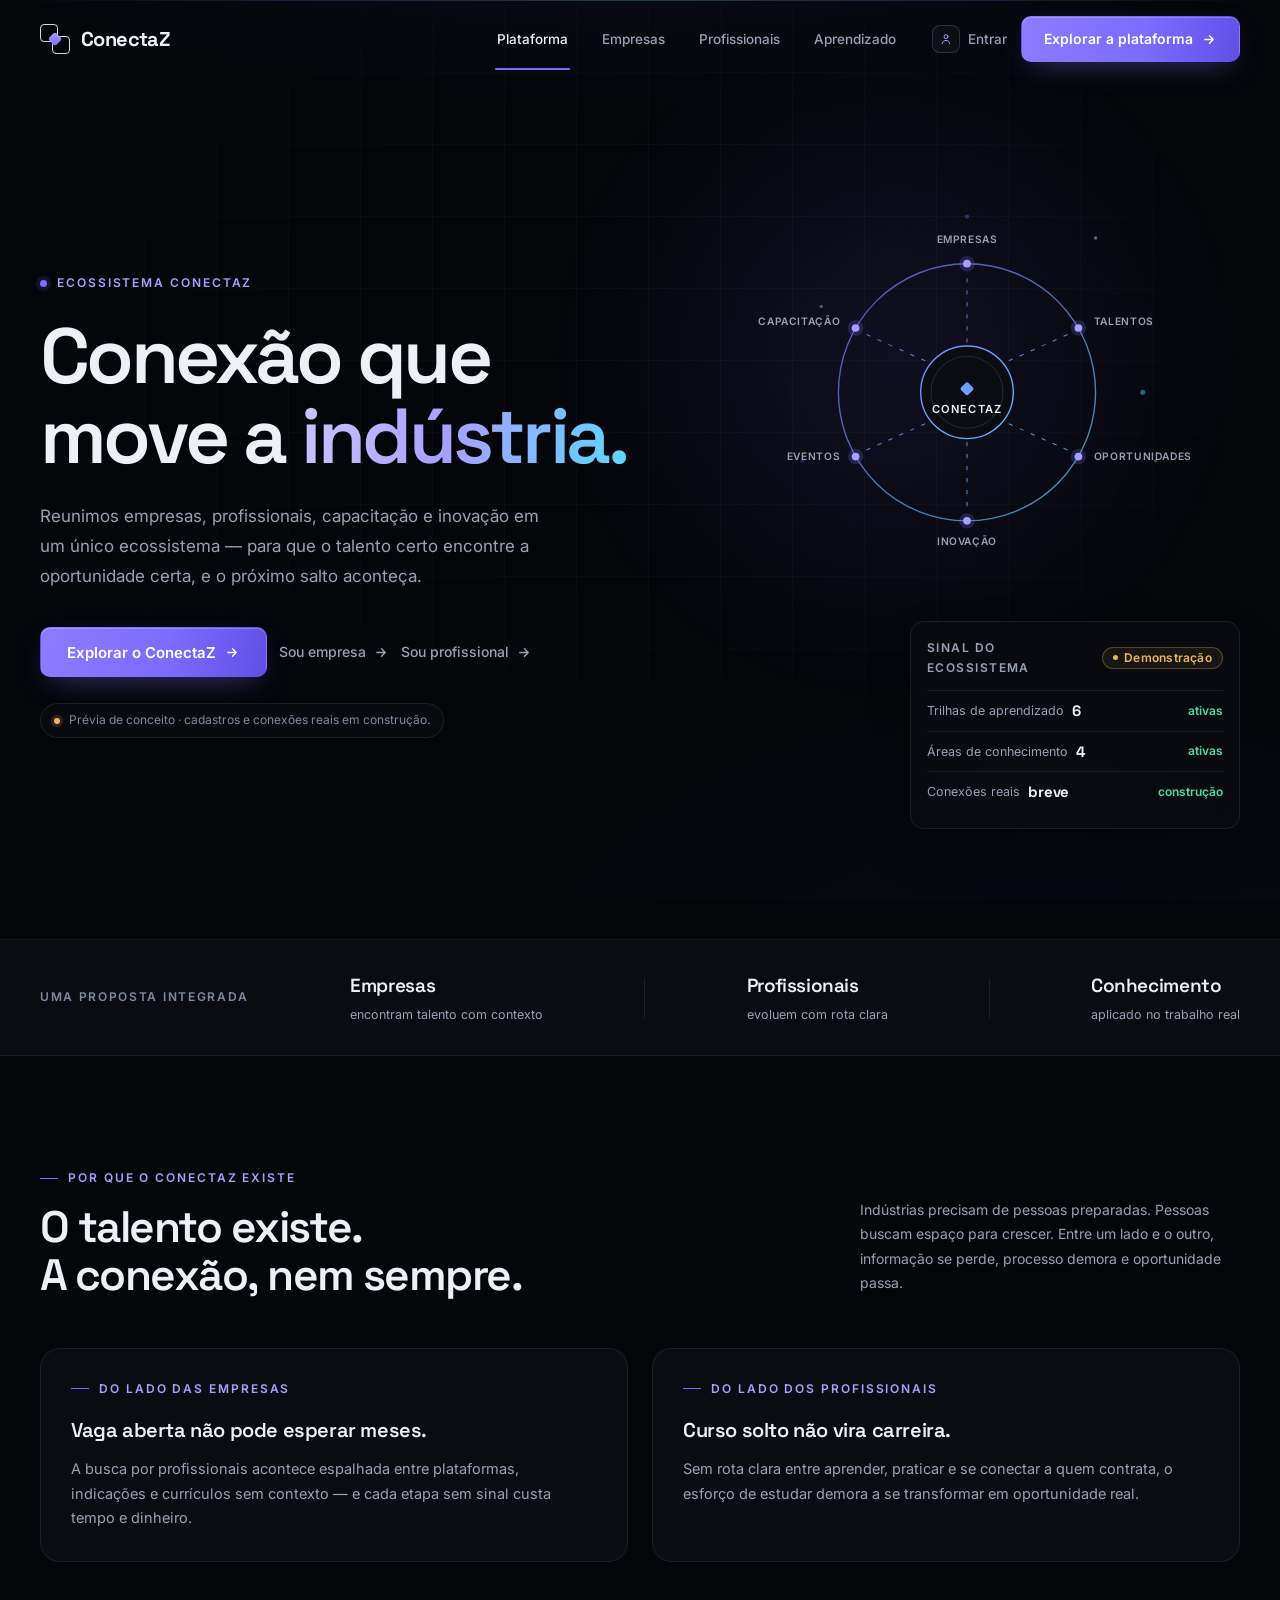
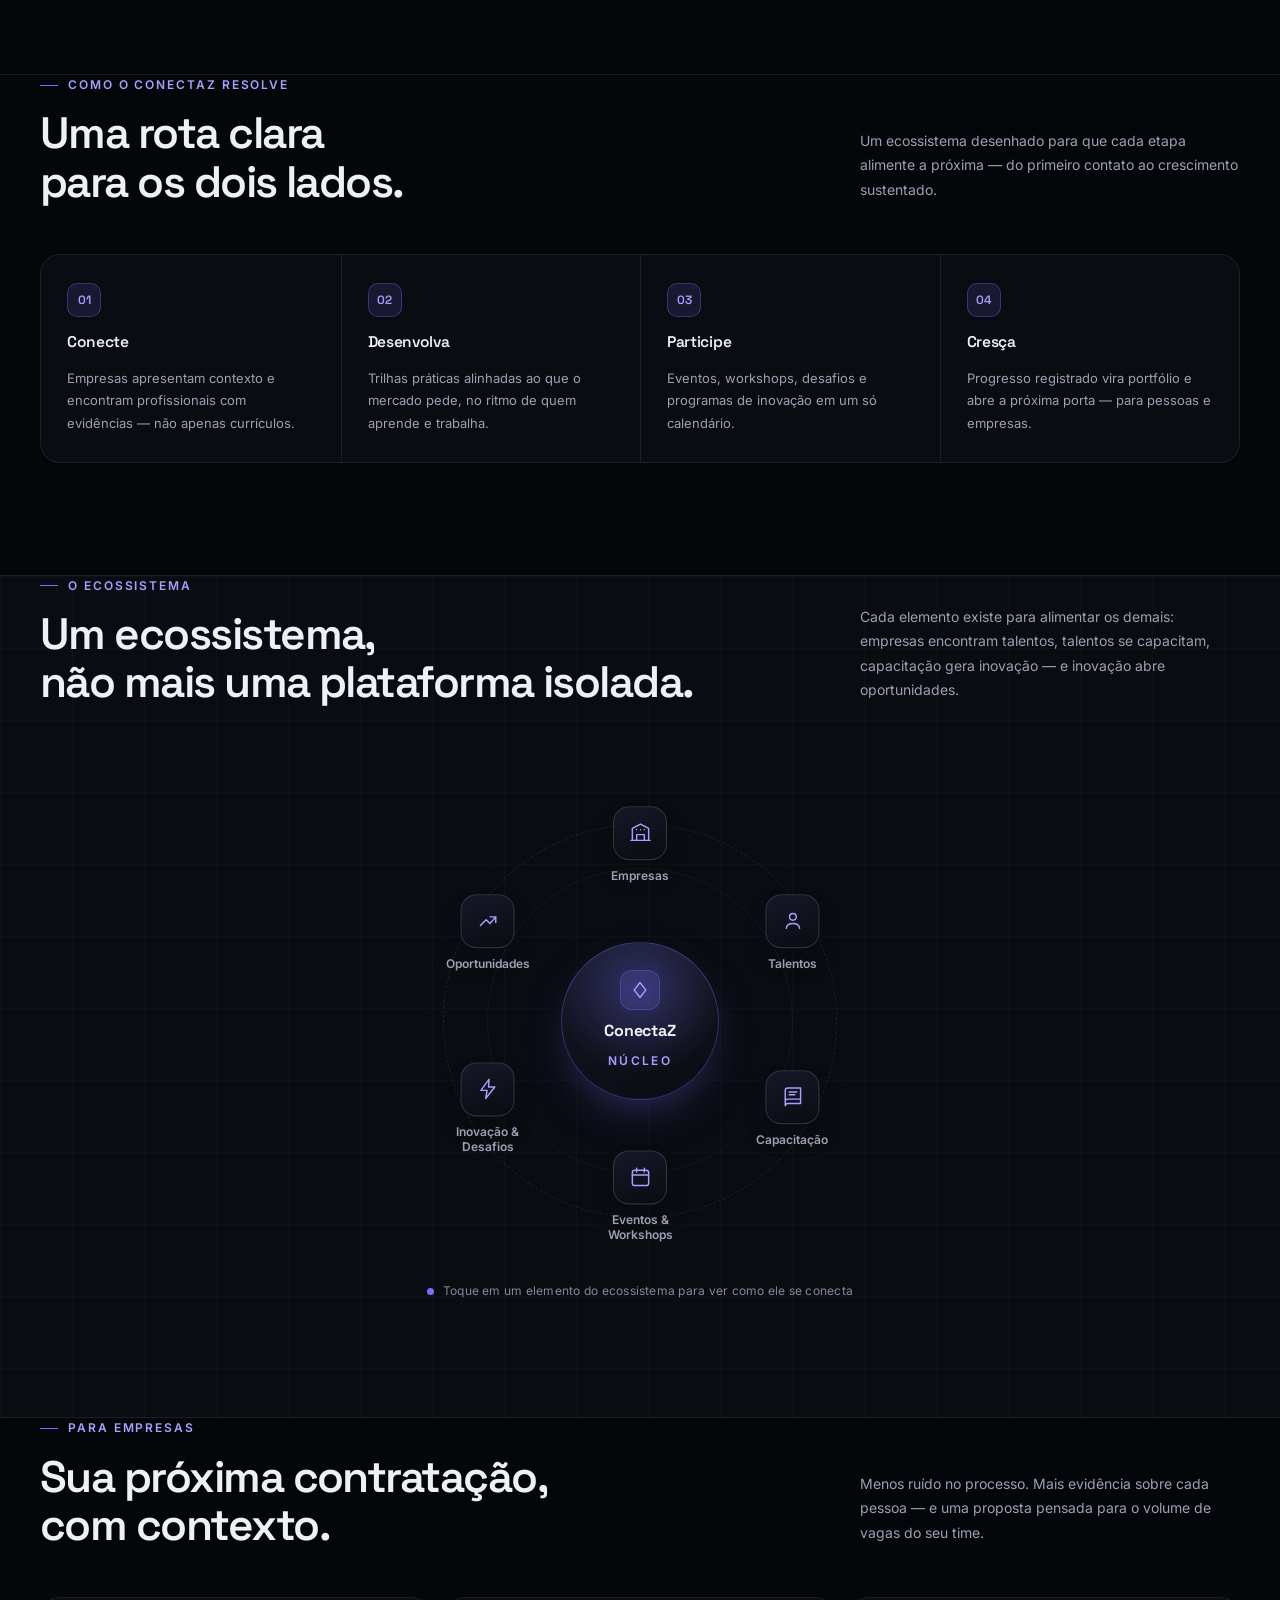
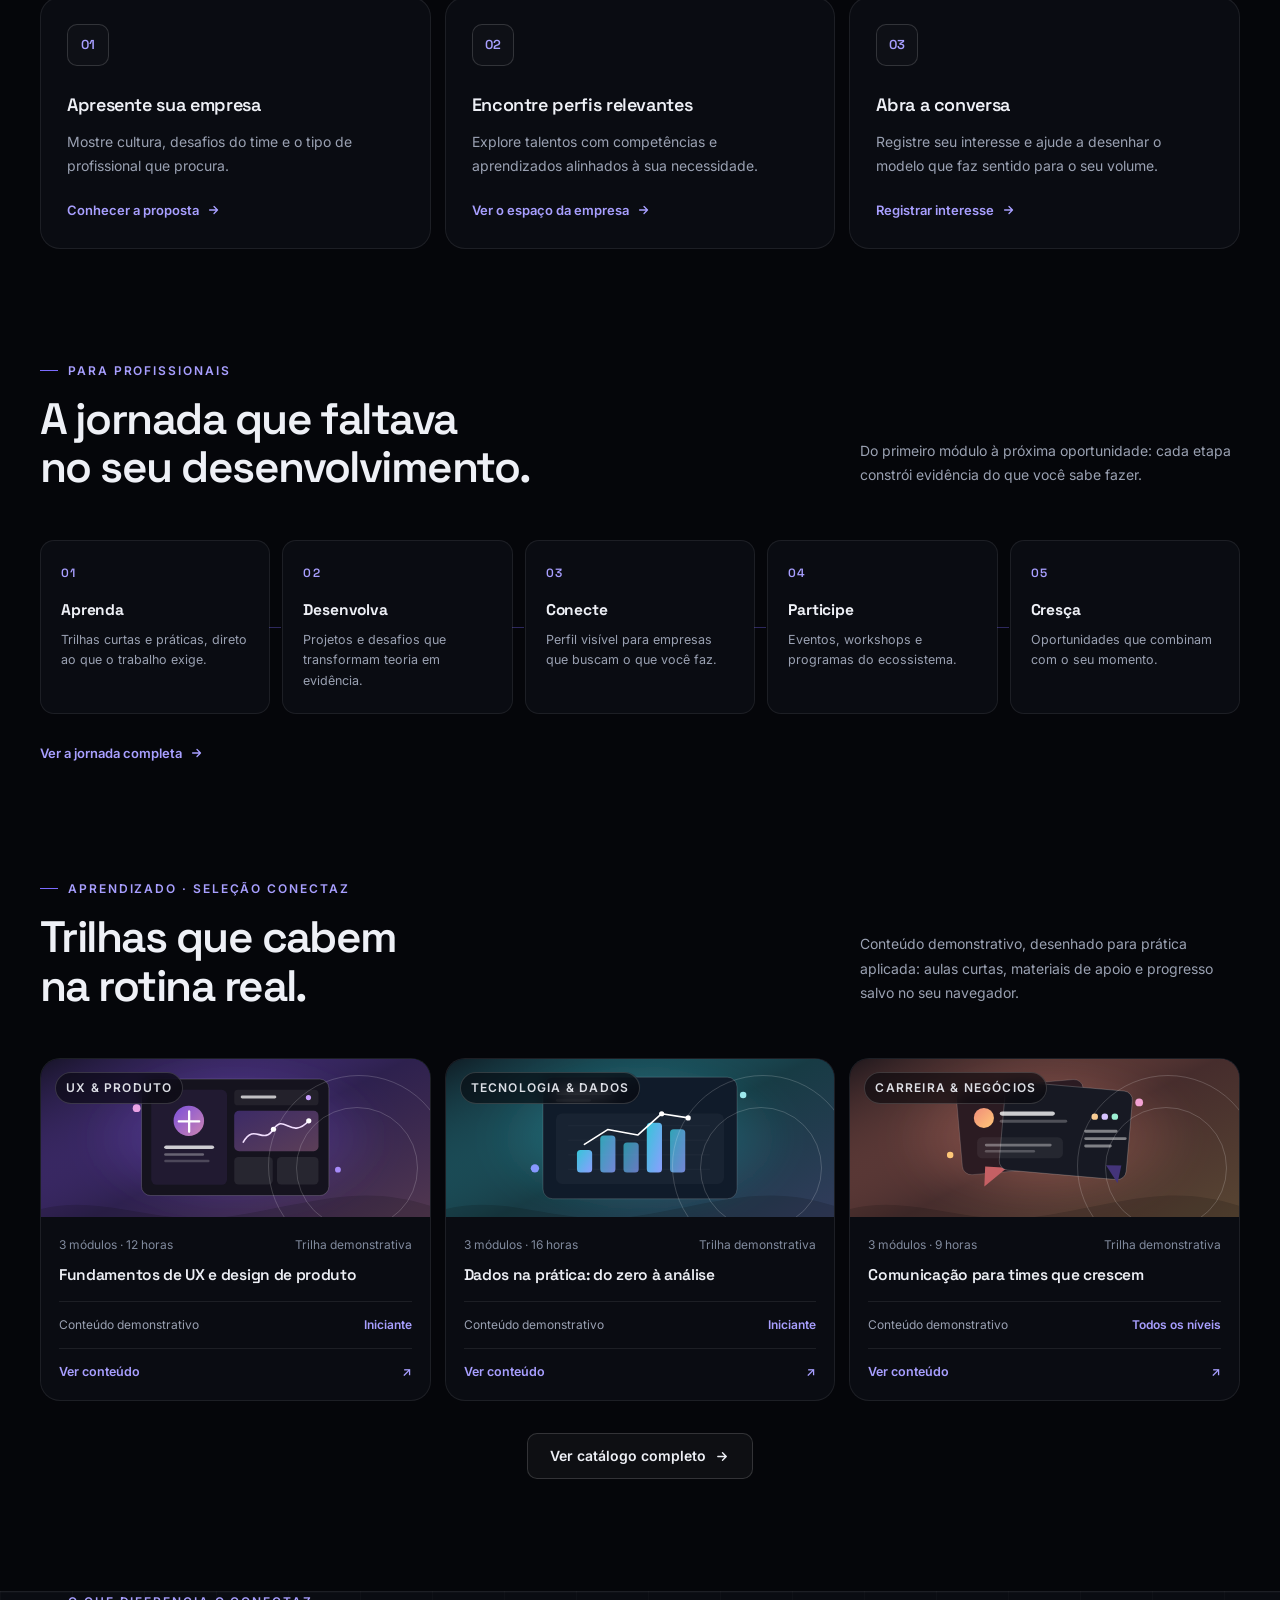
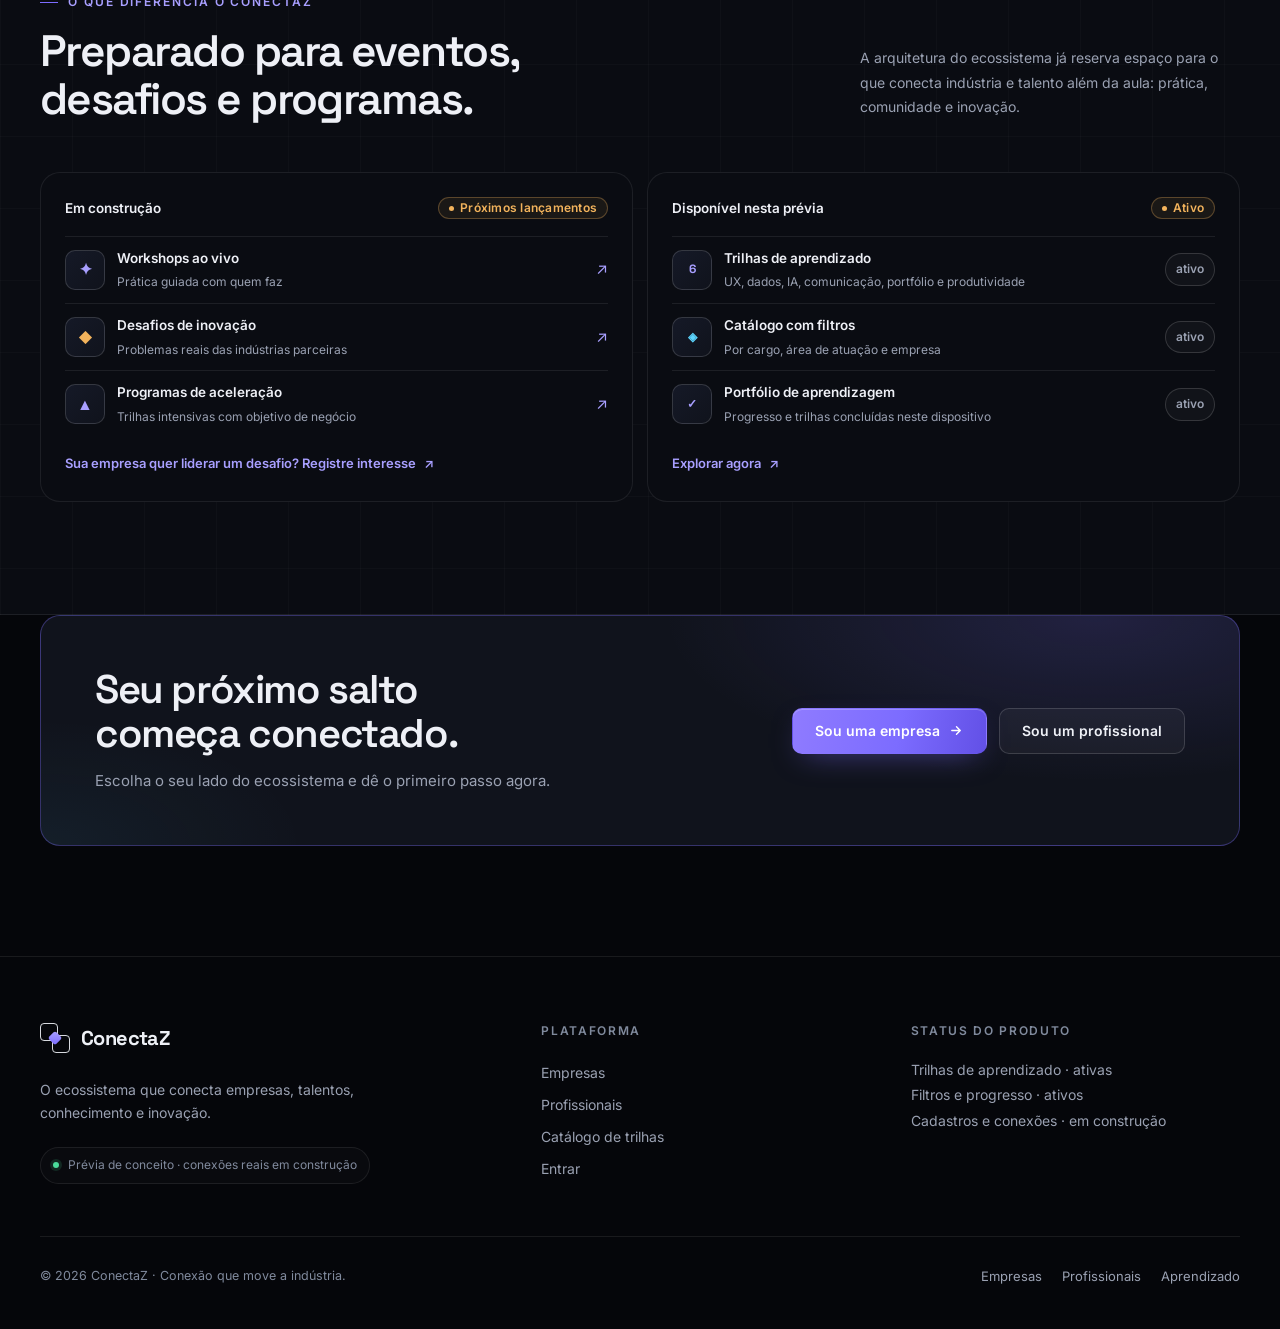
==== commit fda6d2e6: "Rebuild ecosystem section as interactive orbital wheel Replace the flat card grid with a centered wh" ====
--- a/index.html
+++ b/index.html
@@ -238,58 +238,76 @@
           </div>
           <p>Cada elemento existe para alimentar os demais: empresas encontram talentos, talentos se capacitam, capacitação gera inovação — e inovação abre oportunidades.</p>
         </div>
-        <div class="eco-map">
-          <article class="eco-card reveal">
-            <span class="eco-card-tag">Ativo na prévia</span>
-            <div class="eco-card-icon"><svg viewBox="0 0 24 24" fill="none" stroke="currentColor" stroke-width="1.5" stroke-linecap="round" stroke-linejoin="round" aria-hidden="true"><path d="M3.5 20V7.5L12 3l8.5 4.5V20M2 20h20M8 20v-6h8v6M8 9h.01M12 9h.01M16 9h.01"/></svg></div>
-            <h3>Empresas</h3>
-            <p>Indústrias e negócios que buscam talento, capacitação e inovação aplicada.</p>
-          </article>
-          <article class="eco-card eco-core-card reveal" data-delay="1">
-            <span class="eco-card-tag">Núcleo</span>
-            <div class="eco-card-icon"><svg viewBox="0 0 24 24" fill="none" stroke="currentColor" stroke-width="1.5" stroke-linecap="round" stroke-linejoin="round" aria-hidden="true"><path d="M12 3l7 9-7 9-7-9 7-9Z"/></svg></div>
-            <h3>ConectaZ</h3>
-            <p>O núcleo que orquestra a conexão entre todos os elementos do ecossistema.</p>
-          </article>
-          <article class="eco-card reveal" data-delay="2">
-            <span class="eco-card-tag">Ativo na prévia</span>
-            <div class="eco-card-icon"><svg viewBox="0 0 24 24" fill="none" stroke="currentColor" stroke-width="1.5" stroke-linecap="round" stroke-linejoin="round" aria-hidden="true"><circle cx="12" cy="8" r="3.5"/><path d="M5 20c.5-3.2 3.1-5 7-5s6.5 1.8 7 5"/></svg></div>
-            <h3>Talentos</h3>
-            <p>Profissionais que mostram competências, evidências e objetivos.</p>
-          </article>
-          <article class="eco-card reveal">
-            <span class="eco-card-tag">6 trilhas</span>
-            <div class="eco-card-icon"><svg viewBox="0 0 24 24" fill="none" stroke="currentColor" stroke-width="1.5" stroke-linecap="round" stroke-linejoin="round" aria-hidden="true"><path d="M4 5.5A2.5 2.5 0 0 1 6.5 3H20v16H6.5A2.5 2.5 0 0 0 4 21.5v-16ZM4 17a2.5 2.5 0 0 1 2.5-2.5H20M8 7h8M8 10h6"/></svg></div>
-            <h3>Capacitação</h3>
-            <p>Trilhas práticas que transformam estudo em habilidade aplicada.</p>
-          </article>
-          <article class="eco-card reveal" data-delay="1">
-            <span class="eco-card-tag">Em breve</span>
-            <div class="eco-card-icon"><svg viewBox="0 0 24 24" fill="none" stroke="currentColor" stroke-width="1.5" stroke-linecap="round" stroke-linejoin="round" aria-hidden="true"><rect x="3.5" y="5" width="17" height="16" rx="2.5"/><path d="M3.5 10h17M8 3v4M16 3v4"/></svg></div>
-            <h3>Eventos & Workshops</h3>
-            <p>Encontros ao vivo para aprender, praticar e se conectar.</p>
-          </article>
-          <article class="eco-card reveal" data-delay="2">
-            <span class="eco-card-tag">Em breve</span>
-            <div class="eco-card-icon"><svg viewBox="0 0 24 24" fill="none" stroke="currentColor" stroke-width="1.5" stroke-linecap="round" stroke-linejoin="round" aria-hidden="true"><path d="M13 2 4.5 13.5H11L9.5 22 19 10h-6.5L13 2Z"/></svg></div>
-            <h3>Inovação & Desafios</h3>
-            <p>Desafios reais das indústrias e programas que aproximam negócio e talento.</p>
-          </article>
-          <article class="eco-card reveal">
-            <span class="eco-card-tag">Em construção</span>
-            <div class="eco-card-icon"><svg viewBox="0 0 24 24" fill="none" stroke="currentColor" stroke-width="1.5" stroke-linecap="round" stroke-linejoin="round" aria-hidden="true"><path d="M4 17 10 11l4 4 6-7M14 8h6v6"/></svg></div>
-            <h3>Oportunidades</h3>
-            <p>Vagas, projetos e programas que aparecem quando a conexão acontece.</p>
-          </article>
-          <article class="eco-card eco-core-card reveal" data-delay="1">
-            <div>
-              <h3>Entre no ecossistema</h3>
-              <p>Explore as trilhas de aprendizado que já estão ativas nesta prévia.</p>
-            </div>
-            <a class="button button-primary" href="catalogo.html" style="flex-shrink:0">Explorar trilhas
-              <svg class="button-arrow" viewBox="0 0 16 16" fill="none" aria-hidden="true"><path d="M3 8h9M8 4l4 4-4 4" stroke="currentColor" stroke-width="1.5" stroke-linecap="round" stroke-linejoin="round"/></svg>
-            </a>
-          </article>
+        <div class="eco-wheel-stage reveal">
+          <div class="eco-wheel">
+            <span class="eco-wheel-anim-clip" aria-hidden="true"><span class="eco-wheel-anim"></span></span>
+            <button class="eco-wheel-core" type="button" data-eco-node data-eco-tag="Núcleo" data-eco-title="ConectaZ" data-eco-body="O núcleo que orquestra a conexão entre todos os elementos do ecossistema: empresas publicam demandas, talentos se capacitam e as oportunidades surgem quando a conexão acontece." data-eco-facts="Orquestra empresas, talentos e capacitação|Transforma conexão em oportunidade real|Prévia pública do ecossistema completo" data-eco-cta-href="catalogo.html" data-eco-cta-label="Começar pelas trilhas" aria-haspopup="dialog" aria-controls="eco-pop">
+              <span class="eco-wheel-core-icon" aria-hidden="true"><svg viewBox="0 0 24 24" fill="none" stroke="currentColor" stroke-width="1.5" stroke-linecap="round" stroke-linejoin="round"><path d="M12 3l7 9-7 9-7-9 7-9Z"/></svg></span>
+              <strong>ConectaZ</strong>
+              <small>Núcleo</small>
+            </button>
+            <ul class="eco-wheel-ring">
+              <li style="--node-angle:-90deg; --node-i:0">
+                <button class="eco-node-btn" type="button" data-eco-node data-eco-tag="Ativo na prévia" data-eco-title="Empresas" data-eco-body="Indústrias e negócios que buscam talento, capacitação e inovação aplicada. Publicam demandas reais e acompanham profissionais com evidências, não só currículos." data-eco-facts="Publica vagas e desafios reais|Acessa talentos com evidências|Patrocina capacitação sob medida" data-eco-cta-href="empresas.html" data-eco-cta-label="Ver jornada das empresas" aria-haspopup="dialog" aria-controls="eco-pop">
+                  <span class="eco-node-icon" aria-hidden="true"><svg viewBox="0 0 24 24" fill="none" stroke="currentColor" stroke-width="1.5" stroke-linecap="round" stroke-linejoin="round"><path d="M3.5 20V7.5L12 3l8.5 4.5V20M2 20h20M8 20v-6h8v6M8 9h.01M12 9h.01M16 9h.01"/></svg></span>
+                  <span class="eco-node-caption">Empresas</span>
+                </button>
+              </li>
+              <li style="--node-angle:-30deg; --node-i:1">
+                <button class="eco-node-btn" type="button" data-eco-node data-eco-tag="Ativo na prévia" data-eco-title="Talentos" data-eco-body="Profissionais que mostram competências, evidências e objetivos. Montam um portfólio vivo, evoluem por trilhas e ficam visíveis para as empresas certas." data-eco-facts="Portfólio com evidências de trabalho|Progresso de trilhas salvo no dispositivo|Visibilidade para oportunidades compatíveis" data-eco-cta-href="profissionais.html" data-eco-cta-label="Ver jornada dos profissionais" aria-haspopup="dialog" aria-controls="eco-pop">
+                  <span class="eco-node-icon" aria-hidden="true"><svg viewBox="0 0 24 24" fill="none" stroke="currentColor" stroke-width="1.5" stroke-linecap="round" stroke-linejoin="round"><circle cx="12" cy="8" r="3.5"/><path d="M5 20c.5-3.2 3.1-5 7-5s6.5 1.8 7 5"/></svg></span>
+                  <span class="eco-node-caption">Talentos</span>
+                </button>
+              </li>
+              <li style="--node-angle:30deg; --node-i:2">
+                <button class="eco-node-btn" type="button" data-eco-node data-eco-tag="6 trilhas" data-eco-title="Capacitação" data-eco-body="Trilhas práticas que transformam estudo em habilidade aplicada: aulas curtas, checklists de domínio e um desafio aplicado ao final de cada trilha." data-eco-facts="6 trilhas demonstrativas ativas|Aulas, checklists e desafios|Progresso local, sem certificado ainda" data-eco-cta-href="catalogo.html" data-eco-cta-label="Explorar as trilhas" aria-haspopup="dialog" aria-controls="eco-pop">
+                  <span class="eco-node-icon" aria-hidden="true"><svg viewBox="0 0 24 24" fill="none" stroke="currentColor" stroke-width="1.5" stroke-linecap="round" stroke-linejoin="round"><path d="M4 5.5A2.5 2.5 0 0 1 6.5 3H20v16H6.5A2.5 2.5 0 0 0 4 21.5v-16ZM4 17a2.5 2.5 0 0 1 2.5-2.5H20M8 7h8M8 10h6"/></svg></span>
+                  <span class="eco-node-caption">Capacitação</span>
+                </button>
+              </li>
+              <li style="--node-angle:90deg; --node-i:3">
+                <button class="eco-node-btn" type="button" data-eco-node data-eco-tag="Em breve" data-eco-title="Eventos & Workshops" data-eco-body="Encontros ao vivo para aprender, praticar e se conectar: workshops com especialistas, prática guiada em comunidade e turmas que viram rede." data-eco-facts="Encontros ao vivo com especialistas|Prática guiada em comunidade|Conexão entre turmas e empresas" data-eco-status="Em construção nesta prévia — ainda sem inscrições." aria-haspopup="dialog" aria-controls="eco-pop">
+                  <span class="eco-node-icon" aria-hidden="true"><svg viewBox="0 0 24 24" fill="none" stroke="currentColor" stroke-width="1.5" stroke-linecap="round" stroke-linejoin="round"><rect x="3.5" y="5" width="17" height="16" rx="2.5"/><path d="M3.5 10h17M8 3v4M16 3v4"/></svg></span>
+                  <span class="eco-node-caption">Eventos & Workshops</span>
+                </button>
+              </li>
+              <li style="--node-angle:150deg; --node-i:4">
+                <button class="eco-node-btn" type="button" data-eco-node data-eco-tag="Em breve" data-eco-title="Inovação & Desafios" data-eco-body="Desafios reais das indústrias e programas que aproximam negócio e talento. O problema chega da empresa; a solução nasce do ecossistema." data-eco-facts="Desafios reais das indústrias|Programas de inovação aplicada|Ponte entre negócio e talento" data-eco-status="Em construção nesta prévia — ainda sem inscrições." aria-haspopup="dialog" aria-controls="eco-pop">
+                  <span class="eco-node-icon" aria-hidden="true"><svg viewBox="0 0 24 24" fill="none" stroke="currentColor" stroke-width="1.5" stroke-linecap="round" stroke-linejoin="round"><path d="M13 2 4.5 13.5H11L9.5 22 19 10h-6.5L13 2Z"/></svg></span>
+                  <span class="eco-node-caption">Inovação & Desafios</span>
+                </button>
+              </li>
+              <li style="--node-angle:210deg; --node-i:5">
+                <button class="eco-node-btn" type="button" data-eco-node data-eco-tag="Em construção" data-eco-title="Oportunidades" data-eco-body="Vagas, projetos e programas que aparecem quando a conexão acontece. É o ciclo fechando: capacitação gera evidência, evidência gera oportunidade." data-eco-facts="Vagas e projetos de empresas parceiras|Compatibilidade entre perfil e vaga|O resultado que fecha o ciclo" data-eco-status="Em construção nesta prévia — ainda sem candidaturas." aria-haspopup="dialog" aria-controls="eco-pop">
+                  <span class="eco-node-icon" aria-hidden="true"><svg viewBox="0 0 24 24" fill="none" stroke="currentColor" stroke-width="1.5" stroke-linecap="round" stroke-linejoin="round"><path d="M4 17 10 11l4 4 6-7M14 8h6v6"/></svg></span>
+                  <span class="eco-node-caption">Oportunidades</span>
+                </button>
+              </li>
+            </ul>
+          </div>
+          <p class="eco-wheel-hint"><span class="eco-wheel-hint-dot" aria-hidden="true"></span> Toque em um elemento do ecossistema para ver como ele se conecta</p>
+        </div>
+        <div class="eco-pop" id="eco-pop" data-eco-pop hidden>
+          <div class="eco-pop-backdrop" data-eco-close aria-hidden="true"></div>
+          <div class="eco-pop-panel" role="dialog" aria-modal="true" aria-labelledby="eco-pop-title" aria-describedby="eco-pop-body">
+            <button class="eco-pop-close" type="button" data-eco-close aria-label="Fechar detalhes do elemento">
+              <svg viewBox="0 0 24 24" fill="none" stroke="currentColor" stroke-width="1.7" stroke-linecap="round" aria-hidden="true"><path d="M6 6l12 12M18 6 6 18"/></svg>
+            </button>
+            <div class="eco-pop-head">
+              <span class="eco-pop-icon" data-eco-pop-icon aria-hidden="true"></span>
+              <span class="eco-pop-tag" data-eco-pop-tag></span>
+            </div>
+            <h3 id="eco-pop-title" data-eco-pop-title></h3>
+            <p class="eco-pop-body" id="eco-pop-body" data-eco-pop-body></p>
+            <ul class="eco-pop-facts" data-eco-pop-facts></ul>
+            <div class="eco-pop-cta-row">
+              <a class="button button-primary" data-eco-pop-cta href="#">
+                <span data-eco-pop-cta-label></span>
+                <svg class="button-arrow" viewBox="0 0 16 16" fill="none" aria-hidden="true"><path d="M3 8h9M8 4l4 4-4 4" stroke="currentColor" stroke-width="1.5" stroke-linecap="round" stroke-linejoin="round"/></svg>
+              </a>
+              <p class="eco-pop-status" data-eco-pop-status hidden></p>
+            </div>
+          </div>
         </div>
       </div>
     </section>
--- a/site.css
+++ b/site.css
@@ -696,68 +696,267 @@
     var(--bg1);
   background-size: 72px 72px, 72px 72px, auto;
 }
-.eco-map {
-  display: grid;
-  grid-template-columns: repeat(3, 1fr);
-  gap: 14px;
+.eco-wheel-stage {
   position: relative;
-}
-.eco-card {
+  display: grid;
+  place-items: center;
+  gap: 20px;
+  padding: 26px 0 4px;
+}
+.eco-wheel {
+  --node-dist: min(176px, 38vw);
   position: relative;
+  width: min(480px, 86vw);
+  aspect-ratio: 1;
+  display: grid;
+  place-items: center;
+}
+.eco-wheel-anim-clip {
+  position: absolute;
+  inset: 0;
+  border-radius: 50%;
   overflow: hidden;
-  padding: 24px;
-  border: 1px solid var(--line);
-  border-radius: var(--radius);
-  background: var(--bg2);
-  transition: transform var(--dur) var(--ease), border-color var(--dur), background var(--dur);
-}
-.eco-card:hover {
-  transform: translateY(-4px);
-  border-color: var(--accent-line);
-  background: var(--bg3);
-}
-.eco-card::after {
+  pointer-events: none;
+}
+.eco-wheel-anim {
+  position: absolute;
+  inset: 9%;
+  border-radius: 50%;
+  border: 1px dashed var(--line-strong);
+  opacity: .6;
+  animation: eco-orbit 46s linear infinite;
+}
+.eco-wheel-anim::before, .eco-wheel-anim::after {
   content: "";
   position: absolute;
-  left: 0;
-  top: 0;
-  bottom: 0;
-  width: 2px;
-  background: linear-gradient(180deg, var(--accent), var(--cyan));
-  opacity: 0;
-  transition: opacity var(--dur);
-}
-.eco-card:hover::after { opacity: 1 }
-.eco-card-icon {
-  width: 38px;
-  height: 38px;
+  border-radius: 50%;
+  border: 1px solid var(--line);
+}
+.eco-wheel-anim::before { inset: 11% }
+.eco-wheel-anim::after { inset: -4%; border-style: dashed; opacity: .5 }
+.eco-wheel-core {
+  position: relative;
+  z-index: 2;
+  display: grid;
+  justify-items: center;
+  align-content: center;
+  gap: 7px;
+  width: 158px;
+  height: 158px;
+  padding: 0;
+  border: 1px solid var(--accent-line);
+  border-radius: 50%;
+  background:
+    radial-gradient(circle at 50% 30%, rgba(124, 108, 255, .30), transparent 62%),
+    linear-gradient(160deg, var(--bg3), var(--bg1));
+  color: var(--white);
+  cursor: pointer;
+  box-shadow: 0 18px 50px -22px rgba(124, 108, 255, .55), 0 0 0 0 rgba(124, 108, 255, .26);
+  transition: transform var(--dur) var(--ease), border-color var(--dur);
+  animation: eco-pulse 3.6s var(--ease) infinite;
+}
+.eco-wheel-core:hover { transform: scale(1.045); border-color: var(--accent-soft) }
+.eco-wheel-core:focus-visible { outline: 2px solid var(--accent-soft); outline-offset: 4px }
+.eco-wheel-core-icon {
+  width: 40px;
+  height: 40px;
+  display: grid;
+  place-items: center;
+  border: 1px solid var(--accent-line);
+  border-radius: 12px;
+  background: rgba(124, 108, 255, .16);
+  color: var(--accent-soft);
+}
+.eco-wheel-core-icon svg { width: 20px; height: 20px; transition: transform var(--dur) var(--ease) }
+.eco-wheel-core:hover .eco-wheel-core-icon svg { transform: rotate(90deg) }
+.eco-wheel-core strong { font-family: var(--font-display); font-size: 16px; letter-spacing: -.01em }
+.eco-wheel-core small {
+  font-size: 12px;
+  font-weight: 600;
+  letter-spacing: .2em;
+  text-transform: uppercase;
+  color: var(--accent-soft);
+}
+.eco-wheel-ring { list-style: none; margin: 0; padding: 0; position: absolute; inset: 0 }
+.eco-wheel-ring li {
+  position: absolute;
+  left: 50%;
+  top: 50%;
+  width: 100px;
+  margin: 0;
+  transform: translate(-50%, -50%) rotate(var(--node-angle)) translate(var(--node-dist)) rotate(calc(-1 * var(--node-angle)));
+}
+.eco-node-btn {
+  display: grid;
+  justify-items: center;
+  gap: 8px;
+  width: 100%;
+  margin: 0;
+  padding: 0;
+  border: 0;
+  background: none;
+  color: var(--white);
+  cursor: pointer;
+}
+.eco-wheel-stage .eco-node-btn { opacity: 0 }
+.eco-wheel-stage.in-view .eco-node-btn {
+  animation: eco-node-in .7s var(--ease) both;
+  animation-delay: calc(140ms + var(--node-i) * 90ms);
+}
+.eco-node-btn:focus-visible { outline: none }
+.eco-node-btn:focus-visible .eco-node-icon { outline: 2px solid var(--accent-soft); outline-offset: 3px }
+.eco-node-icon {
+  width: 54px;
+  height: 54px;
   display: grid;
   place-items: center;
   border: 1px solid var(--line-strong);
-  border-radius: var(--radius-sm);
+  border-radius: 16px;
+  background: linear-gradient(165deg, var(--bg3), var(--bg1));
   color: var(--accent-soft);
-  background: rgba(255, 255, 255, .02);
-  margin-bottom: 18px;
-}
-.eco-card-icon svg { width: 18px; height: 18px }
-.eco-card h3 { font-size: 16px; margin-bottom: 7px }
-.eco-card p { font-size: 13px; line-height: 1.7; color: var(--muted); margin: 0 }
-.eco-card-tag {
+  box-shadow: 0 14px 34px -18px rgba(0, 0, 0, .8);
+  transition: border-color var(--dur), color var(--dur), background var(--dur), box-shadow var(--dur);
+}
+.eco-node-icon svg { width: 23px; height: 23px; transition: transform var(--dur) var(--ease) }
+.eco-node-btn:hover .eco-node-icon,
+.eco-node-btn:focus-visible .eco-node-icon {
+  border-color: var(--accent-soft);
+  color: var(--white);
+  background: linear-gradient(165deg, rgba(124, 108, 255, .24), var(--bg1));
+  box-shadow: 0 16px 40px -16px rgba(124, 108, 255, .5);
+}
+.eco-node-btn:hover .eco-node-icon svg { transform: scale(1.1) }
+.eco-node-caption {
+  max-width: 100px;
+  font-size: 12px;
+  font-weight: 600;
+  line-height: 1.3;
+  text-align: center;
+  color: var(--muted);
+  transition: color var(--dur);
+}
+.eco-node-btn:hover .eco-node-caption,
+.eco-node-btn:focus-visible .eco-node-caption { color: var(--white) }
+.eco-wheel-hint {
+  display: flex;
+  align-items: center;
+  gap: 9px;
+  margin: 0;
+  font-size: 12px;
+  letter-spacing: .02em;
+  color: var(--faint);
+}
+.eco-wheel-hint-dot {
+  width: 7px;
+  height: 7px;
+  border-radius: 50%;
+  background: var(--accent);
+  animation: hint-blink 2.4s ease-in-out infinite;
+}
+
+/* Pop-up de detalhe do ecossistema */
+.eco-pop {
+  position: fixed;
+  inset: 0;
+  z-index: 90;
+  display: grid;
+  place-items: center;
+  padding: 24px;
+  opacity: 0;
+  transition: opacity var(--dur) var(--ease);
+}
+.eco-pop[hidden] { display: none }
+.eco-pop.is-open { opacity: 1 }
+.eco-pop-backdrop {
   position: absolute;
-  top: 20px;
-  right: 20px;
-  font-size: 12px;
-  font-weight: 600;
-  letter-spacing: .1em;
+  inset: 0;
+  background: rgba(5, 6, 10, .72);
+  backdrop-filter: blur(6px);
+  -webkit-backdrop-filter: blur(6px);
+}
+.eco-pop-panel {
+  position: relative;
+  width: min(460px, 100%);
+  max-height: min(86vh, 640px);
+  overflow: auto;
+  padding: 30px 30px 26px;
+  border: 1px solid var(--accent-line);
+  border-radius: 18px;
+  background: linear-gradient(170deg, var(--bg3), var(--bg1) 70%);
+  box-shadow: 0 40px 90px -30px rgba(0, 0, 0, .85), 0 0 60px -30px rgba(124, 108, 255, .4);
+  transform: translateY(14px) scale(.97);
+  transition: transform var(--dur) var(--ease);
+}
+.eco-pop.is-open .eco-pop-panel { transform: none }
+.eco-pop-close {
+  position: absolute;
+  top: 14px;
+  right: 14px;
+  width: 34px;
+  height: 34px;
+  display: grid;
+  place-items: center;
+  border: 1px solid var(--line);
+  border-radius: 10px;
+  background: rgba(255, 255, 255, .03);
+  color: var(--muted);
+  cursor: pointer;
+  transition: color var(--dur-fast), border-color var(--dur-fast), background var(--dur-fast);
+}
+.eco-pop-close:hover { color: var(--white); border-color: var(--line-strong); background: rgba(255, 255, 255, .06) }
+.eco-pop-close svg { width: 16px; height: 16px }
+.eco-pop-head { display: flex; align-items: center; gap: 14px; margin-bottom: 16px }
+.eco-pop-icon {
+  width: 46px;
+  height: 46px;
+  flex: none;
+  display: grid;
+  place-items: center;
+  border: 1px solid var(--accent-line);
+  border-radius: 14px;
+  background: rgba(124, 108, 255, .16);
+  color: var(--accent-soft);
+}
+.eco-pop-icon svg { width: 22px; height: 22px }
+.eco-pop-tag {
+  font-size: 12px;
+  font-weight: 600;
+  letter-spacing: .18em;
   text-transform: uppercase;
+  color: var(--accent-soft);
+}
+.eco-pop-panel h3 { font-size: 22px; margin-bottom: 10px }
+.eco-pop-body { font-size: 14px; line-height: 1.7; color: var(--muted); margin: 0 0 18px }
+.eco-pop-facts { list-style: none; margin: 0 0 20px; padding: 0; display: grid; gap: 10px }
+.eco-pop-facts li {
+  position: relative;
+  padding-left: 26px;
+  font-size: 13px;
+  line-height: 1.6;
+  color: var(--white);
+}
+.eco-pop-facts li::before {
+  content: "";
+  position: absolute;
+  left: 2px;
+  top: 4px;
+  width: 11px;
+  height: 11px;
+  border: 1.5px solid var(--accent);
+  border-radius: 3.5px;
+  background: rgba(124, 108, 255, .18);
+  transform: rotate(45deg);
+}
+.eco-pop-cta-row { display: grid; gap: 12px; justify-items: start }
+.eco-pop-status {
+  margin: 0;
+  padding-left: 14px;
+  border-left: 2px solid var(--accent-line);
+  font-size: 12px;
+  line-height: 1.6;
   color: var(--faint);
 }
-.eco-core-card {
-  border-color: var(--accent-line);
-  background: linear-gradient(135deg, rgba(124, 108, 255, .16), rgba(92, 214, 255, .05) 60%, var(--bg2));
-}
-.eco-core-card::after { opacity: 1 }
-.eco-core-card h3 { color: var(--white) }
+body.eco-pop-open { overflow: hidden }
 
 /* Cards de caminho / recursos (path-card) */
 .path-grid {
@@ -1157,15 +1356,6 @@
 .model-callout h2 { font-size: clamp(22px, 2.6vw, 30px); margin: 0 0 10px }
 .model-callout p { color: var(--muted); font-size: 14px; margin: 0 0 8px }
 .model-callout .button { flex-shrink: 0 }
-.eco-card.eco-core-card {
-  grid-column: 1 / -1;
-  display: flex;
-  align-items: center;
-  justify-content: space-between;
-  gap: 20px;
-  flex-wrap: wrap;
-}
-.eco-card.eco-core-card p { margin-top: 6px }
 .business-model-note { border-top: 1px solid var(--line) }
 .business-model-note .model-callout { margin-bottom: 18px }
 .pricing-note, .business-model, .learning-portfolio { padding-top: 96px }
@@ -2332,6 +2522,13 @@
 @keyframes badge-appear { from { opacity: 0; transform: translateY(7px) } to { opacity: 1; transform: none } }
 @keyframes quote-arrive { from { opacity: 0; transform: translateY(10px) } to { opacity: 1; transform: none } }
 @keyframes auth-rise { from { opacity: 0; transform: translateY(14px) scale(.99) } to { opacity: 1; transform: none } }
+@keyframes eco-orbit { to { transform: rotate(360deg) } }
+@keyframes eco-pulse {
+  0%, 100% { box-shadow: 0 18px 50px -22px rgba(124, 108, 255, .55), 0 0 0 0 rgba(124, 108, 255, .26) }
+  50% { box-shadow: 0 18px 50px -22px rgba(124, 108, 255, .55), 0 0 0 14px rgba(124, 108, 255, 0) }
+}
+@keyframes eco-node-in { from { opacity: 0; transform: translateY(16px) } to { opacity: 1; transform: none } }
+@keyframes hint-blink { 0%, 100% { opacity: .35; transform: scale(.85) } 50% { opacity: 1; transform: scale(1.12) } }
 
 /* ============================================================
    Responsivo
@@ -2407,8 +2604,7 @@
   .section-heading h2 { margin-bottom: 14px }
   .path-grid, .course-row, .course-catalog { grid-template-columns: 1fr }
   .path-card { min-height: 0 }
-  .eco-map { grid-template-columns: 1fr 1fr }
-  .eco-core-card { grid-column: 1/-1 }
+  .eco-wheel-core { width: 146px; height: 146px }
   .journey-track { grid-template-columns: 1fr; row-gap: 10px }
   .journey-node::after { display: none }
   .steps { grid-template-columns: 1fr }
@@ -2457,7 +2653,9 @@
   :root { --gutter: 28px }
   h1 { font-size: 40px }
   .hero h1 { font-size: 38px }
-  .eco-map { grid-template-columns: 1fr }
+  .eco-wheel-core { width: 136px; height: 136px }
+  .eco-node-btn { width: 88px }
+  .eco-node-icon { width: 48px; height: 48px }
   .eco-scene { max-width: 340px }
   .trust-stat { font-size: 16px }
   .cta-panel { padding: 28px 20px }
@@ -2479,6 +2677,8 @@
   .page-loader { transition: none }
   .loader-orbit::before, .loader-orbit::after, .loader-orbit .brand-symbol, .loader-track::after { animation: none !important }
   .eco-flow { animation: none !important; stroke-dasharray: none }
+  .eco-wheel-anim-clip, .eco-wheel-anim, .eco-wheel-core, .eco-wheel-hint-dot { animation: none !important }
+  .eco-wheel-stage .eco-node-btn { opacity: 1; animation: none }
   .hero-spot { display: none }
   .eco-parallax { transform: none !important }
 }
